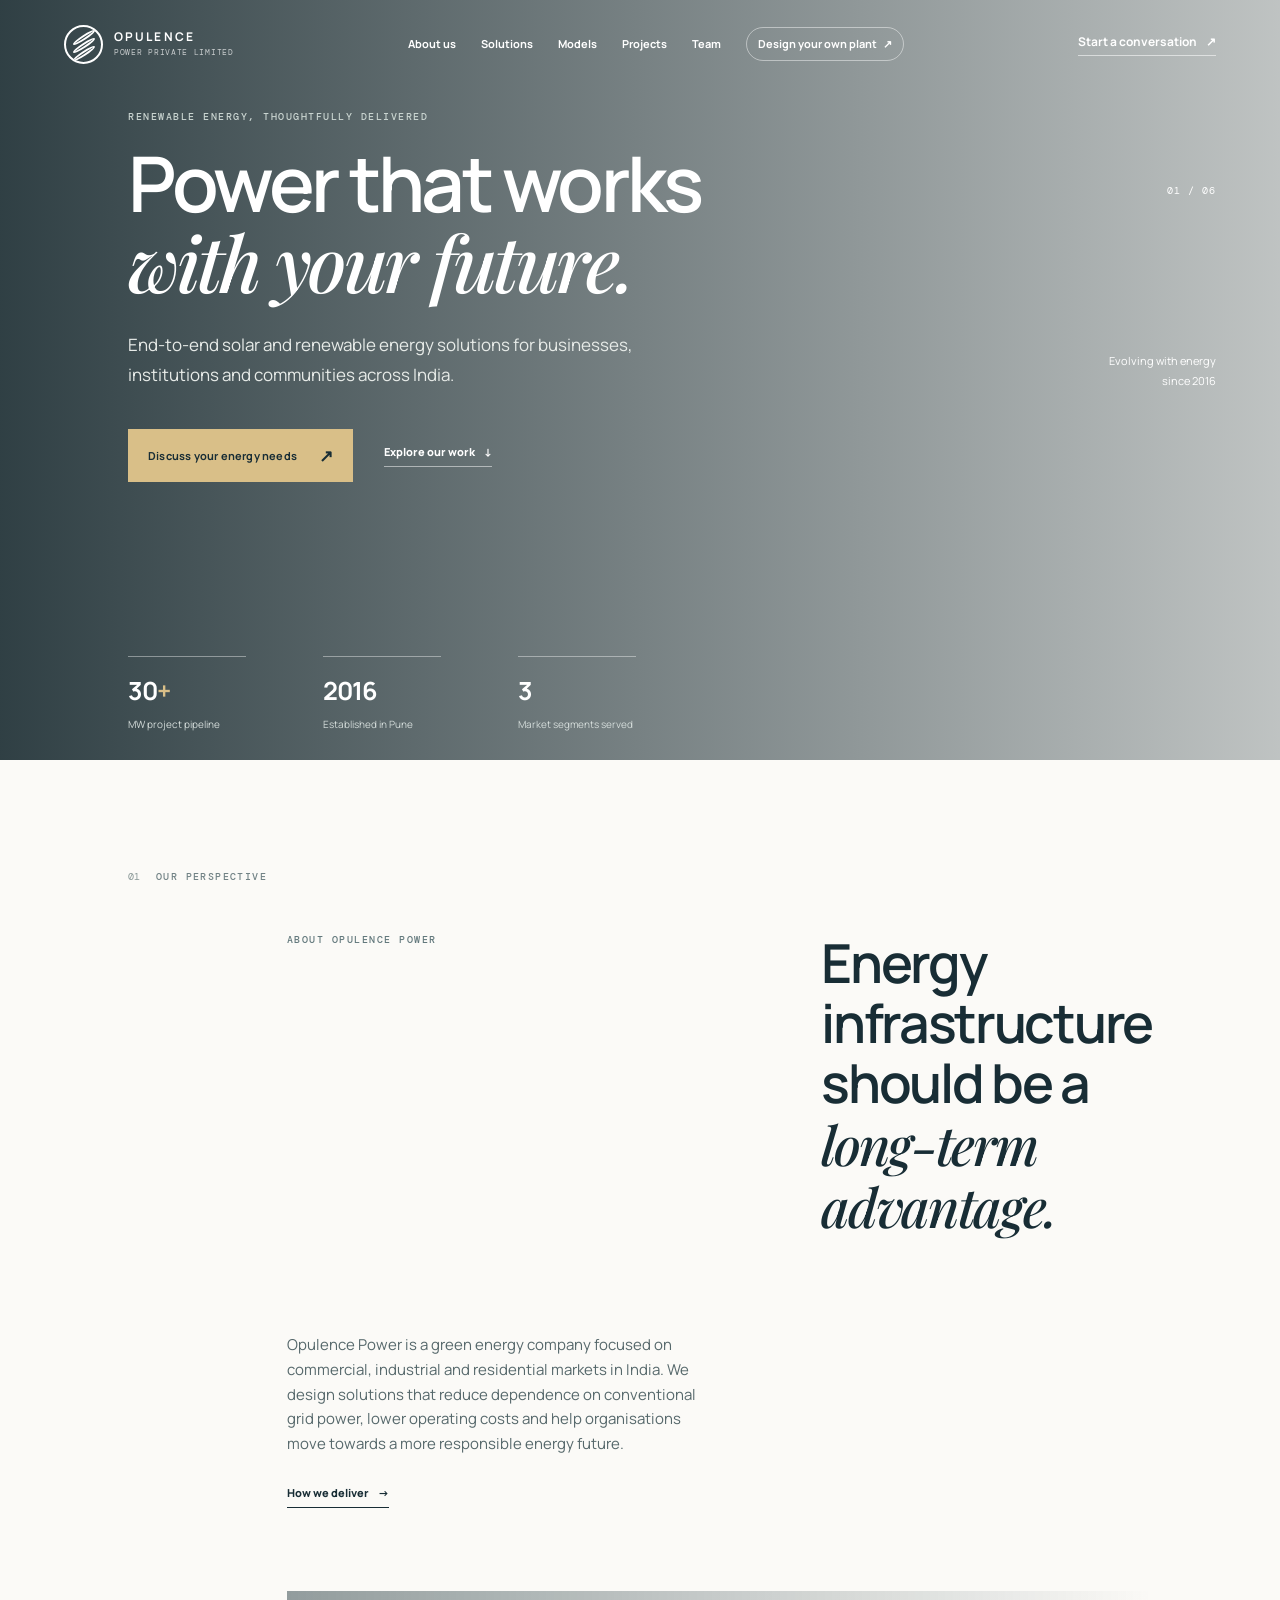
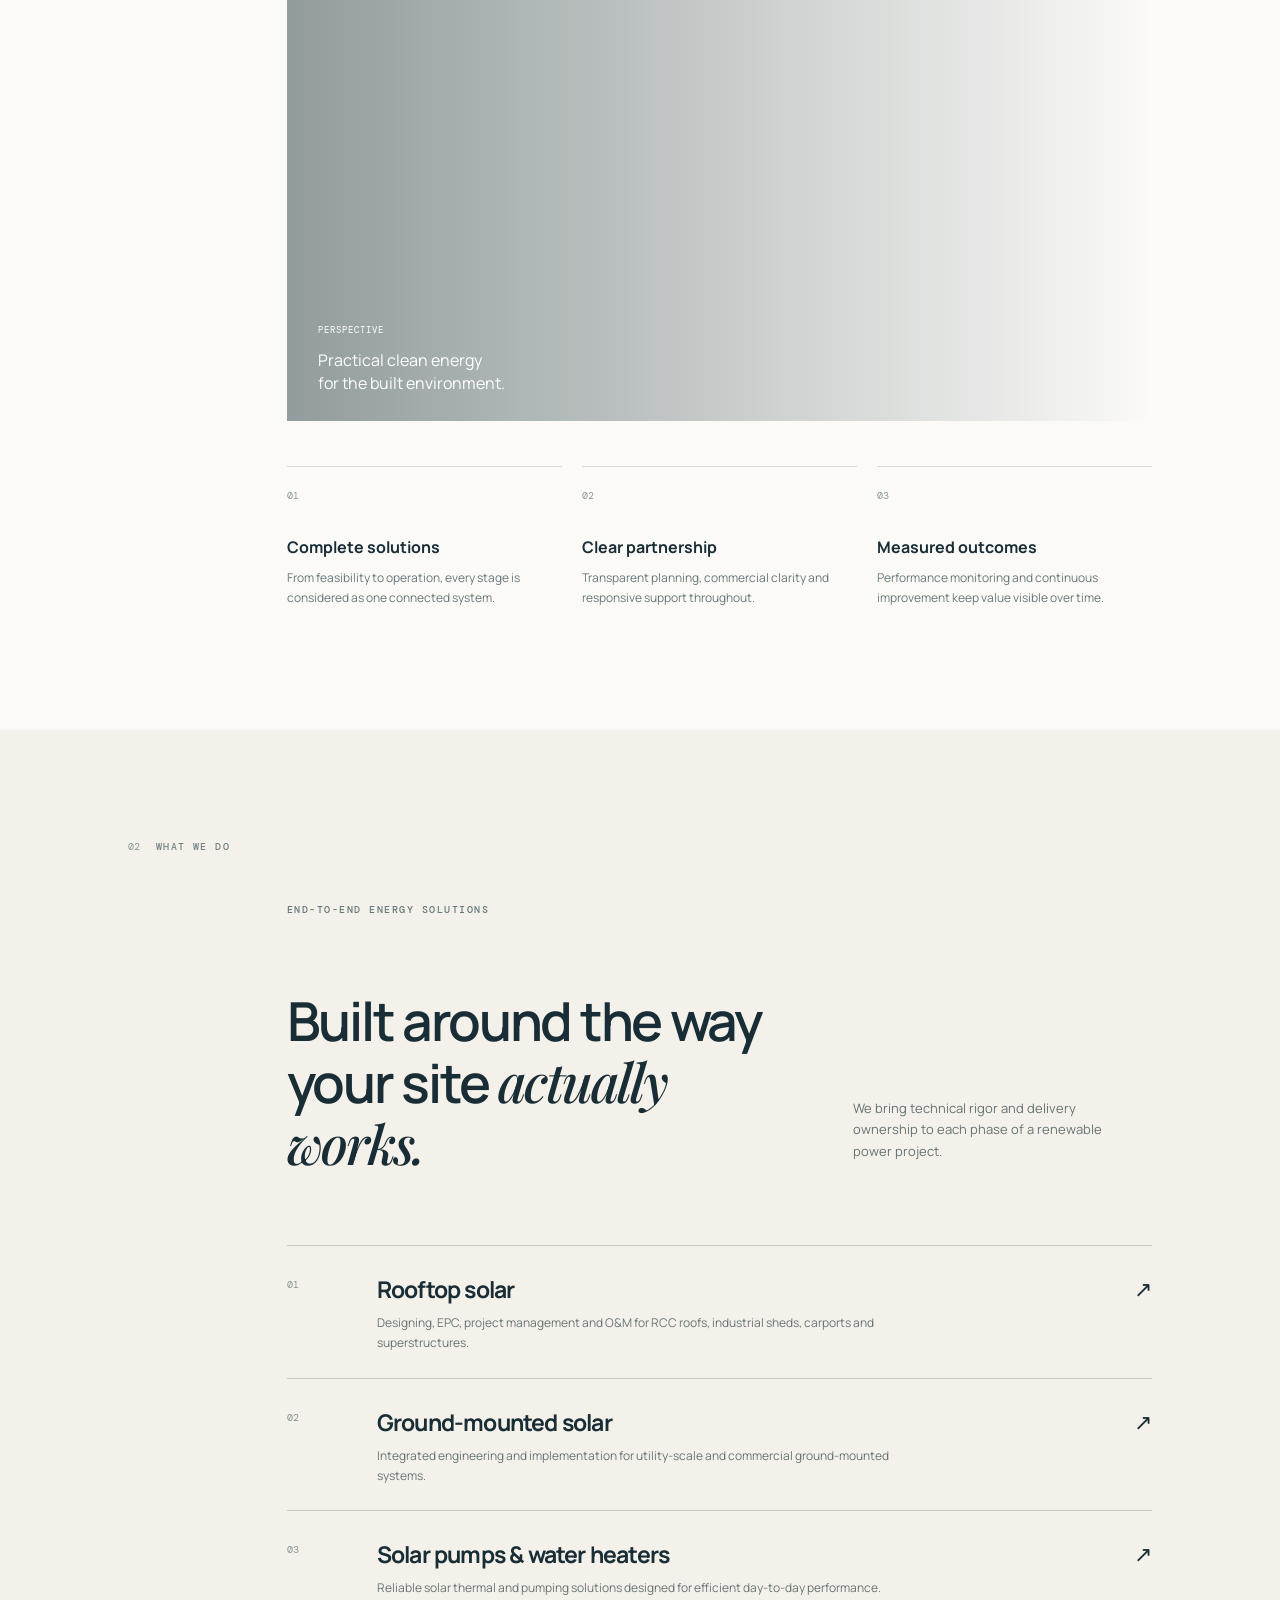
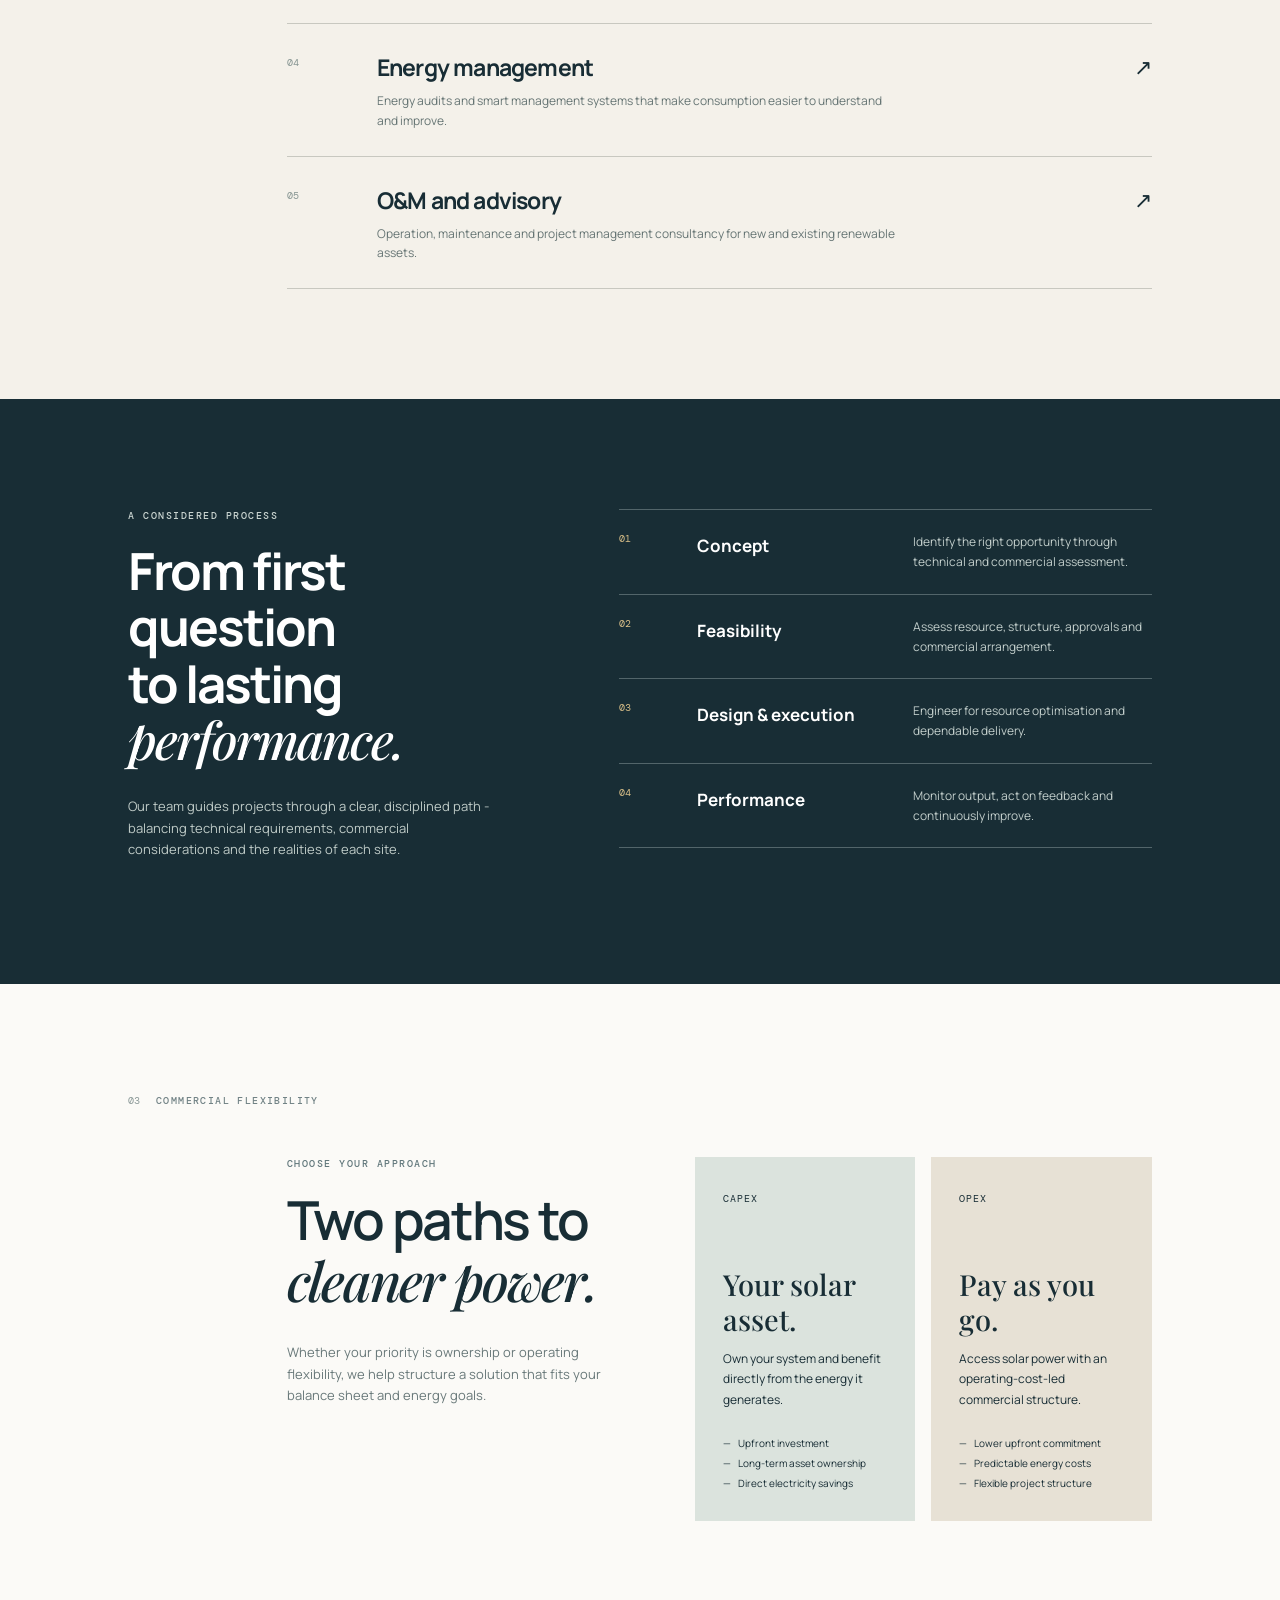
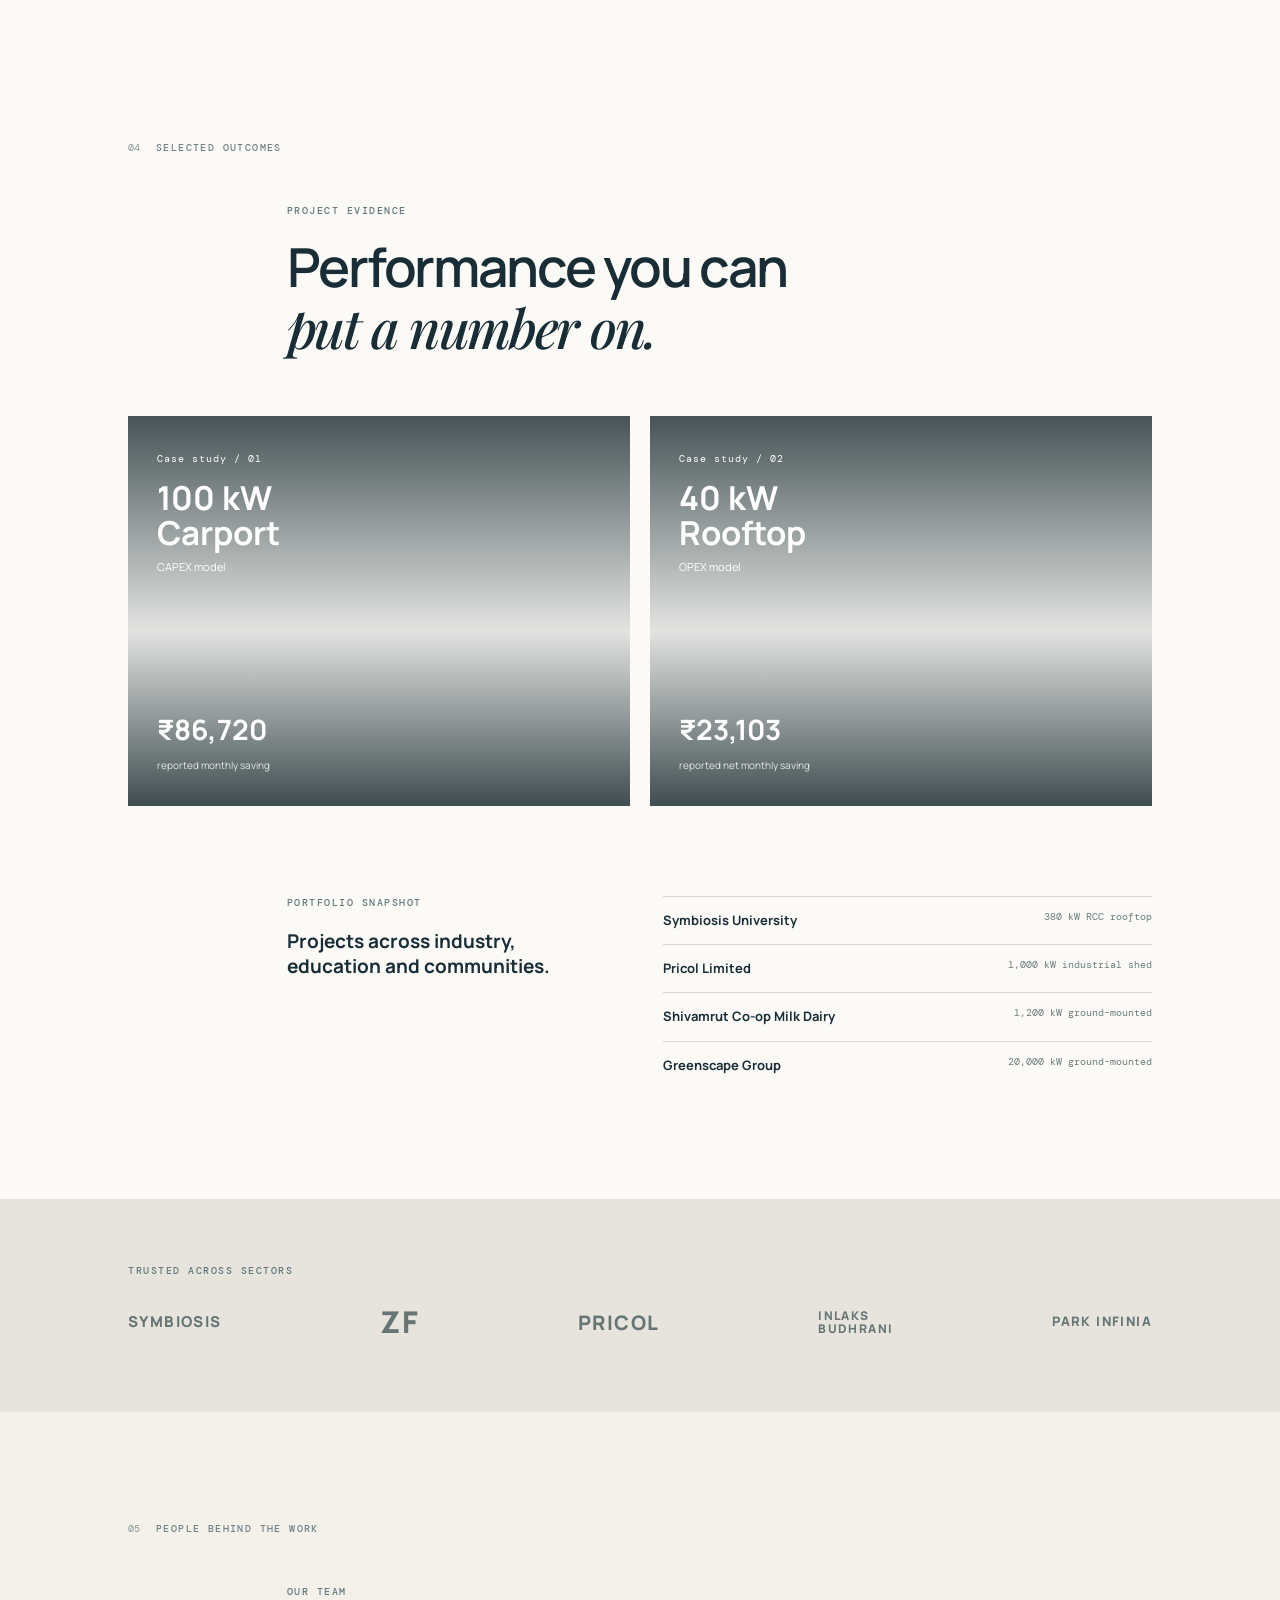
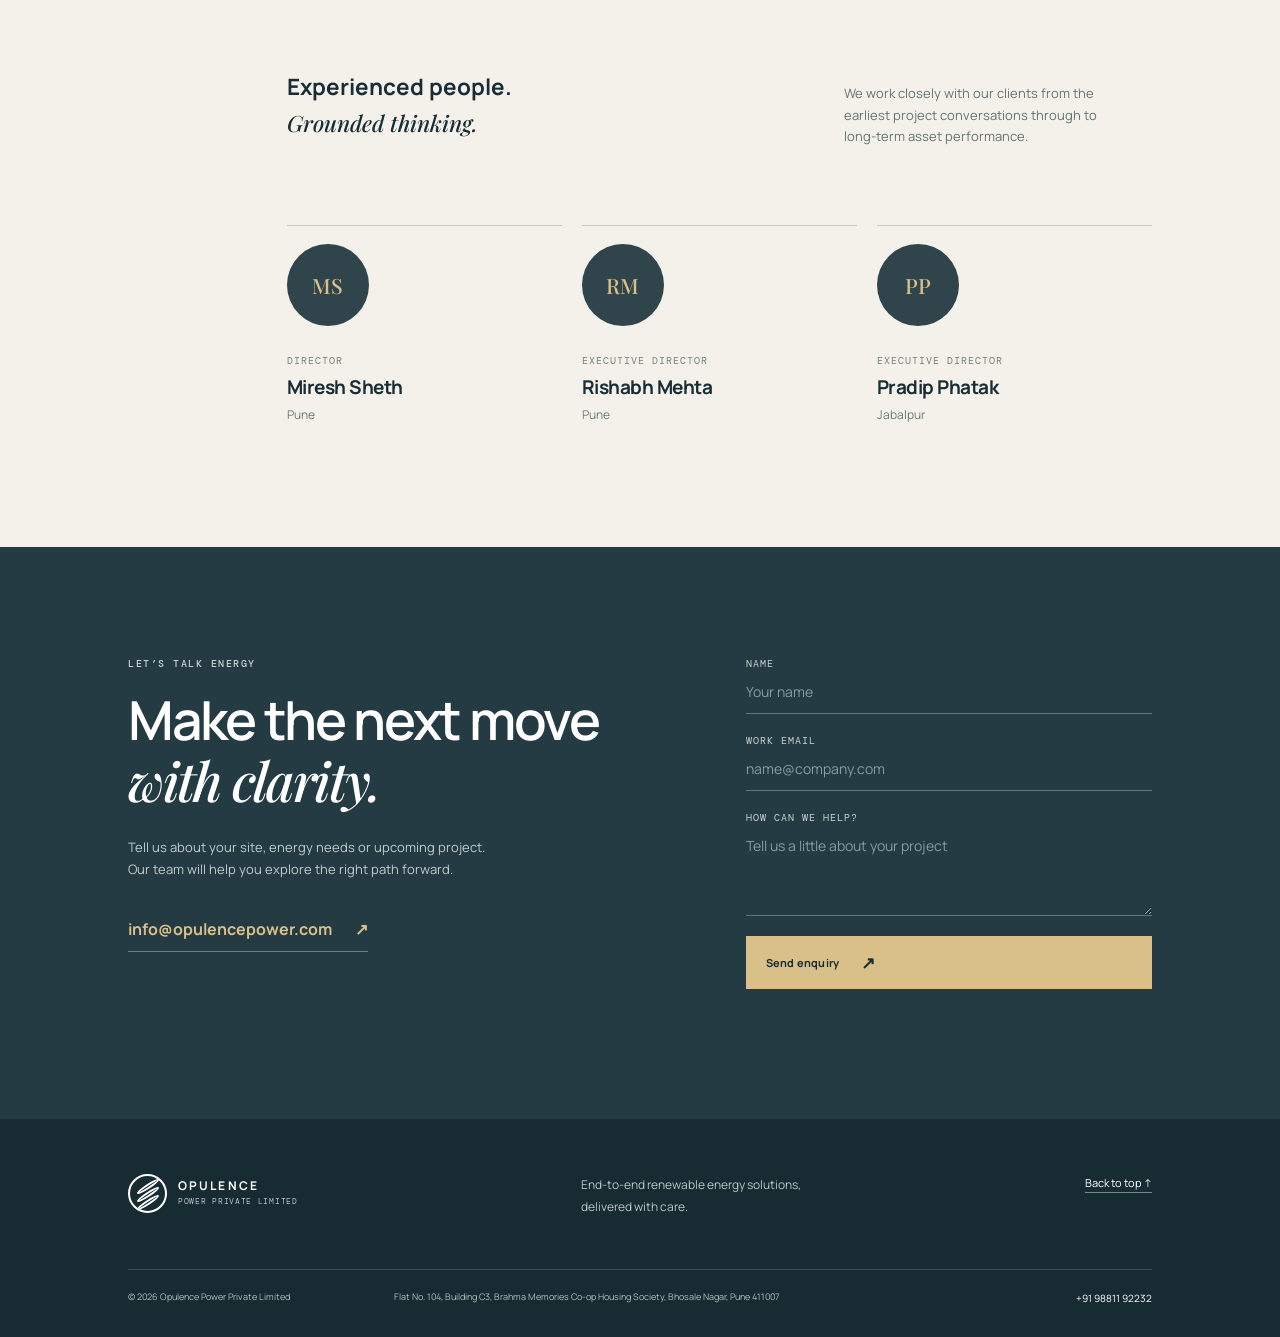
==== index.html @ dda15ae1 "Initial Opulence Power website" ====
<!doctype html>
<html lang="en">
  <head>
    <meta charset="UTF-8" />
    <meta name="viewport" content="width=device-width, initial-scale=1.0" />
    <meta name="description" content="Opulence Power - end-to-end renewable energy solutions for commercial, industrial and residential projects." />
    <title>Opulence Power | Evolving with Energy</title>
    <link rel="preconnect" href="https://fonts.googleapis.com" />
    <link rel="preconnect" href="https://fonts.gstatic.com" crossorigin />
    <link href="https://fonts.googleapis.com/css2?family=DM+Mono:wght@400;500&family=Manrope:wght@400;500;600;700;800&family=Playfair+Display:wght@500;600&display=swap" rel="stylesheet" />
    <link rel="stylesheet" href="styles.css" />
  </head>
  <body>
    <div class="site-shell">
      <header class="topbar">
        <a class="brand" href="#home" aria-label="Opulence Power home">
          <span class="brand-mark" aria-hidden="true"><i></i><i></i><i></i></span>
          <span><b>OPULENCE</b><small>POWER PRIVATE LIMITED</small></span>
        </a>
        <nav class="desktop-nav" aria-label="Main navigation">
          <a href="#about">About us</a><a href="#services">Solutions</a><a href="#models">Models</a><a href="#projects">Projects</a><a href="#team">Team</a><a class="plant-link" href="design-your-own-plant.html">Design your own plant <span>↗</span></a>
        </nav>
        <a class="nav-contact" href="#contact">Start a conversation <span>↗</span></a>
        <button class="menu-toggle" aria-label="Open menu" aria-expanded="false"><span></span><span></span></button>
      </header>

      <main>
        <section id="home" class="hero page-section active">
          <div class="hero-copy">
            <p class="eyebrow light">Renewable energy, thoughtfully delivered</p>
            <h1>Power that works<br /><em>with your future.</em></h1>
            <p class="hero-text">End-to-end solar and renewable energy solutions for businesses, institutions and communities across India.</p>
            <div class="hero-actions"><a class="button button-sand" href="#contact">Discuss your energy needs <span>↗</span></a><a class="text-link light" href="#services">Explore our work <span>↓</span></a></div>
          </div>
          <div class="hero-side"><span>01 / 06</span><p>Evolving with energy<br />since 2016</p></div>
          <div class="hero-bottom"><div><span class="stat-number">30<span>+</span></span><small>MW project pipeline</small></div><div><span class="stat-number">2016</span><small>Established in Pune</small></div><div><span class="stat-number">3</span><small>Market segments served</small></div></div>
        </section>

        <section id="about" class="about page-section">
          <div class="section-label"><span>01</span><p>Our perspective</p></div>
          <div class="about-main"><p class="eyebrow">About Opulence Power</p><h2>Energy infrastructure should be a <em>long-term advantage.</em></h2><div class="about-body"><p>Opulence Power is a green energy company focused on commercial, industrial and residential markets in India. We design solutions that reduce dependence on conventional grid power, lower operating costs and help organisations move towards a more responsible energy future.</p><a class="text-link" href="#services">How we deliver <span>→</span></a></div></div>
          <div class="about-image"><div class="image-caption"><span>Perspective</span><p>Practical clean energy<br />for the built environment.</p></div></div>
          <div class="principles"><article><span>01</span><h3>Complete solutions</h3><p>From feasibility to operation, every stage is considered as one connected system.</p></article><article><span>02</span><h3>Clear partnership</h3><p>Transparent planning, commercial clarity and responsive support throughout.</p></article><article><span>03</span><h3>Measured outcomes</h3><p>Performance monitoring and continuous improvement keep value visible over time.</p></article></div>
        </section>

        <section id="services" class="services page-section">
          <div class="section-label"><span>02</span><p>What we do</p></div>
          <div class="section-heading"><p class="eyebrow">End-to-end energy solutions</p><h2>Built around the way<br />your site <em>actually works.</em></h2><p>We bring technical rigor and delivery ownership to each phase of a renewable power project.</p></div>
          <div class="service-list">
            <article><span>01</span><div><h3>Rooftop solar</h3><p>Designing, EPC, project management and O&M for RCC roofs, industrial sheds, carports and superstructures.</p></div><a href="#contact" aria-label="Ask about rooftop solar">↗</a></article>
            <article><span>02</span><div><h3>Ground-mounted solar</h3><p>Integrated engineering and implementation for utility-scale and commercial ground-mounted systems.</p></div><a href="#contact" aria-label="Ask about ground mounted solar">↗</a></article>
            <article><span>03</span><div><h3>Solar pumps & water heaters</h3><p>Reliable solar thermal and pumping solutions designed for efficient day-to-day performance.</p></div><a href="#contact" aria-label="Ask about solar pumps and water heaters">↗</a></article>
            <article><span>04</span><div><h3>Energy management</h3><p>Energy audits and smart management systems that make consumption easier to understand and improve.</p></div><a href="#contact" aria-label="Ask about energy management">↗</a></article>
            <article><span>05</span><div><h3>O&M and advisory</h3><p>Operation, maintenance and project management consultancy for new and existing renewable assets.</p></div><a href="#contact" aria-label="Ask about operations and maintenance">↗</a></article>
          </div>
        </section>

        <section class="process page-section">
          <div class="process-intro"><p class="eyebrow light">A considered process</p><h2>From first question<br />to lasting <em>performance.</em></h2><p>Our team guides projects through a clear, disciplined path - balancing technical requirements, commercial considerations and the realities of each site.</p></div>
          <div class="process-steps"><article><span>01</span><h3>Concept</h3><p>Identify the right opportunity through technical and commercial assessment.</p></article><article><span>02</span><h3>Feasibility</h3><p>Assess resource, structure, approvals and commercial arrangement.</p></article><article><span>03</span><h3>Design & execution</h3><p>Engineer for resource optimisation and dependable delivery.</p></article><article><span>04</span><h3>Performance</h3><p>Monitor output, act on feedback and continuously improve.</p></article></div>
        </section>

        <section id="models" class="models page-section">
          <div class="section-label"><span>03</span><p>Commercial flexibility</p></div>
          <div class="models-grid"><div><p class="eyebrow">Choose your approach</p><h2>Two paths to<br /><em>cleaner power.</em></h2><p class="models-copy">Whether your priority is ownership or operating flexibility, we help structure a solution that fits your balance sheet and energy goals.</p></div><div class="model-cards"><article class="model-card capex"><span>CAPEX</span><h3>Your solar asset.</h3><p>Own your system and benefit directly from the energy it generates.</p><ul><li>Upfront investment</li><li>Long-term asset ownership</li><li>Direct electricity savings</li></ul></article><article class="model-card opex"><span>OPEX</span><h3>Pay as you go.</h3><p>Access solar power with an operating-cost-led commercial structure.</p><ul><li>Lower upfront commitment</li><li>Predictable energy costs</li><li>Flexible project structure</li></ul></article></div></div>
        </section>

        <section id="projects" class="projects page-section">
          <div class="section-label"><span>04</span><p>Selected outcomes</p></div>
          <div class="project-header"><p class="eyebrow">Project evidence</p><h2>Performance you can<br /><em>put a number on.</em></h2></div>
          <div class="case-grid"><article class="case-card carport"><div><span>Case study / 01</span><h3>100 kW<br />Carport</h3><p>CAPEX model</p></div><div class="case-number"><strong>₹86,720</strong><small>reported monthly saving</small></div></article><article class="case-card rooftop"><div><span>Case study / 02</span><h3>40 kW<br />Rooftop</h3><p>OPEX model</p></div><div class="case-number"><strong>₹23,103</strong><small>reported net monthly saving</small></div></article></div>
          <div class="portfolio"><div><p class="eyebrow">Portfolio snapshot</p><h3>Projects across industry,<br />education and communities.</h3></div><div class="portfolio-list"><p>Symbiosis University <span>380 kW RCC rooftop</span></p><p>Pricol Limited <span>1,000 kW industrial shed</span></p><p>Shivamrut Co-op Milk Dairy <span>1,200 kW ground-mounted</span></p><p>Greenscape Group <span>20,000 kW ground-mounted</span></p></div></div>
        </section>

        <section class="clients page-section"><p class="eyebrow">Trusted across sectors</p><div class="client-names"><span>SYMBIOSIS</span><span>ZF</span><span>PRICOL</span><span>INLAKS<br />BUDHRANI</span><span>PARK INFINIA</span></div></section>

        <section id="team" class="team page-section">
          <div class="section-label"><span>05</span><p>People behind the work</p></div>
          <div class="team-heading"><p class="eyebrow">Our team</p><h2>Experienced people.<br /><em>Grounded thinking.</em></h2><p>We work closely with our clients from the earliest project conversations through to long-term asset performance.</p></div>
          <div class="team-grid"><article><div class="team-initials">MS</div><p class="team-role">Director</p><h3>Miresh Sheth</h3><p>Pune</p></article><article><div class="team-initials">RM</div><p class="team-role">Executive Director</p><h3>Rishabh Mehta</h3><p>Pune</p></article><article><div class="team-initials">PP</div><p class="team-role">Executive Director</p><h3>Pradip Phatak</h3><p>Jabalpur</p></article></div>
        </section>

        <section id="contact" class="contact page-section">
          <div><p class="eyebrow light">Let’s talk energy</p><h2>Make the next move<br /><em>with clarity.</em></h2><p class="contact-copy">Tell us about your site, energy needs or upcoming project. Our team will help you explore the right path forward.</p><a class="contact-email" href="mailto:info@opulencepower.com">info@opulencepower.com <span>↗</span></a></div>
          <form id="contact-form"><label>Name<input required name="name" type="text" placeholder="Your name" /></label><label>Work email<input required name="email" type="email" placeholder="name@company.com" /></label><label>How can we help?<textarea required name="message" placeholder="Tell us a little about your project"></textarea></label><button class="button button-sand" type="submit">Send enquiry <span>↗</span></button><p class="form-feedback" role="status"></p></form>
        </section>
      </main>

      <footer><div class="footer-top"><a class="brand" href="#home"><span class="brand-mark" aria-hidden="true"><i></i><i></i><i></i></span><span><b>OPULENCE</b><small>POWER PRIVATE LIMITED</small></span></a><p>End-to-end renewable energy solutions,<br />delivered with care.</p><a class="back-top" href="#home">Back to top ↑</a></div><div class="footer-bottom"><p>© <span id="year"></span> Opulence Power Private Limited</p><p>Flat No. 104, Building C3, Brahma Memories Co-op Housing Society, Bhosale Nagar, Pune 411007</p><a href="tel:+919881192232">+91 98811 92232</a></div></footer>
    </div>
    <script src="script.js"></script>
  </body>
</html>
---- styles.css ----
:root{--ink:#182d35;--ink-2:#30454b;--cream:#f4f1ea;--paper:#fbfaf7;--sand:#d9bf88;--sage:#92aa82;--line:#d8d7d0;--serif:'Playfair Display',Georgia,serif;--sans:Manrope,Arial,sans-serif;--mono:'DM Mono',monospace}*{box-sizing:border-box}html{scroll-behavior:smooth}body{margin:0;background:var(--paper);color:var(--ink);font-family:var(--sans);font-size:15px;line-height:1.65}.topbar{height:88px;padding:0 clamp(24px,5vw,80px);display:flex;align-items:center;justify-content:space-between;position:absolute;z-index:4;width:100%;color:white}.brand{color:inherit;display:flex;gap:11px;align-items:center;text-decoration:none;line-height:1}.brand b{display:block;letter-spacing:2.1px;font-size:12px}.brand small{display:block;font:8px var(--mono);letter-spacing:.7px;margin-top:4px;opacity:.7}.brand-mark{width:39px;height:39px;border:2px solid currentColor;border-radius:50%;display:grid;place-items:center;position:relative;overflow:hidden}.brand-mark i{position:absolute;width:26px;height:5px;border:2px solid currentColor;border-radius:50%;transform:rotate(-33deg)}.brand-mark i:nth-child(1){top:8px}.brand-mark i:nth-child(2){top:16px}.brand-mark i:nth-child(3){top:24px}.desktop-nav{display:flex;gap:34px}.desktop-nav a,.nav-contact{color:inherit;text-decoration:none;font-size:12px;font-weight:700}.nav-contact{border-bottom:1px solid rgba(255,255,255,.55);padding-bottom:4px}.nav-contact span,.text-link span{margin-left:7px}.menu-toggle{display:none}.hero{min-height:760px;background:linear-gradient(90deg,rgba(12,31,37,.85),rgba(12,31,37,.25)),url('https://images.unsplash.com/photo-1509391366360-2e959784a276?auto=format&fit=crop&w=2200&q=85') center/cover;color:white;padding:190px clamp(24px,10vw,160px) 92px;position:relative}.hero-copy{max-width:760px}.eyebrow{font:500 10px var(--mono);letter-spacing:1.5px;text-transform:uppercase;color:#62787c;margin:0 0 20px}.eyebrow.light{color:#c9d4d0}h1,h2,h3,p{margin-top:0}h1{font-size:clamp(49px,6vw,90px);line-height:1.03;letter-spacing:-3.5px;margin-bottom:27px;font-weight:600}h1 em,h2 em{font-family:var(--serif);font-weight:500}.hero-text{font-size:17px;max-width:530px;color:#e7ebe8;line-height:1.75}.hero-actions{display:flex;align-items:center;gap:31px;margin-top:39px}.button{border:0;display:inline-flex;gap:22px;align-items:center;text-decoration:none;padding:15px 20px;font:700 11px var(--sans);letter-spacing:.2px;cursor:pointer}.button span{font-size:17px}.button-sand{background:var(--sand);color:var(--ink)}.text-link{font-size:11px;font-weight:800;text-decoration:none;color:var(--ink);border-bottom:1px solid var(--ink);padding-bottom:5px}.text-link.light{color:#fff;border-color:rgba(255,255,255,.5)}.hero-side{position:absolute;right:clamp(24px,5vw,80px);top:184px;text-align:right;font:10px var(--mono);letter-spacing:1px}.hero-side p{margin-top:154px;font-family:var(--sans);letter-spacing:0;font-size:11px;line-height:1.8}.hero-bottom{position:absolute;bottom:0;left:clamp(24px,10vw,160px);display:flex;gap:clamp(35px,6vw,100px)}.hero-bottom div{min-width:118px;border-top:1px solid rgba(255,255,255,.4);padding:13px 0 24px}.stat-number{display:block;font-size:25px;font-weight:700;letter-spacing:-1px}.stat-number span{color:var(--sand)}.hero-bottom small{font-size:10px;color:#d4dcda}.page-section{padding:110px clamp(24px,10vw,160px)}.section-label{display:flex;gap:16px;align-items:center;margin-bottom:50px}.section-label span{font:10px var(--mono);color:#899796}.section-label p{margin:0;text-transform:uppercase;letter-spacing:1.4px;font:500 10px var(--mono);color:#718285}.about{position:relative}.about-main{display:grid;grid-template-columns:1.1fr .8fr;gap:80px;padding-left:15.5%}.about h2,.section-heading h2,.models h2,.project-header h2,.contact h2{font-size:clamp(37px,4.2vw,62px);line-height:1.12;letter-spacing:-2.3px;font-weight:600;margin:0}.about-body{padding-top:15px}.about-body p{color:#56686b;font-size:15px;max-width:430px}.about-body .text-link{display:inline-block;margin-top:12px}.about-image{height:430px;margin:83px 0 0 15.5%;background:linear-gradient(90deg,rgba(17,42,47,.45),transparent),url('https://images.unsplash.com/photo-1497440001374-f26997328c1b?auto=format&fit=crop&w=1600&q=85') center/cover;position:relative}.image-caption{position:absolute;left:31px;bottom:27px;color:white}.image-caption span{font:9px var(--mono);letter-spacing:1px;text-transform:uppercase}.image-caption p{font-size:16px;margin:8px 0 0;line-height:1.4}.principles{margin:45px 0 0 15.5%;display:grid;grid-template-columns:repeat(3,1fr);gap:20px}.principles article{border-top:1px solid var(--line);padding:15px 22px 0 0}.principles span{font:10px var(--mono);color:#8a9996}.principles h3{font-size:16px;margin:27px 0 8px}.principles p{font-size:12px;color:#677879;line-height:1.65}.services{background:var(--cream)}.section-heading{margin-left:15.5%;display:grid;grid-template-columns:1.2fr .7fr;gap:55px}.section-heading .eyebrow,.section-heading h2{grid-column:1}.section-heading>p:last-child{grid-column:2;grid-row:2;color:#647373;font-size:13px;align-self:end;max-width:250px}.service-list{margin:70px 0 0 15.5%;border-top:1px solid #c8c8c0}.service-list article{display:grid;grid-template-columns:70px 1fr 38px;gap:20px;padding:25px 0;border-bottom:1px solid #c8c8c0;align-items:start}.service-list span{font:10px var(--mono);color:#869592;padding-top:7px}.service-list h3{font-size:23px;letter-spacing:-.8px;margin:0 0 4px}.service-list p{font-size:12px;color:#667574;margin:0;max-width:520px}.service-list a{font-size:22px;text-decoration:none;color:var(--ink);text-align:right}.process{background:var(--ink);color:#fff;display:grid;grid-template-columns:.82fr 1.18fr;gap:120px}.process-intro h2{font-size:clamp(35px,4vw,60px);line-height:1.1;letter-spacing:-2px;margin-bottom:28px}.process-intro>p:last-child{color:#bfcbc7;font-size:13px;max-width:390px}.process-steps{border-top:1px solid #52656a}.process-steps article{display:grid;grid-template-columns:60px 1fr 1.2fr;gap:18px;border-bottom:1px solid #52656a;padding:22px 0}.process-steps span{font:10px var(--mono);color:var(--sand)}.process-steps h3{font-size:17px;margin:0}.process-steps p{font-size:12px;color:#c2cecb;margin:0}.models-grid{margin-left:15.5%;display:grid;grid-template-columns:.85fr 1.15fr;gap:70px}.models-copy{font-size:13px;color:#687879;max-width:320px;margin-top:30px}.model-cards{display:grid;grid-template-columns:1fr 1fr;gap:16px}.model-card{padding:28px;min-height:310px}.model-card span{font:10px var(--mono);letter-spacing:1px}.model-card h3{font:500 29px var(--serif);line-height:1.2;margin:58px 0 12px}.model-card p{font-size:12px;line-height:1.7}.model-card ul{padding:0;list-style:none;margin:23px 0 0;font-size:10px;line-height:2}.model-card li:before{content:'— ';margin-right:5px}.capex{background:#dbe3dd}.opex{background:#e7e1d5}.projects{background:var(--paper)}.project-header{margin-left:15.5%}.case-grid{display:grid;grid-template-columns:1fr 1fr;gap:20px;margin-top:56px}.case-card{height:390px;padding:29px;display:flex;justify-content:space-between;flex-direction:column;color:#fff;background-size:cover;background-position:center;position:relative;isolation:isolate}.case-card:before{content:'';position:absolute;inset:0;background:linear-gradient(180deg,rgba(10,28,33,.75),rgba(10,28,33,.1) 55%,rgba(10,28,33,.78));z-index:-1}.carport{background-image:url('https://images.unsplash.com/photo-1508514177221-188b1cf16e9d?auto=format&fit=crop&w=1100&q=85')}.rooftop{background-image:url('https://images.unsplash.com/photo-1613665813446-82a78c468a1d?auto=format&fit=crop&w=1100&q=85')}.case-card span{font:10px var(--mono);letter-spacing:1px}.case-card h3{font-size:33px;line-height:1.05;margin:12px 0 7px}.case-card p{font-size:11px;margin:0}.case-number strong{font-size:28px;display:block}.case-number small{font-size:10px;color:#e3e8e5}.portfolio{margin-top:90px;margin-left:15.5%;display:grid;grid-template-columns:.8fr 1.2fr;gap:50px}.portfolio h3{font-size:19px;line-height:1.35;margin:0}.portfolio-list p{border-top:1px solid var(--line);padding:13px 0;margin:0;font-size:13px;font-weight:700;display:flex;justify-content:space-between}.portfolio-list span{font:10px var(--mono);color:#6c7d7d;font-weight:400}.clients{padding-top:65px;padding-bottom:65px;background:#e6e4dc}.client-names{display:flex;justify-content:space-between;align-items:center;gap:30px;color:#677675;font-weight:800;letter-spacing:1.4px}.client-names span:nth-child(2){font-size:30px}.client-names span:nth-child(3){font-size:20px}.client-names span:nth-child(4){font-size:12px;line-height:1.1}.client-names span:nth-child(5){font-size:13px}.contact{background:#243b43;color:#fff;display:grid;grid-template-columns:1fr .8fr;gap:110px}.contact h2{margin-bottom:25px}.contact-copy{font-size:13px;color:#c2cdca;max-width:370px}.contact-email{display:inline-block;color:var(--sand);font-size:16px;font-weight:700;text-decoration:none;border-bottom:1px solid rgba(217,191,136,.5);padding-bottom:8px;margin-top:23px}.contact-email span{margin-left:20px}form{display:grid;gap:20px}label{font:10px var(--mono);letter-spacing:1px;text-transform:uppercase;color:#c9d3cf}input,textarea{display:block;width:100%;background:transparent;border:0;border-bottom:1px solid #61747a;color:white;padding:12px 0;font:14px var(--sans);outline:0}input:focus,textarea:focus{border-color:var(--sand)}textarea{height:92px;resize:vertical}input::placeholder,textarea::placeholder{color:#8a9b9d}.form-feedback{font-size:12px;color:var(--sand);margin:0}footer{background:#172b32;color:#fff;padding:55px clamp(24px,10vw,160px) 30px}.footer-top{display:flex;justify-content:space-between;align-items:start;padding-bottom:52px}.footer-top>p{font-size:12px;line-height:1.8;color:#bbc7c3;margin:0}.back-top{color:#fff;font-size:11px;text-decoration:none;border-bottom:1px solid #75858a}.footer-bottom{border-top:1px solid #3d5258;padding-top:20px;display:grid;grid-template-columns:1fr 2fr 1fr;gap:20px;color:#b2c0bc;font-size:9px}.footer-bottom p{margin:0}.footer-bottom a{color:#fff;text-decoration:none;text-align:right;font-size:10px}@media(max-width:800px){.topbar{height:70px;padding:0 22px}.desktop-nav,.nav-contact{display:none}.menu-toggle{display:block;border:0;background:none;color:#fff;width:35px;padding:8px}.menu-toggle span{display:block;height:1px;background:currentColor;margin:6px 0}.menu-toggle[aria-expanded=true]+*{display:block}.hero{min-height:680px;padding:155px 24px 90px}.hero-side{display:none}.hero-bottom{left:24px;gap:25px}.hero-bottom div{min-width:auto}.stat-number{font-size:19px}.hero-bottom small{font-size:8px}.page-section{padding:75px 24px}.section-label{margin-bottom:35px}.about-main,.section-heading,.models-grid,.contact{margin-left:0;padding-left:0;display:block}.about-main h2{margin-bottom:24px}.about-image{margin:55px 0 0;height:300px}.principles{margin:35px 0 0;grid-template-columns:1fr}.principles article{padding:15px 0}.section-heading>p:last-child{margin-top:25px}.service-list{margin:42px 0 0}.service-list article{grid-template-columns:38px 1fr 25px}.service-list h3{font-size:18px}.process{display:block}.process-intro{margin-bottom:45px}.process-steps article{grid-template-columns:35px 1fr}.process-steps p{grid-column:2}.model-cards{margin-top:42px}.case-grid{grid-template-columns:1fr}.case-card{height:330px}.portfolio{margin:58px 0 0;display:block}.portfolio-list{margin-top:28px}.portfolio-list p{display:block}.portfolio-list span{display:block;margin-top:2px}.client-names{flex-wrap:wrap;justify-content:flex-start}.contact{gap:45px}.contact form{margin-top:45px}.footer-top{display:grid;gap:30px}.footer-bottom{grid-template-columns:1fr;gap:9px}.footer-bottom a{text-align:left}}

/* Navigation and team additions */
.desktop-nav{gap:25px;align-items:center}.desktop-nav a{font-size:11px;white-space:nowrap}.desktop-nav .plant-link{border:1px solid rgba(255,255,255,.45);border-radius:20px;padding:7px 11px}.desktop-nav .plant-link span{margin-left:4px}.team{background:var(--cream)}.team-heading{margin-left:15.5%;display:grid;grid-template-columns:1.15fr .7fr;gap:50px}.team-heading .eyebrow,.team-heading h2{grid-column:1}.team-heading>p:last-child{grid-column:2;grid-row:2;color:#647373;font-size:13px;align-self:end;max-width:265px}.team-grid{margin:64px 0 0 15.5%;display:grid;grid-template-columns:repeat(3,1fr);gap:20px}.team-grid article{border-top:1px solid #c9c9c2;padding-top:18px}.team-initials{width:82px;height:82px;border-radius:50%;display:grid;place-items:center;background:var(--ink-2);color:var(--sand);font:500 21px var(--serif);margin-bottom:28px}.team-role{font:10px var(--mono);color:#728381;letter-spacing:1px;text-transform:uppercase;margin-bottom:5px}.team-grid h3{font-size:19px;letter-spacing:-.5px;margin-bottom:2px}.team-grid article>p:last-child{color:#6c7a79;font-size:12px}.plant-page{background:#1d343b;color:white}.construction{min-height:100vh;padding:42px clamp(24px,10vw,160px);position:relative;overflow:hidden;background:linear-gradient(100deg,rgba(14,33,39,.92),rgba(14,33,39,.44)),url('https://images.unsplash.com/photo-1509391366360-2e959784a276?auto=format&fit=crop&w=2200&q=85') center/cover}.construction:after{content:'';position:absolute;width:55vw;height:55vw;border:1px solid rgba(217,191,136,.22);border-radius:50%;right:-25vw;bottom:-31vw}.construction-copy{position:relative;z-index:1;margin-top:14vh;max-width:650px}.construction-number{font:10px var(--mono);letter-spacing:1.4px;color:var(--sand);text-transform:uppercase}.construction h1{margin:18px 0 23px}.construction-copy>p:not(.eyebrow){max-width:475px;color:#d2ddda;font-size:16px}.construction-copy .button{margin-top:19px}.construction-note{position:absolute;z-index:1;right:clamp(24px,10vw,160px);bottom:43px;max-width:250px;color:#ced8d5;font-size:11px}.construction-note span{display:block;width:100%;height:1px;background:rgba(255,255,255,.35);margin-bottom:12px}.construction-back{position:absolute;z-index:1;bottom:43px;left:clamp(24px,10vw,160px);color:#fff;font-size:11px;text-decoration:none;border-bottom:1px solid rgba(255,255,255,.45);padding-bottom:4px}@media(max-width:1100px){.desktop-nav{gap:16px}.desktop-nav a{font-size:10px}.nav-contact{display:none}}@media(max-width:800px){.team-heading{display:block;margin-left:0}.team-heading>p:last-child{margin-top:25px}.team-grid{margin:42px 0 0;grid-template-columns:1fr}.team-grid article{display:grid;grid-template-columns:92px 1fr;column-gap:15px;align-items:start}.team-initials{grid-row:span 3;margin-bottom:0;width:72px;height:72px}.team-role{margin-top:3px}.team-grid h3{margin:2px 0}.team-grid article>p:last-child{margin:3px 0}.construction{padding:30px 24px}.construction-copy{margin-top:20vh}.construction h1{font-size:54px}.construction-note{position:relative;right:auto;bottom:auto;margin-top:80px}.construction-back{left:24px;bottom:28px}}
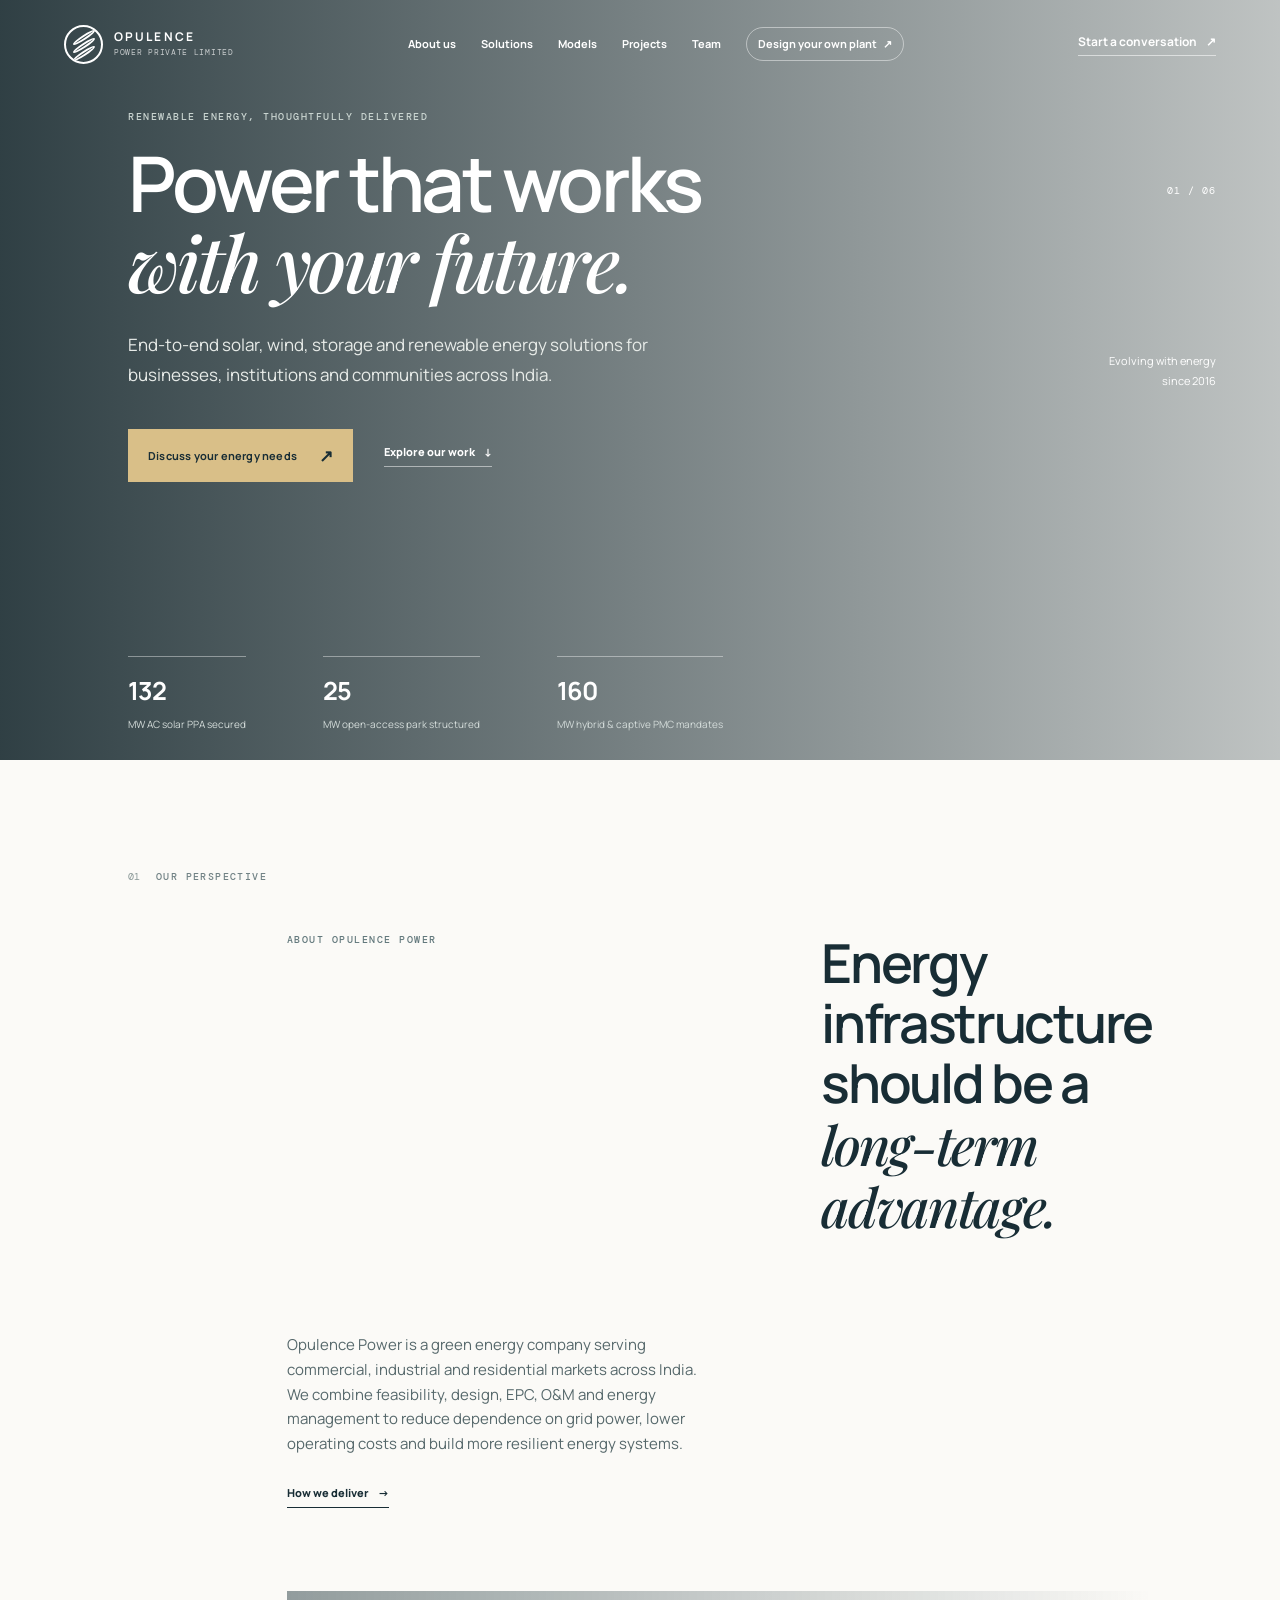
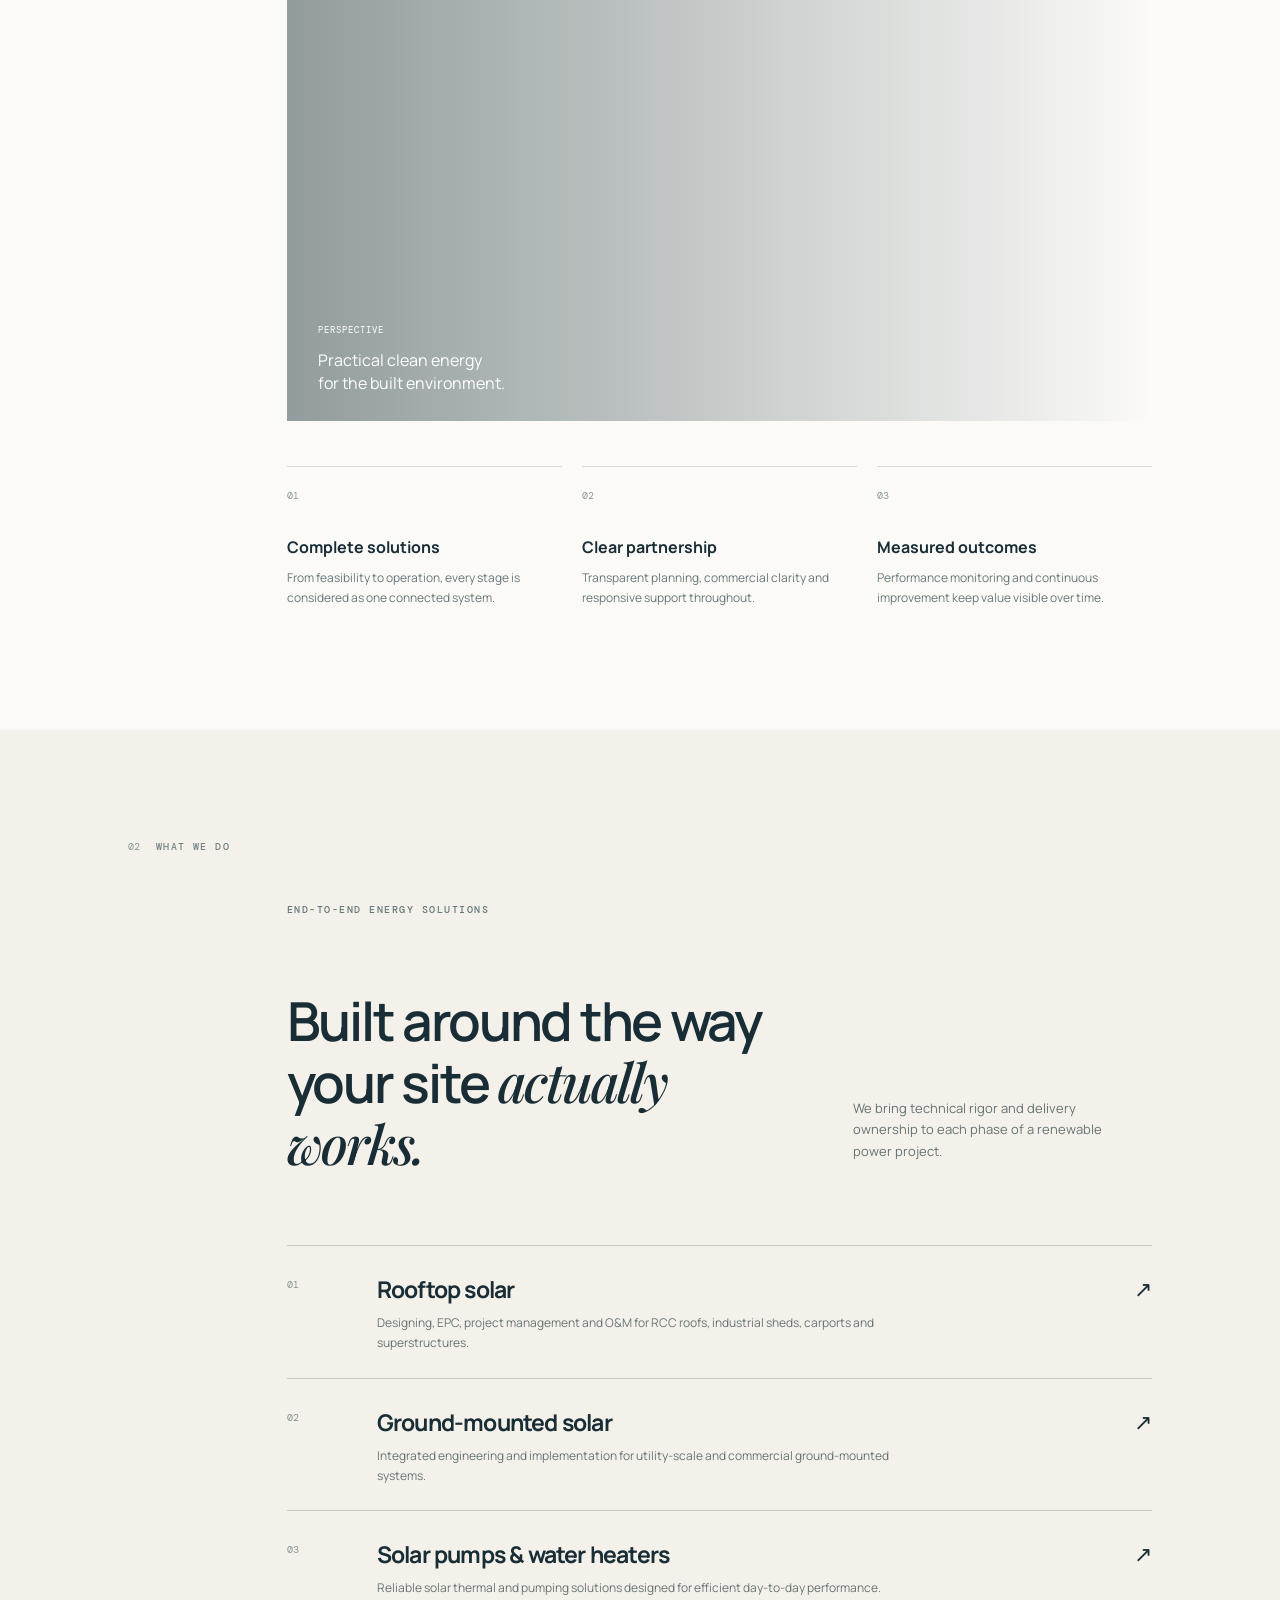
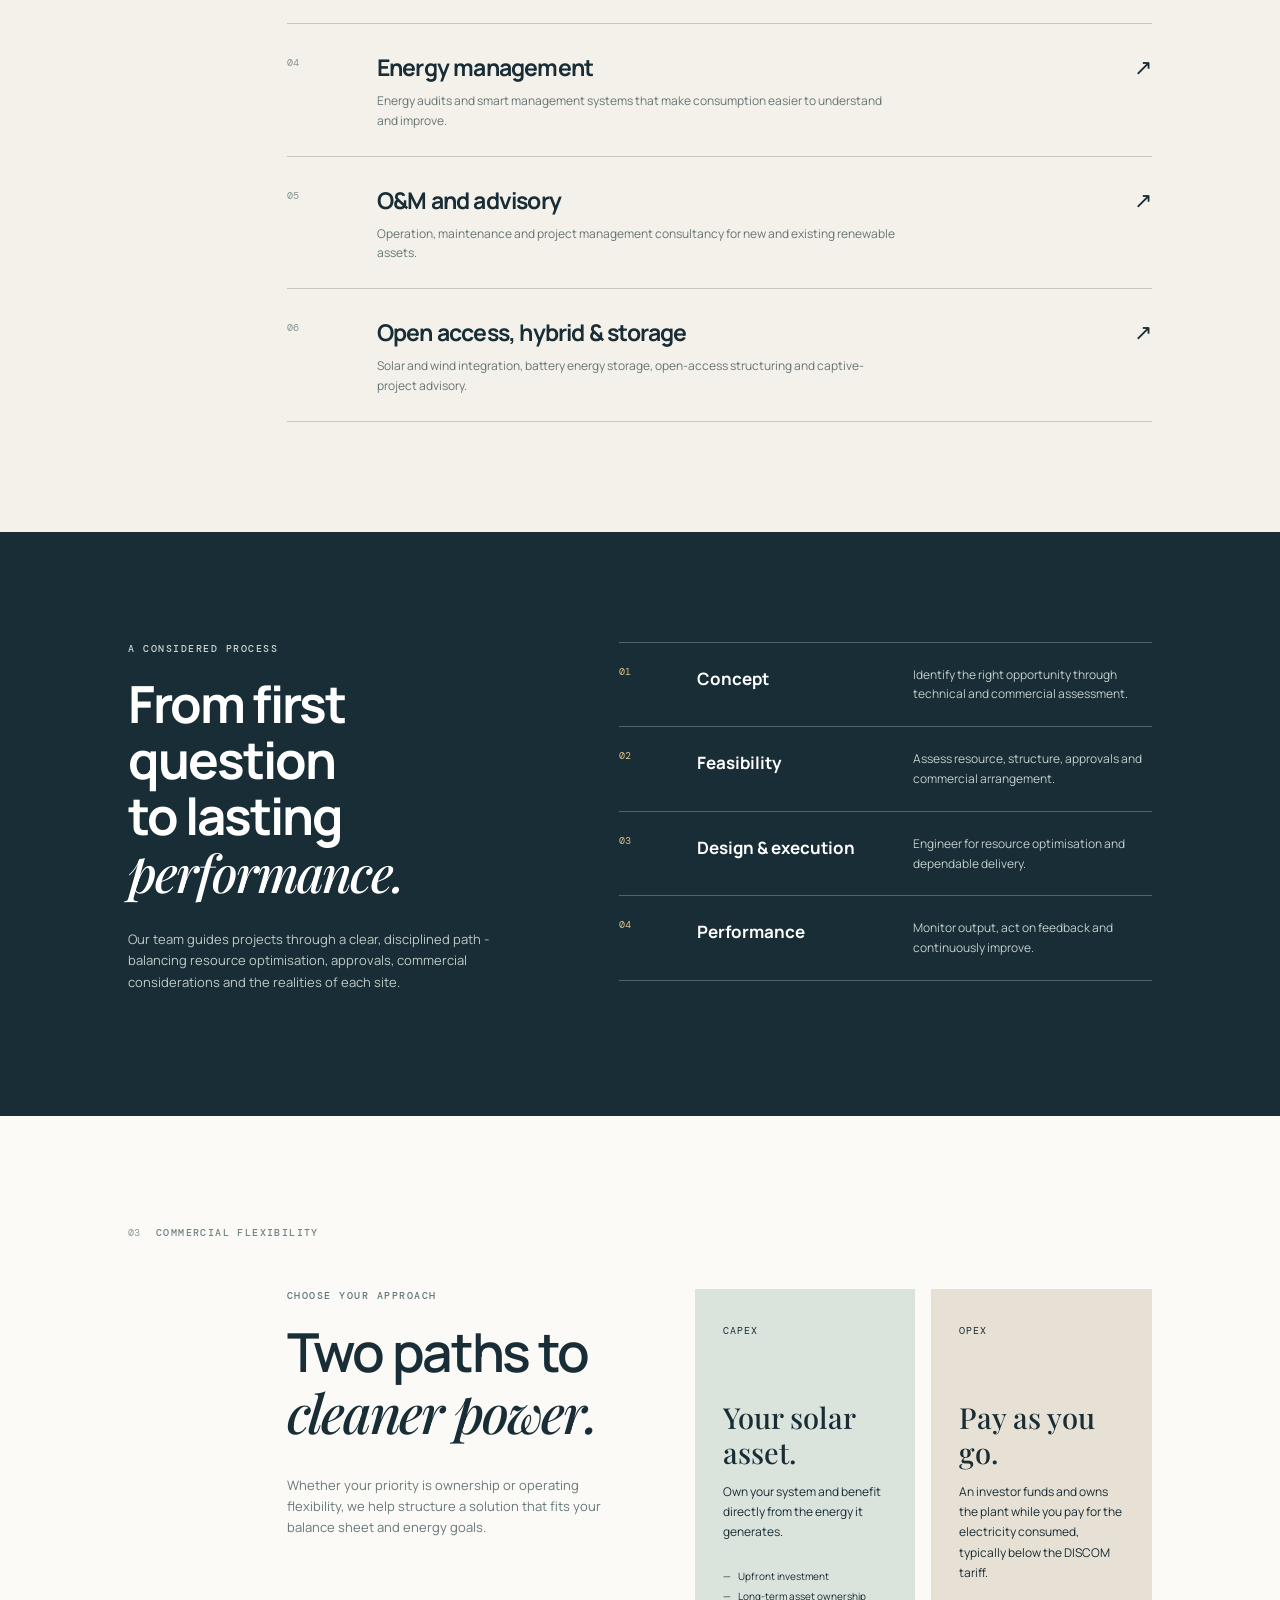
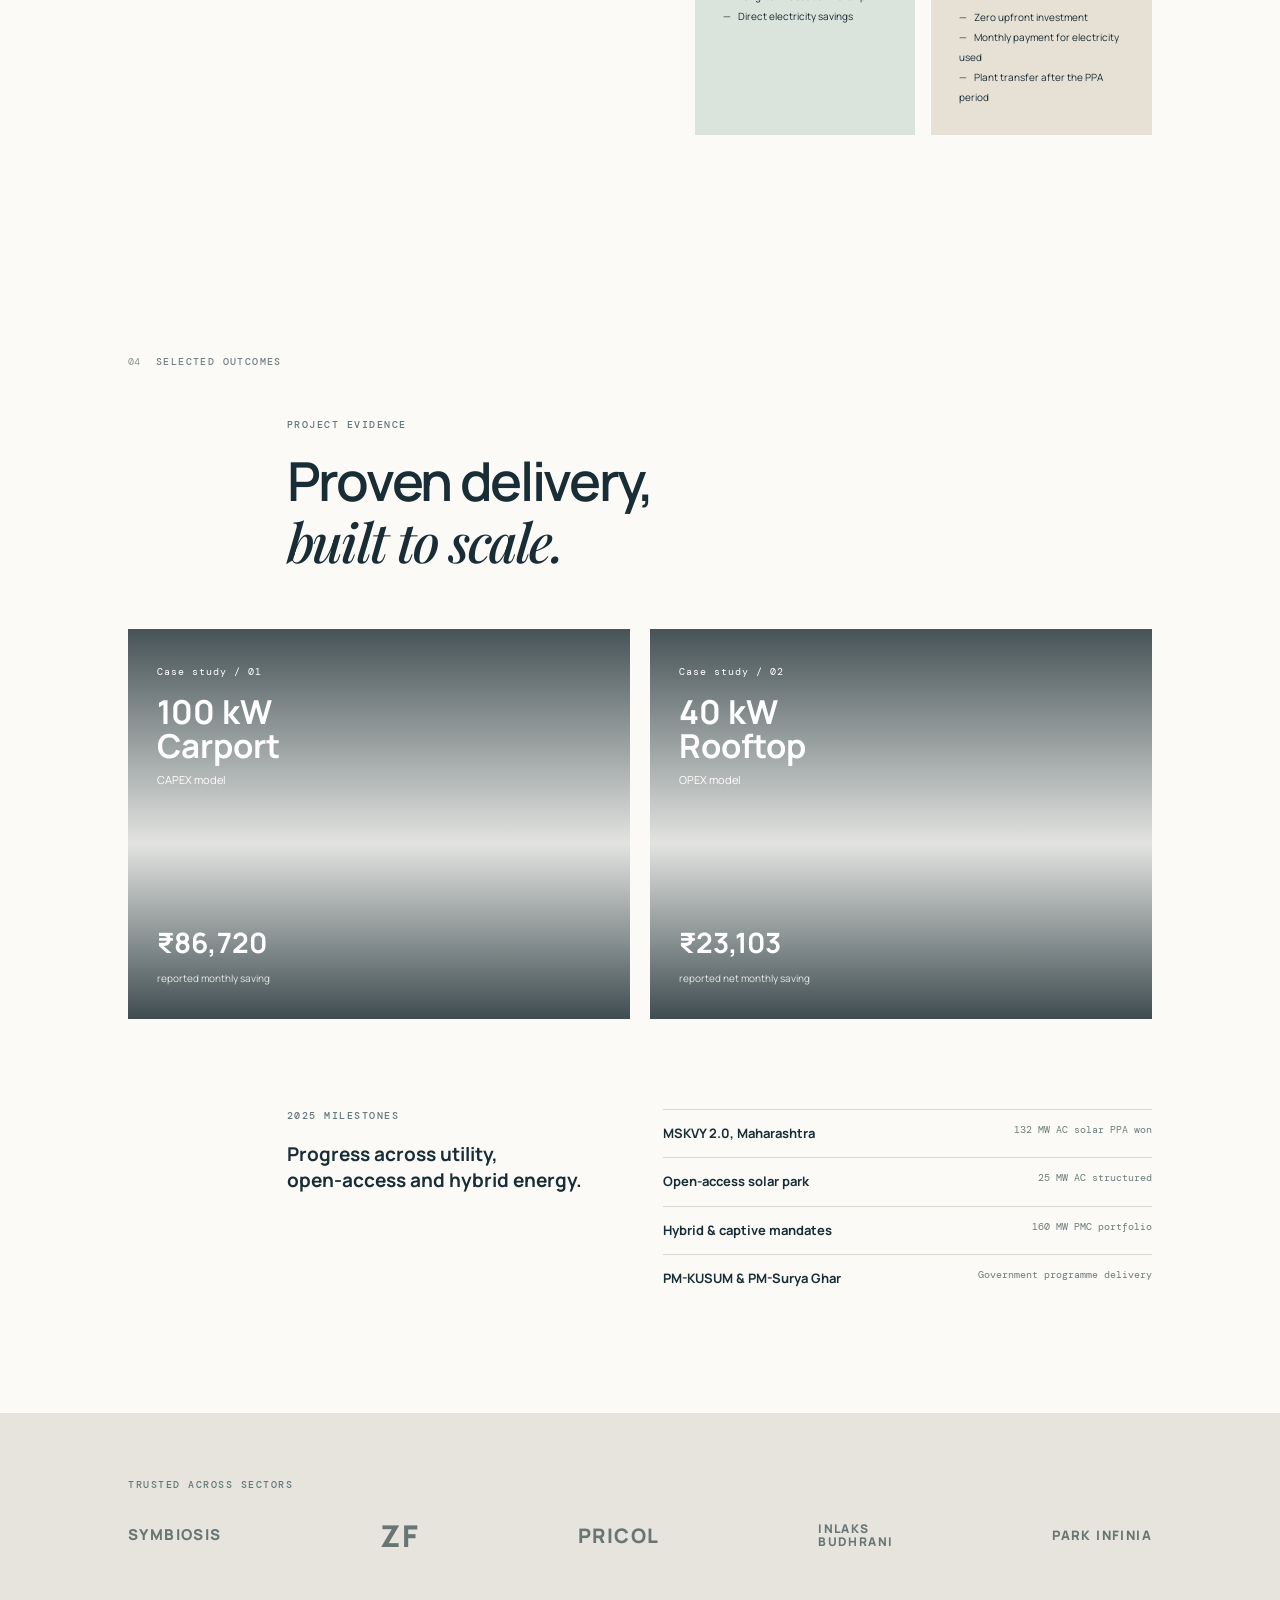
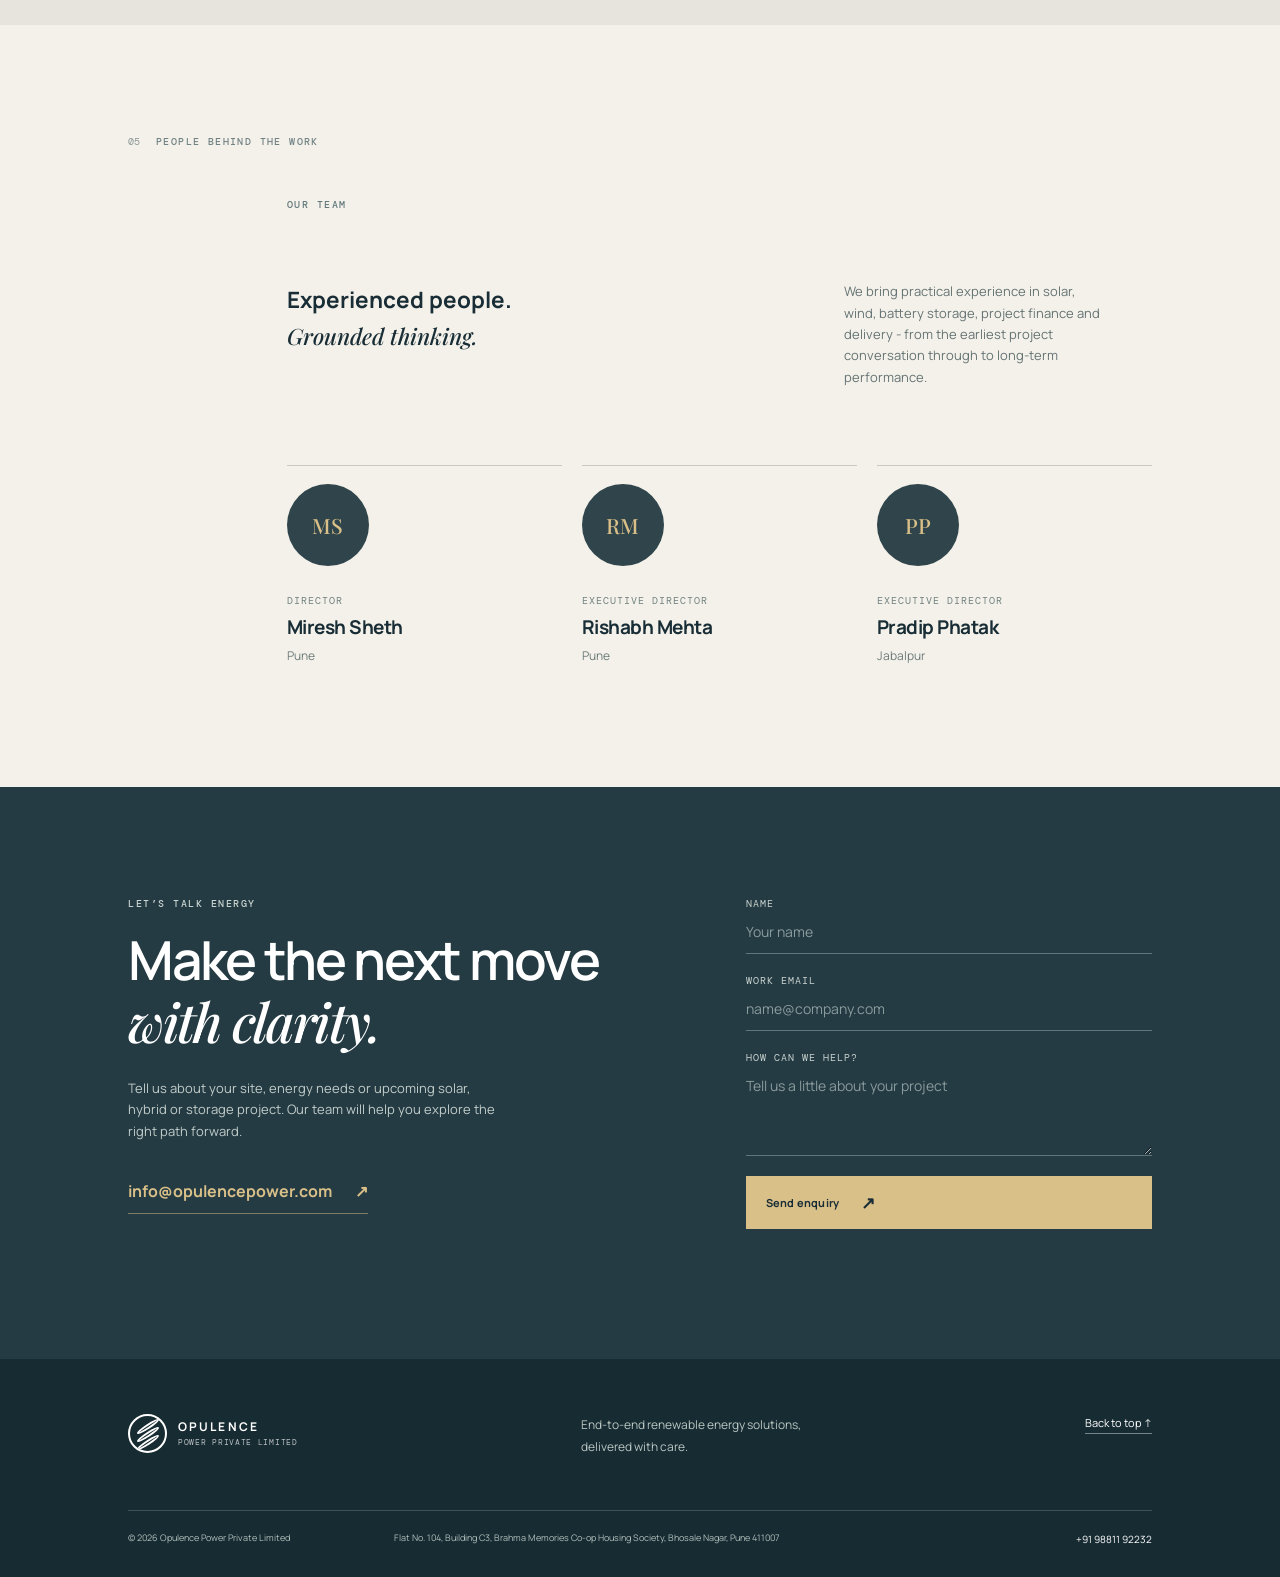
==== commit 509f504f: "Refresh OPPL profile content for 2025 milestones" ====
--- a/index.html
+++ b/index.html
@@ -3,7 +3,7 @@
   <head>
     <meta charset="UTF-8" />
     <meta name="viewport" content="width=device-width, initial-scale=1.0" />
-    <meta name="description" content="Opulence Power - end-to-end renewable energy solutions for commercial, industrial and residential projects." />
+    <meta name="description" content="Opulence Power - end-to-end solar, wind, storage and renewable energy solutions for commercial, industrial and residential projects." />
     <title>Opulence Power | Evolving with Energy</title>
     <link rel="preconnect" href="https://fonts.googleapis.com" />
     <link rel="preconnect" href="https://fonts.gstatic.com" crossorigin />
@@ -29,16 +29,16 @@
           <div class="hero-copy">
             <p class="eyebrow light">Renewable energy, thoughtfully delivered</p>
             <h1>Power that works<br /><em>with your future.</em></h1>
-            <p class="hero-text">End-to-end solar and renewable energy solutions for businesses, institutions and communities across India.</p>
+            <p class="hero-text">End-to-end solar, wind, storage and renewable energy solutions for businesses, institutions and communities across India.</p>
             <div class="hero-actions"><a class="button button-sand" href="#contact">Discuss your energy needs <span>↗</span></a><a class="text-link light" href="#services">Explore our work <span>↓</span></a></div>
           </div>
           <div class="hero-side"><span>01 / 06</span><p>Evolving with energy<br />since 2016</p></div>
-          <div class="hero-bottom"><div><span class="stat-number">30<span>+</span></span><small>MW project pipeline</small></div><div><span class="stat-number">2016</span><small>Established in Pune</small></div><div><span class="stat-number">3</span><small>Market segments served</small></div></div>
+          <div class="hero-bottom"><div><span class="stat-number">132</span><small>MW AC solar PPA secured</small></div><div><span class="stat-number">25</span><small>MW open-access park structured</small></div><div><span class="stat-number">160</span><small>MW hybrid & captive PMC mandates</small></div></div>
         </section>
 
         <section id="about" class="about page-section">
           <div class="section-label"><span>01</span><p>Our perspective</p></div>
-          <div class="about-main"><p class="eyebrow">About Opulence Power</p><h2>Energy infrastructure should be a <em>long-term advantage.</em></h2><div class="about-body"><p>Opulence Power is a green energy company focused on commercial, industrial and residential markets in India. We design solutions that reduce dependence on conventional grid power, lower operating costs and help organisations move towards a more responsible energy future.</p><a class="text-link" href="#services">How we deliver <span>→</span></a></div></div>
+          <div class="about-main"><p class="eyebrow">About Opulence Power</p><h2>Energy infrastructure should be a <em>long-term advantage.</em></h2><div class="about-body"><p>Opulence Power is a green energy company serving commercial, industrial and residential markets across India. We combine feasibility, design, EPC, O&M and energy management to reduce dependence on grid power, lower operating costs and build more resilient energy systems.</p><a class="text-link" href="#services">How we deliver <span>→</span></a></div></div>
           <div class="about-image"><div class="image-caption"><span>Perspective</span><p>Practical clean energy<br />for the built environment.</p></div></div>
           <div class="principles"><article><span>01</span><h3>Complete solutions</h3><p>From feasibility to operation, every stage is considered as one connected system.</p></article><article><span>02</span><h3>Clear partnership</h3><p>Transparent planning, commercial clarity and responsive support throughout.</p></article><article><span>03</span><h3>Measured outcomes</h3><p>Performance monitoring and continuous improvement keep value visible over time.</p></article></div>
         </section>
@@ -51,37 +51,37 @@
             <article><span>02</span><div><h3>Ground-mounted solar</h3><p>Integrated engineering and implementation for utility-scale and commercial ground-mounted systems.</p></div><a href="#contact" aria-label="Ask about ground mounted solar">↗</a></article>
             <article><span>03</span><div><h3>Solar pumps & water heaters</h3><p>Reliable solar thermal and pumping solutions designed for efficient day-to-day performance.</p></div><a href="#contact" aria-label="Ask about solar pumps and water heaters">↗</a></article>
             <article><span>04</span><div><h3>Energy management</h3><p>Energy audits and smart management systems that make consumption easier to understand and improve.</p></div><a href="#contact" aria-label="Ask about energy management">↗</a></article>
-            <article><span>05</span><div><h3>O&M and advisory</h3><p>Operation, maintenance and project management consultancy for new and existing renewable assets.</p></div><a href="#contact" aria-label="Ask about operations and maintenance">↗</a></article>
+            <article><span>05</span><div><h3>O&M and advisory</h3><p>Operation, maintenance and project management consultancy for new and existing renewable assets.</p></div><a href="#contact" aria-label="Ask about operations and maintenance">↗</a></article><article><span>06</span><div><h3>Open access, hybrid & storage</h3><p>Solar and wind integration, battery energy storage, open-access structuring and captive-project advisory.</p></div><a href="#contact" aria-label="Ask about open access, hybrid and storage solutions">↗</a></article>
           </div>
         </section>
 
         <section class="process page-section">
-          <div class="process-intro"><p class="eyebrow light">A considered process</p><h2>From first question<br />to lasting <em>performance.</em></h2><p>Our team guides projects through a clear, disciplined path - balancing technical requirements, commercial considerations and the realities of each site.</p></div>
+          <div class="process-intro"><p class="eyebrow light">A considered process</p><h2>From first question<br />to lasting <em>performance.</em></h2><p>Our team guides projects through a clear, disciplined path - balancing resource optimisation, approvals, commercial considerations and the realities of each site.</p></div>
           <div class="process-steps"><article><span>01</span><h3>Concept</h3><p>Identify the right opportunity through technical and commercial assessment.</p></article><article><span>02</span><h3>Feasibility</h3><p>Assess resource, structure, approvals and commercial arrangement.</p></article><article><span>03</span><h3>Design & execution</h3><p>Engineer for resource optimisation and dependable delivery.</p></article><article><span>04</span><h3>Performance</h3><p>Monitor output, act on feedback and continuously improve.</p></article></div>
         </section>
 
         <section id="models" class="models page-section">
           <div class="section-label"><span>03</span><p>Commercial flexibility</p></div>
-          <div class="models-grid"><div><p class="eyebrow">Choose your approach</p><h2>Two paths to<br /><em>cleaner power.</em></h2><p class="models-copy">Whether your priority is ownership or operating flexibility, we help structure a solution that fits your balance sheet and energy goals.</p></div><div class="model-cards"><article class="model-card capex"><span>CAPEX</span><h3>Your solar asset.</h3><p>Own your system and benefit directly from the energy it generates.</p><ul><li>Upfront investment</li><li>Long-term asset ownership</li><li>Direct electricity savings</li></ul></article><article class="model-card opex"><span>OPEX</span><h3>Pay as you go.</h3><p>Access solar power with an operating-cost-led commercial structure.</p><ul><li>Lower upfront commitment</li><li>Predictable energy costs</li><li>Flexible project structure</li></ul></article></div></div>
+          <div class="models-grid"><div><p class="eyebrow">Choose your approach</p><h2>Two paths to<br /><em>cleaner power.</em></h2><p class="models-copy">Whether your priority is ownership or operating flexibility, we help structure a solution that fits your balance sheet and energy goals.</p></div><div class="model-cards"><article class="model-card capex"><span>CAPEX</span><h3>Your solar asset.</h3><p>Own your system and benefit directly from the energy it generates.</p><ul><li>Upfront investment</li><li>Long-term asset ownership</li><li>Direct electricity savings</li></ul></article><article class="model-card opex"><span>OPEX</span><h3>Pay as you go.</h3><p>An investor funds and owns the plant while you pay for the electricity consumed, typically below the DISCOM tariff.</p><ul><li>Zero upfront investment</li><li>Monthly payment for electricity used</li><li>Plant transfer after the PPA period</li></ul></article></div></div>
         </section>
 
         <section id="projects" class="projects page-section">
           <div class="section-label"><span>04</span><p>Selected outcomes</p></div>
-          <div class="project-header"><p class="eyebrow">Project evidence</p><h2>Performance you can<br /><em>put a number on.</em></h2></div>
+          <div class="project-header"><p class="eyebrow">Project evidence</p><h2>Proven delivery,<br /><em>built to scale.</em></h2></div>
           <div class="case-grid"><article class="case-card carport"><div><span>Case study / 01</span><h3>100 kW<br />Carport</h3><p>CAPEX model</p></div><div class="case-number"><strong>₹86,720</strong><small>reported monthly saving</small></div></article><article class="case-card rooftop"><div><span>Case study / 02</span><h3>40 kW<br />Rooftop</h3><p>OPEX model</p></div><div class="case-number"><strong>₹23,103</strong><small>reported net monthly saving</small></div></article></div>
-          <div class="portfolio"><div><p class="eyebrow">Portfolio snapshot</p><h3>Projects across industry,<br />education and communities.</h3></div><div class="portfolio-list"><p>Symbiosis University <span>380 kW RCC rooftop</span></p><p>Pricol Limited <span>1,000 kW industrial shed</span></p><p>Shivamrut Co-op Milk Dairy <span>1,200 kW ground-mounted</span></p><p>Greenscape Group <span>20,000 kW ground-mounted</span></p></div></div>
+          <div class="portfolio"><div><p class="eyebrow">2025 milestones</p><h3>Progress across utility,<br />open-access and hybrid energy.</h3></div><div class="portfolio-list"><p>MSKVY 2.0, Maharashtra <span>132 MW AC solar PPA won</span></p><p>Open-access solar park <span>25 MW AC structured</span></p><p>Hybrid & captive mandates <span>160 MW PMC portfolio</span></p><p>PM-KUSUM & PM-Surya Ghar <span>Government programme delivery</span></p></div></div>
         </section>
 
         <section class="clients page-section"><p class="eyebrow">Trusted across sectors</p><div class="client-names"><span>SYMBIOSIS</span><span>ZF</span><span>PRICOL</span><span>INLAKS<br />BUDHRANI</span><span>PARK INFINIA</span></div></section>
 
         <section id="team" class="team page-section">
           <div class="section-label"><span>05</span><p>People behind the work</p></div>
-          <div class="team-heading"><p class="eyebrow">Our team</p><h2>Experienced people.<br /><em>Grounded thinking.</em></h2><p>We work closely with our clients from the earliest project conversations through to long-term asset performance.</p></div>
+          <div class="team-heading"><p class="eyebrow">Our team</p><h2>Experienced people.<br /><em>Grounded thinking.</em></h2><p>We bring practical experience in solar, wind, battery storage, project finance and delivery - from the earliest project conversation through to long-term performance.</p></div>
           <div class="team-grid"><article><div class="team-initials">MS</div><p class="team-role">Director</p><h3>Miresh Sheth</h3><p>Pune</p></article><article><div class="team-initials">RM</div><p class="team-role">Executive Director</p><h3>Rishabh Mehta</h3><p>Pune</p></article><article><div class="team-initials">PP</div><p class="team-role">Executive Director</p><h3>Pradip Phatak</h3><p>Jabalpur</p></article></div>
         </section>
 
         <section id="contact" class="contact page-section">
-          <div><p class="eyebrow light">Let’s talk energy</p><h2>Make the next move<br /><em>with clarity.</em></h2><p class="contact-copy">Tell us about your site, energy needs or upcoming project. Our team will help you explore the right path forward.</p><a class="contact-email" href="mailto:info@opulencepower.com">info@opulencepower.com <span>↗</span></a></div>
+          <div><p class="eyebrow light">Let’s talk energy</p><h2>Make the next move<br /><em>with clarity.</em></h2><p class="contact-copy">Tell us about your site, energy needs or upcoming solar, hybrid or storage project. Our team will help you explore the right path forward.</p><a class="contact-email" href="mailto:info@opulencepower.com">info@opulencepower.com <span>↗</span></a></div>
           <form id="contact-form"><label>Name<input required name="name" type="text" placeholder="Your name" /></label><label>Work email<input required name="email" type="email" placeholder="name@company.com" /></label><label>How can we help?<textarea required name="message" placeholder="Tell us a little about your project"></textarea></label><button class="button button-sand" type="submit">Send enquiry <span>↗</span></button><p class="form-feedback" role="status"></p></form>
         </section>
       </main>
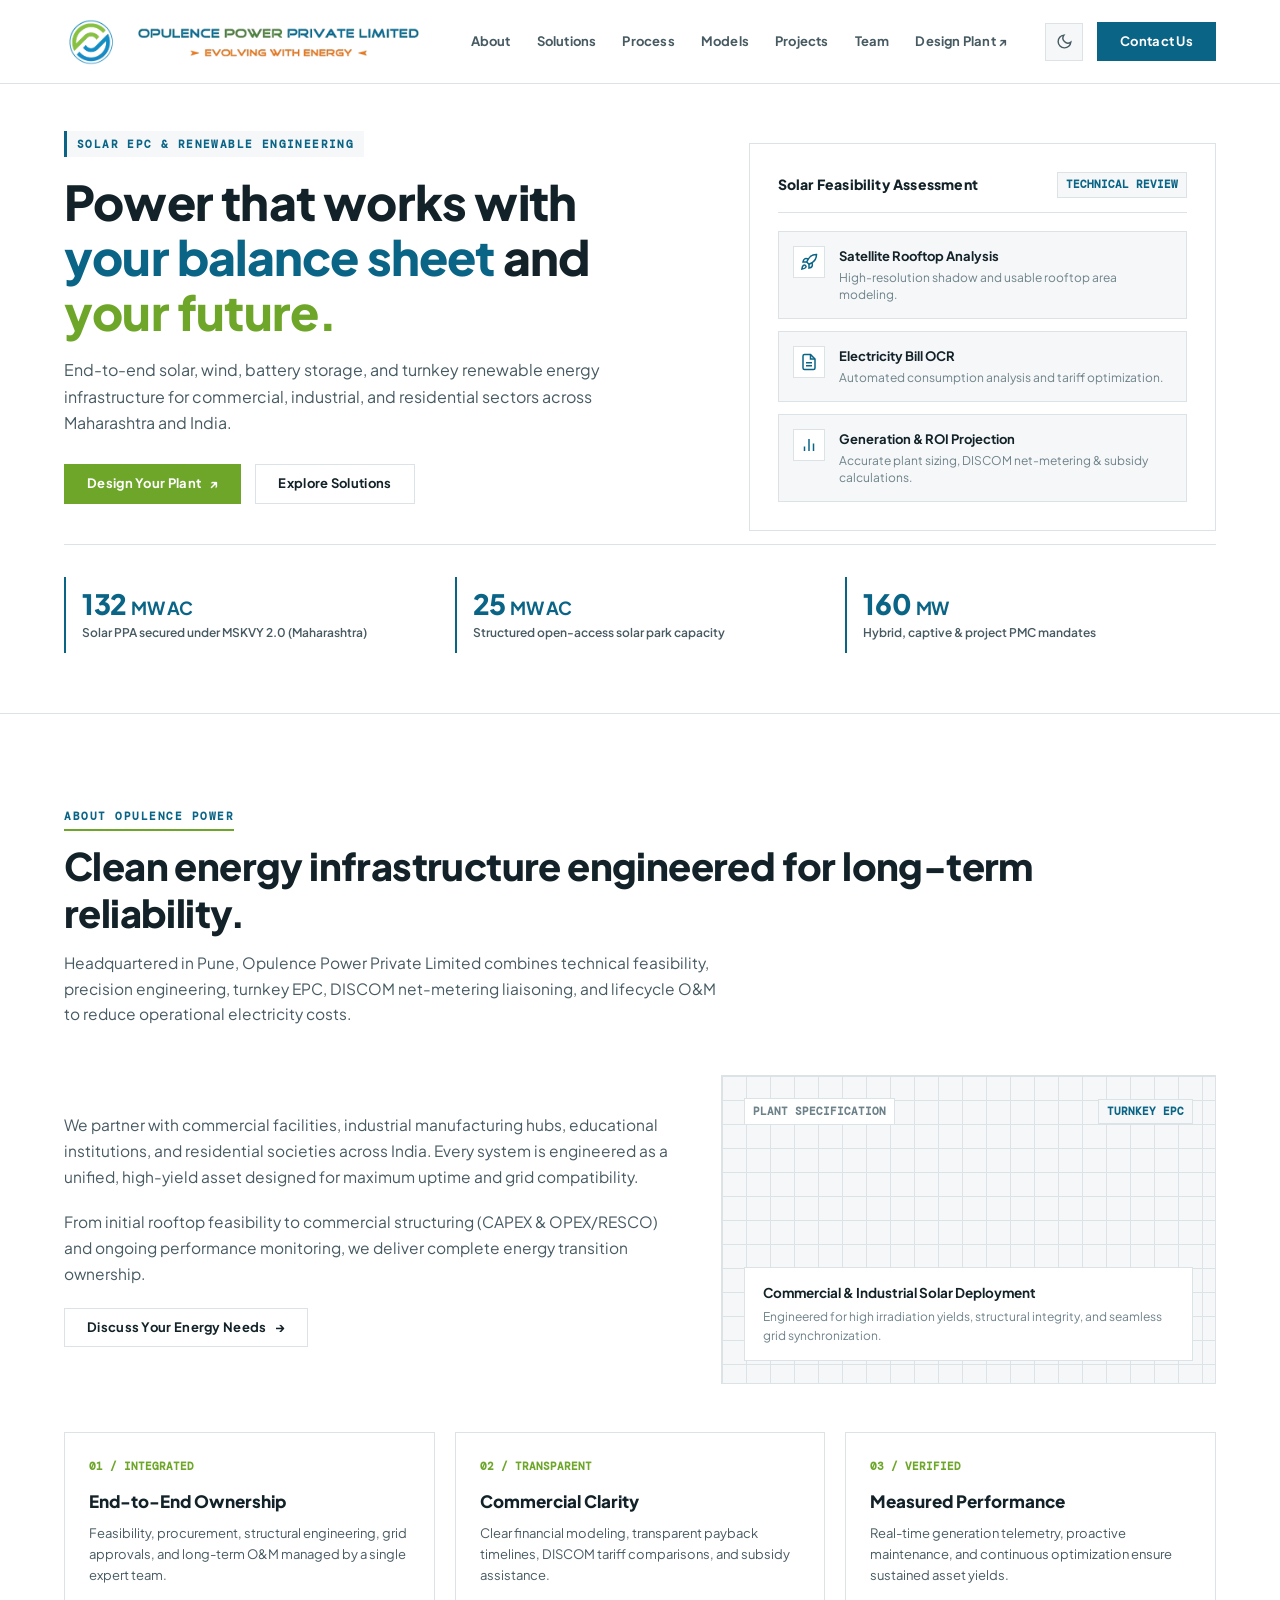
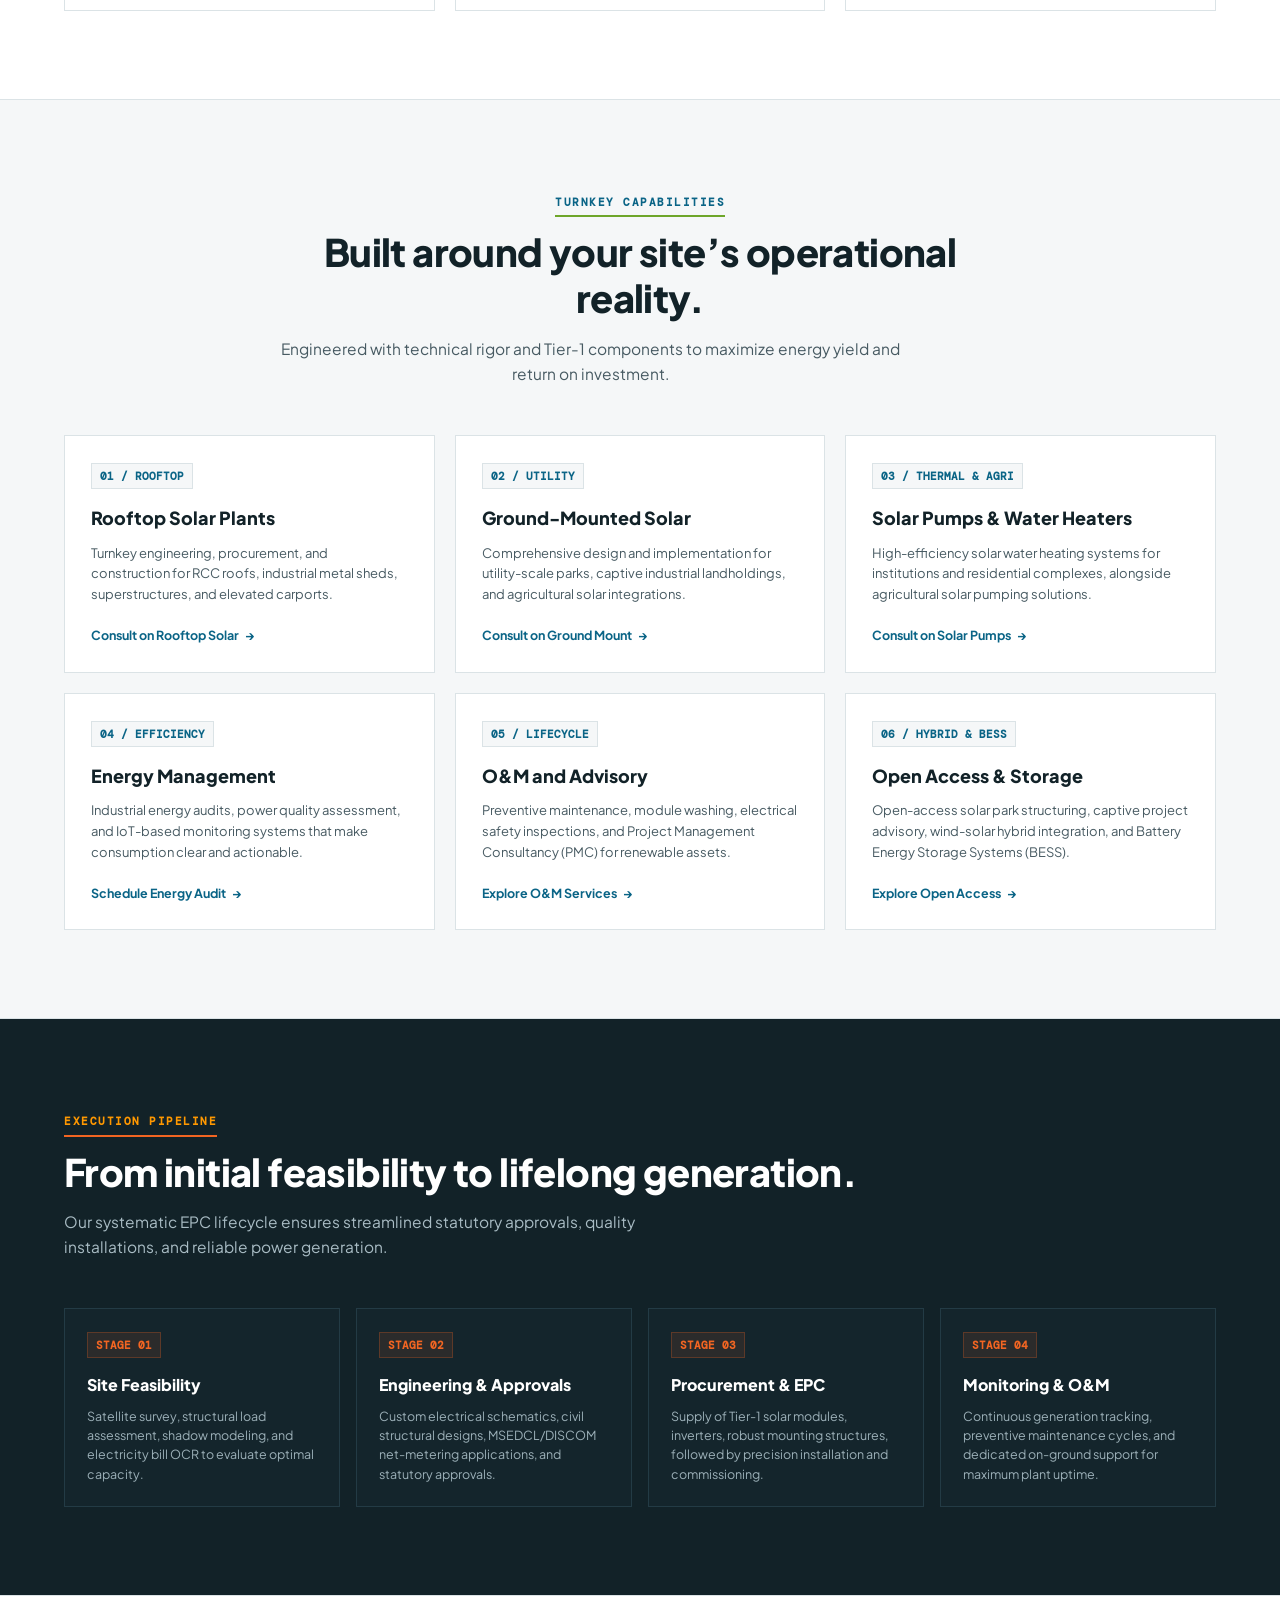
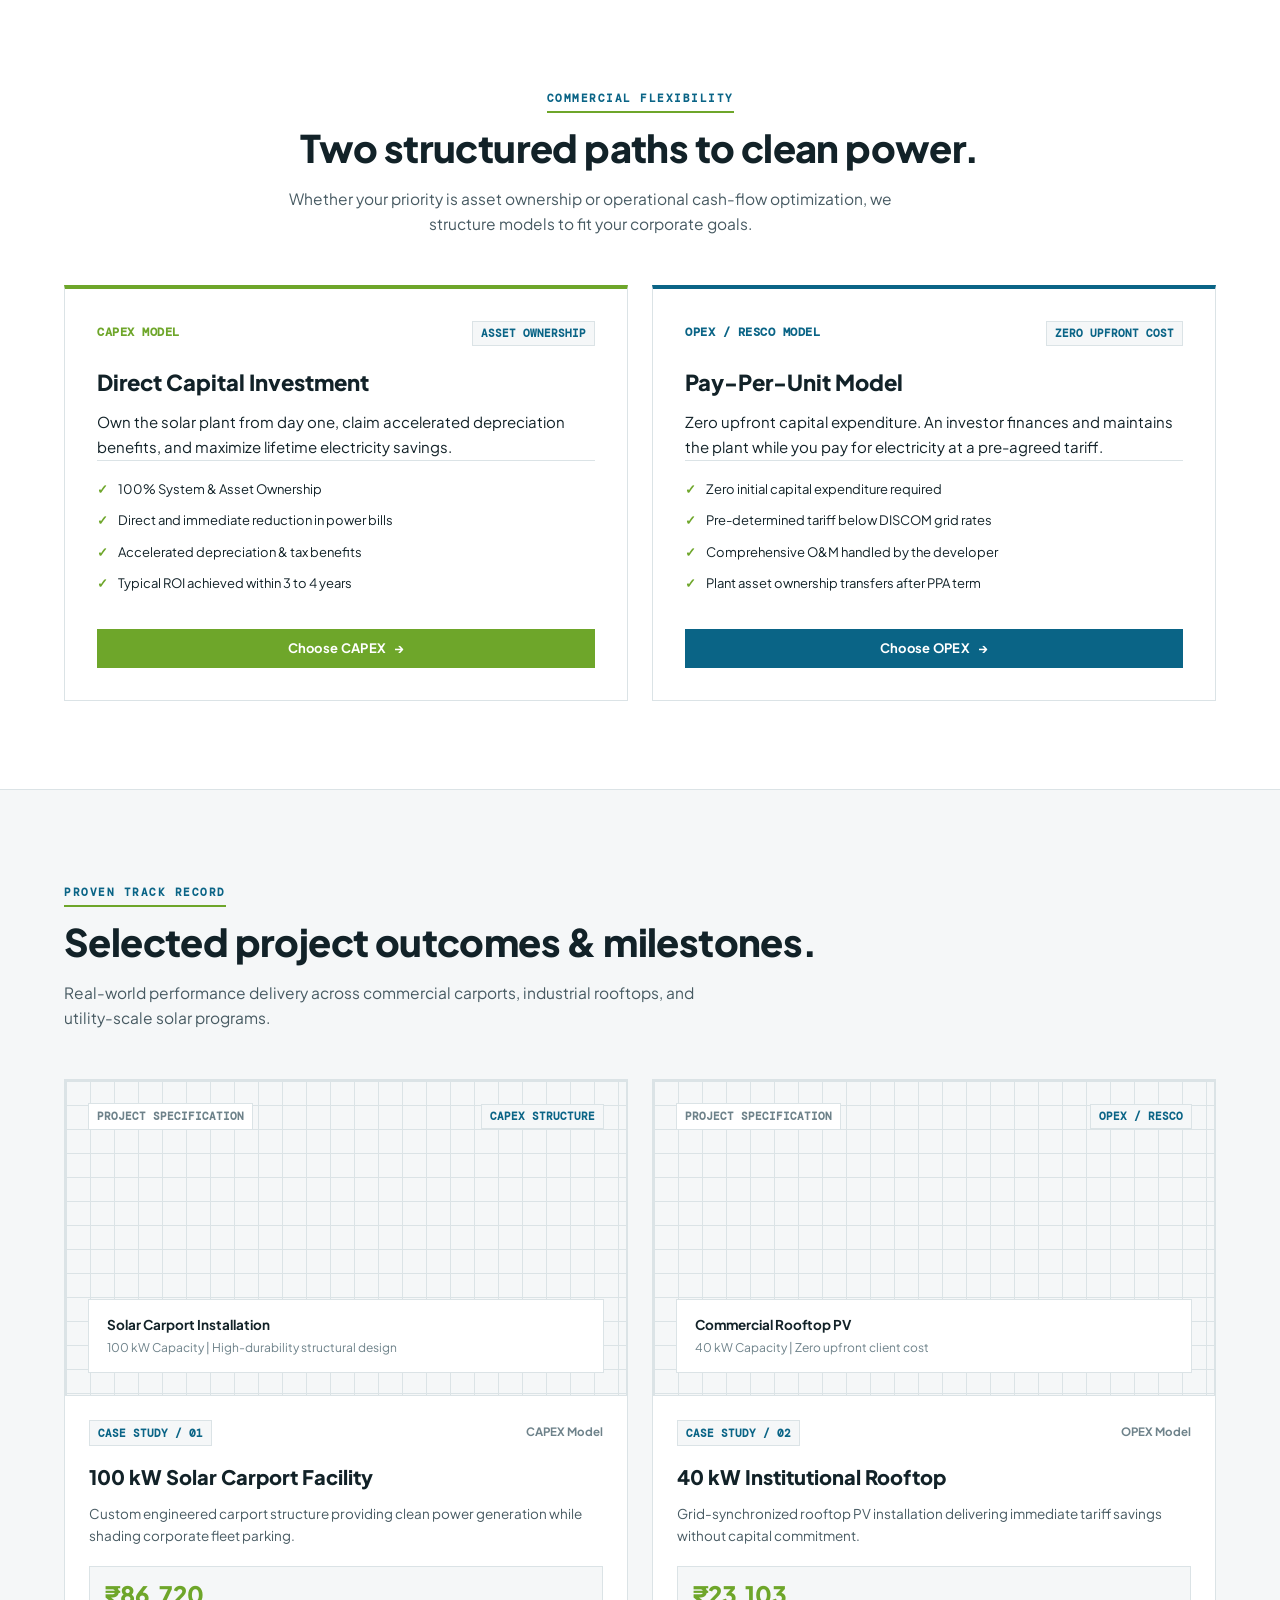
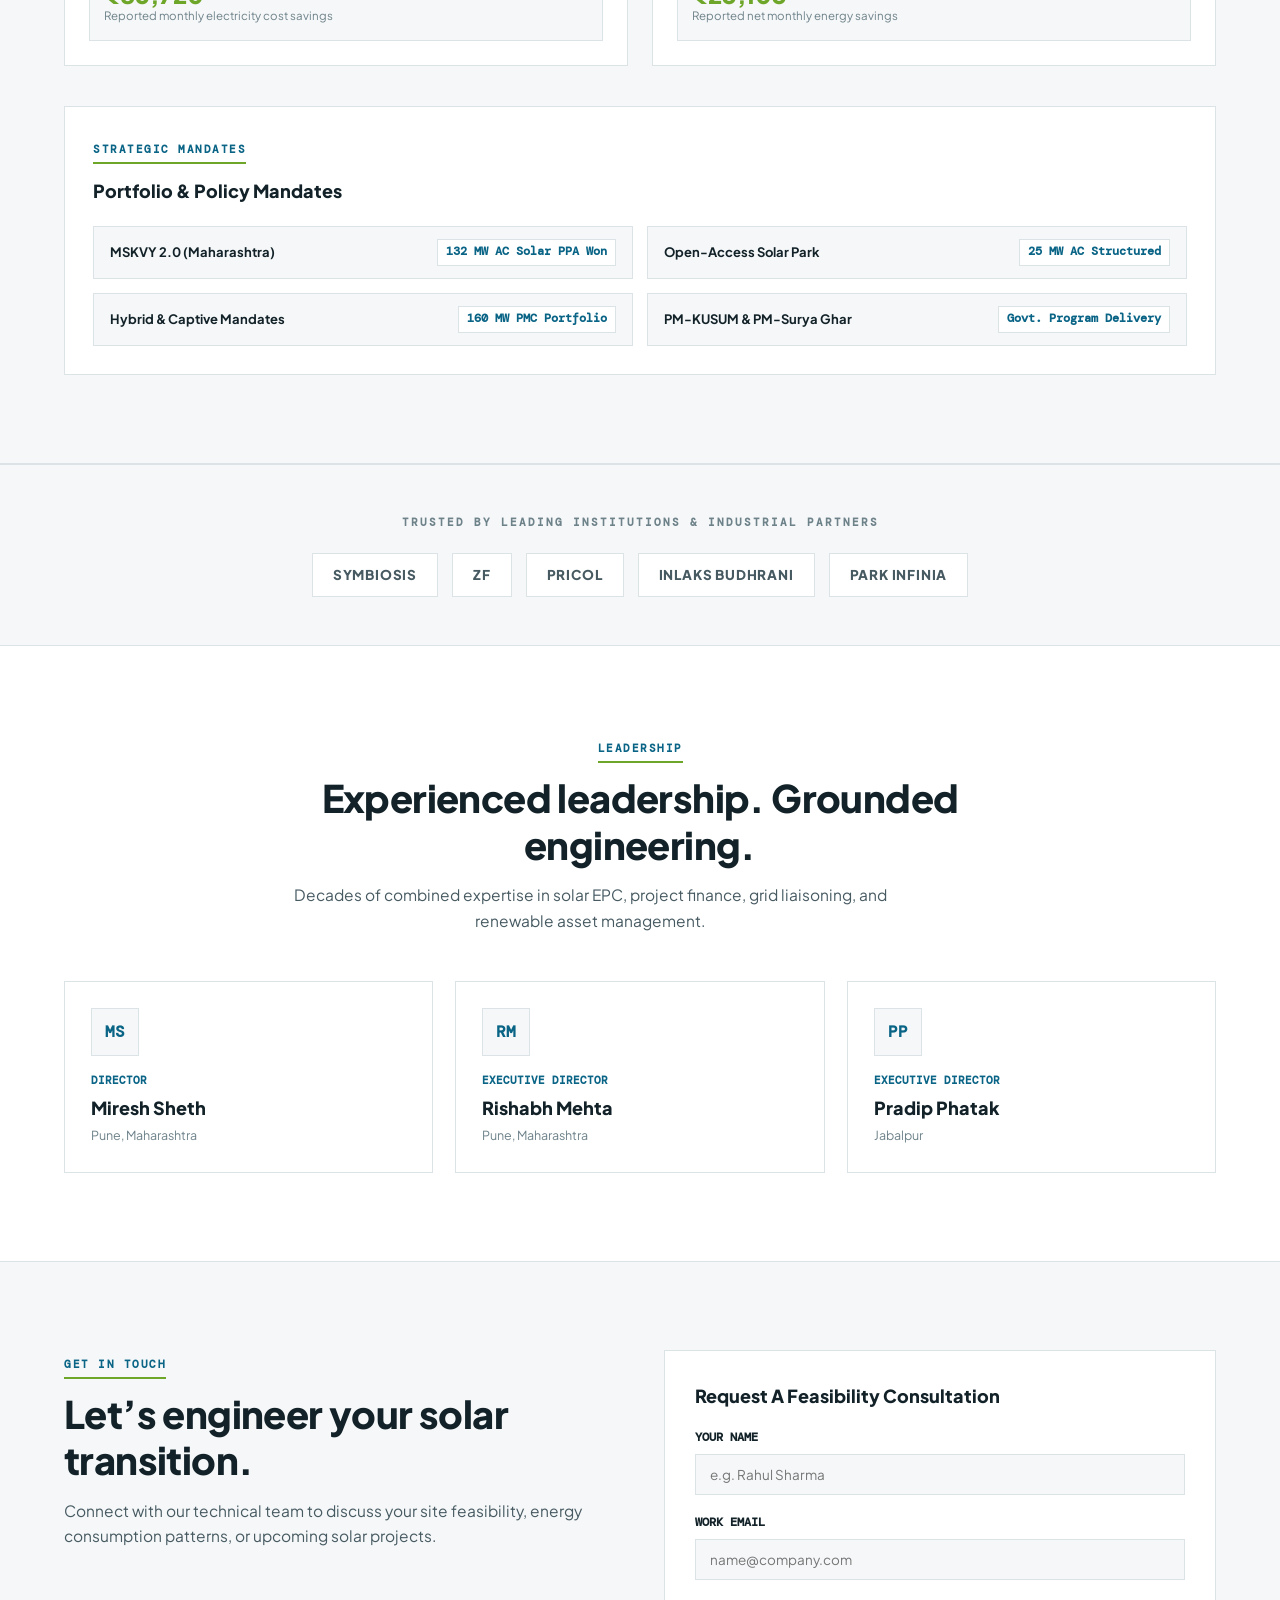
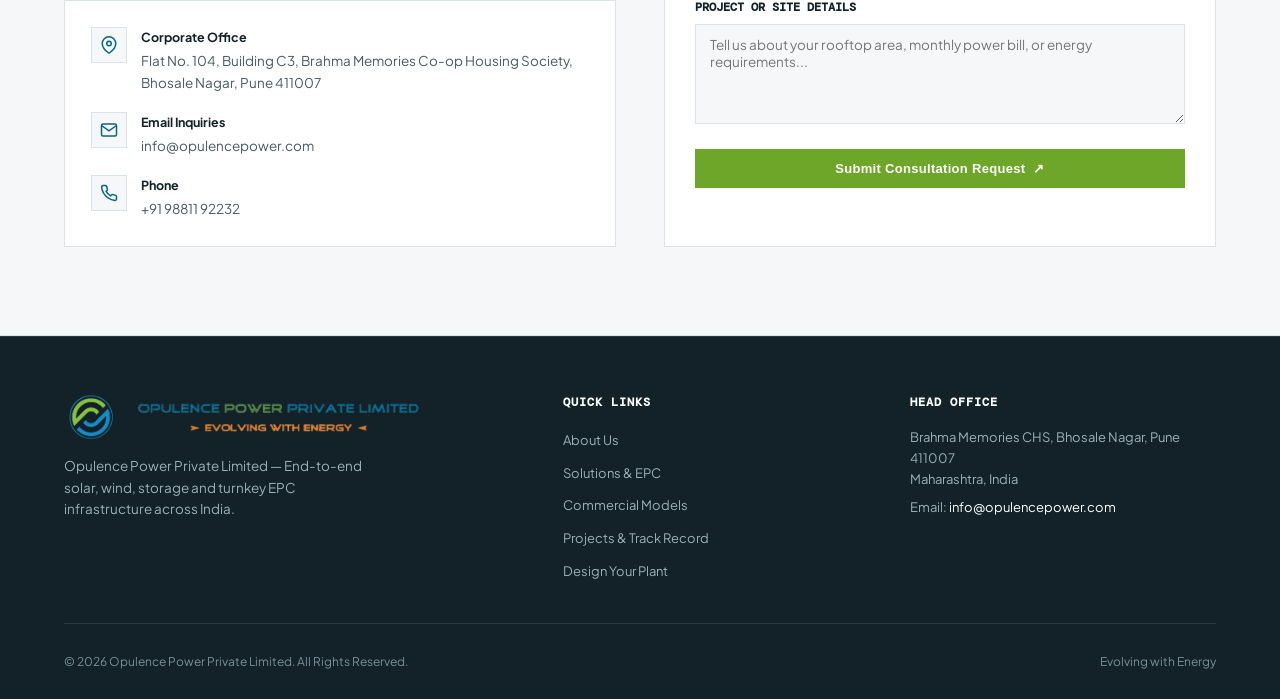
==== commit 486a7152: "Too Much AI slop" ====
--- a/index.html
+++ b/index.html
@@ -1,93 +1,623 @@
 <!doctype html>
-<html lang="en">
+<html lang="en" data-theme="light">
   <head>
     <meta charset="UTF-8" />
     <meta name="viewport" content="width=device-width, initial-scale=1.0" />
-    <meta name="description" content="Opulence Power - end-to-end solar, wind, storage and renewable energy solutions for commercial, industrial and residential projects." />
+    <meta name="description" content="Opulence Power Private Limited - Turnkey Solar EPC, Rooftop, Ground-Mounted, Hybrid Storage and Feasibility Solutions across India." />
     <title>Opulence Power | Evolving with Energy</title>
     <link rel="preconnect" href="https://fonts.googleapis.com" />
     <link rel="preconnect" href="https://fonts.gstatic.com" crossorigin />
-    <link href="https://fonts.googleapis.com/css2?family=DM+Mono:wght@400;500&family=Manrope:wght@400;500;600;700;800&family=Playfair+Display:wght@500;600&display=swap" rel="stylesheet" />
+    <link href="https://fonts.googleapis.com/css2?family=DM+Mono:wght@400;500;700&family=Plus+Jakarta+Sans:wght@400;500;600;700;800&family=Manrope:wght@500;600;700&display=swap" rel="stylesheet" />
     <link rel="stylesheet" href="styles.css" />
   </head>
   <body>
-    <div class="site-shell">
-      <header class="topbar">
-        <a class="brand" href="#home" aria-label="Opulence Power home">
-          <span class="brand-mark" aria-hidden="true"><i></i><i></i><i></i></span>
-          <span><b>OPULENCE</b><small>POWER PRIVATE LIMITED</small></span>
+    <!-- Top Navigation Bar -->
+    <header class="topbar">
+      <div class="container">
+        <!-- Authentic Brand Identity from Sponsor Document -->
+        <a class="brand-link" href="#home" aria-label="Opulence Power Home">
+          <img src="assets/OpulenceLogo.png" alt="Opulence Power Emblem" class="brand-emblem-img" />
+          <img src="assets/opulenceBrandName.png" alt="Opulence Power Private Limited - Evolving with Energy" class="brand-text-img" />
         </a>
-        <nav class="desktop-nav" aria-label="Main navigation">
-          <a href="#about">About us</a><a href="#services">Solutions</a><a href="#models">Models</a><a href="#projects">Projects</a><a href="#team">Team</a><a class="plant-link" href="design-your-own-plant.html">Design your own plant <span>↗</span></a>
+
+        <nav class="desktop-nav" id="main-nav" aria-label="Main Navigation">
+          <a href="#about">About</a>
+          <a href="#services">Solutions</a>
+          <a href="#process">Process</a>
+          <a href="#models">Models</a>
+          <a href="#projects">Projects</a>
+          <a href="#team">Team</a>
+          <a href="design-your-own-plant.html">Design Plant <span>↗</span></a>
         </nav>
-        <a class="nav-contact" href="#contact">Start a conversation <span>↗</span></a>
-        <button class="menu-toggle" aria-label="Open menu" aria-expanded="false"><span></span><span></span></button>
-      </header>
-
-      <main>
-        <section id="home" class="hero page-section active">
-          <div class="hero-copy">
-            <p class="eyebrow light">Renewable energy, thoughtfully delivered</p>
-            <h1>Power that works<br /><em>with your future.</em></h1>
-            <p class="hero-text">End-to-end solar, wind, storage and renewable energy solutions for businesses, institutions and communities across India.</p>
-            <div class="hero-actions"><a class="button button-sand" href="#contact">Discuss your energy needs <span>↗</span></a><a class="text-link light" href="#services">Explore our work <span>↓</span></a></div>
-          </div>
-          <div class="hero-side"><span>01 / 06</span><p>Evolving with energy<br />since 2016</p></div>
-          <div class="hero-bottom"><div><span class="stat-number">132</span><small>MW AC solar PPA secured</small></div><div><span class="stat-number">25</span><small>MW open-access park structured</small></div><div><span class="stat-number">160</span><small>MW hybrid & captive PMC mandates</small></div></div>
-        </section>
-
-        <section id="about" class="about page-section">
-          <div class="section-label"><span>01</span><p>Our perspective</p></div>
-          <div class="about-main"><p class="eyebrow">About Opulence Power</p><h2>Energy infrastructure should be a <em>long-term advantage.</em></h2><div class="about-body"><p>Opulence Power is a green energy company serving commercial, industrial and residential markets across India. We combine feasibility, design, EPC, O&M and energy management to reduce dependence on grid power, lower operating costs and build more resilient energy systems.</p><a class="text-link" href="#services">How we deliver <span>→</span></a></div></div>
-          <div class="about-image"><div class="image-caption"><span>Perspective</span><p>Practical clean energy<br />for the built environment.</p></div></div>
-          <div class="principles"><article><span>01</span><h3>Complete solutions</h3><p>From feasibility to operation, every stage is considered as one connected system.</p></article><article><span>02</span><h3>Clear partnership</h3><p>Transparent planning, commercial clarity and responsive support throughout.</p></article><article><span>03</span><h3>Measured outcomes</h3><p>Performance monitoring and continuous improvement keep value visible over time.</p></article></div>
-        </section>
-
-        <section id="services" class="services page-section">
-          <div class="section-label"><span>02</span><p>What we do</p></div>
-          <div class="section-heading"><p class="eyebrow">End-to-end energy solutions</p><h2>Built around the way<br />your site <em>actually works.</em></h2><p>We bring technical rigor and delivery ownership to each phase of a renewable power project.</p></div>
-          <div class="service-list">
-            <article><span>01</span><div><h3>Rooftop solar</h3><p>Designing, EPC, project management and O&M for RCC roofs, industrial sheds, carports and superstructures.</p></div><a href="#contact" aria-label="Ask about rooftop solar">↗</a></article>
-            <article><span>02</span><div><h3>Ground-mounted solar</h3><p>Integrated engineering and implementation for utility-scale and commercial ground-mounted systems.</p></div><a href="#contact" aria-label="Ask about ground mounted solar">↗</a></article>
-            <article><span>03</span><div><h3>Solar pumps & water heaters</h3><p>Reliable solar thermal and pumping solutions designed for efficient day-to-day performance.</p></div><a href="#contact" aria-label="Ask about solar pumps and water heaters">↗</a></article>
-            <article><span>04</span><div><h3>Energy management</h3><p>Energy audits and smart management systems that make consumption easier to understand and improve.</p></div><a href="#contact" aria-label="Ask about energy management">↗</a></article>
-            <article><span>05</span><div><h3>O&M and advisory</h3><p>Operation, maintenance and project management consultancy for new and existing renewable assets.</p></div><a href="#contact" aria-label="Ask about operations and maintenance">↗</a></article><article><span>06</span><div><h3>Open access, hybrid & storage</h3><p>Solar and wind integration, battery energy storage, open-access structuring and captive-project advisory.</p></div><a href="#contact" aria-label="Ask about open access, hybrid and storage solutions">↗</a></article>
-          </div>
-        </section>
-
-        <section class="process page-section">
-          <div class="process-intro"><p class="eyebrow light">A considered process</p><h2>From first question<br />to lasting <em>performance.</em></h2><p>Our team guides projects through a clear, disciplined path - balancing resource optimisation, approvals, commercial considerations and the realities of each site.</p></div>
-          <div class="process-steps"><article><span>01</span><h3>Concept</h3><p>Identify the right opportunity through technical and commercial assessment.</p></article><article><span>02</span><h3>Feasibility</h3><p>Assess resource, structure, approvals and commercial arrangement.</p></article><article><span>03</span><h3>Design & execution</h3><p>Engineer for resource optimisation and dependable delivery.</p></article><article><span>04</span><h3>Performance</h3><p>Monitor output, act on feedback and continuously improve.</p></article></div>
-        </section>
-
-        <section id="models" class="models page-section">
-          <div class="section-label"><span>03</span><p>Commercial flexibility</p></div>
-          <div class="models-grid"><div><p class="eyebrow">Choose your approach</p><h2>Two paths to<br /><em>cleaner power.</em></h2><p class="models-copy">Whether your priority is ownership or operating flexibility, we help structure a solution that fits your balance sheet and energy goals.</p></div><div class="model-cards"><article class="model-card capex"><span>CAPEX</span><h3>Your solar asset.</h3><p>Own your system and benefit directly from the energy it generates.</p><ul><li>Upfront investment</li><li>Long-term asset ownership</li><li>Direct electricity savings</li></ul></article><article class="model-card opex"><span>OPEX</span><h3>Pay as you go.</h3><p>An investor funds and owns the plant while you pay for the electricity consumed, typically below the DISCOM tariff.</p><ul><li>Zero upfront investment</li><li>Monthly payment for electricity used</li><li>Plant transfer after the PPA period</li></ul></article></div></div>
-        </section>
-
-        <section id="projects" class="projects page-section">
-          <div class="section-label"><span>04</span><p>Selected outcomes</p></div>
-          <div class="project-header"><p class="eyebrow">Project evidence</p><h2>Proven delivery,<br /><em>built to scale.</em></h2></div>
-          <div class="case-grid"><article class="case-card carport"><div><span>Case study / 01</span><h3>100 kW<br />Carport</h3><p>CAPEX model</p></div><div class="case-number"><strong>₹86,720</strong><small>reported monthly saving</small></div></article><article class="case-card rooftop"><div><span>Case study / 02</span><h3>40 kW<br />Rooftop</h3><p>OPEX model</p></div><div class="case-number"><strong>₹23,103</strong><small>reported net monthly saving</small></div></article></div>
-          <div class="portfolio"><div><p class="eyebrow">2025 milestones</p><h3>Progress across utility,<br />open-access and hybrid energy.</h3></div><div class="portfolio-list"><p>MSKVY 2.0, Maharashtra <span>132 MW AC solar PPA won</span></p><p>Open-access solar park <span>25 MW AC structured</span></p><p>Hybrid & captive mandates <span>160 MW PMC portfolio</span></p><p>PM-KUSUM & PM-Surya Ghar <span>Government programme delivery</span></p></div></div>
-        </section>
-
-        <section class="clients page-section"><p class="eyebrow">Trusted across sectors</p><div class="client-names"><span>SYMBIOSIS</span><span>ZF</span><span>PRICOL</span><span>INLAKS<br />BUDHRANI</span><span>PARK INFINIA</span></div></section>
-
-        <section id="team" class="team page-section">
-          <div class="section-label"><span>05</span><p>People behind the work</p></div>
-          <div class="team-heading"><p class="eyebrow">Our team</p><h2>Experienced people.<br /><em>Grounded thinking.</em></h2><p>We bring practical experience in solar, wind, battery storage, project finance and delivery - from the earliest project conversation through to long-term performance.</p></div>
-          <div class="team-grid"><article><div class="team-initials">MS</div><p class="team-role">Director</p><h3>Miresh Sheth</h3><p>Pune</p></article><article><div class="team-initials">RM</div><p class="team-role">Executive Director</p><h3>Rishabh Mehta</h3><p>Pune</p></article><article><div class="team-initials">PP</div><p class="team-role">Executive Director</p><h3>Pradip Phatak</h3><p>Jabalpur</p></article></div>
-        </section>
-
-        <section id="contact" class="contact page-section">
-          <div><p class="eyebrow light">Let’s talk energy</p><h2>Make the next move<br /><em>with clarity.</em></h2><p class="contact-copy">Tell us about your site, energy needs or upcoming solar, hybrid or storage project. Our team will help you explore the right path forward.</p><a class="contact-email" href="mailto:info@opulencepower.com">info@opulencepower.com <span>↗</span></a></div>
-          <form id="contact-form"><label>Name<input required name="name" type="text" placeholder="Your name" /></label><label>Work email<input required name="email" type="email" placeholder="name@company.com" /></label><label>How can we help?<textarea required name="message" placeholder="Tell us a little about your project"></textarea></label><button class="button button-sand" type="submit">Send enquiry <span>↗</span></button><p class="form-feedback" role="status"></p></form>
-        </section>
-      </main>
-
-      <footer><div class="footer-top"><a class="brand" href="#home"><span class="brand-mark" aria-hidden="true"><i></i><i></i><i></i></span><span><b>OPULENCE</b><small>POWER PRIVATE LIMITED</small></span></a><p>End-to-end renewable energy solutions,<br />delivered with care.</p><a class="back-top" href="#home">Back to top ↑</a></div><div class="footer-bottom"><p>© <span id="year"></span> Opulence Power Private Limited</p><p>Flat No. 104, Building C3, Brahma Memories Co-op Housing Society, Bhosale Nagar, Pune 411007</p><a href="tel:+919881192232">+91 98811 92232</a></div></footer>
-    </div>
+
+        <div class="nav-actions">
+          <!-- Sharp Minimalist Theme Toggle -->
+          <button id="theme-toggle" class="theme-toggle-btn" aria-label="Toggle light or dark theme" title="Toggle theme">
+            <svg class="sun-icon" viewBox="0 0 24 24" aria-hidden="true">
+              <circle cx="12" cy="12" r="5"></circle>
+              <line x1="12" y1="1" x2="12" y2="3"></line>
+              <line x1="12" y1="21" x2="12" y2="23"></line>
+              <line x1="4.22" y1="4.22" x2="5.64" y2="5.64"></line>
+              <line x1="18.36" y1="18.36" x2="19.78" y2="19.78"></line>
+              <line x1="1" y1="12" x2="3" y2="12"></line>
+              <line x1="21" y1="12" x2="23" y2="12"></line>
+              <line x1="4.22" y1="19.78" x2="5.64" y2="18.36"></line>
+              <line x1="18.36" y1="5.64" x2="19.78" y2="4.22"></line>
+            </svg>
+            <svg class="moon-icon" viewBox="0 0 24 24" aria-hidden="true">
+              <path d="M21 12.79A9 9 0 1 1 11.21 3 7 7 0 0 0 21 12.79z"></path>
+            </svg>
+          </button>
+          
+          <a class="btn btn-blue" href="#contact">Contact Us</a>
+          <button class="menu-toggle" id="menu-toggle-btn" aria-label="Toggle Menu" aria-expanded="false">
+            <svg viewBox="0 0 24 24" fill="none" stroke="currentColor" stroke-width="2" stroke-linecap="square" stroke-linejoin="miter"><line x1="3" y1="12" x2="21" y2="12"></line><line x1="3" y1="6" x2="21" y2="6"></line><line x1="3" y1="18" x2="21" y2="18"></line></svg>
+          </button>
+        </div>
+      </div>
+    </header>
+
+    <main>
+      <!-- Hero Section -->
+      <section id="home" class="hero-section">
+        <div class="container">
+          <div class="hero-grid">
+            <div class="hero-content">
+              <span class="hero-tag">Solar EPC & Renewable Engineering</span>
+              <h1 class="hero-title">
+                Power that works with <span class="highlight-blue">your balance sheet</span> and <span class="highlight-green">your future.</span>
+              </h1>
+              <p class="hero-desc">
+                End-to-end solar, wind, battery storage, and turnkey renewable energy infrastructure for commercial, industrial, and residential sectors across Maharashtra and India.
+              </p>
+              <div class="hero-buttons">
+                <a class="btn btn-primary" href="design-your-own-plant.html">Design Your Plant <span>↗</span></a>
+                <a class="btn btn-outline" href="#services">Explore Solutions</a>
+              </div>
+            </div>
+
+            <!-- Hero Feasibility Box -->
+            <div class="hero-visual">
+              <div class="hero-card">
+                <div class="hero-card-header">
+                  <span class="hero-card-title">Solar Feasibility Assessment</span>
+                  <span class="status-pill">Technical Review</span>
+                </div>
+                <div class="feasibility-steps-mini">
+                  <div class="f-step">
+                    <div class="f-step-icon">
+                      <svg width="18" height="18" viewBox="0 0 24 24" fill="none" stroke="currentColor" stroke-width="2"><path d="M4.5 16.5c-1.5 1.26-2 5-2 5s3.74-.5 5-2c.71-.84.7-2.13-.09-2.91a2.18 2.18 0 0 0-2.91-.09z"></path><path d="m12 15-3-3a22 22 0 0 1 2-3.95A12.88 12.88 0 0 1 22 2c0 2.72-.78 7.5-6 11a22.35 22.35 0 0 1-4 2z"></path><path d="M9 12H4s.55-3.03 2-4c1.62-1.08 5 0 5 0"></path><path d="M12 15v5s3.03-.55 4-2c1.08-1.62 0-5 0-5"></path></svg>
+                    </div>
+                    <div class="f-step-text">
+                      <h4>Satellite Rooftop Analysis</h4>
+                      <p>High-resolution shadow and usable rooftop area modeling.</p>
+                    </div>
+                  </div>
+                  <div class="f-step">
+                    <div class="f-step-icon">
+                      <svg width="18" height="18" viewBox="0 0 24 24" fill="none" stroke="currentColor" stroke-width="2"><path d="M14 2H6a2 2 0 0 0-2 2v16a2 2 0 0 0 2 2h12a2 2 0 0 0 2-2V8z"></path><polyline points="14 2 14 8 20 8"></polyline><line x1="16" y1="13" x2="8" y2="13"></line><line x1="16" y1="17" x2="8" y2="17"></line></svg>
+                    </div>
+                    <div class="f-step-text">
+                      <h4>Electricity Bill OCR</h4>
+                      <p>Automated consumption analysis and tariff optimization.</p>
+                    </div>
+                  </div>
+                  <div class="f-step">
+                    <div class="f-step-icon">
+                      <svg width="18" height="18" viewBox="0 0 24 24" fill="none" stroke="currentColor" stroke-width="2"><line x1="18" y1="20" x2="18" y2="10"></line><line x1="12" y1="20" x2="12" y2="4"></line><line x1="6" y1="20" x2="6" y2="14"></line></svg>
+                    </div>
+                    <div class="f-step-text">
+                      <h4>Generation & ROI Projection</h4>
+                      <p>Accurate plant sizing, DISCOM net-metering & subsidy calculations.</p>
+                    </div>
+                  </div>
+                </div>
+              </div>
+            </div>
+          </div>
+
+          <!-- Hero Metrics Bar -->
+          <div class="hero-stats-row">
+            <div class="stat-box">
+              <div class="stat-number">132 <span style="font-size: 18px; font-weight: 700;">MW AC</span></div>
+              <div class="stat-label">Solar PPA secured under MSKVY 2.0 (Maharashtra)</div>
+            </div>
+            <div class="stat-box">
+              <div class="stat-number">25 <span style="font-size: 18px; font-weight: 700;">MW AC</span></div>
+              <div class="stat-label">Structured open-access solar park capacity</div>
+            </div>
+            <div class="stat-box">
+              <div class="stat-number">160 <span style="font-size: 18px; font-weight: 700;">MW</span></div>
+              <div class="stat-label">Hybrid, captive & project PMC mandates</div>
+            </div>
+          </div>
+        </div>
+      </section>
+
+      <!-- About Section -->
+      <section id="about" class="section">
+        <div class="container">
+          <div class="section-header">
+            <span class="section-badge">About Opulence Power</span>
+            <h2 class="section-title">Clean energy infrastructure engineered for long-term reliability.</h2>
+            <p class="section-subtitle">
+              Headquartered in Pune, Opulence Power Private Limited combines technical feasibility, precision engineering, turnkey EPC, DISCOM net-metering liaisoning, and lifecycle O&M to reduce operational electricity costs.
+            </p>
+          </div>
+
+          <div class="about-grid">
+            <div class="about-text">
+              <p>
+                We partner with commercial facilities, industrial manufacturing hubs, educational institutions, and residential societies across India. Every system is engineered as a unified, high-yield asset designed for maximum uptime and grid compatibility.
+              </p>
+              <p>
+                From initial rooftop feasibility to commercial structuring (CAPEX & OPEX/RESCO) and ongoing performance monitoring, we deliver complete energy transition ownership.
+              </p>
+              <div style="margin-top: 20px;">
+                <a href="#contact" class="btn btn-outline">Discuss Your Energy Needs <span>→</span></a>
+              </div>
+            </div>
+
+            <!-- Sharp Blueprint Placeholder Frame -->
+            <div class="blueprint-frame">
+              <div class="blueprint-header">
+                <span class="blueprint-badge">PLANT SPECIFICATION</span>
+                <span class="status-pill">Turnkey EPC</span>
+              </div>
+              <div class="blueprint-footer">
+                <h4>Commercial & Industrial Solar Deployment</h4>
+                <p>Engineered for high irradiation yields, structural integrity, and seamless grid synchronization.</p>
+              </div>
+            </div>
+          </div>
+
+          <!-- 3 Core Principles -->
+          <div class="principles-grid">
+            <div class="principle-card">
+              <span class="principle-num">01 / INTEGRATED</span>
+              <h3>End-to-End Ownership</h3>
+              <p>Feasibility, procurement, structural engineering, grid approvals, and long-term O&M managed by a single expert team.</p>
+            </div>
+            <div class="principle-card">
+              <span class="principle-num">02 / TRANSPARENT</span>
+              <h3>Commercial Clarity</h3>
+              <p>Clear financial modeling, transparent payback timelines, DISCOM tariff comparisons, and subsidy assistance.</p>
+            </div>
+            <div class="principle-card">
+              <span class="principle-num">03 / VERIFIED</span>
+              <h3>Measured Performance</h3>
+              <p>Real-time generation telemetry, proactive maintenance, and continuous optimization ensure sustained asset yields.</p>
+            </div>
+          </div>
+        </div>
+      </section>
+
+      <!-- Solutions / Services Section -->
+      <section id="services" class="section section-alt">
+        <div class="container">
+          <div class="section-header centered">
+            <span class="section-badge">Turnkey Capabilities</span>
+            <h2 class="section-title">Built around your site’s operational reality.</h2>
+            <p class="section-subtitle">
+              Engineered with technical rigor and Tier-1 components to maximize energy yield and return on investment.
+            </p>
+          </div>
+
+          <div class="services-grid">
+            <!-- Service 1 -->
+            <div class="service-card">
+              <div class="service-card-top">
+                <span class="service-index">01 / ROOFTOP</span>
+                <h3>Rooftop Solar Plants</h3>
+                <p>Turnkey engineering, procurement, and construction for RCC roofs, industrial metal sheds, superstructures, and elevated carports.</p>
+              </div>
+              <a href="#contact" class="service-link">Consult on Rooftop Solar <span>→</span></a>
+            </div>
+
+            <!-- Service 2 -->
+            <div class="service-card">
+              <div class="service-card-top">
+                <span class="service-index">02 / UTILITY</span>
+                <h3>Ground-Mounted Solar</h3>
+                <p>Comprehensive design and implementation for utility-scale parks, captive industrial landholdings, and agricultural solar integrations.</p>
+              </div>
+              <a href="#contact" class="service-link">Consult on Ground Mount <span>→</span></a>
+            </div>
+
+            <!-- Service 3 -->
+            <div class="service-card">
+              <div class="service-card-top">
+                <span class="service-index">03 / THERMAL & AGRI</span>
+                <h3>Solar Pumps & Water Heaters</h3>
+                <p>High-efficiency solar water heating systems for institutions and residential complexes, alongside agricultural solar pumping solutions.</p>
+              </div>
+              <a href="#contact" class="service-link">Consult on Solar Pumps <span>→</span></a>
+            </div>
+
+            <!-- Service 4 -->
+            <div class="service-card">
+              <div class="service-card-top">
+                <span class="service-index">04 / EFFICIENCY</span>
+                <h3>Energy Management</h3>
+                <p>Industrial energy audits, power quality assessment, and IoT-based monitoring systems that make consumption clear and actionable.</p>
+              </div>
+              <a href="#contact" class="service-link">Schedule Energy Audit <span>→</span></a>
+            </div>
+
+            <!-- Service 5 -->
+            <div class="service-card">
+              <div class="service-card-top">
+                <span class="service-index">05 / LIFECYCLE</span>
+                <h3>O&M and Advisory</h3>
+                <p>Preventive maintenance, module washing, electrical safety inspections, and Project Management Consultancy (PMC) for renewable assets.</p>
+              </div>
+              <a href="#contact" class="service-link">Explore O&M Services <span>→</span></a>
+            </div>
+
+            <!-- Service 6 -->
+            <div class="service-card">
+              <div class="service-card-top">
+                <span class="service-index">06 / HYBRID & BESS</span>
+                <h3>Open Access & Storage</h3>
+                <p>Open-access solar park structuring, captive project advisory, wind-solar hybrid integration, and Battery Energy Storage Systems (BESS).</p>
+              </div>
+              <a href="#contact" class="service-link">Explore Open Access <span>→</span></a>
+            </div>
+          </div>
+        </div>
+      </section>
+
+      <!-- Process Section -->
+      <section id="process" class="section section-dark">
+        <div class="container">
+          <div class="section-header">
+            <span class="section-badge" style="border-bottom-color: var(--brand-orange); color: #ff9800;">Execution Pipeline</span>
+            <h2 class="section-title">From initial feasibility to lifelong generation.</h2>
+            <p class="section-subtitle">
+              Our systematic EPC lifecycle ensures streamlined statutory approvals, quality installations, and reliable power generation.
+            </p>
+          </div>
+
+          <div class="process-grid">
+            <div class="process-card">
+              <span class="process-step-num">STAGE 01</span>
+              <h3>Site Feasibility</h3>
+              <p>Satellite survey, structural load assessment, shadow modeling, and electricity bill OCR to evaluate optimal capacity.</p>
+            </div>
+            <div class="process-card">
+              <span class="process-step-num">STAGE 02</span>
+              <h3>Engineering & Approvals</h3>
+              <p>Custom electrical schematics, civil structural designs, MSEDCL/DISCOM net-metering applications, and statutory approvals.</p>
+            </div>
+            <div class="process-card">
+              <span class="process-step-num">STAGE 03</span>
+              <h3>Procurement & EPC</h3>
+              <p>Supply of Tier-1 solar modules, inverters, robust mounting structures, followed by precision installation and commissioning.</p>
+            </div>
+            <div class="process-card">
+              <span class="process-step-num">STAGE 04</span>
+              <h3>Monitoring & O&M</h3>
+              <p>Continuous generation tracking, preventive maintenance cycles, and dedicated on-ground support for maximum plant uptime.</p>
+            </div>
+          </div>
+        </div>
+      </section>
+
+      <!-- Commercial Models -->
+      <section id="models" class="section">
+        <div class="container">
+          <div class="section-header centered">
+            <span class="section-badge">Commercial Flexibility</span>
+            <h2 class="section-title">Two structured paths to clean power.</h2>
+            <p class="section-subtitle">
+              Whether your priority is asset ownership or operational cash-flow optimization, we structure models to fit your corporate goals.
+            </p>
+          </div>
+
+          <div class="models-grid">
+            <!-- CAPEX Model -->
+            <div class="model-card capex">
+              <div>
+                <div class="model-header">
+                  <span class="model-badge">CAPEX MODEL</span>
+                  <span class="status-pill">Asset Ownership</span>
+                </div>
+                <h3>Direct Capital Investment</h3>
+                <p>Own the solar plant from day one, claim accelerated depreciation benefits, and maximize lifetime electricity savings.</p>
+                <ul class="model-features">
+                  <li><span>✓</span> 100% System & Asset Ownership</li>
+                  <li><span>✓</span> Direct and immediate reduction in power bills</li>
+                  <li><span>✓</span> Accelerated depreciation & tax benefits</li>
+                  <li><span>✓</span> Typical ROI achieved within 3 to 4 years</li>
+                </ul>
+              </div>
+              <a href="#contact" class="btn btn-primary" style="margin-top: 10px;">Choose CAPEX <span>→</span></a>
+            </div>
+
+            <!-- OPEX / RESCO Model -->
+            <div class="model-card opex">
+              <div>
+                <div class="model-header">
+                  <span class="model-badge">OPEX / RESCO MODEL</span>
+                  <span class="status-pill">Zero Upfront Cost</span>
+                </div>
+                <h3>Pay-Per-Unit Model</h3>
+                <p>Zero upfront capital expenditure. An investor finances and maintains the plant while you pay for electricity at a pre-agreed tariff.</p>
+                <ul class="model-features">
+                  <li><span>✓</span> Zero initial capital expenditure required</li>
+                  <li><span>✓</span> Pre-determined tariff below DISCOM grid rates</li>
+                  <li><span>✓</span> Comprehensive O&M handled by the developer</li>
+                  <li><span>✓</span> Plant asset ownership transfers after PPA term</li>
+                </ul>
+              </div>
+              <a href="#contact" class="btn btn-blue" style="margin-top: 10px;">Choose OPEX <span>→</span></a>
+            </div>
+          </div>
+        </div>
+      </section>
+
+      <!-- Projects & Case Studies -->
+      <section id="projects" class="section section-alt">
+        <div class="container">
+          <div class="section-header">
+            <span class="section-badge">Proven Track Record</span>
+            <h2 class="section-title">Selected project outcomes & milestones.</h2>
+            <p class="section-subtitle">
+              Real-world performance delivery across commercial carports, industrial rooftops, and utility-scale solar programs.
+            </p>
+          </div>
+
+          <div class="case-studies-grid">
+            <!-- Case Study 1 -->
+            <div class="case-card">
+              <div class="blueprint-frame" style="aspect-ratio: 16/9; border-bottom: 1px solid var(--border-color);">
+                <div class="blueprint-header">
+                  <span class="blueprint-badge">PROJECT SPECIFICATION</span>
+                  <span class="status-pill">CAPEX Structure</span>
+                </div>
+                <div class="blueprint-footer">
+                  <h4>Solar Carport Installation</h4>
+                  <p>100 kW Capacity | High-durability structural design</p>
+                </div>
+              </div>
+              <div class="case-card-body">
+                <div class="case-meta">
+                  <span class="case-type">Case Study / 01</span>
+                  <span class="case-model">CAPEX Model</span>
+                </div>
+                <h3>100 kW Solar Carport Facility</h3>
+                <p style="color: var(--text-secondary); font-size: 13.5px;">
+                  Custom engineered carport structure providing clean power generation while shading corporate fleet parking.
+                </p>
+                <div class="case-stats-box">
+                  <div class="case-saving">₹86,720</div>
+                  <div class="case-saving-label">Reported monthly electricity cost savings</div>
+                </div>
+              </div>
+            </div>
+
+            <!-- Case Study 2 -->
+            <div class="case-card">
+              <div class="blueprint-frame" style="aspect-ratio: 16/9; border-bottom: 1px solid var(--border-color);">
+                <div class="blueprint-header">
+                  <span class="blueprint-badge">PROJECT SPECIFICATION</span>
+                  <span class="status-pill">OPEX / RESCO</span>
+                </div>
+                <div class="blueprint-footer">
+                  <h4>Commercial Rooftop PV</h4>
+                  <p>40 kW Capacity | Zero upfront client cost</p>
+                </div>
+              </div>
+              <div class="case-card-body">
+                <div class="case-meta">
+                  <span class="case-type">Case Study / 02</span>
+                  <span class="case-model">OPEX Model</span>
+                </div>
+                <h3>40 kW Institutional Rooftop</h3>
+                <p style="color: var(--text-secondary); font-size: 13.5px;">
+                  Grid-synchronized rooftop PV installation delivering immediate tariff savings without capital commitment.
+                </p>
+                <div class="case-stats-box">
+                  <div class="case-saving">₹23,103</div>
+                  <div class="case-saving-label">Reported net monthly energy savings</div>
+                </div>
+              </div>
+            </div>
+          </div>
+
+          <!-- Milestones Grid -->
+          <div class="milestones-box">
+            <div class="milestones-header">
+              <span class="section-badge">Strategic Mandates</span>
+              <h3>Portfolio & Policy Mandates</h3>
+            </div>
+            <div class="milestones-list">
+              <div class="milestone-item">
+                <span class="milestone-name">MSKVY 2.0 (Maharashtra)</span>
+                <span class="milestone-detail">132 MW AC Solar PPA Won</span>
+              </div>
+              <div class="milestone-item">
+                <span class="milestone-name">Open-Access Solar Park</span>
+                <span class="milestone-detail">25 MW AC Structured</span>
+              </div>
+              <div class="milestone-item">
+                <span class="milestone-name">Hybrid & Captive Mandates</span>
+                <span class="milestone-detail">160 MW PMC Portfolio</span>
+              </div>
+              <div class="milestone-item">
+                <span class="milestone-name">PM-KUSUM & PM-Surya Ghar</span>
+                <span class="milestone-detail">Govt. Program Delivery</span>
+              </div>
+            </div>
+          </div>
+        </div>
+      </section>
+
+      <!-- Client Trust -->
+      <section class="clients-section">
+        <div class="container">
+          <p class="clients-title">Trusted By Leading Institutions & Industrial Partners</p>
+          <div class="client-pills">
+            <span class="client-pill">SYMBIOSIS</span>
+            <span class="client-pill">ZF</span>
+            <span class="client-pill">PRICOL</span>
+            <span class="client-pill">INLAKS BUDHRANI</span>
+            <span class="client-pill">PARK INFINIA</span>
+          </div>
+        </div>
+      </section>
+
+      <!-- Leadership Team -->
+      <section id="team" class="section">
+        <div class="container">
+          <div class="section-header centered">
+            <span class="section-badge">Leadership</span>
+            <h2 class="section-title">Experienced leadership. Grounded engineering.</h2>
+            <p class="section-subtitle">
+              Decades of combined expertise in solar EPC, project finance, grid liaisoning, and renewable asset management.
+            </p>
+          </div>
+
+          <div class="team-grid">
+            <div class="team-card">
+              <div class="team-avatar">MS</div>
+              <div class="team-role">Director</div>
+              <h3>Miresh Sheth</h3>
+              <p class="team-location">Pune, Maharashtra</p>
+            </div>
+
+            <div class="team-card">
+              <div class="team-avatar">RM</div>
+              <div class="team-role">Executive Director</div>
+              <h3>Rishabh Mehta</h3>
+              <p class="team-location">Pune, Maharashtra</p>
+            </div>
+
+            <div class="team-card">
+              <div class="team-avatar">PP</div>
+              <div class="team-role">Executive Director</div>
+              <h3>Pradip Phatak</h3>
+              <p class="team-location">Jabalpur</p>
+            </div>
+          </div>
+        </div>
+      </section>
+
+      <!-- Contact Section -->
+      <section id="contact" class="section section-alt">
+        <div class="container">
+          <div class="contact-grid">
+            <div class="contact-info-col">
+              <div>
+                <span class="section-badge">Get In Touch</span>
+                <h2 class="section-title">Let’s engineer your solar transition.</h2>
+                <p class="section-subtitle">
+                  Connect with our technical team to discuss your site feasibility, energy consumption patterns, or upcoming solar projects.
+                </p>
+              </div>
+
+              <div class="contact-card-box">
+                <div class="contact-item">
+                  <div class="contact-icon">
+                    <svg width="18" height="18" viewBox="0 0 24 24" fill="none" stroke="currentColor" stroke-width="2"><path d="M21 10c0 7-9 13-9 13s-9-6-9-13a9 9 0 0 1 18 0z"></path><circle cx="12" cy="10" r="3"></circle></svg>
+                  </div>
+                  <div>
+                    <h4>Corporate Office</h4>
+                    <p>Flat No. 104, Building C3, Brahma Memories Co-op Housing Society, Bhosale Nagar, Pune 411007</p>
+                  </div>
+                </div>
+
+                <div class="contact-item">
+                  <div class="contact-icon">
+                    <svg width="18" height="18" viewBox="0 0 24 24" fill="none" stroke="currentColor" stroke-width="2"><path d="M4 4h16c1.1 0 2 .9 2 2v12c0 1.1-.9 2-2 2H4c-1.1 0-2-.9-2-2V6c0-1.1.9-2 2-2z"></path><polyline points="22,6 12,13 2,6"></polyline></svg>
+                  </div>
+                  <div>
+                    <h4>Email Inquiries</h4>
+                    <p><a href="mailto:info@opulencepower.com">info@opulencepower.com</a></p>
+                  </div>
+                </div>
+
+                <div class="contact-item">
+                  <div class="contact-icon">
+                    <svg width="18" height="18" viewBox="0 0 24 24" fill="none" stroke="currentColor" stroke-width="2"><path d="M22 16.92v3a2 2 0 0 1-2.18 2 19.79 19.79 0 0 1-8.63-3.07 19.5 19.5 0 0 1-6-6 19.79 19.79 0 0 1-3.07-8.67A2 2 0 0 1 4.11 2h3a2 2 0 0 1 2 1.72 12.84 12.84 0 0 0 .7 2.81 2 2 0 0 1-.45 2.11L8.09 9.91a16 16 0 0 0 6 6l1.27-1.27a2 2 0 0 1 2.11-.45 12.84 12.84 0 0 0 2.81.7A2 2 0 0 1 22 16.92z"></path></svg>
+                  </div>
+                  <div>
+                    <h4>Phone</h4>
+                    <p><a href="tel:+919881192232">+91 98811 92232</a></p>
+                  </div>
+                </div>
+              </div>
+            </div>
+
+            <!-- Contact Form Box -->
+            <div class="contact-form-box">
+              <h3 style="font-size: 18px; font-weight: 800; margin-bottom: 18px;">Request A Feasibility Consultation</h3>
+              <form id="contact-form">
+                <div class="form-group">
+                  <label for="name">Your Name</label>
+                  <input type="text" id="name" name="name" class="form-control" placeholder="e.g. Rahul Sharma" required />
+                </div>
+                <div class="form-group">
+                  <label for="email">Work Email</label>
+                  <input type="email" id="email" name="email" class="form-control" placeholder="name@company.com" required />
+                </div>
+                <div class="form-group">
+                  <label for="message">Project or Site Details</label>
+                  <textarea id="message" name="message" class="form-control" placeholder="Tell us about your rooftop area, monthly power bill, or energy requirements..." required></textarea>
+                </div>
+                <button type="submit" class="btn btn-primary" style="width: 100%;">Submit Consultation Request <span>↗</span></button>
+                <p class="form-feedback" id="form-feedback" role="status"></p>
+              </form>
+            </div>
+          </div>
+        </div>
+      </section>
+    </main>
+
+    <!-- Footer -->
+    <footer class="footer">
+      <div class="container">
+        <div class="footer-top">
+          <div class="footer-brand">
+            <a href="#home" class="brand-link">
+              <img src="assets/OpulenceLogo.png" alt="Opulence Power Emblem" class="brand-emblem-img" />
+              <img src="assets/opulenceBrandName.png" alt="Opulence Power Private Limited" class="brand-text-img" />
+            </a>
+            <p>
+              Opulence Power Private Limited — End-to-end solar, wind, storage and turnkey EPC infrastructure across India.
+            </p>
+          </div>
+
+          <div class="footer-col">
+            <h4>Quick Links</h4>
+            <ul class="footer-links">
+              <li><a href="#about">About Us</a></li>
+              <li><a href="#services">Solutions & EPC</a></li>
+              <li><a href="#models">Commercial Models</a></li>
+              <li><a href="#projects">Projects & Track Record</a></li>
+              <li><a href="design-your-own-plant.html">Design Your Plant</a></li>
+            </ul>
+          </div>
+
+          <div class="footer-col">
+            <h4>Head Office</h4>
+            <p style="color: #9cb0b8; font-size: 13px; line-height: 1.6;">
+              Brahma Memories CHS, Bhosale Nagar, Pune 411007<br />
+              Maharashtra, India
+            </p>
+            <p style="margin-top: 8px; color: #9cb0b8; font-size: 13px;">
+              Email: <a href="mailto:info@opulencepower.com" style="color: #ffffff; text-decoration: none;">info@opulencepower.com</a>
+            </p>
+          </div>
+        </div>
+
+        <div class="footer-bottom">
+          <p>© <span id="year"></span> Opulence Power Private Limited. All Rights Reserved.</p>
+          <p>Evolving with Energy</p>
+        </div>
+      </div>
+    </footer>
+
     <script src="script.js"></script>
   </body>
 </html>
--- a/styles.css
+++ b/styles.css
@@ -1,4 +1,1449 @@
-:root{--ink:#182d35;--ink-2:#30454b;--cream:#f4f1ea;--paper:#fbfaf7;--sand:#d9bf88;--sage:#92aa82;--line:#d8d7d0;--serif:'Playfair Display',Georgia,serif;--sans:Manrope,Arial,sans-serif;--mono:'DM Mono',monospace}*{box-sizing:border-box}html{scroll-behavior:smooth}body{margin:0;background:var(--paper);color:var(--ink);font-family:var(--sans);font-size:15px;line-height:1.65}.topbar{height:88px;padding:0 clamp(24px,5vw,80px);display:flex;align-items:center;justify-content:space-between;position:absolute;z-index:4;width:100%;color:white}.brand{color:inherit;display:flex;gap:11px;align-items:center;text-decoration:none;line-height:1}.brand b{display:block;letter-spacing:2.1px;font-size:12px}.brand small{display:block;font:8px var(--mono);letter-spacing:.7px;margin-top:4px;opacity:.7}.brand-mark{width:39px;height:39px;border:2px solid currentColor;border-radius:50%;display:grid;place-items:center;position:relative;overflow:hidden}.brand-mark i{position:absolute;width:26px;height:5px;border:2px solid currentColor;border-radius:50%;transform:rotate(-33deg)}.brand-mark i:nth-child(1){top:8px}.brand-mark i:nth-child(2){top:16px}.brand-mark i:nth-child(3){top:24px}.desktop-nav{display:flex;gap:34px}.desktop-nav a,.nav-contact{color:inherit;text-decoration:none;font-size:12px;font-weight:700}.nav-contact{border-bottom:1px solid rgba(255,255,255,.55);padding-bottom:4px}.nav-contact span,.text-link span{margin-left:7px}.menu-toggle{display:none}.hero{min-height:760px;background:linear-gradient(90deg,rgba(12,31,37,.85),rgba(12,31,37,.25)),url('https://images.unsplash.com/photo-1509391366360-2e959784a276?auto=format&fit=crop&w=2200&q=85') center/cover;color:white;padding:190px clamp(24px,10vw,160px) 92px;position:relative}.hero-copy{max-width:760px}.eyebrow{font:500 10px var(--mono);letter-spacing:1.5px;text-transform:uppercase;color:#62787c;margin:0 0 20px}.eyebrow.light{color:#c9d4d0}h1,h2,h3,p{margin-top:0}h1{font-size:clamp(49px,6vw,90px);line-height:1.03;letter-spacing:-3.5px;margin-bottom:27px;font-weight:600}h1 em,h2 em{font-family:var(--serif);font-weight:500}.hero-text{font-size:17px;max-width:530px;color:#e7ebe8;line-height:1.75}.hero-actions{display:flex;align-items:center;gap:31px;margin-top:39px}.button{border:0;display:inline-flex;gap:22px;align-items:center;text-decoration:none;padding:15px 20px;font:700 11px var(--sans);letter-spacing:.2px;cursor:pointer}.button span{font-size:17px}.button-sand{background:var(--sand);color:var(--ink)}.text-link{font-size:11px;font-weight:800;text-decoration:none;color:var(--ink);border-bottom:1px solid var(--ink);padding-bottom:5px}.text-link.light{color:#fff;border-color:rgba(255,255,255,.5)}.hero-side{position:absolute;right:clamp(24px,5vw,80px);top:184px;text-align:right;font:10px var(--mono);letter-spacing:1px}.hero-side p{margin-top:154px;font-family:var(--sans);letter-spacing:0;font-size:11px;line-height:1.8}.hero-bottom{position:absolute;bottom:0;left:clamp(24px,10vw,160px);display:flex;gap:clamp(35px,6vw,100px)}.hero-bottom div{min-width:118px;border-top:1px solid rgba(255,255,255,.4);padding:13px 0 24px}.stat-number{display:block;font-size:25px;font-weight:700;letter-spacing:-1px}.stat-number span{color:var(--sand)}.hero-bottom small{font-size:10px;color:#d4dcda}.page-section{padding:110px clamp(24px,10vw,160px)}.section-label{display:flex;gap:16px;align-items:center;margin-bottom:50px}.section-label span{font:10px var(--mono);color:#899796}.section-label p{margin:0;text-transform:uppercase;letter-spacing:1.4px;font:500 10px var(--mono);color:#718285}.about{position:relative}.about-main{display:grid;grid-template-columns:1.1fr .8fr;gap:80px;padding-left:15.5%}.about h2,.section-heading h2,.models h2,.project-header h2,.contact h2{font-size:clamp(37px,4.2vw,62px);line-height:1.12;letter-spacing:-2.3px;font-weight:600;margin:0}.about-body{padding-top:15px}.about-body p{color:#56686b;font-size:15px;max-width:430px}.about-body .text-link{display:inline-block;margin-top:12px}.about-image{height:430px;margin:83px 0 0 15.5%;background:linear-gradient(90deg,rgba(17,42,47,.45),transparent),url('https://images.unsplash.com/photo-1497440001374-f26997328c1b?auto=format&fit=crop&w=1600&q=85') center/cover;position:relative}.image-caption{position:absolute;left:31px;bottom:27px;color:white}.image-caption span{font:9px var(--mono);letter-spacing:1px;text-transform:uppercase}.image-caption p{font-size:16px;margin:8px 0 0;line-height:1.4}.principles{margin:45px 0 0 15.5%;display:grid;grid-template-columns:repeat(3,1fr);gap:20px}.principles article{border-top:1px solid var(--line);padding:15px 22px 0 0}.principles span{font:10px var(--mono);color:#8a9996}.principles h3{font-size:16px;margin:27px 0 8px}.principles p{font-size:12px;color:#677879;line-height:1.65}.services{background:var(--cream)}.section-heading{margin-left:15.5%;display:grid;grid-template-columns:1.2fr .7fr;gap:55px}.section-heading .eyebrow,.section-heading h2{grid-column:1}.section-heading>p:last-child{grid-column:2;grid-row:2;color:#647373;font-size:13px;align-self:end;max-width:250px}.service-list{margin:70px 0 0 15.5%;border-top:1px solid #c8c8c0}.service-list article{display:grid;grid-template-columns:70px 1fr 38px;gap:20px;padding:25px 0;border-bottom:1px solid #c8c8c0;align-items:start}.service-list span{font:10px var(--mono);color:#869592;padding-top:7px}.service-list h3{font-size:23px;letter-spacing:-.8px;margin:0 0 4px}.service-list p{font-size:12px;color:#667574;margin:0;max-width:520px}.service-list a{font-size:22px;text-decoration:none;color:var(--ink);text-align:right}.process{background:var(--ink);color:#fff;display:grid;grid-template-columns:.82fr 1.18fr;gap:120px}.process-intro h2{font-size:clamp(35px,4vw,60px);line-height:1.1;letter-spacing:-2px;margin-bottom:28px}.process-intro>p:last-child{color:#bfcbc7;font-size:13px;max-width:390px}.process-steps{border-top:1px solid #52656a}.process-steps article{display:grid;grid-template-columns:60px 1fr 1.2fr;gap:18px;border-bottom:1px solid #52656a;padding:22px 0}.process-steps span{font:10px var(--mono);color:var(--sand)}.process-steps h3{font-size:17px;margin:0}.process-steps p{font-size:12px;color:#c2cecb;margin:0}.models-grid{margin-left:15.5%;display:grid;grid-template-columns:.85fr 1.15fr;gap:70px}.models-copy{font-size:13px;color:#687879;max-width:320px;margin-top:30px}.model-cards{display:grid;grid-template-columns:1fr 1fr;gap:16px}.model-card{padding:28px;min-height:310px}.model-card span{font:10px var(--mono);letter-spacing:1px}.model-card h3{font:500 29px var(--serif);line-height:1.2;margin:58px 0 12px}.model-card p{font-size:12px;line-height:1.7}.model-card ul{padding:0;list-style:none;margin:23px 0 0;font-size:10px;line-height:2}.model-card li:before{content:'— ';margin-right:5px}.capex{background:#dbe3dd}.opex{background:#e7e1d5}.projects{background:var(--paper)}.project-header{margin-left:15.5%}.case-grid{display:grid;grid-template-columns:1fr 1fr;gap:20px;margin-top:56px}.case-card{height:390px;padding:29px;display:flex;justify-content:space-between;flex-direction:column;color:#fff;background-size:cover;background-position:center;position:relative;isolation:isolate}.case-card:before{content:'';position:absolute;inset:0;background:linear-gradient(180deg,rgba(10,28,33,.75),rgba(10,28,33,.1) 55%,rgba(10,28,33,.78));z-index:-1}.carport{background-image:url('https://images.unsplash.com/photo-1508514177221-188b1cf16e9d?auto=format&fit=crop&w=1100&q=85')}.rooftop{background-image:url('https://images.unsplash.com/photo-1613665813446-82a78c468a1d?auto=format&fit=crop&w=1100&q=85')}.case-card span{font:10px var(--mono);letter-spacing:1px}.case-card h3{font-size:33px;line-height:1.05;margin:12px 0 7px}.case-card p{font-size:11px;margin:0}.case-number strong{font-size:28px;display:block}.case-number small{font-size:10px;color:#e3e8e5}.portfolio{margin-top:90px;margin-left:15.5%;display:grid;grid-template-columns:.8fr 1.2fr;gap:50px}.portfolio h3{font-size:19px;line-height:1.35;margin:0}.portfolio-list p{border-top:1px solid var(--line);padding:13px 0;margin:0;font-size:13px;font-weight:700;display:flex;justify-content:space-between}.portfolio-list span{font:10px var(--mono);color:#6c7d7d;font-weight:400}.clients{padding-top:65px;padding-bottom:65px;background:#e6e4dc}.client-names{display:flex;justify-content:space-between;align-items:center;gap:30px;color:#677675;font-weight:800;letter-spacing:1.4px}.client-names span:nth-child(2){font-size:30px}.client-names span:nth-child(3){font-size:20px}.client-names span:nth-child(4){font-size:12px;line-height:1.1}.client-names span:nth-child(5){font-size:13px}.contact{background:#243b43;color:#fff;display:grid;grid-template-columns:1fr .8fr;gap:110px}.contact h2{margin-bottom:25px}.contact-copy{font-size:13px;color:#c2cdca;max-width:370px}.contact-email{display:inline-block;color:var(--sand);font-size:16px;font-weight:700;text-decoration:none;border-bottom:1px solid rgba(217,191,136,.5);padding-bottom:8px;margin-top:23px}.contact-email span{margin-left:20px}form{display:grid;gap:20px}label{font:10px var(--mono);letter-spacing:1px;text-transform:uppercase;color:#c9d3cf}input,textarea{display:block;width:100%;background:transparent;border:0;border-bottom:1px solid #61747a;color:white;padding:12px 0;font:14px var(--sans);outline:0}input:focus,textarea:focus{border-color:var(--sand)}textarea{height:92px;resize:vertical}input::placeholder,textarea::placeholder{color:#8a9b9d}.form-feedback{font-size:12px;color:var(--sand);margin:0}footer{background:#172b32;color:#fff;padding:55px clamp(24px,10vw,160px) 30px}.footer-top{display:flex;justify-content:space-between;align-items:start;padding-bottom:52px}.footer-top>p{font-size:12px;line-height:1.8;color:#bbc7c3;margin:0}.back-top{color:#fff;font-size:11px;text-decoration:none;border-bottom:1px solid #75858a}.footer-bottom{border-top:1px solid #3d5258;padding-top:20px;display:grid;grid-template-columns:1fr 2fr 1fr;gap:20px;color:#b2c0bc;font-size:9px}.footer-bottom p{margin:0}.footer-bottom a{color:#fff;text-decoration:none;text-align:right;font-size:10px}@media(max-width:800px){.topbar{height:70px;padding:0 22px}.desktop-nav,.nav-contact{display:none}.menu-toggle{display:block;border:0;background:none;color:#fff;width:35px;padding:8px}.menu-toggle span{display:block;height:1px;background:currentColor;margin:6px 0}.menu-toggle[aria-expanded=true]+*{display:block}.hero{min-height:680px;padding:155px 24px 90px}.hero-side{display:none}.hero-bottom{left:24px;gap:25px}.hero-bottom div{min-width:auto}.stat-number{font-size:19px}.hero-bottom small{font-size:8px}.page-section{padding:75px 24px}.section-label{margin-bottom:35px}.about-main,.section-heading,.models-grid,.contact{margin-left:0;padding-left:0;display:block}.about-main h2{margin-bottom:24px}.about-image{margin:55px 0 0;height:300px}.principles{margin:35px 0 0;grid-template-columns:1fr}.principles article{padding:15px 0}.section-heading>p:last-child{margin-top:25px}.service-list{margin:42px 0 0}.service-list article{grid-template-columns:38px 1fr 25px}.service-list h3{font-size:18px}.process{display:block}.process-intro{margin-bottom:45px}.process-steps article{grid-template-columns:35px 1fr}.process-steps p{grid-column:2}.model-cards{margin-top:42px}.case-grid{grid-template-columns:1fr}.case-card{height:330px}.portfolio{margin:58px 0 0;display:block}.portfolio-list{margin-top:28px}.portfolio-list p{display:block}.portfolio-list span{display:block;margin-top:2px}.client-names{flex-wrap:wrap;justify-content:flex-start}.contact{gap:45px}.contact form{margin-top:45px}.footer-top{display:grid;gap:30px}.footer-bottom{grid-template-columns:1fr;gap:9px}.footer-bottom a{text-align:left}}
-
-/* Navigation and team additions */
-.desktop-nav{gap:25px;align-items:center}.desktop-nav a{font-size:11px;white-space:nowrap}.desktop-nav .plant-link{border:1px solid rgba(255,255,255,.45);border-radius:20px;padding:7px 11px}.desktop-nav .plant-link span{margin-left:4px}.team{background:var(--cream)}.team-heading{margin-left:15.5%;display:grid;grid-template-columns:1.15fr .7fr;gap:50px}.team-heading .eyebrow,.team-heading h2{grid-column:1}.team-heading>p:last-child{grid-column:2;grid-row:2;color:#647373;font-size:13px;align-self:end;max-width:265px}.team-grid{margin:64px 0 0 15.5%;display:grid;grid-template-columns:repeat(3,1fr);gap:20px}.team-grid article{border-top:1px solid #c9c9c2;padding-top:18px}.team-initials{width:82px;height:82px;border-radius:50%;display:grid;place-items:center;background:var(--ink-2);color:var(--sand);font:500 21px var(--serif);margin-bottom:28px}.team-role{font:10px var(--mono);color:#728381;letter-spacing:1px;text-transform:uppercase;margin-bottom:5px}.team-grid h3{font-size:19px;letter-spacing:-.5px;margin-bottom:2px}.team-grid article>p:last-child{color:#6c7a79;font-size:12px}.plant-page{background:#1d343b;color:white}.construction{min-height:100vh;padding:42px clamp(24px,10vw,160px);position:relative;overflow:hidden;background:linear-gradient(100deg,rgba(14,33,39,.92),rgba(14,33,39,.44)),url('https://images.unsplash.com/photo-1509391366360-2e959784a276?auto=format&fit=crop&w=2200&q=85') center/cover}.construction:after{content:'';position:absolute;width:55vw;height:55vw;border:1px solid rgba(217,191,136,.22);border-radius:50%;right:-25vw;bottom:-31vw}.construction-copy{position:relative;z-index:1;margin-top:14vh;max-width:650px}.construction-number{font:10px var(--mono);letter-spacing:1.4px;color:var(--sand);text-transform:uppercase}.construction h1{margin:18px 0 23px}.construction-copy>p:not(.eyebrow){max-width:475px;color:#d2ddda;font-size:16px}.construction-copy .button{margin-top:19px}.construction-note{position:absolute;z-index:1;right:clamp(24px,10vw,160px);bottom:43px;max-width:250px;color:#ced8d5;font-size:11px}.construction-note span{display:block;width:100%;height:1px;background:rgba(255,255,255,.35);margin-bottom:12px}.construction-back{position:absolute;z-index:1;bottom:43px;left:clamp(24px,10vw,160px);color:#fff;font-size:11px;text-decoration:none;border-bottom:1px solid rgba(255,255,255,.45);padding-bottom:4px}@media(max-width:1100px){.desktop-nav{gap:16px}.desktop-nav a{font-size:10px}.nav-contact{display:none}}@media(max-width:800px){.team-heading{display:block;margin-left:0}.team-heading>p:last-child{margin-top:25px}.team-grid{margin:42px 0 0;grid-template-columns:1fr}.team-grid article{display:grid;grid-template-columns:92px 1fr;column-gap:15px;align-items:start}.team-initials{grid-row:span 3;margin-bottom:0;width:72px;height:72px}.team-role{margin-top:3px}.team-grid h3{margin:2px 0}.team-grid article>p:last-child{margin:3px 0}.construction{padding:30px 24px}.construction-copy{margin-top:20vh}.construction h1{font-size:54px}.construction-note{position:relative;right:auto;bottom:auto;margin-top:80px}.construction-back{left:24px;bottom:28px}}
+/* ==========================================================================
+   OPULENCE POWER PRIVATE LIMITED - OFFICIAL ENGINEERING STYLESHEET
+   Architectural Sharp-Edge Layout, Authentic Brand Palette & Precision Grid
+   ========================================================================== */
+
+:root {
+  /* Authentic Brand Colors extracted directly from Sponsor Letterhead */
+  --brand-teal: #0a6486;
+  --brand-teal-hover: #074e68;
+  --brand-green: #6ea62a;
+  --brand-green-hover: #5b8c20;
+  --brand-orange: #f26522;
+  --brand-dark: #122228;
+  
+  /* Light Theme (Crisp Architectural Engineering) */
+  --bg-primary: #ffffff;
+  --bg-secondary: #f5f7f8;
+  --bg-tertiary: #ebf0f2;
+  --bg-card: #ffffff;
+  --bg-card-hover: #f9fbfc;
+  --bg-header: rgba(255, 255, 255, 0.95);
+
+  --text-primary: #122228;
+  --text-secondary: #475a62;
+  --text-muted: #6e828a;
+  --text-on-dark: #ffffff;
+
+  --border-color: #dbe3e6;
+  --border-subtle: #edf2f4;
+  --border-focus: #0a6486;
+
+  --shadow-sm: none;
+  --shadow-md: 0 4px 16px rgba(18, 34, 40, 0.06);
+  --shadow-lg: 0 8px 28px rgba(18, 34, 40, 0.09);
+
+  /* Sharp Geometric Architecture - No Rounded Corners */
+  --card-radius: 0px;
+  --btn-radius: 0px;
+  --badge-radius: 0px;
+  
+  /* Typography */
+  --font-main: 'Plus Jakarta Sans', 'Manrope', -apple-system, BlinkMacSystemFont, sans-serif;
+  --font-mono: 'DM Mono', monospace;
+  --container-max: 1200px;
+}
+
+/* Dark Theme (Deep Industrial Midnight Slate) */
+[data-theme="dark"] {
+  --bg-primary: #0c181d;
+  --bg-secondary: #122228;
+  --bg-tertiary: #172a32;
+  --bg-card: #13252c;
+  --bg-card-hover: #182e37;
+  --bg-header: rgba(12, 24, 29, 0.95);
+
+  --text-primary: #f0f4f6;
+  --text-secondary: #a3b6be;
+  --text-muted: #738992;
+  --text-on-dark: #ffffff;
+
+  --border-color: #233a43;
+  --border-subtle: #192c34;
+  --border-focus: #6ea62a;
+
+  --shadow-sm: none;
+  --shadow-md: 0 4px 16px rgba(0, 0, 0, 0.3);
+  --shadow-lg: 0 8px 28px rgba(0, 0, 0, 0.45);
+}
+
+/* Base Reset & Precision Layout */
+* {
+  box-sizing: border-box;
+  margin: 0;
+  padding: 0;
+  border-radius: 0 !important; /* Enforce crisp, professional sharp edges */
+}
+
+html {
+  scroll-behavior: smooth;
+  scroll-padding-top: 86px;
+}
+
+body {
+  font-family: var(--font-main);
+  background-color: var(--bg-primary);
+  color: var(--text-primary);
+  font-size: 15px;
+  line-height: 1.65;
+  transition: background-color 0.25s ease, color 0.25s ease;
+  -webkit-font-smoothing: antialiased;
+}
+
+/* Container & Sections */
+.container {
+  max-width: var(--container-max);
+  margin-left: auto;
+  margin-right: auto;
+  padding-left: 24px;
+  padding-right: 24px;
+  width: 100%;
+}
+
+.section {
+  padding: 88px 0;
+  position: relative;
+  border-bottom: 1px solid var(--border-color);
+}
+
+.section-alt {
+  background-color: var(--bg-secondary);
+}
+
+.section-dark {
+  background-color: var(--brand-dark);
+  color: #ffffff;
+}
+
+/* Section Headers */
+.section-header {
+  margin-bottom: 48px;
+}
+
+.section-header.centered {
+  text-align: center;
+  max-width: 760px;
+  margin-left: auto;
+  margin-right: auto;
+}
+
+.section-badge {
+  display: inline-block;
+  font-family: var(--font-mono);
+  font-size: 11px;
+  font-weight: 700;
+  letter-spacing: 1.5px;
+  text-transform: uppercase;
+  color: var(--brand-teal);
+  background: transparent;
+  padding: 4px 0;
+  margin-bottom: 12px;
+  border-bottom: 2px solid var(--brand-green);
+}
+
+[data-theme="dark"] .section-badge {
+  color: #38bdf8;
+  border-bottom-color: var(--brand-green);
+}
+
+.section-title {
+  font-size: clamp(28px, 3.5vw, 38px);
+  font-weight: 800;
+  line-height: 1.22;
+  letter-spacing: -0.6px;
+  color: var(--text-primary);
+  margin-bottom: 14px;
+}
+
+.section-dark .section-title {
+  color: #ffffff;
+}
+
+.section-subtitle {
+  font-size: 15.5px;
+  color: var(--text-secondary);
+  max-width: 660px;
+  line-height: 1.65;
+}
+
+.section-dark .section-subtitle {
+  color: #a9bcc4;
+}
+
+/* ==========================================================================
+   TOPBAR & NAVIGATION
+   ========================================================================== */
+.topbar {
+  position: fixed;
+  top: 0;
+  left: 0;
+  right: 0;
+  height: 84px;
+  z-index: 100;
+  background-color: var(--bg-header);
+  backdrop-filter: blur(10px);
+  border-bottom: 1px solid var(--border-color);
+  transition: all 0.25s ease;
+  display: flex;
+  align-items: center;
+}
+
+.topbar .container {
+  display: flex;
+  align-items: center;
+  justify-content: space-between;
+}
+
+/* Brand Link & Authentic Letterhead Logo */
+.brand-link {
+  display: flex;
+  align-items: center;
+  gap: 14px;
+  text-decoration: none;
+}
+
+.brand-emblem-img {
+  height: 48px;
+  width: auto;
+  display: block;
+  flex-shrink: 0;
+}
+
+.brand-text-img {
+  height: 38px;
+  width: auto;
+  display: block;
+}
+
+
+.desktop-nav {
+  display: flex;
+  align-items: center;
+  gap: 26px;
+}
+
+.desktop-nav a {
+  text-decoration: none;
+  font-size: 13px;
+  font-weight: 700;
+  letter-spacing: 0.2px;
+  color: var(--text-secondary);
+  transition: color 0.2s ease;
+  padding: 6px 0;
+}
+
+.desktop-nav a:hover,
+.desktop-nav a.active {
+  color: var(--brand-teal);
+  border-bottom: 2px solid var(--brand-teal);
+}
+
+[data-theme="dark"] .desktop-nav a:hover,
+[data-theme="dark"] .desktop-nav a.active {
+  color: #38bdf8;
+  border-bottom-color: var(--brand-green);
+}
+
+.nav-actions {
+  display: flex;
+  align-items: center;
+  gap: 14px;
+}
+
+/* Theme Toggle Button - Sharp Minimalist Vector */
+.theme-toggle-btn {
+  background: var(--bg-secondary);
+  border: 1px solid var(--border-color);
+  color: var(--text-secondary);
+  width: 38px;
+  height: 38px;
+  display: inline-flex;
+  align-items: center;
+  justify-content: center;
+  cursor: pointer;
+  transition: all 0.2s ease;
+}
+
+.theme-toggle-btn:hover {
+  background: var(--bg-tertiary);
+  color: var(--text-primary);
+  border-color: var(--border-focus);
+}
+
+.theme-toggle-btn svg {
+  width: 17px;
+  height: 17px;
+  stroke: currentColor;
+  fill: none;
+  stroke-width: 2;
+  stroke-linecap: square;
+  stroke-linejoin: miter;
+}
+
+.theme-toggle-btn .sun-icon {
+  display: none;
+}
+.theme-toggle-btn .moon-icon {
+  display: block;
+}
+
+[data-theme="dark"] .theme-toggle-btn .sun-icon {
+  display: block;
+}
+[data-theme="dark"] .theme-toggle-btn .moon-icon {
+  display: none;
+}
+
+/* Buttons - Sharp Engineering Cut */
+.btn {
+  display: inline-flex;
+  align-items: center;
+  justify-content: center;
+  gap: 8px;
+  padding: 11px 22px;
+  font-size: 13px;
+  font-weight: 700;
+  letter-spacing: 0.3px;
+  text-decoration: none;
+  transition: all 0.2s ease;
+  cursor: pointer;
+  border: 1px solid transparent;
+  line-height: 1.2;
+}
+
+.btn-primary {
+  background: var(--brand-green);
+  color: #ffffff;
+  border-color: var(--brand-green);
+}
+
+.btn-primary:hover {
+  background: var(--brand-green-hover);
+  border-color: var(--brand-green-hover);
+}
+
+.btn-blue {
+  background: var(--brand-teal);
+  color: #ffffff;
+  border-color: var(--brand-teal);
+}
+
+.btn-blue:hover {
+  background: var(--brand-teal-hover);
+  border-color: var(--brand-teal-hover);
+}
+
+.btn-outline {
+  background: transparent;
+  color: var(--text-primary);
+  border: 1px solid var(--border-color);
+}
+
+.btn-outline:hover {
+  border-color: var(--brand-teal);
+  color: var(--brand-teal);
+  background: var(--bg-secondary);
+}
+
+.btn-plant {
+  background: transparent;
+  border: none;
+  color: inherit;
+  padding: 6px 0;
+  font-size: 13px;
+  font-weight: 700;
+}
+
+/* Mobile Toggle */
+.menu-toggle {
+  display: none;
+  background: transparent;
+  border: 1px solid var(--border-color);
+  cursor: pointer;
+  padding: 7px;
+  color: var(--text-primary);
+}
+
+.menu-toggle svg {
+  width: 22px;
+  height: 22px;
+}
+
+/* ==========================================================================
+   HERO SECTION
+   ========================================================================== */
+.hero-section {
+  padding-top: 130px;
+  padding-bottom: 60px;
+  background: var(--bg-primary);
+  border-bottom: 1px solid var(--border-color);
+}
+
+.hero-grid {
+  display: grid;
+  grid-template-columns: 1.15fr 0.85fr;
+  gap: 52px;
+  align-items: center;
+}
+
+.hero-content {
+  max-width: 620px;
+}
+
+.hero-tag {
+  display: inline-block;
+  font-family: var(--font-mono);
+  font-size: 11px;
+  font-weight: 700;
+  text-transform: uppercase;
+  letter-spacing: 1.4px;
+  color: var(--brand-teal);
+  background: var(--bg-secondary);
+  border-left: 3px solid var(--brand-teal);
+  padding: 4px 10px;
+  margin-bottom: 18px;
+}
+
+[data-theme="dark"] .hero-tag {
+  color: #38bdf8;
+  border-left-color: var(--brand-green);
+}
+
+.hero-title {
+  font-size: clamp(32px, 4.2vw, 48px);
+  font-weight: 800;
+  line-height: 1.14;
+  letter-spacing: -0.8px;
+  margin-bottom: 18px;
+  color: var(--text-primary);
+}
+
+.hero-title .highlight-blue {
+  color: var(--brand-teal);
+}
+
+[data-theme="dark"] .hero-title .highlight-blue {
+  color: #38bdf8;
+}
+
+.hero-title .highlight-green {
+  color: var(--brand-green);
+}
+
+.hero-desc {
+  font-size: 16px;
+  color: var(--text-secondary);
+  line-height: 1.65;
+  margin-bottom: 28px;
+}
+
+.hero-buttons {
+  display: flex;
+  flex-wrap: wrap;
+  gap: 14px;
+  margin-bottom: 40px;
+}
+
+/* Hero Feasibility Card - Sharp Technical Blueprint Box */
+.hero-visual {
+  position: relative;
+}
+
+.hero-card {
+  background: var(--bg-card);
+  border: 1px solid var(--border-color);
+  padding: 28px;
+}
+
+.hero-card-header {
+  display: flex;
+  justify-content: space-between;
+  align-items: center;
+  border-bottom: 1px solid var(--border-color);
+  padding-bottom: 14px;
+  margin-bottom: 18px;
+}
+
+.hero-card-title {
+  font-size: 14px;
+  font-weight: 800;
+  letter-spacing: 0.2px;
+}
+
+.status-pill {
+  font-family: var(--font-mono);
+  font-size: 10.5px;
+  font-weight: 700;
+  padding: 3px 8px;
+  background: var(--bg-secondary);
+  border: 1px solid var(--border-color);
+  color: var(--brand-teal);
+  text-transform: uppercase;
+}
+
+[data-theme="dark"] .status-pill {
+  color: var(--brand-green);
+}
+
+.feasibility-steps-mini {
+  display: grid;
+  gap: 12px;
+}
+
+.f-step {
+  display: flex;
+  align-items: flex-start;
+  gap: 14px;
+  padding: 14px;
+  background: var(--bg-secondary);
+  border: 1px solid var(--border-color);
+}
+
+.f-step-icon {
+  width: 32px;
+  height: 32px;
+  background: var(--bg-primary);
+  border: 1px solid var(--border-color);
+  color: var(--brand-teal);
+  display: flex;
+  align-items: center;
+  justify-content: center;
+  flex-shrink: 0;
+}
+
+[data-theme="dark"] .f-step-icon {
+  color: var(--brand-green);
+}
+
+.f-step-text h4 {
+  font-size: 13px;
+  font-weight: 700;
+  margin-bottom: 2px;
+}
+
+.f-step-text p {
+  font-size: 12px;
+  color: var(--text-muted);
+  line-height: 1.45;
+}
+
+/* Stats Bar - Sharp Grid */
+.hero-stats-row {
+  display: grid;
+  grid-template-columns: repeat(3, 1fr);
+  gap: 20px;
+  padding-top: 32px;
+  border-top: 1px solid var(--border-color);
+}
+
+.stat-box {
+  padding: 12px 0;
+  border-left: 2px solid var(--brand-teal);
+  padding-left: 16px;
+}
+
+[data-theme="dark"] .stat-box {
+  border-left-color: var(--brand-green);
+}
+
+.stat-number {
+  font-size: 28px;
+  font-weight: 800;
+  letter-spacing: -0.4px;
+  color: var(--brand-teal);
+  line-height: 1.1;
+  margin-bottom: 4px;
+}
+
+[data-theme="dark"] .stat-number {
+  color: #38bdf8;
+}
+
+.stat-label {
+  font-size: 12px;
+  color: var(--text-secondary);
+  font-weight: 600;
+  line-height: 1.45;
+}
+
+/* ==========================================================================
+   ABOUT & PILLARS
+   ========================================================================== */
+.about-grid {
+  display: grid;
+  grid-template-columns: 1.1fr 0.9fr;
+  gap: 52px;
+  align-items: center;
+  margin-bottom: 48px;
+}
+
+.about-text p {
+  font-size: 15.5px;
+  color: var(--text-secondary);
+  margin-bottom: 18px;
+  line-height: 1.7;
+}
+
+/* Blueprint Placeholder Frame - Sharp Technical Framing */
+.blueprint-frame {
+  width: 100%;
+  aspect-ratio: 16 / 10;
+  border: 1px solid var(--border-color);
+  background: var(--bg-secondary);
+  display: flex;
+  flex-direction: column;
+  justify-content: space-between;
+  padding: 22px;
+  background-image: linear-gradient(var(--border-color) 1px, transparent 1px), linear-gradient(90deg, var(--border-color) 1px, transparent 1px);
+  background-size: 24px 24px;
+}
+
+.blueprint-header {
+  display: flex;
+  justify-content: space-between;
+  align-items: center;
+}
+
+.blueprint-badge {
+  font-family: var(--font-mono);
+  font-size: 10.5px;
+  font-weight: 700;
+  padding: 4px 8px;
+  background: var(--bg-card);
+  border: 1px solid var(--border-color);
+  color: var(--text-muted);
+}
+
+.blueprint-footer {
+  background: var(--bg-card);
+  border: 1px solid var(--border-color);
+  padding: 14px 18px;
+}
+
+.blueprint-footer h4 {
+  font-size: 13.5px;
+  font-weight: 700;
+  margin-bottom: 2px;
+}
+
+.blueprint-footer p {
+  font-size: 12px;
+  color: var(--text-muted);
+}
+
+/* Principles Cards */
+.principles-grid {
+  display: grid;
+  grid-template-columns: repeat(3, 1fr);
+  gap: 20px;
+}
+
+.principle-card {
+  background: var(--bg-card);
+  border: 1px solid var(--border-color);
+  padding: 24px;
+}
+
+.principle-num {
+  font-family: var(--font-mono);
+  font-size: 11px;
+  font-weight: 700;
+  color: var(--brand-green);
+  margin-bottom: 12px;
+  display: block;
+}
+
+.principle-card h3 {
+  font-size: 17px;
+  font-weight: 800;
+  margin-bottom: 8px;
+}
+
+.principle-card p {
+  font-size: 13px;
+  color: var(--text-secondary);
+  line-height: 1.6;
+}
+
+/* ==========================================================================
+   SOLUTIONS & EPC SERVICES
+   ========================================================================== */
+.services-grid {
+  display: grid;
+  grid-template-columns: repeat(3, 1fr);
+  gap: 20px;
+}
+
+.service-card {
+  background: var(--bg-card);
+  border: 1px solid var(--border-color);
+  padding: 26px;
+  display: flex;
+  flex-direction: column;
+  justify-content: space-between;
+  transition: border-color 0.2s ease;
+}
+
+.service-card:hover {
+  border-color: var(--brand-teal);
+}
+
+.service-card-top {
+  margin-bottom: 20px;
+}
+
+.service-index {
+  font-family: var(--font-mono);
+  font-size: 11px;
+  font-weight: 700;
+  color: var(--brand-teal);
+  background: var(--bg-secondary);
+  border: 1px solid var(--border-color);
+  padding: 3px 8px;
+  display: inline-block;
+  margin-bottom: 14px;
+}
+
+[data-theme="dark"] .service-index {
+  color: var(--brand-green);
+}
+
+.service-card h3 {
+  font-size: 18px;
+  font-weight: 800;
+  margin-bottom: 10px;
+  color: var(--text-primary);
+}
+
+.service-card p {
+  font-size: 13px;
+  color: var(--text-secondary);
+  line-height: 1.6;
+}
+
+.service-link {
+  display: inline-flex;
+  align-items: center;
+  gap: 6px;
+  font-size: 12.5px;
+  font-weight: 700;
+  color: var(--brand-teal);
+  text-decoration: none;
+}
+
+.service-link:hover {
+  color: var(--brand-green);
+}
+
+[data-theme="dark"] .service-link {
+  color: #38bdf8;
+}
+
+/* ==========================================================================
+   PROCESS / EXECUTION PIPELINE
+   ========================================================================== */
+.process-grid {
+  display: grid;
+  grid-template-columns: repeat(4, 1fr);
+  gap: 16px;
+}
+
+.process-card {
+  background: var(--bg-card);
+  border: 1px solid var(--border-color);
+  padding: 22px;
+}
+
+.section-dark .process-card {
+  background: #14252c;
+  border-color: #233b45;
+}
+
+.process-step-num {
+  font-family: var(--font-mono);
+  font-size: 11px;
+  font-weight: 700;
+  color: var(--brand-orange);
+  background: rgba(242, 101, 34, 0.1);
+  padding: 3px 8px;
+  display: inline-block;
+  margin-bottom: 14px;
+  border: 1px solid rgba(242, 101, 34, 0.25);
+}
+
+.process-card h3 {
+  font-size: 16px;
+  font-weight: 800;
+  margin-bottom: 8px;
+}
+
+.process-card p {
+  font-size: 12.5px;
+  color: var(--text-secondary);
+  line-height: 1.55;
+}
+
+.section-dark .process-card p {
+  color: #9cb0b8;
+}
+
+/* ==========================================================================
+   COMMERCIAL MODELS
+   ========================================================================== */
+.models-grid {
+  display: grid;
+  grid-template-columns: 1fr 1fr;
+  gap: 24px;
+}
+
+.model-card {
+  background: var(--bg-card);
+  border: 1px solid var(--border-color);
+  padding: 32px;
+  display: flex;
+  flex-direction: column;
+  justify-content: space-between;
+}
+
+.model-card.capex {
+  border-top: 4px solid var(--brand-green);
+}
+
+.model-card.opex {
+  border-top: 4px solid var(--brand-teal);
+}
+
+.model-header {
+  display: flex;
+  justify-content: space-between;
+  align-items: center;
+  margin-bottom: 18px;
+}
+
+.model-badge {
+  font-family: var(--font-mono);
+  font-size: 12px;
+  font-weight: 700;
+  letter-spacing: 0.5px;
+}
+
+.model-card.capex .model-badge {
+  color: var(--brand-green);
+}
+
+.model-card.opex .model-badge {
+  color: var(--brand-teal);
+}
+
+[data-theme="dark"] .model-card.opex .model-badge {
+  color: #38bdf8;
+}
+
+.model-card h3 {
+  font-size: 22px;
+  font-weight: 800;
+  margin-bottom: 10px;
+}
+
+.model-card > p {
+  font-size: 13.5px;
+  color: var(--text-secondary);
+  margin-bottom: 20px;
+  line-height: 1.6;
+}
+
+.model-features {
+  list-style: none;
+  border-top: 1px solid var(--border-color);
+  padding-top: 18px;
+  margin-bottom: 24px;
+  display: grid;
+  gap: 10px;
+}
+
+.model-features li {
+  font-size: 13px;
+  color: var(--text-primary);
+  display: flex;
+  align-items: center;
+  gap: 10px;
+}
+
+.model-features li span {
+  color: var(--brand-green);
+  font-weight: 800;
+}
+
+/* ==========================================================================
+   PROJECTS & CASE STUDIES
+   ========================================================================== */
+.case-studies-grid {
+  display: grid;
+  grid-template-columns: 1fr 1fr;
+  gap: 24px;
+  margin-bottom: 40px;
+}
+
+.case-card {
+  background: var(--bg-card);
+  border: 1px solid var(--border-color);
+  display: flex;
+  flex-direction: column;
+}
+
+.case-card-body {
+  padding: 24px;
+  display: flex;
+  flex-direction: column;
+  justify-content: space-between;
+  flex-grow: 1;
+}
+
+.case-meta {
+  display: flex;
+  justify-content: space-between;
+  align-items: center;
+  margin-bottom: 14px;
+}
+
+.case-type {
+  font-family: var(--font-mono);
+  font-size: 11px;
+  font-weight: 700;
+  text-transform: uppercase;
+  color: var(--brand-teal);
+  background: var(--bg-secondary);
+  border: 1px solid var(--border-color);
+  padding: 3px 8px;
+}
+
+[data-theme="dark"] .case-type {
+  color: #38bdf8;
+}
+
+.case-model {
+  font-size: 11.5px;
+  font-weight: 700;
+  color: var(--text-muted);
+}
+
+.case-card h3 {
+  font-size: 20px;
+  font-weight: 800;
+  margin-bottom: 10px;
+}
+
+.case-stats-box {
+  background: var(--bg-secondary);
+  border: 1px solid var(--border-color);
+  padding: 14px;
+  margin-top: 18px;
+}
+
+.case-saving {
+  font-size: 24px;
+  font-weight: 800;
+  color: var(--brand-green);
+  line-height: 1.1;
+}
+
+.case-saving-label {
+  font-size: 11.5px;
+  color: var(--text-muted);
+}
+
+/* Milestones Grid */
+.milestones-box {
+  background: var(--bg-card);
+  border: 1px solid var(--border-color);
+  padding: 28px;
+}
+
+.milestones-header {
+  margin-bottom: 20px;
+}
+
+.milestones-header h3 {
+  font-size: 18px;
+  font-weight: 800;
+}
+
+.milestones-list {
+  display: grid;
+  grid-template-columns: repeat(2, 1fr);
+  gap: 14px;
+}
+
+.milestone-item {
+  display: flex;
+  justify-content: space-between;
+  align-items: center;
+  padding: 12px 16px;
+  background: var(--bg-secondary);
+  border: 1px solid var(--border-color);
+}
+
+.milestone-name {
+  font-size: 13px;
+  font-weight: 700;
+  color: var(--text-primary);
+}
+
+.milestone-detail {
+  font-family: var(--font-mono);
+  font-size: 11.5px;
+  font-weight: 700;
+  color: var(--brand-teal);
+  background: var(--bg-primary);
+  border: 1px solid var(--border-color);
+  padding: 3px 8px;
+}
+
+[data-theme="dark"] .milestone-detail {
+  color: var(--brand-green);
+}
+
+/* ==========================================================================
+   CLIENTS / SECTORS
+   ========================================================================== */
+.clients-section {
+  padding: 48px 0;
+  border-top: 1px solid var(--border-color);
+  border-bottom: 1px solid var(--border-color);
+  background: var(--bg-secondary);
+}
+
+.clients-title {
+  text-align: center;
+  font-family: var(--font-mono);
+  font-size: 11px;
+  font-weight: 700;
+  letter-spacing: 2px;
+  text-transform: uppercase;
+  color: var(--text-muted);
+  margin-bottom: 22px;
+}
+
+.client-pills {
+  display: flex;
+  flex-wrap: wrap;
+  justify-content: center;
+  align-items: center;
+  gap: 14px;
+}
+
+.client-pill {
+  font-size: 13.5px;
+  font-weight: 800;
+  letter-spacing: 0.8px;
+  color: var(--text-secondary);
+  background: var(--bg-card);
+  border: 1px solid var(--border-color);
+  padding: 10px 20px;
+}
+
+/* ==========================================================================
+   LEADERSHIP TEAM
+   ========================================================================== */
+.team-grid {
+  display: grid;
+  grid-template-columns: repeat(3, 1fr);
+  gap: 22px;
+}
+
+.team-card {
+  background: var(--bg-card);
+  border: 1px solid var(--border-color);
+  padding: 26px;
+  text-align: left;
+}
+
+.team-avatar {
+  width: 48px;
+  height: 48px;
+  background: var(--bg-secondary);
+  border: 1px solid var(--border-color);
+  color: var(--brand-teal);
+  font-family: var(--font-mono);
+  font-size: 16px;
+  font-weight: 800;
+  display: flex;
+  align-items: center;
+  justify-content: center;
+  margin-bottom: 16px;
+}
+
+[data-theme="dark"] .team-avatar {
+  color: var(--brand-green);
+}
+
+.team-role {
+  font-family: var(--font-mono);
+  font-size: 10.5px;
+  font-weight: 700;
+  text-transform: uppercase;
+  color: var(--brand-teal);
+  margin-bottom: 4px;
+}
+
+[data-theme="dark"] .team-role {
+  color: #38bdf8;
+}
+
+.team-card h3 {
+  font-size: 18px;
+  font-weight: 800;
+  margin-bottom: 2px;
+}
+
+.team-location {
+  font-size: 12.5px;
+  color: var(--text-muted);
+}
+
+/* ==========================================================================
+   CONTACT SECTION
+   ========================================================================== */
+.contact-grid {
+  display: grid;
+  grid-template-columns: 1fr 1fr;
+  gap: 48px;
+}
+
+.contact-info-col {
+  display: flex;
+  flex-direction: column;
+  justify-content: space-between;
+}
+
+.contact-card-box {
+  background: var(--bg-card);
+  border: 1px solid var(--border-color);
+  padding: 26px;
+  margin-top: 22px;
+}
+
+.contact-item {
+  display: flex;
+  align-items: flex-start;
+  gap: 14px;
+  margin-bottom: 18px;
+}
+
+.contact-item:last-child {
+  margin-bottom: 0;
+}
+
+.contact-icon {
+  width: 36px;
+  height: 36px;
+  background: var(--bg-secondary);
+  border: 1px solid var(--border-color);
+  color: var(--brand-teal);
+  display: flex;
+  align-items: center;
+  justify-content: center;
+  flex-shrink: 0;
+}
+
+[data-theme="dark"] .contact-icon {
+  color: #38bdf8;
+}
+
+.contact-item h4 {
+  font-size: 12.5px;
+  font-weight: 700;
+  margin-bottom: 2px;
+}
+
+.contact-item p,
+.contact-item a {
+  font-size: 13.5px;
+  color: var(--text-secondary);
+  text-decoration: none;
+}
+
+.contact-item a:hover {
+  color: var(--brand-teal);
+}
+
+/* Form Box */
+.contact-form-box {
+  background: var(--bg-card);
+  border: 1px solid var(--border-color);
+  padding: 30px;
+}
+
+.form-group {
+  margin-bottom: 18px;
+}
+
+.form-group label {
+  display: block;
+  font-size: 12px;
+  font-weight: 700;
+  color: var(--text-primary);
+  margin-bottom: 6px;
+  text-transform: uppercase;
+  font-family: var(--font-mono);
+}
+
+.form-control {
+  width: 100%;
+  padding: 11px 14px;
+  font-family: var(--font-main);
+  font-size: 13.5px;
+  background: var(--bg-secondary);
+  border: 1px solid var(--border-color);
+  color: var(--text-primary);
+  outline: none;
+  transition: border-color 0.2s ease;
+}
+
+.form-control:focus {
+  border-color: var(--brand-teal);
+  background: var(--bg-primary);
+}
+
+textarea.form-control {
+  min-height: 100px;
+  resize: vertical;
+}
+
+.form-feedback {
+  font-size: 12.5px;
+  font-weight: 600;
+  margin-top: 10px;
+  min-height: 18px;
+}
+
+.form-feedback.success {
+  color: var(--brand-green);
+}
+
+/* ==========================================================================
+   FOOTER
+   ========================================================================== */
+.footer {
+  background: var(--brand-dark);
+  color: #ffffff;
+  padding: 56px 0 28px;
+  border-top: 1px solid rgba(255, 255, 255, 0.1);
+}
+
+.footer-top {
+  display: grid;
+  grid-template-columns: 1.5fr 1fr 1fr;
+  gap: 40px;
+  padding-bottom: 40px;
+  border-bottom: 1px solid rgba(255, 255, 255, 0.1);
+}
+
+.footer-brand p {
+  color: #9cb0b8;
+  font-size: 13.5px;
+  margin-top: 14px;
+  max-width: 320px;
+  line-height: 1.6;
+}
+
+.footer-col h4 {
+  font-family: var(--font-mono);
+  font-size: 12px;
+  font-weight: 700;
+  color: #ffffff;
+  margin-bottom: 14px;
+  text-transform: uppercase;
+  letter-spacing: 1px;
+}
+
+.footer-links {
+  list-style: none;
+  display: grid;
+  gap: 8px;
+}
+
+.footer-links a {
+  color: #9cb0b8;
+  text-decoration: none;
+  font-size: 13px;
+  transition: color 0.2s ease;
+}
+
+.footer-links a:hover {
+  color: #ffffff;
+}
+
+.footer-bottom {
+  padding-top: 28px;
+  display: flex;
+  justify-content: space-between;
+  align-items: center;
+  font-size: 12px;
+  color: #798f98;
+}
+
+/* ==========================================================================
+   DESIGN YOUR OWN PLANT PAGE
+   ========================================================================== */
+.plant-page-body {
+  padding-top: 96px;
+  min-height: 100vh;
+  display: flex;
+  flex-direction: column;
+  justify-content: space-between;
+  background: var(--bg-secondary);
+}
+
+.plant-hero-card {
+  background: var(--bg-card);
+  border: 1px solid var(--border-color);
+  padding: 40px;
+  margin-bottom: 32px;
+}
+
+.plant-steps-grid {
+  display: grid;
+  grid-template-columns: repeat(3, 1fr);
+  gap: 18px;
+  margin-top: 30px;
+}
+
+.plant-step-box {
+  background: var(--bg-secondary);
+  border: 1px solid var(--border-color);
+  padding: 20px;
+}
+
+.plant-step-box h3 {
+  font-size: 15px;
+  font-weight: 800;
+  margin-bottom: 6px;
+  display: flex;
+  align-items: center;
+  gap: 8px;
+}
+
+.plant-step-box p {
+  font-size: 12.5px;
+  color: var(--text-secondary);
+}
+
+/* ==========================================================================
+   RESPONSIVENESS
+   ========================================================================== */
+@media (max-width: 1024px) {
+  .hero-grid,
+  .about-grid,
+  .contact-grid {
+    grid-template-columns: 1fr;
+    gap: 36px;
+  }
+
+  .services-grid,
+  .principles-grid,
+  .team-grid,
+  .process-grid {
+    grid-template-columns: repeat(2, 1fr);
+  }
+
+  .milestones-list {
+    grid-template-columns: 1fr;
+  }
+
+  .footer-top {
+    grid-template-columns: 1fr 1fr;
+  }
+}
+
+@media (max-width: 768px) {
+  .topbar {
+    height: 74px;
+    position: fixed;
+    top: 0;
+    left: 0;
+    right: 0;
+    width: 100%;
+    z-index: 1000;
+  }
+
+  .brand-emblem-img {
+    height: 38px;
+  }
+
+  .brand-text-img {
+    height: 28px;
+  }
+
+  .nav-actions {
+    gap: 8px;
+  }
+
+  .nav-actions .btn-blue {
+    display: none;
+  }
+
+  .desktop-nav {
+    display: none;
+    position: absolute;
+    top: 74px;
+    left: 0;
+    right: 0;
+    width: 100%;
+    background: var(--bg-card);
+    border-bottom: 2px solid var(--border-color);
+    padding: 12px 24px 20px;
+    flex-direction: column;
+    gap: 0;
+    box-shadow: var(--shadow-lg);
+    z-index: 999;
+  }
+
+  .desktop-nav.mobile-open {
+    display: flex;
+  }
+
+  .desktop-nav a {
+    display: block;
+    width: 100%;
+    padding: 12px 0;
+    font-size: 14px;
+    border-bottom: 1px solid var(--border-color);
+  }
+
+  .desktop-nav a:last-child {
+    border-bottom: none;
+  }
+
+  .menu-toggle {
+    display: inline-flex;
+    align-items: center;
+    justify-content: center;
+  }
+
+  .services-grid,
+  .principles-grid,
+  .models-grid,
+  .case-studies-grid,
+  .team-grid,
+  .process-grid,
+  .plant-steps-grid {
+    grid-template-columns: 1fr;
+  }
+
+  .hero-stats-row {
+    grid-template-columns: 1fr;
+    gap: 14px;
+  }
+
+  .footer-top {
+    grid-template-columns: 1fr;
+    gap: 28px;
+  }
+
+  .footer-bottom {
+    flex-direction: column;
+    gap: 10px;
+    text-align: center;
+  }
+}
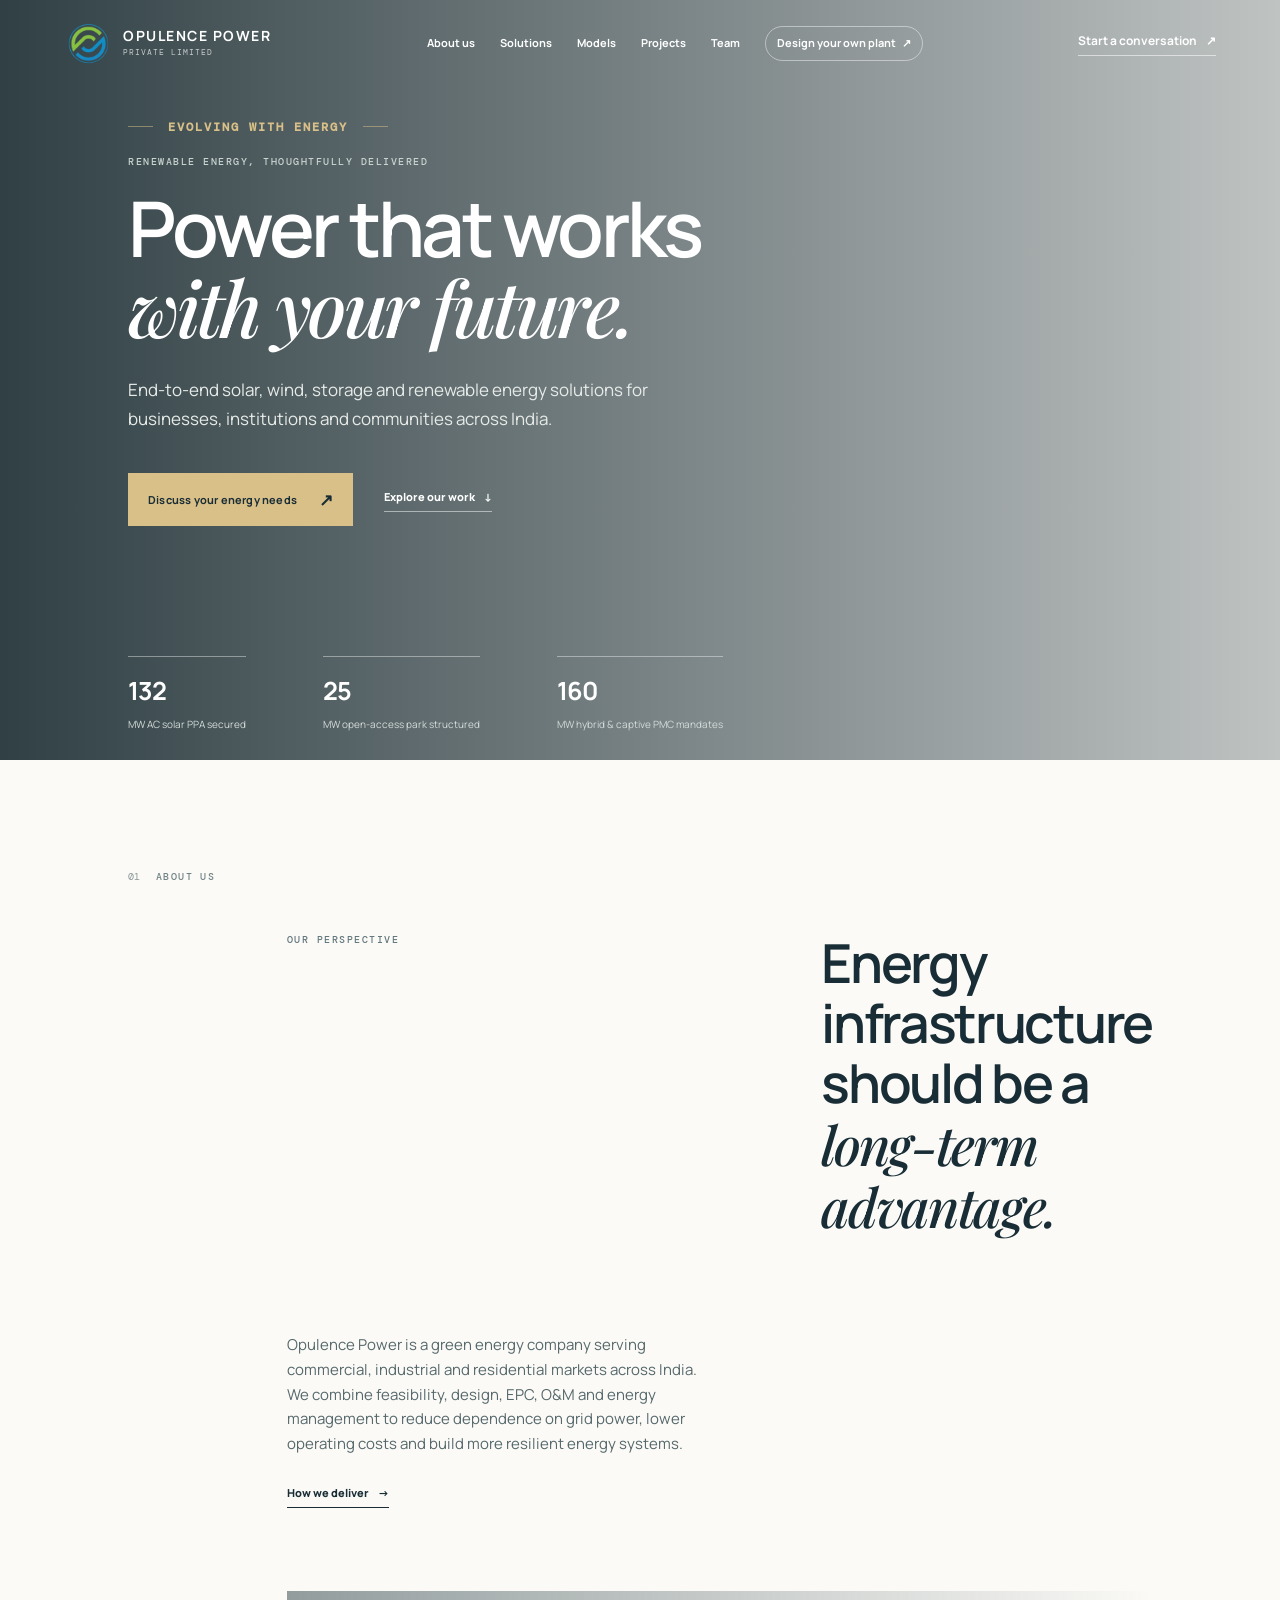
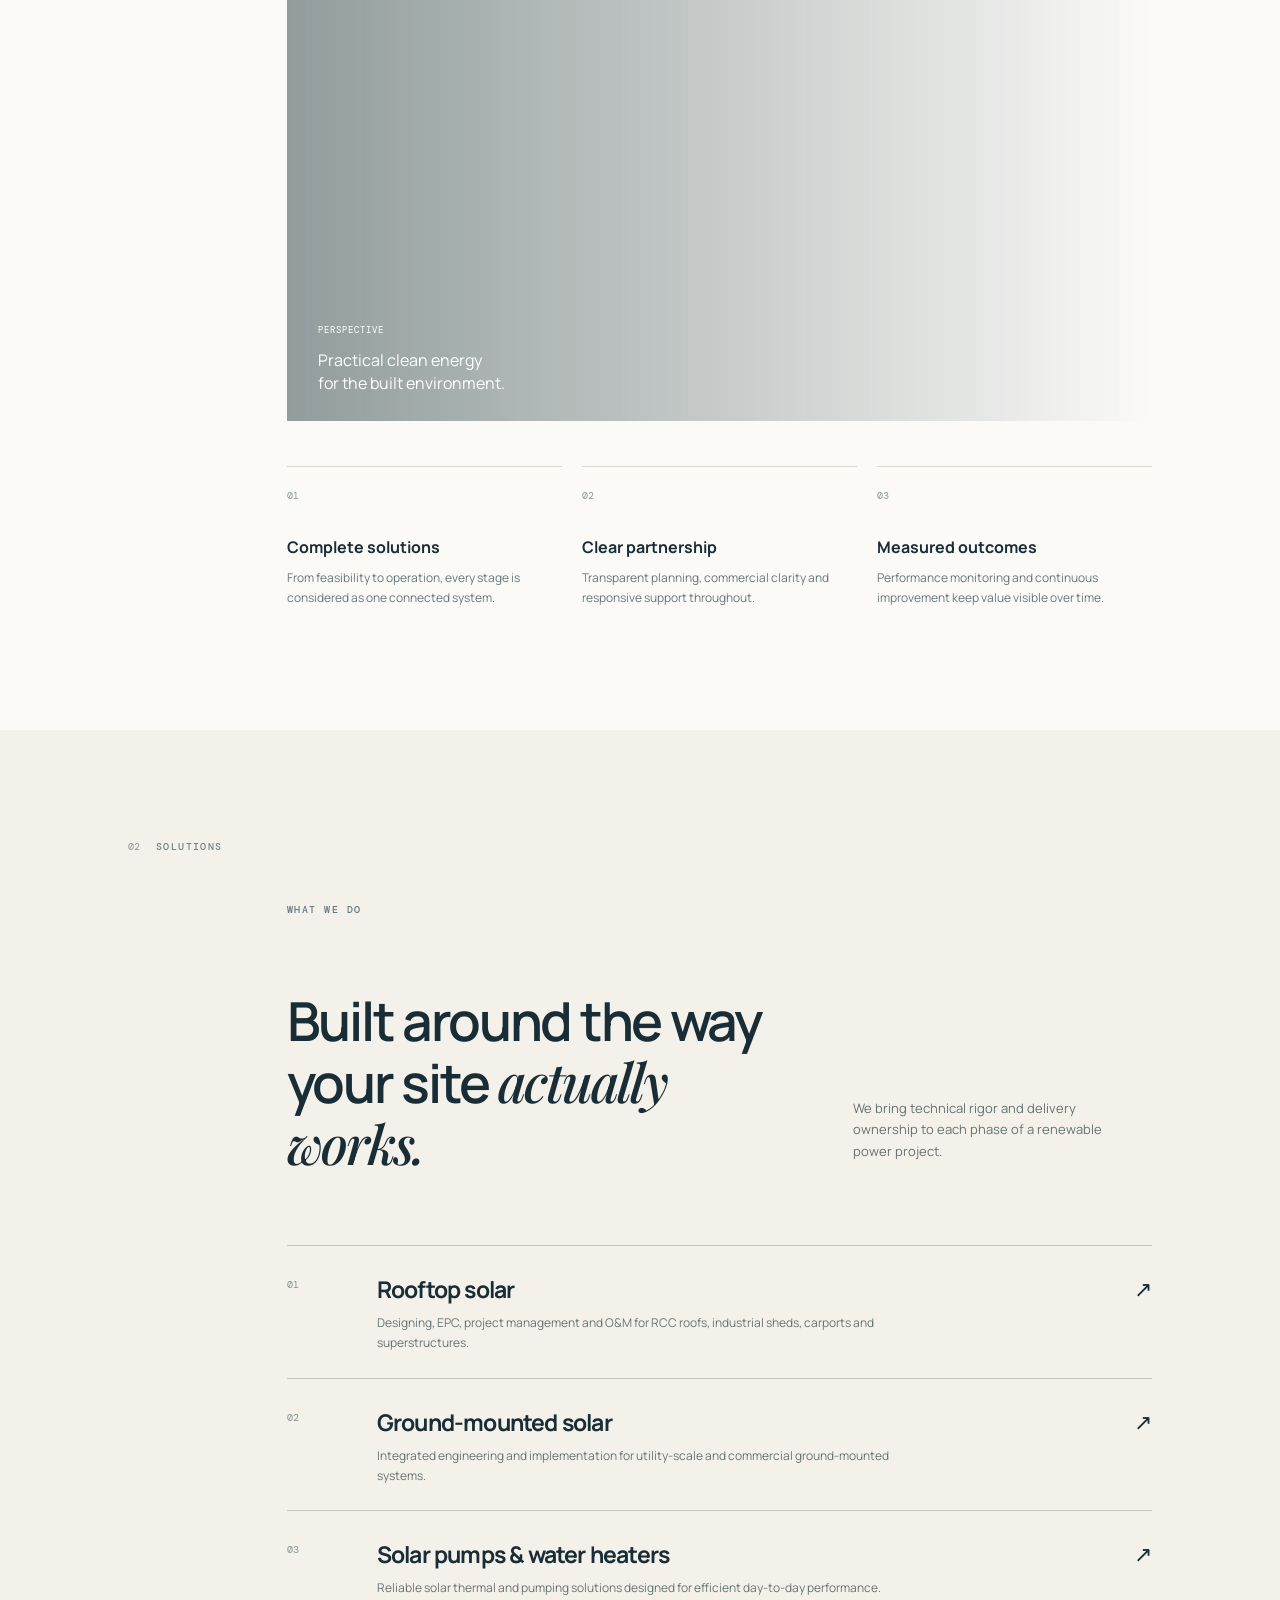
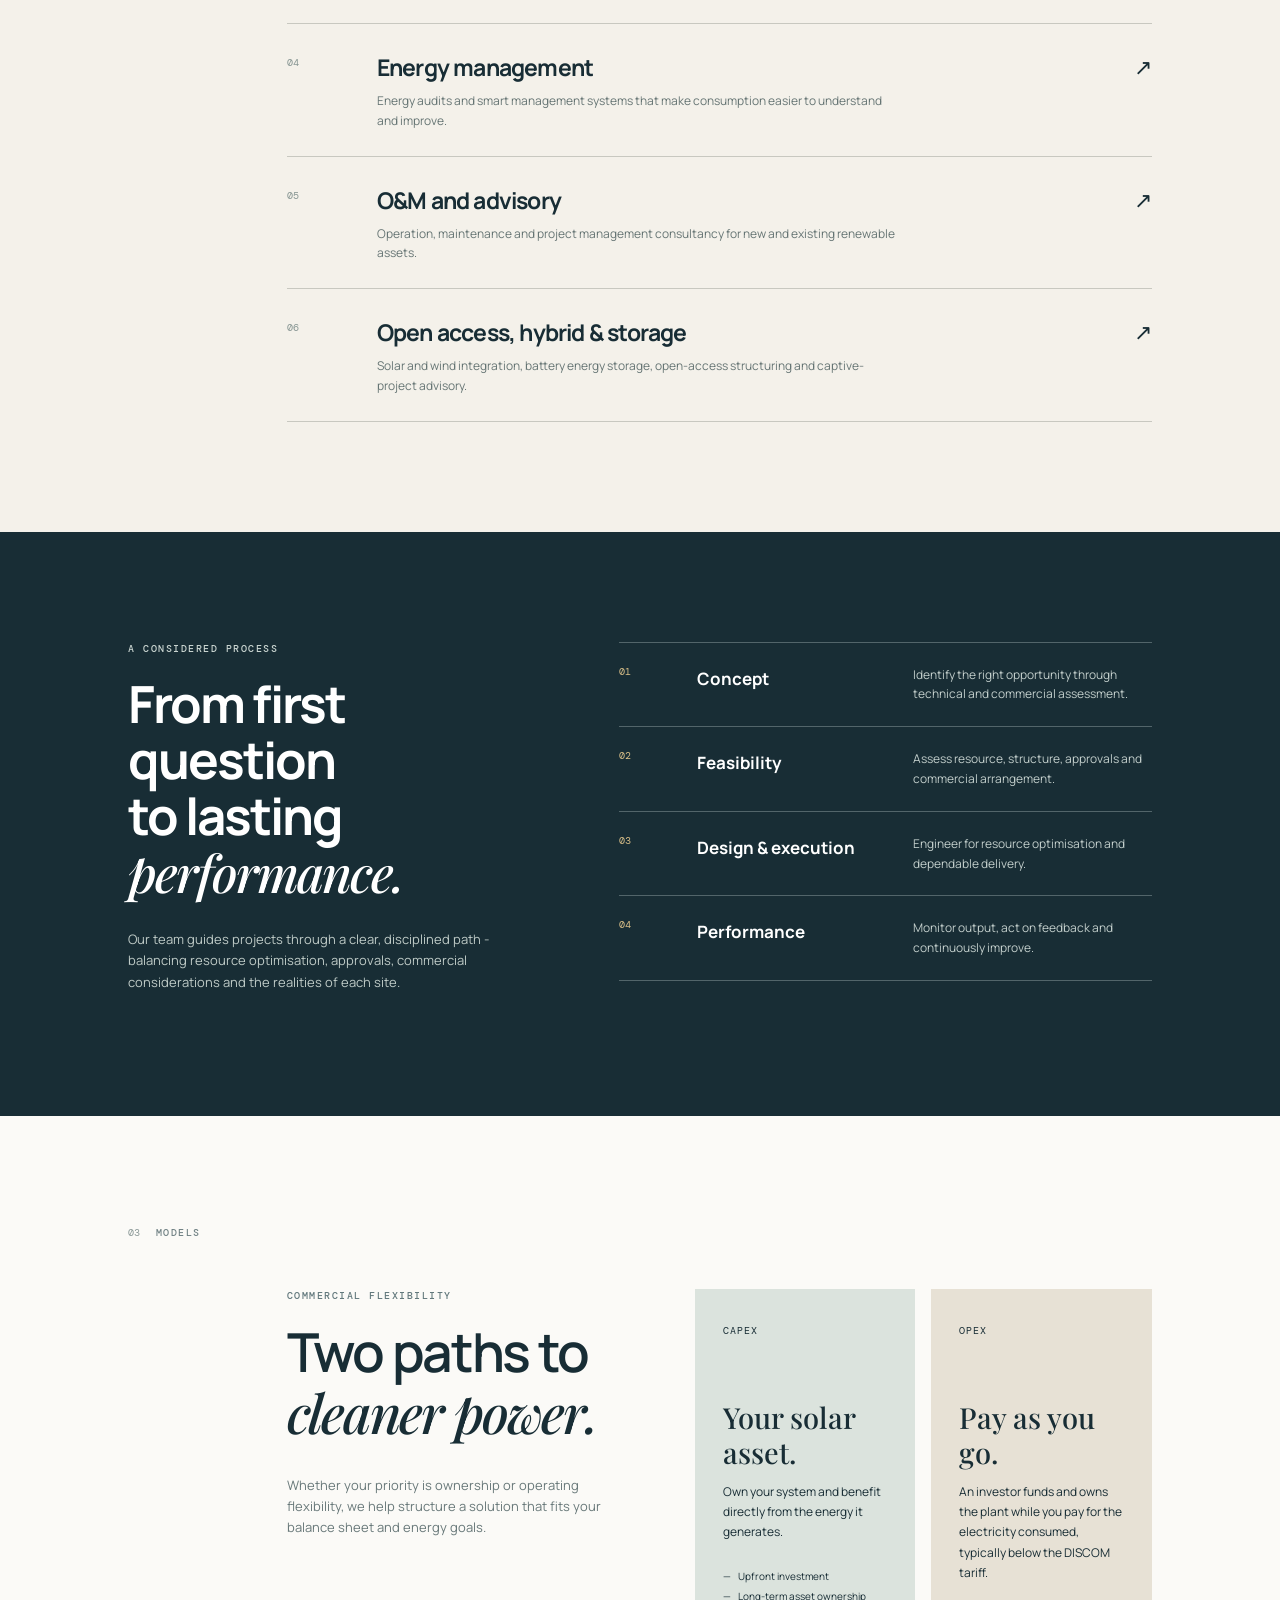
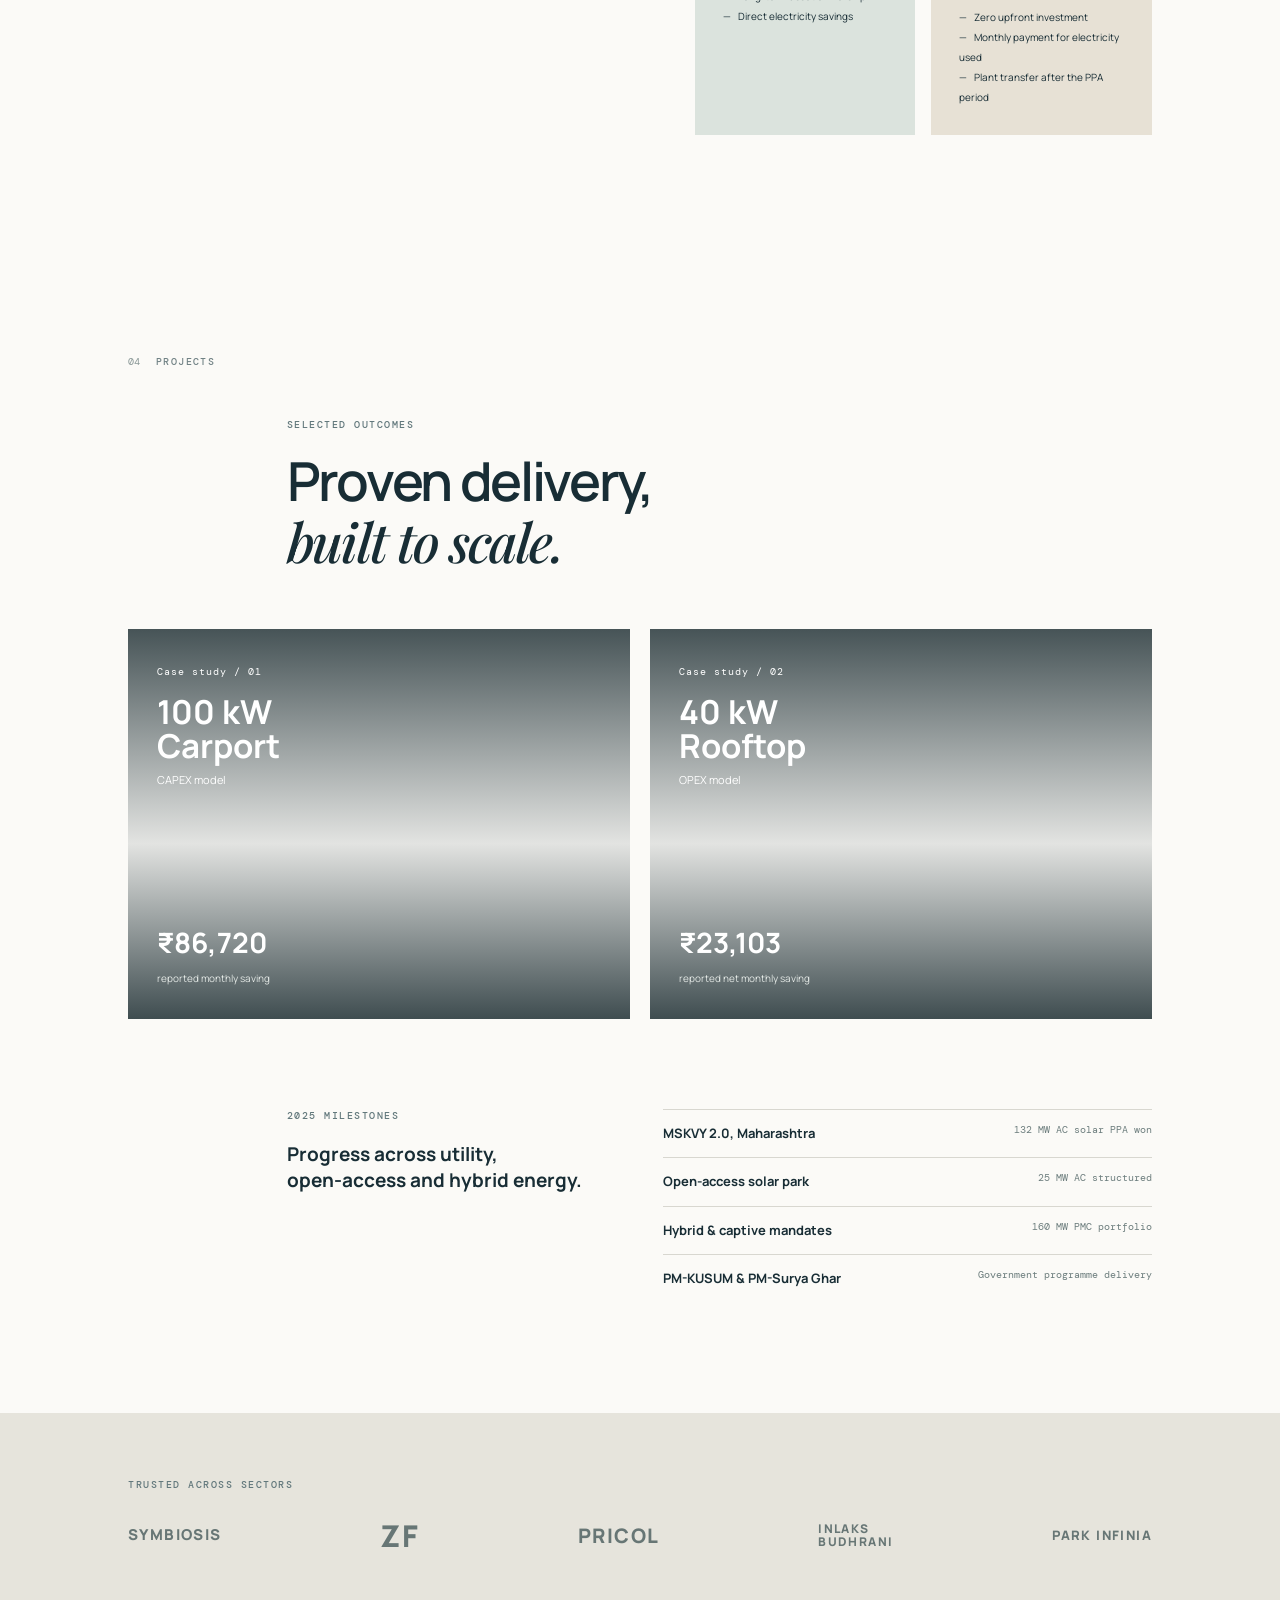
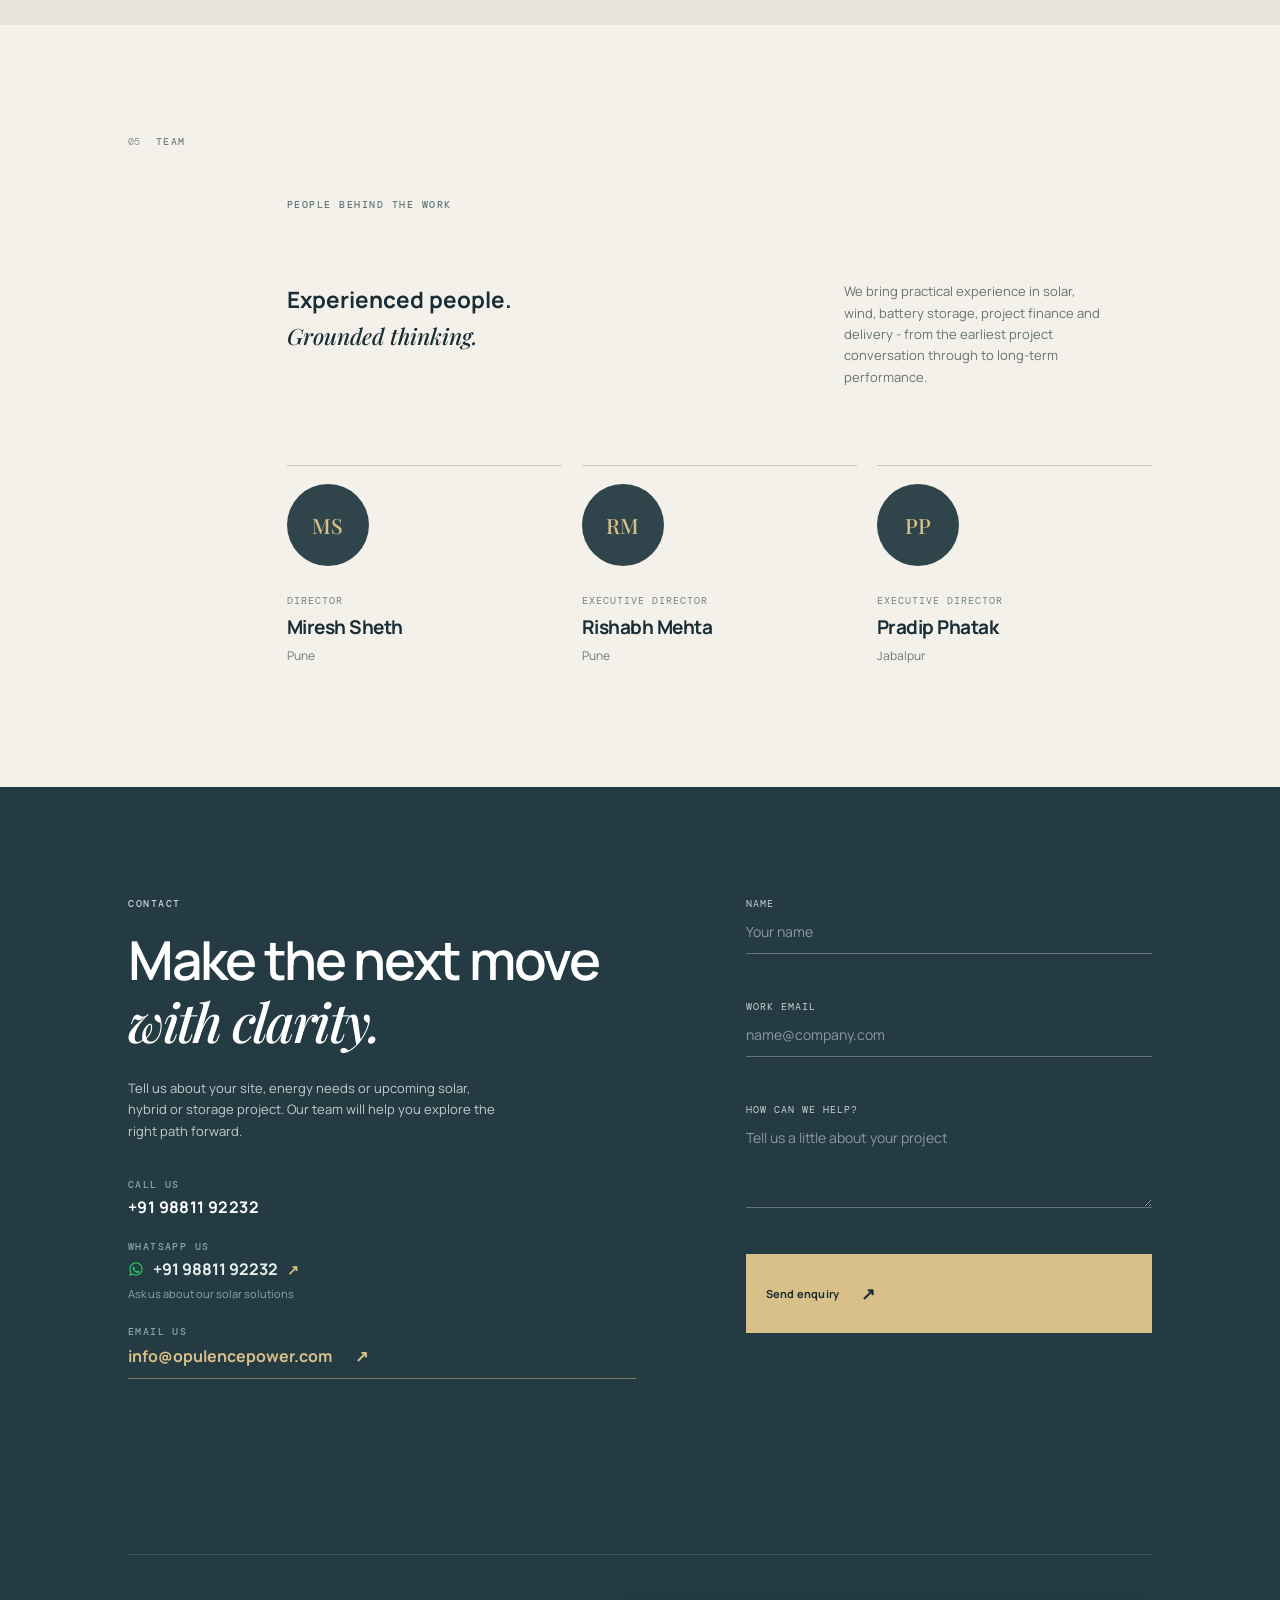
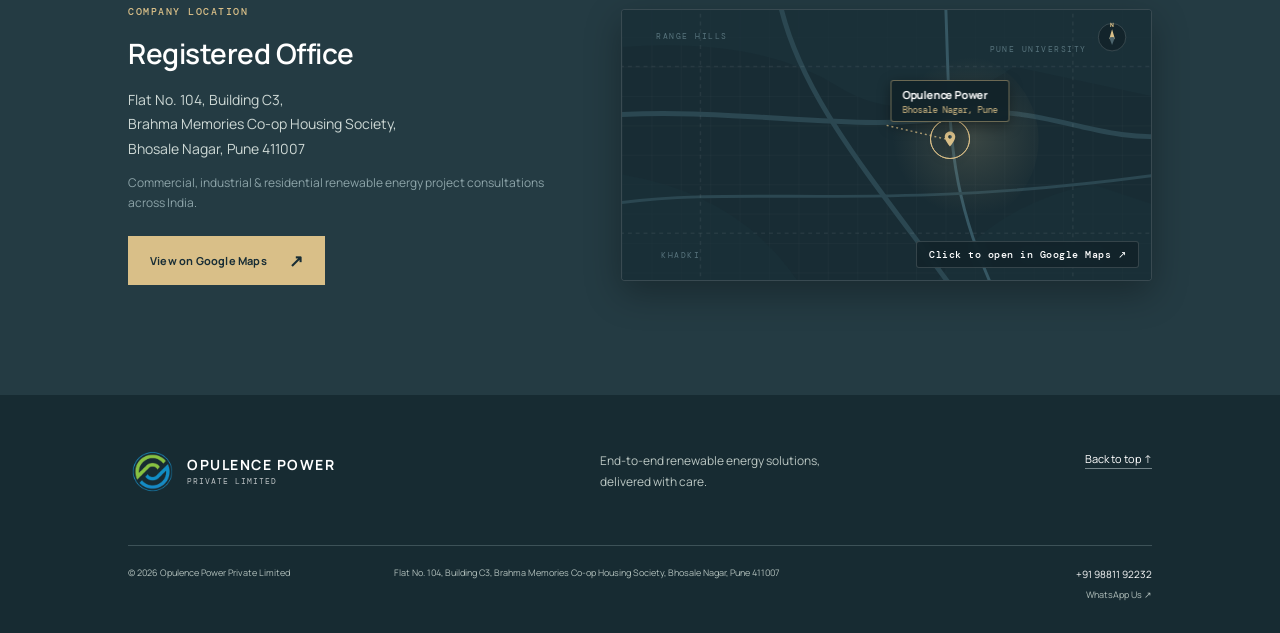
==== commit 5b968d7f: "Update website design, assets, and interactive features" ====
--- a/index.html
+++ b/index.html
@@ -1,623 +1,442 @@
 <!doctype html>
-<html lang="en" data-theme="light">
-  <head>
-    <meta charset="UTF-8" />
-    <meta name="viewport" content="width=device-width, initial-scale=1.0" />
-    <meta name="description" content="Opulence Power Private Limited - Turnkey Solar EPC, Rooftop, Ground-Mounted, Hybrid Storage and Feasibility Solutions across India." />
-    <title>Opulence Power | Evolving with Energy</title>
-    <link rel="preconnect" href="https://fonts.googleapis.com" />
-    <link rel="preconnect" href="https://fonts.gstatic.com" crossorigin />
-    <link href="https://fonts.googleapis.com/css2?family=DM+Mono:wght@400;500;700&family=Plus+Jakarta+Sans:wght@400;500;600;700;800&family=Manrope:wght@500;600;700&display=swap" rel="stylesheet" />
-    <link rel="stylesheet" href="styles.css" />
-  </head>
-  <body>
-    <!-- Top Navigation Bar -->
+<html lang="en">
+
+<head>
+  <meta charset="UTF-8" />
+  <meta name="viewport" content="width=device-width, initial-scale=1.0" />
+  <meta name="description"
+    content="Opulence Power - end-to-end solar, wind, storage and renewable energy solutions for commercial, industrial and residential projects." />
+  <title>Opulence Power | Evolving with Energy</title>
+  <link rel="preconnect" href="https://fonts.googleapis.com" />
+  <link rel="preconnect" href="https://fonts.gstatic.com" crossorigin />
+  <link
+    href="https://fonts.googleapis.com/css2?family=DM+Mono:wght@400;500&family=Manrope:wght@400;500;600;700;800&family=Playfair+Display:wght@500;600&display=swap"
+    rel="stylesheet" />
+  <link rel="stylesheet" href="styles.css" />
+</head>
+
+<body>
+  <div class="site-shell">
     <header class="topbar">
-      <div class="container">
-        <!-- Authentic Brand Identity from Sponsor Document -->
-        <a class="brand-link" href="#home" aria-label="Opulence Power Home">
-          <img src="assets/OpulenceLogo.png" alt="Opulence Power Emblem" class="brand-emblem-img" />
-          <img src="assets/opulenceBrandName.png" alt="Opulence Power Private Limited - Evolving with Energy" class="brand-text-img" />
-        </a>
-
-        <nav class="desktop-nav" id="main-nav" aria-label="Main Navigation">
-          <a href="#about">About</a>
-          <a href="#services">Solutions</a>
-          <a href="#process">Process</a>
-          <a href="#models">Models</a>
-          <a href="#projects">Projects</a>
-          <a href="#team">Team</a>
-          <a href="design-your-own-plant.html">Design Plant <span>↗</span></a>
-        </nav>
-
-        <div class="nav-actions">
-          <!-- Sharp Minimalist Theme Toggle -->
-          <button id="theme-toggle" class="theme-toggle-btn" aria-label="Toggle light or dark theme" title="Toggle theme">
-            <svg class="sun-icon" viewBox="0 0 24 24" aria-hidden="true">
-              <circle cx="12" cy="12" r="5"></circle>
-              <line x1="12" y1="1" x2="12" y2="3"></line>
-              <line x1="12" y1="21" x2="12" y2="23"></line>
-              <line x1="4.22" y1="4.22" x2="5.64" y2="5.64"></line>
-              <line x1="18.36" y1="18.36" x2="19.78" y2="19.78"></line>
-              <line x1="1" y1="12" x2="3" y2="12"></line>
-              <line x1="21" y1="12" x2="23" y2="12"></line>
-              <line x1="4.22" y1="19.78" x2="5.64" y2="18.36"></line>
-              <line x1="18.36" y1="5.64" x2="19.78" y2="4.22"></line>
-            </svg>
-            <svg class="moon-icon" viewBox="0 0 24 24" aria-hidden="true">
-              <path d="M21 12.79A9 9 0 1 1 11.21 3 7 7 0 0 0 21 12.79z"></path>
-            </svg>
-          </button>
-          
-          <a class="btn btn-blue" href="#contact">Contact Us</a>
-          <button class="menu-toggle" id="menu-toggle-btn" aria-label="Toggle Menu" aria-expanded="false">
-            <svg viewBox="0 0 24 24" fill="none" stroke="currentColor" stroke-width="2" stroke-linecap="square" stroke-linejoin="miter"><line x1="3" y1="12" x2="21" y2="12"></line><line x1="3" y1="6" x2="21" y2="6"></line><line x1="3" y1="18" x2="21" y2="18"></line></svg>
-          </button>
-        </div>
-      </div>
+      <a class="brand" href="#home" aria-label="Opulence Power home">
+        <img src="logo.png" alt="Opulence Power Logo" class="brand-logo" />
+        <span class="brand-text"><b>OPULENCE POWER</b><small>PRIVATE LIMITED</small></span>
+      </a>
+      <nav class="desktop-nav" aria-label="Main navigation">
+        <a href="#about">About us</a><a href="#services">Solutions</a><a href="#models">Models</a><a
+          href="#projects">Projects</a><a href="#team">Team</a><a class="plant-link"
+          href="design-your-own-plant.html">Design your own plant <span>↗</span></a>
+      </nav>
+      <a class="nav-contact" href="#contact">Start a conversation <span>↗</span></a>
+      <button class="menu-toggle" aria-label="Open menu" aria-expanded="false"><span></span><span></span></button>
     </header>
 
     <main>
-      <!-- Hero Section -->
-      <section id="home" class="hero-section">
-        <div class="container">
-          <div class="hero-grid">
-            <div class="hero-content">
-              <span class="hero-tag">Solar EPC & Renewable Engineering</span>
-              <h1 class="hero-title">
-                Power that works with <span class="highlight-blue">your balance sheet</span> and <span class="highlight-green">your future.</span>
-              </h1>
-              <p class="hero-desc">
-                End-to-end solar, wind, battery storage, and turnkey renewable energy infrastructure for commercial, industrial, and residential sectors across Maharashtra and India.
-              </p>
-              <div class="hero-buttons">
-                <a class="btn btn-primary" href="design-your-own-plant.html">Design Your Plant <span>↗</span></a>
-                <a class="btn btn-outline" href="#services">Explore Solutions</a>
-              </div>
-            </div>
-
-            <!-- Hero Feasibility Box -->
-            <div class="hero-visual">
-              <div class="hero-card">
-                <div class="hero-card-header">
-                  <span class="hero-card-title">Solar Feasibility Assessment</span>
-                  <span class="status-pill">Technical Review</span>
-                </div>
-                <div class="feasibility-steps-mini">
-                  <div class="f-step">
-                    <div class="f-step-icon">
-                      <svg width="18" height="18" viewBox="0 0 24 24" fill="none" stroke="currentColor" stroke-width="2"><path d="M4.5 16.5c-1.5 1.26-2 5-2 5s3.74-.5 5-2c.71-.84.7-2.13-.09-2.91a2.18 2.18 0 0 0-2.91-.09z"></path><path d="m12 15-3-3a22 22 0 0 1 2-3.95A12.88 12.88 0 0 1 22 2c0 2.72-.78 7.5-6 11a22.35 22.35 0 0 1-4 2z"></path><path d="M9 12H4s.55-3.03 2-4c1.62-1.08 5 0 5 0"></path><path d="M12 15v5s3.03-.55 4-2c1.08-1.62 0-5 0-5"></path></svg>
-                    </div>
-                    <div class="f-step-text">
-                      <h4>Satellite Rooftop Analysis</h4>
-                      <p>High-resolution shadow and usable rooftop area modeling.</p>
-                    </div>
+      <section id="home" class="hero page-section active">
+        <div class="hero-copy">
+          <p class="hero-tagline">EVOLVING WITH ENERGY</p>
+          <p class="eyebrow light">Renewable energy, thoughtfully delivered</p>
+          <h1>Power that works<br /><em>with your future.</em></h1>
+          <p class="hero-text">End-to-end solar, wind, storage and renewable energy solutions for businesses,
+            institutions and communities across India.</p>
+          <div class="hero-actions"><a class="button button-sand" href="#contact">Discuss your energy needs
+              <span>↗</span></a><a class="text-link light" href="#services">Explore our work <span>↓</span></a></div>
+        </div>
+        <div class="hero-bottom">
+          <div><span class="stat-number">132</span><small>MW AC solar PPA secured</small></div>
+          <div><span class="stat-number">25</span><small>MW open-access park structured</small></div>
+          <div><span class="stat-number">160</span><small>MW hybrid & captive PMC mandates</small></div>
+        </div>
+      </section>
+
+      <section id="about" class="about page-section">
+        <div class="section-label"><span>01</span>
+          <p>About Us</p>
+        </div>
+        <div class="about-main">
+          <p class="eyebrow">Our perspective</p>
+          <h2>Energy infrastructure should be a <em>long-term advantage.</em></h2>
+          <div class="about-body">
+            <p>Opulence Power is a green energy company serving commercial, industrial and residential markets across
+              India. We combine feasibility, design, EPC, O&M and energy management to reduce dependence on grid power,
+              lower operating costs and build more resilient energy systems.</p><a class="text-link"
+              href="#services">How we deliver <span>→</span></a>
+          </div>
+        </div>
+        <div class="about-image">
+          <div class="image-caption"><span>Perspective</span>
+            <p>Practical clean energy<br />for the built environment.</p>
+          </div>
+        </div>
+        <div class="principles">
+          <article><span>01</span>
+            <h3>Complete solutions</h3>
+            <p>From feasibility to operation, every stage is considered as one connected system.</p>
+          </article>
+          <article><span>02</span>
+            <h3>Clear partnership</h3>
+            <p>Transparent planning, commercial clarity and responsive support throughout.</p>
+          </article>
+          <article><span>03</span>
+            <h3>Measured outcomes</h3>
+            <p>Performance monitoring and continuous improvement keep value visible over time.</p>
+          </article>
+        </div>
+      </section>
+
+      <section id="services" class="services page-section">
+        <div class="section-label"><span>02</span>
+          <p>Solutions</p>
+        </div>
+        <div class="section-heading">
+          <p class="eyebrow">What we do</p>
+          <h2>Built around the way<br />your site <em>actually works.</em></h2>
+          <p>We bring technical rigor and delivery ownership to each phase of a renewable power project.</p>
+        </div>
+        <div class="service-list">
+          <article><span>01</span>
+            <div>
+              <h3>Rooftop solar</h3>
+              <p>Designing, EPC, project management and O&M for RCC roofs, industrial sheds, carports and
+                superstructures.</p>
+            </div><a href="#contact" aria-label="Ask about rooftop solar">↗</a>
+          </article>
+          <article><span>02</span>
+            <div>
+              <h3>Ground-mounted solar</h3>
+              <p>Integrated engineering and implementation for utility-scale and commercial ground-mounted systems.</p>
+            </div><a href="#contact" aria-label="Ask about ground mounted solar">↗</a>
+          </article>
+          <article><span>03</span>
+            <div>
+              <h3>Solar pumps & water heaters</h3>
+              <p>Reliable solar thermal and pumping solutions designed for efficient day-to-day performance.</p>
+            </div><a href="#contact" aria-label="Ask about solar pumps and water heaters">↗</a>
+          </article>
+          <article><span>04</span>
+            <div>
+              <h3>Energy management</h3>
+              <p>Energy audits and smart management systems that make consumption easier to understand and improve.</p>
+            </div><a href="#contact" aria-label="Ask about energy management">↗</a>
+          </article>
+          <article><span>05</span>
+            <div>
+              <h3>O&M and advisory</h3>
+              <p>Operation, maintenance and project management consultancy for new and existing renewable assets.</p>
+            </div><a href="#contact" aria-label="Ask about operations and maintenance">↗</a>
+          </article>
+          <article><span>06</span>
+            <div>
+              <h3>Open access, hybrid & storage</h3>
+              <p>Solar and wind integration, battery energy storage, open-access structuring and captive-project
+                advisory.</p>
+            </div><a href="#contact" aria-label="Ask about open access, hybrid and storage solutions">↗</a>
+          </article>
+        </div>
+      </section>
+
+      <section class="process page-section">
+        <div class="process-intro">
+          <p class="eyebrow light">A considered process</p>
+          <h2>From first question<br />to lasting <em>performance.</em></h2>
+          <p>Our team guides projects through a clear, disciplined path - balancing resource optimisation, approvals,
+            commercial considerations and the realities of each site.</p>
+        </div>
+        <div class="process-steps">
+          <article><span>01</span>
+            <h3>Concept</h3>
+            <p>Identify the right opportunity through technical and commercial assessment.</p>
+          </article>
+          <article><span>02</span>
+            <h3>Feasibility</h3>
+            <p>Assess resource, structure, approvals and commercial arrangement.</p>
+          </article>
+          <article><span>03</span>
+            <h3>Design & execution</h3>
+            <p>Engineer for resource optimisation and dependable delivery.</p>
+          </article>
+          <article><span>04</span>
+            <h3>Performance</h3>
+            <p>Monitor output, act on feedback and continuously improve.</p>
+          </article>
+        </div>
+      </section>
+
+      <section id="models" class="models page-section">
+        <div class="section-label"><span>03</span>
+          <p>Models</p>
+        </div>
+        <div class="models-grid">
+          <div>
+            <p class="eyebrow">Commercial flexibility</p>
+            <h2>Two paths to<br /><em>cleaner power.</em></h2>
+            <p class="models-copy">Whether your priority is ownership or operating flexibility, we help structure a
+              solution that fits your balance sheet and energy goals.</p>
+          </div>
+          <div class="model-cards">
+            <article class="model-card capex"><span>CAPEX</span>
+              <h3>Your solar asset.</h3>
+              <p>Own your system and benefit directly from the energy it generates.</p>
+              <ul>
+                <li>Upfront investment</li>
+                <li>Long-term asset ownership</li>
+                <li>Direct electricity savings</li>
+              </ul>
+            </article>
+            <article class="model-card opex"><span>OPEX</span>
+              <h3>Pay as you go.</h3>
+              <p>An investor funds and owns the plant while you pay for the electricity consumed, typically below the
+                DISCOM tariff.</p>
+              <ul>
+                <li>Zero upfront investment</li>
+                <li>Monthly payment for electricity used</li>
+                <li>Plant transfer after the PPA period</li>
+              </ul>
+            </article>
+          </div>
+        </div>
+      </section>
+
+      <section id="projects" class="projects page-section">
+        <div class="section-label"><span>04</span>
+          <p>Projects</p>
+        </div>
+        <div class="project-header">
+          <p class="eyebrow">Selected outcomes</p>
+          <h2>Proven delivery,<br /><em>built to scale.</em></h2>
+        </div>
+        <div class="case-grid">
+          <article class="case-card carport">
+            <div><span>Case study / 01</span>
+              <h3>100 kW<br />Carport</h3>
+              <p>CAPEX model</p>
+            </div>
+            <div class="case-number"><strong>₹86,720</strong><small>reported monthly saving</small></div>
+          </article>
+          <article class="case-card rooftop">
+            <div><span>Case study / 02</span>
+              <h3>40 kW<br />Rooftop</h3>
+              <p>OPEX model</p>
+            </div>
+            <div class="case-number"><strong>₹23,103</strong><small>reported net monthly saving</small></div>
+          </article>
+        </div>
+        <div class="portfolio">
+          <div>
+            <p class="eyebrow">2025 milestones</p>
+            <h3>Progress across utility,<br />open-access and hybrid energy.</h3>
+          </div>
+          <div class="portfolio-list">
+            <p>MSKVY 2.0, Maharashtra <span>132 MW AC solar PPA won</span></p>
+            <p>Open-access solar park <span>25 MW AC structured</span></p>
+            <p>Hybrid & captive mandates <span>160 MW PMC portfolio</span></p>
+            <p>PM-KUSUM & PM-Surya Ghar <span>Government programme delivery</span></p>
+          </div>
+        </div>
+      </section>
+
+      <section class="clients page-section">
+        <p class="eyebrow">Trusted across sectors</p>
+        <div class="client-names">
+          <span>SYMBIOSIS</span><span>ZF</span><span>PRICOL</span><span>INLAKS<br />BUDHRANI</span><span>PARK
+            INFINIA</span>
+        </div>
+      </section>
+
+      <section id="team" class="team page-section">
+        <div class="section-label"><span>05</span>
+          <p>Team</p>
+        </div>
+        <div class="team-heading">
+          <p class="eyebrow">People behind the work</p>
+          <h2>Experienced people.<br /><em>Grounded thinking.</em></h2>
+          <p>We bring practical experience in solar, wind, battery storage, project finance and delivery - from the
+            earliest project conversation through to long-term performance.</p>
+        </div>
+        <div class="team-grid">
+          <article>
+            <div class="team-initials">MS</div>
+            <p class="team-role">Director</p>
+            <h3>Miresh Sheth</h3>
+            <p>Pune</p>
+          </article>
+          <article>
+            <div class="team-initials">RM</div>
+            <p class="team-role">Executive Director</p>
+            <h3>Rishabh Mehta</h3>
+            <p>Pune</p>
+          </article>
+          <article>
+            <div class="team-initials">PP</div>
+            <p class="team-role">Executive Director</p>
+            <h3>Pradip Phatak</h3>
+            <p>Jabalpur</p>
+          </article>
+        </div>
+      </section>
+
+      <section id="contact" class="contact page-section">
+        <div class="contact-intro">
+          <p class="eyebrow light">Contact</p>
+          <h2>Make the next move<br /><em>with clarity.</em></h2>
+          <p class="contact-copy">Tell us about your site, energy needs or upcoming solar, hybrid or storage project.
+            Our team will help you explore the right path forward.</p>
+
+          <div class="contact-channels">
+            <div class="contact-channel">
+              <span class="channel-label">Call Us</span>
+              <a class="channel-link phone-link" href="tel:+919881192232">+91 98811 92232</a>
+            </div>
+
+            <div class="contact-channel">
+              <span class="channel-label">WhatsApp Us</span>
+              <a class="channel-link whatsapp-link"
+                href="https://wa.me/919881192232?text=Hello%2C%20I%20would%20like%20to%20know%20more%20about%20your%20solar%20solutions."
+                target="_blank" rel="noopener noreferrer">
+                <svg class="channel-icon" viewBox="0 0 24 24" width="16" height="16" aria-hidden="true"
+                  fill="currentColor">
+                  <path
+                    d="M12.04 2c-5.46 0-9.91 4.45-9.91 9.91 0 1.75.46 3.45 1.32 4.95L2.05 22l5.25-1.38c1.45.79 3.08 1.21 4.74 1.21 5.46 0 9.91-4.45 9.91-9.91 0-2.65-1.03-5.14-2.9-7.01A9.816 9.816 0 0 0 12.04 2m.01 1.67c2.2 0 4.26.86 5.82 2.42a8.225 8.225 0 0 1 2.41 5.83c0 4.54-3.7 8.24-8.24 8.24-1.48 0-2.93-.4-4.2-1.15l-.3-.18-3.12.82.83-3.04-.2-.31a8.196 8.196 0 0 1-1.26-4.38c0-4.54 3.7-8.24 8.24-8.24m4.52 11.53c-.25-.13-1.47-.72-1.7-.81-.23-.08-.39-.13-.56.13-.17.25-.64.81-.79.97-.14.17-.29.19-.54.06-.25-.13-1.06-.39-2.03-1.25-.75-.67-1.26-1.5-1.41-1.75-.15-.25-.02-.39.11-.51.11-.11.25-.29.37-.44.12-.15.17-.25.25-.42.08-.17.04-.31-.02-.44-.06-.13-.56-1.35-.77-1.85-.2-.49-.41-.42-.56-.43h-.48c-.17 0-.44.06-.67.31-.23.25-.88.86-.88 2.1 0 1.24.9 2.44 1.03 2.61.13.17 1.77 2.71 4.3 3.79.6.26 1.07.41 1.44.53.61.19 1.16.17 1.6.1 0.49-.07 1.47-.6 1.68-1.18.21-.58.21-1.07.15-1.18-.06-.1-.23-.17-.48-.29z" />
+                </svg>
+                <span>+91 98811 92232</span>
+                <span class="channel-arrow">↗</span>
+              </a>
+              <span class="channel-sub">Ask us about our solar solutions</span>
+            </div>
+
+            <div class="contact-channel">
+              <span class="channel-label">Email Us</span>
+              <a class="contact-email" href="mailto:info@opulencepower.com">info@opulencepower.com <span>↗</span></a>
+            </div>
+          </div>
+        </div>
+
+        <form id="contact-form">
+          <label>Name<input required name="name" type="text" placeholder="Your name" /></label>
+          <label>Work email<input required name="email" type="email" placeholder="name@company.com" /></label>
+          <label>How can we help?<textarea required name="message"
+              placeholder="Tell us a little about your project"></textarea></label>
+          <button class="button button-sand" type="submit">Send enquiry <span>↗</span></button>
+          <p class="form-feedback" role="status"></p>
+        </form>
+
+        <div class="contact-location">
+          <div class="location-info">
+            <span class="location-kicker">Company Location</span>
+            <h3 class="location-heading">Registered Office</h3>
+            <p class="location-address">
+              Flat No. 104, Building C3,<br />
+              Brahma Memories Co-op Housing Society,<br />
+              Bhosale Nagar, Pune 411007
+            </p>
+            <p class="location-note">Commercial, industrial & residential renewable energy project consultations across
+              India.</p>
+            <div class="location-actions">
+              <a class="button button-sand location-cta" href="https://maps.app.goo.gl/3TbVdew2NqTimSWV6"
+                target="_blank" rel="noopener noreferrer">
+                View on Google Maps <span>↗</span>
+              </a>
+            </div>
+          </div>
+
+          <div class="location-map-card">
+            <a class="map-link-wrapper" href="https://maps.app.goo.gl/3TbVdew2NqTimSWV6" target="_blank"
+              rel="noopener noreferrer" aria-label="View Opulence Power location on Google Maps">
+              <div class="map-visual" aria-hidden="true">
+                <svg class="map-svg" viewBox="0 0 540 280" preserveAspectRatio="xMidYMid slice"
+                  xmlns="http://www.w3.org/2000/svg">
+                  <defs>
+                    <pattern id="mapGrid" width="30" height="30" patternUnits="userSpaceOnUse">
+                      <path d="M 30 0 L 0 0 0 30" fill="none" stroke="rgba(255,255,255,0.04)" stroke-width="1" />
+                    </pattern>
+                    <radialGradient id="mapGlow" cx="62%" cy="48%" r="45%">
+                      <stop offset="0%" stop-color="rgba(217,191,136,0.18)" />
+                      <stop offset="100%" stop-color="rgba(217,191,136,0)" />
+                    </radialGradient>
+                  </defs>
+                  <rect width="540" height="280" fill="#182c34" />
+                  <rect width="540" height="280" fill="url(#mapGrid)" />
+                  <!-- Stylized urban zones -->
+                  <path d="M 0 40 Q 140 30 220 80 T 400 60 L 540 90 L 540 0 L 0 0 Z" fill="#1b323b" opacity="0.6" />
+                  <path d="M 320 280 Q 380 200 480 180 L 540 200 L 540 280 Z" fill="#1b323b" opacity="0.5" />
+                  <path d="M 0 170 Q 120 190 180 280 L 0 280 Z" fill="#1b323b" opacity="0.5" />
+                  <!-- Stylized road network -->
+                  <path d="M -20 110 C 120 100 240 130 350 110 C 420 95 490 140 560 130" fill="none" stroke="#2b4751"
+                    stroke-width="5" />
+                  <path d="M 160 -10 C 180 90 260 180 340 290" fill="none" stroke="#2b4751" stroke-width="5" />
+                  <path d="M 330 -10 C 335 120 330 180 380 290" fill="none" stroke="#365763" stroke-width="3" />
+                  <path d="M -10 200 C 130 180 260 210 550 170" fill="none" stroke="#2b4751" stroke-width="3" />
+                  <path d="M 80 -10 L 80 290" fill="none" stroke="rgba(255,255,255,0.06)" stroke-width="1.5"
+                    stroke-dasharray="4 4" />
+                  <path d="M 460 -10 L 460 290" fill="none" stroke="rgba(255,255,255,0.06)" stroke-width="1.5"
+                    stroke-dasharray="4 4" />
+                  <path d="M -10 60 L 550 60" fill="none" stroke="rgba(255,255,255,0.06)" stroke-width="1.5"
+                    stroke-dasharray="4 4" />
+                  <path d="M -10 230 L 550 230" fill="none" stroke="rgba(255,255,255,0.06)" stroke-width="1.5"
+                    stroke-dasharray="4 4" />
+                  <!-- Arterial connection to pin -->
+                  <path d="M 270 120 L 335 135" fill="none" stroke="#d9bf88" stroke-width="1.5" stroke-dasharray="2 3"
+                    opacity="0.8" />
+                  <!-- Area labels -->
+                  <text x="35" y="32" fill="#58747d" font-family="'DM Mono', monospace" font-size="8"
+                    letter-spacing="1.5">RANGE HILLS</text>
+                  <text x="375" y="45" fill="#58747d" font-family="'DM Mono', monospace" font-size="8"
+                    letter-spacing="1.5">PUNE UNIVERSITY</text>
+                  <text x="410" y="255" fill="#58747d" font-family="'DM Mono', monospace" font-size="8"
+                    letter-spacing="1.5">SHIVAJINAGAR</text>
+                  <text x="40" y="255" fill="#58747d" font-family="'DM Mono', monospace" font-size="8"
+                    letter-spacing="1.5">KHADKI</text>
+                  <!-- Ambient Glow -->
+                  <circle cx="335" cy="135" r="90" fill="url(#mapGlow)" />
+                  <!-- Compass -->
+                  <g transform="translate(500, 30)">
+                    <circle cx="0" cy="0" r="14" fill="#13242b" stroke="rgba(255,255,255,0.15)" stroke-width="1" />
+                    <path d="M 0 -8 L 3 2 L 0 0 L -3 2 Z" fill="#d9bf88" />
+                    <path d="M 0 8 L 3 0 L 0 0 L -3 0 Z" fill="#4d656d" />
+                    <text x="0" y="-10" fill="#d9bf88" font-family="'DM Mono', monospace" font-size="6"
+                      text-anchor="middle" font-weight="bold">N</text>
+                  </g>
+                </svg>
+                <div class="map-pin-target">
+                  <span class="pin-ring"></span>
+                  <span class="pin-ring pin-ring-delay"></span>
+                  <div class="pin-core">
+                    <svg viewBox="0 0 24 24" width="18" height="18" fill="var(--sand)">
+                      <path
+                        d="M12 2C8.13 2 5 5.13 5 9c0 5.25 7 13 7 13s7-7.75 7-13c0-3.87-3.13-7-7-7zm0 9.5c-1.38 0-2.5-1.12-2.5-2.5s1.12-2.5 2.5-2.5 2.5 1.12 2.5 2.5-1.12 2.5-2.5 2.5z" />
+                    </svg>
                   </div>
-                  <div class="f-step">
-                    <div class="f-step-icon">
-                      <svg width="18" height="18" viewBox="0 0 24 24" fill="none" stroke="currentColor" stroke-width="2"><path d="M14 2H6a2 2 0 0 0-2 2v16a2 2 0 0 0 2 2h12a2 2 0 0 0 2-2V8z"></path><polyline points="14 2 14 8 20 8"></polyline><line x1="16" y1="13" x2="8" y2="13"></line><line x1="16" y1="17" x2="8" y2="17"></line></svg>
-                    </div>
-                    <div class="f-step-text">
-                      <h4>Electricity Bill OCR</h4>
-                      <p>Automated consumption analysis and tariff optimization.</p>
-                    </div>
-                  </div>
-                  <div class="f-step">
-                    <div class="f-step-icon">
-                      <svg width="18" height="18" viewBox="0 0 24 24" fill="none" stroke="currentColor" stroke-width="2"><line x1="18" y1="20" x2="18" y2="10"></line><line x1="12" y1="20" x2="12" y2="4"></line><line x1="6" y1="20" x2="6" y2="14"></line></svg>
-                    </div>
-                    <div class="f-step-text">
-                      <h4>Generation & ROI Projection</h4>
-                      <p>Accurate plant sizing, DISCOM net-metering & subsidy calculations.</p>
-                    </div>
+                  <div class="pin-tooltip">
+                    <strong>Opulence Power</strong>
+                    <span>Bhosale Nagar, Pune</span>
                   </div>
                 </div>
-              </div>
-            </div>
-          </div>
-
-          <!-- Hero Metrics Bar -->
-          <div class="hero-stats-row">
-            <div class="stat-box">
-              <div class="stat-number">132 <span style="font-size: 18px; font-weight: 700;">MW AC</span></div>
-              <div class="stat-label">Solar PPA secured under MSKVY 2.0 (Maharashtra)</div>
-            </div>
-            <div class="stat-box">
-              <div class="stat-number">25 <span style="font-size: 18px; font-weight: 700;">MW AC</span></div>
-              <div class="stat-label">Structured open-access solar park capacity</div>
-            </div>
-            <div class="stat-box">
-              <div class="stat-number">160 <span style="font-size: 18px; font-weight: 700;">MW</span></div>
-              <div class="stat-label">Hybrid, captive & project PMC mandates</div>
-            </div>
-          </div>
-        </div>
-      </section>
-
-      <!-- About Section -->
-      <section id="about" class="section">
-        <div class="container">
-          <div class="section-header">
-            <span class="section-badge">About Opulence Power</span>
-            <h2 class="section-title">Clean energy infrastructure engineered for long-term reliability.</h2>
-            <p class="section-subtitle">
-              Headquartered in Pune, Opulence Power Private Limited combines technical feasibility, precision engineering, turnkey EPC, DISCOM net-metering liaisoning, and lifecycle O&M to reduce operational electricity costs.
-            </p>
-          </div>
-
-          <div class="about-grid">
-            <div class="about-text">
-              <p>
-                We partner with commercial facilities, industrial manufacturing hubs, educational institutions, and residential societies across India. Every system is engineered as a unified, high-yield asset designed for maximum uptime and grid compatibility.
-              </p>
-              <p>
-                From initial rooftop feasibility to commercial structuring (CAPEX & OPEX/RESCO) and ongoing performance monitoring, we deliver complete energy transition ownership.
-              </p>
-              <div style="margin-top: 20px;">
-                <a href="#contact" class="btn btn-outline">Discuss Your Energy Needs <span>→</span></a>
-              </div>
-            </div>
-
-            <!-- Sharp Blueprint Placeholder Frame -->
-            <div class="blueprint-frame">
-              <div class="blueprint-header">
-                <span class="blueprint-badge">PLANT SPECIFICATION</span>
-                <span class="status-pill">Turnkey EPC</span>
-              </div>
-              <div class="blueprint-footer">
-                <h4>Commercial & Industrial Solar Deployment</h4>
-                <p>Engineered for high irradiation yields, structural integrity, and seamless grid synchronization.</p>
-              </div>
-            </div>
-          </div>
-
-          <!-- 3 Core Principles -->
-          <div class="principles-grid">
-            <div class="principle-card">
-              <span class="principle-num">01 / INTEGRATED</span>
-              <h3>End-to-End Ownership</h3>
-              <p>Feasibility, procurement, structural engineering, grid approvals, and long-term O&M managed by a single expert team.</p>
-            </div>
-            <div class="principle-card">
-              <span class="principle-num">02 / TRANSPARENT</span>
-              <h3>Commercial Clarity</h3>
-              <p>Clear financial modeling, transparent payback timelines, DISCOM tariff comparisons, and subsidy assistance.</p>
-            </div>
-            <div class="principle-card">
-              <span class="principle-num">03 / VERIFIED</span>
-              <h3>Measured Performance</h3>
-              <p>Real-time generation telemetry, proactive maintenance, and continuous optimization ensure sustained asset yields.</p>
-            </div>
-          </div>
-        </div>
-      </section>
-
-      <!-- Solutions / Services Section -->
-      <section id="services" class="section section-alt">
-        <div class="container">
-          <div class="section-header centered">
-            <span class="section-badge">Turnkey Capabilities</span>
-            <h2 class="section-title">Built around your site’s operational reality.</h2>
-            <p class="section-subtitle">
-              Engineered with technical rigor and Tier-1 components to maximize energy yield and return on investment.
-            </p>
-          </div>
-
-          <div class="services-grid">
-            <!-- Service 1 -->
-            <div class="service-card">
-              <div class="service-card-top">
-                <span class="service-index">01 / ROOFTOP</span>
-                <h3>Rooftop Solar Plants</h3>
-                <p>Turnkey engineering, procurement, and construction for RCC roofs, industrial metal sheds, superstructures, and elevated carports.</p>
-              </div>
-              <a href="#contact" class="service-link">Consult on Rooftop Solar <span>→</span></a>
-            </div>
-
-            <!-- Service 2 -->
-            <div class="service-card">
-              <div class="service-card-top">
-                <span class="service-index">02 / UTILITY</span>
-                <h3>Ground-Mounted Solar</h3>
-                <p>Comprehensive design and implementation for utility-scale parks, captive industrial landholdings, and agricultural solar integrations.</p>
-              </div>
-              <a href="#contact" class="service-link">Consult on Ground Mount <span>→</span></a>
-            </div>
-
-            <!-- Service 3 -->
-            <div class="service-card">
-              <div class="service-card-top">
-                <span class="service-index">03 / THERMAL & AGRI</span>
-                <h3>Solar Pumps & Water Heaters</h3>
-                <p>High-efficiency solar water heating systems for institutions and residential complexes, alongside agricultural solar pumping solutions.</p>
-              </div>
-              <a href="#contact" class="service-link">Consult on Solar Pumps <span>→</span></a>
-            </div>
-
-            <!-- Service 4 -->
-            <div class="service-card">
-              <div class="service-card-top">
-                <span class="service-index">04 / EFFICIENCY</span>
-                <h3>Energy Management</h3>
-                <p>Industrial energy audits, power quality assessment, and IoT-based monitoring systems that make consumption clear and actionable.</p>
-              </div>
-              <a href="#contact" class="service-link">Schedule Energy Audit <span>→</span></a>
-            </div>
-
-            <!-- Service 5 -->
-            <div class="service-card">
-              <div class="service-card-top">
-                <span class="service-index">05 / LIFECYCLE</span>
-                <h3>O&M and Advisory</h3>
-                <p>Preventive maintenance, module washing, electrical safety inspections, and Project Management Consultancy (PMC) for renewable assets.</p>
-              </div>
-              <a href="#contact" class="service-link">Explore O&M Services <span>→</span></a>
-            </div>
-
-            <!-- Service 6 -->
-            <div class="service-card">
-              <div class="service-card-top">
-                <span class="service-index">06 / HYBRID & BESS</span>
-                <h3>Open Access & Storage</h3>
-                <p>Open-access solar park structuring, captive project advisory, wind-solar hybrid integration, and Battery Energy Storage Systems (BESS).</p>
-              </div>
-              <a href="#contact" class="service-link">Explore Open Access <span>→</span></a>
-            </div>
-          </div>
-        </div>
-      </section>
-
-      <!-- Process Section -->
-      <section id="process" class="section section-dark">
-        <div class="container">
-          <div class="section-header">
-            <span class="section-badge" style="border-bottom-color: var(--brand-orange); color: #ff9800;">Execution Pipeline</span>
-            <h2 class="section-title">From initial feasibility to lifelong generation.</h2>
-            <p class="section-subtitle">
-              Our systematic EPC lifecycle ensures streamlined statutory approvals, quality installations, and reliable power generation.
-            </p>
-          </div>
-
-          <div class="process-grid">
-            <div class="process-card">
-              <span class="process-step-num">STAGE 01</span>
-              <h3>Site Feasibility</h3>
-              <p>Satellite survey, structural load assessment, shadow modeling, and electricity bill OCR to evaluate optimal capacity.</p>
-            </div>
-            <div class="process-card">
-              <span class="process-step-num">STAGE 02</span>
-              <h3>Engineering & Approvals</h3>
-              <p>Custom electrical schematics, civil structural designs, MSEDCL/DISCOM net-metering applications, and statutory approvals.</p>
-            </div>
-            <div class="process-card">
-              <span class="process-step-num">STAGE 03</span>
-              <h3>Procurement & EPC</h3>
-              <p>Supply of Tier-1 solar modules, inverters, robust mounting structures, followed by precision installation and commissioning.</p>
-            </div>
-            <div class="process-card">
-              <span class="process-step-num">STAGE 04</span>
-              <h3>Monitoring & O&M</h3>
-              <p>Continuous generation tracking, preventive maintenance cycles, and dedicated on-ground support for maximum plant uptime.</p>
-            </div>
-          </div>
-        </div>
-      </section>
-
-      <!-- Commercial Models -->
-      <section id="models" class="section">
-        <div class="container">
-          <div class="section-header centered">
-            <span class="section-badge">Commercial Flexibility</span>
-            <h2 class="section-title">Two structured paths to clean power.</h2>
-            <p class="section-subtitle">
-              Whether your priority is asset ownership or operational cash-flow optimization, we structure models to fit your corporate goals.
-            </p>
-          </div>
-
-          <div class="models-grid">
-            <!-- CAPEX Model -->
-            <div class="model-card capex">
-              <div>
-                <div class="model-header">
-                  <span class="model-badge">CAPEX MODEL</span>
-                  <span class="status-pill">Asset Ownership</span>
-                </div>
-                <h3>Direct Capital Investment</h3>
-                <p>Own the solar plant from day one, claim accelerated depreciation benefits, and maximize lifetime electricity savings.</p>
-                <ul class="model-features">
-                  <li><span>✓</span> 100% System & Asset Ownership</li>
-                  <li><span>✓</span> Direct and immediate reduction in power bills</li>
-                  <li><span>✓</span> Accelerated depreciation & tax benefits</li>
-                  <li><span>✓</span> Typical ROI achieved within 3 to 4 years</li>
-                </ul>
-              </div>
-              <a href="#contact" class="btn btn-primary" style="margin-top: 10px;">Choose CAPEX <span>→</span></a>
-            </div>
-
-            <!-- OPEX / RESCO Model -->
-            <div class="model-card opex">
-              <div>
-                <div class="model-header">
-                  <span class="model-badge">OPEX / RESCO MODEL</span>
-                  <span class="status-pill">Zero Upfront Cost</span>
-                </div>
-                <h3>Pay-Per-Unit Model</h3>
-                <p>Zero upfront capital expenditure. An investor finances and maintains the plant while you pay for electricity at a pre-agreed tariff.</p>
-                <ul class="model-features">
-                  <li><span>✓</span> Zero initial capital expenditure required</li>
-                  <li><span>✓</span> Pre-determined tariff below DISCOM grid rates</li>
-                  <li><span>✓</span> Comprehensive O&M handled by the developer</li>
-                  <li><span>✓</span> Plant asset ownership transfers after PPA term</li>
-                </ul>
-              </div>
-              <a href="#contact" class="btn btn-blue" style="margin-top: 10px;">Choose OPEX <span>→</span></a>
-            </div>
-          </div>
-        </div>
-      </section>
-
-      <!-- Projects & Case Studies -->
-      <section id="projects" class="section section-alt">
-        <div class="container">
-          <div class="section-header">
-            <span class="section-badge">Proven Track Record</span>
-            <h2 class="section-title">Selected project outcomes & milestones.</h2>
-            <p class="section-subtitle">
-              Real-world performance delivery across commercial carports, industrial rooftops, and utility-scale solar programs.
-            </p>
-          </div>
-
-          <div class="case-studies-grid">
-            <!-- Case Study 1 -->
-            <div class="case-card">
-              <div class="blueprint-frame" style="aspect-ratio: 16/9; border-bottom: 1px solid var(--border-color);">
-                <div class="blueprint-header">
-                  <span class="blueprint-badge">PROJECT SPECIFICATION</span>
-                  <span class="status-pill">CAPEX Structure</span>
-                </div>
-                <div class="blueprint-footer">
-                  <h4>Solar Carport Installation</h4>
-                  <p>100 kW Capacity | High-durability structural design</p>
+                <div class="map-overlay-cta">
+                  <span>Click to open in Google Maps ↗</span>
                 </div>
               </div>
-              <div class="case-card-body">
-                <div class="case-meta">
-                  <span class="case-type">Case Study / 01</span>
-                  <span class="case-model">CAPEX Model</span>
-                </div>
-                <h3>100 kW Solar Carport Facility</h3>
-                <p style="color: var(--text-secondary); font-size: 13.5px;">
-                  Custom engineered carport structure providing clean power generation while shading corporate fleet parking.
-                </p>
-                <div class="case-stats-box">
-                  <div class="case-saving">₹86,720</div>
-                  <div class="case-saving-label">Reported monthly electricity cost savings</div>
-                </div>
-              </div>
-            </div>
-
-            <!-- Case Study 2 -->
-            <div class="case-card">
-              <div class="blueprint-frame" style="aspect-ratio: 16/9; border-bottom: 1px solid var(--border-color);">
-                <div class="blueprint-header">
-                  <span class="blueprint-badge">PROJECT SPECIFICATION</span>
-                  <span class="status-pill">OPEX / RESCO</span>
-                </div>
-                <div class="blueprint-footer">
-                  <h4>Commercial Rooftop PV</h4>
-                  <p>40 kW Capacity | Zero upfront client cost</p>
-                </div>
-              </div>
-              <div class="case-card-body">
-                <div class="case-meta">
-                  <span class="case-type">Case Study / 02</span>
-                  <span class="case-model">OPEX Model</span>
-                </div>
-                <h3>40 kW Institutional Rooftop</h3>
-                <p style="color: var(--text-secondary); font-size: 13.5px;">
-                  Grid-synchronized rooftop PV installation delivering immediate tariff savings without capital commitment.
-                </p>
-                <div class="case-stats-box">
-                  <div class="case-saving">₹23,103</div>
-                  <div class="case-saving-label">Reported net monthly energy savings</div>
-                </div>
-              </div>
-            </div>
-          </div>
-
-          <!-- Milestones Grid -->
-          <div class="milestones-box">
-            <div class="milestones-header">
-              <span class="section-badge">Strategic Mandates</span>
-              <h3>Portfolio & Policy Mandates</h3>
-            </div>
-            <div class="milestones-list">
-              <div class="milestone-item">
-                <span class="milestone-name">MSKVY 2.0 (Maharashtra)</span>
-                <span class="milestone-detail">132 MW AC Solar PPA Won</span>
-              </div>
-              <div class="milestone-item">
-                <span class="milestone-name">Open-Access Solar Park</span>
-                <span class="milestone-detail">25 MW AC Structured</span>
-              </div>
-              <div class="milestone-item">
-                <span class="milestone-name">Hybrid & Captive Mandates</span>
-                <span class="milestone-detail">160 MW PMC Portfolio</span>
-              </div>
-              <div class="milestone-item">
-                <span class="milestone-name">PM-KUSUM & PM-Surya Ghar</span>
-                <span class="milestone-detail">Govt. Program Delivery</span>
-              </div>
-            </div>
-          </div>
-        </div>
-      </section>
-
-      <!-- Client Trust -->
-      <section class="clients-section">
-        <div class="container">
-          <p class="clients-title">Trusted By Leading Institutions & Industrial Partners</p>
-          <div class="client-pills">
-            <span class="client-pill">SYMBIOSIS</span>
-            <span class="client-pill">ZF</span>
-            <span class="client-pill">PRICOL</span>
-            <span class="client-pill">INLAKS BUDHRANI</span>
-            <span class="client-pill">PARK INFINIA</span>
-          </div>
-        </div>
-      </section>
-
-      <!-- Leadership Team -->
-      <section id="team" class="section">
-        <div class="container">
-          <div class="section-header centered">
-            <span class="section-badge">Leadership</span>
-            <h2 class="section-title">Experienced leadership. Grounded engineering.</h2>
-            <p class="section-subtitle">
-              Decades of combined expertise in solar EPC, project finance, grid liaisoning, and renewable asset management.
-            </p>
-          </div>
-
-          <div class="team-grid">
-            <div class="team-card">
-              <div class="team-avatar">MS</div>
-              <div class="team-role">Director</div>
-              <h3>Miresh Sheth</h3>
-              <p class="team-location">Pune, Maharashtra</p>
-            </div>
-
-            <div class="team-card">
-              <div class="team-avatar">RM</div>
-              <div class="team-role">Executive Director</div>
-              <h3>Rishabh Mehta</h3>
-              <p class="team-location">Pune, Maharashtra</p>
-            </div>
-
-            <div class="team-card">
-              <div class="team-avatar">PP</div>
-              <div class="team-role">Executive Director</div>
-              <h3>Pradip Phatak</h3>
-              <p class="team-location">Jabalpur</p>
-            </div>
-          </div>
-        </div>
-      </section>
-
-      <!-- Contact Section -->
-      <section id="contact" class="section section-alt">
-        <div class="container">
-          <div class="contact-grid">
-            <div class="contact-info-col">
-              <div>
-                <span class="section-badge">Get In Touch</span>
-                <h2 class="section-title">Let’s engineer your solar transition.</h2>
-                <p class="section-subtitle">
-                  Connect with our technical team to discuss your site feasibility, energy consumption patterns, or upcoming solar projects.
-                </p>
-              </div>
-
-              <div class="contact-card-box">
-                <div class="contact-item">
-                  <div class="contact-icon">
-                    <svg width="18" height="18" viewBox="0 0 24 24" fill="none" stroke="currentColor" stroke-width="2"><path d="M21 10c0 7-9 13-9 13s-9-6-9-13a9 9 0 0 1 18 0z"></path><circle cx="12" cy="10" r="3"></circle></svg>
-                  </div>
-                  <div>
-                    <h4>Corporate Office</h4>
-                    <p>Flat No. 104, Building C3, Brahma Memories Co-op Housing Society, Bhosale Nagar, Pune 411007</p>
-                  </div>
-                </div>
-
-                <div class="contact-item">
-                  <div class="contact-icon">
-                    <svg width="18" height="18" viewBox="0 0 24 24" fill="none" stroke="currentColor" stroke-width="2"><path d="M4 4h16c1.1 0 2 .9 2 2v12c0 1.1-.9 2-2 2H4c-1.1 0-2-.9-2-2V6c0-1.1.9-2 2-2z"></path><polyline points="22,6 12,13 2,6"></polyline></svg>
-                  </div>
-                  <div>
-                    <h4>Email Inquiries</h4>
-                    <p><a href="mailto:info@opulencepower.com">info@opulencepower.com</a></p>
-                  </div>
-                </div>
-
-                <div class="contact-item">
-                  <div class="contact-icon">
-                    <svg width="18" height="18" viewBox="0 0 24 24" fill="none" stroke="currentColor" stroke-width="2"><path d="M22 16.92v3a2 2 0 0 1-2.18 2 19.79 19.79 0 0 1-8.63-3.07 19.5 19.5 0 0 1-6-6 19.79 19.79 0 0 1-3.07-8.67A2 2 0 0 1 4.11 2h3a2 2 0 0 1 2 1.72 12.84 12.84 0 0 0 .7 2.81 2 2 0 0 1-.45 2.11L8.09 9.91a16 16 0 0 0 6 6l1.27-1.27a2 2 0 0 1 2.11-.45 12.84 12.84 0 0 0 2.81.7A2 2 0 0 1 22 16.92z"></path></svg>
-                  </div>
-                  <div>
-                    <h4>Phone</h4>
-                    <p><a href="tel:+919881192232">+91 98811 92232</a></p>
-                  </div>
-                </div>
-              </div>
-            </div>
-
-            <!-- Contact Form Box -->
-            <div class="contact-form-box">
-              <h3 style="font-size: 18px; font-weight: 800; margin-bottom: 18px;">Request A Feasibility Consultation</h3>
-              <form id="contact-form">
-                <div class="form-group">
-                  <label for="name">Your Name</label>
-                  <input type="text" id="name" name="name" class="form-control" placeholder="e.g. Rahul Sharma" required />
-                </div>
-                <div class="form-group">
-                  <label for="email">Work Email</label>
-                  <input type="email" id="email" name="email" class="form-control" placeholder="name@company.com" required />
-                </div>
-                <div class="form-group">
-                  <label for="message">Project or Site Details</label>
-                  <textarea id="message" name="message" class="form-control" placeholder="Tell us about your rooftop area, monthly power bill, or energy requirements..." required></textarea>
-                </div>
-                <button type="submit" class="btn btn-primary" style="width: 100%;">Submit Consultation Request <span>↗</span></button>
-                <p class="form-feedback" id="form-feedback" role="status"></p>
-              </form>
-            </div>
+            </a>
           </div>
         </div>
       </section>
     </main>
 
-    <!-- Footer -->
-    <footer class="footer">
-      <div class="container">
-        <div class="footer-top">
-          <div class="footer-brand">
-            <a href="#home" class="brand-link">
-              <img src="assets/OpulenceLogo.png" alt="Opulence Power Emblem" class="brand-emblem-img" />
-              <img src="assets/opulenceBrandName.png" alt="Opulence Power Private Limited" class="brand-text-img" />
-            </a>
-            <p>
-              Opulence Power Private Limited — End-to-end solar, wind, storage and turnkey EPC infrastructure across India.
-            </p>
-          </div>
-
-          <div class="footer-col">
-            <h4>Quick Links</h4>
-            <ul class="footer-links">
-              <li><a href="#about">About Us</a></li>
-              <li><a href="#services">Solutions & EPC</a></li>
-              <li><a href="#models">Commercial Models</a></li>
-              <li><a href="#projects">Projects & Track Record</a></li>
-              <li><a href="design-your-own-plant.html">Design Your Plant</a></li>
-            </ul>
-          </div>
-
-          <div class="footer-col">
-            <h4>Head Office</h4>
-            <p style="color: #9cb0b8; font-size: 13px; line-height: 1.6;">
-              Brahma Memories CHS, Bhosale Nagar, Pune 411007<br />
-              Maharashtra, India
-            </p>
-            <p style="margin-top: 8px; color: #9cb0b8; font-size: 13px;">
-              Email: <a href="mailto:info@opulencepower.com" style="color: #ffffff; text-decoration: none;">info@opulencepower.com</a>
-            </p>
-          </div>
-        </div>
-
-        <div class="footer-bottom">
-          <p>© <span id="year"></span> Opulence Power Private Limited. All Rights Reserved.</p>
-          <p>Evolving with Energy</p>
-        </div>
+    <footer>
+      <div class="footer-top"><a class="brand" href="#home"><img src="logo.png" alt="Opulence Power Logo"
+            class="brand-logo" /><span class="brand-text"><b>OPULENCE POWER</b><small>PRIVATE LIMITED</small></span></a>
+        <p>End-to-end renewable energy solutions,<br />delivered with care.</p><a class="back-top" href="#home">Back to
+          top ↑</a>
+      </div>
+      <div class="footer-bottom">
+        <p>© <span id="year"></span> Opulence Power Private Limited</p>
+        <p>Flat No. 104, Building C3, Brahma Memories Co-op Housing Society, Bhosale Nagar, Pune 411007</p>
+        <div class="footer-contacts"><a href="tel:+919881192232">+91 98811 92232</a><a
+            href="https://wa.me/919881192232?text=Hello%2C%20I%20would%20like%20to%20know%20more%20about%20your%20solar%20solutions."
+            target="_blank" rel="noopener noreferrer" class="footer-whatsapp">WhatsApp Us ↗</a></div>
       </div>
     </footer>
-
-    <script src="script.js"></script>
-  </body>
-</html>
+  </div>
+  <script src="script.js"></script>
+</body>
+
+</html>
--- a/styles.css
+++ b/styles.css
@@ -1,1449 +1,406 @@
-/* ==========================================================================
-   OPULENCE POWER PRIVATE LIMITED - OFFICIAL ENGINEERING STYLESHEET
-   Architectural Sharp-Edge Layout, Authentic Brand Palette & Precision Grid
-   ========================================================================== */
-
-:root {
-  /* Authentic Brand Colors extracted directly from Sponsor Letterhead */
-  --brand-teal: #0a6486;
-  --brand-teal-hover: #074e68;
-  --brand-green: #6ea62a;
-  --brand-green-hover: #5b8c20;
-  --brand-orange: #f26522;
-  --brand-dark: #122228;
-  
-  /* Light Theme (Crisp Architectural Engineering) */
-  --bg-primary: #ffffff;
-  --bg-secondary: #f5f7f8;
-  --bg-tertiary: #ebf0f2;
-  --bg-card: #ffffff;
-  --bg-card-hover: #f9fbfc;
-  --bg-header: rgba(255, 255, 255, 0.95);
-
-  --text-primary: #122228;
-  --text-secondary: #475a62;
-  --text-muted: #6e828a;
-  --text-on-dark: #ffffff;
-
-  --border-color: #dbe3e6;
-  --border-subtle: #edf2f4;
-  --border-focus: #0a6486;
-
-  --shadow-sm: none;
-  --shadow-md: 0 4px 16px rgba(18, 34, 40, 0.06);
-  --shadow-lg: 0 8px 28px rgba(18, 34, 40, 0.09);
-
-  /* Sharp Geometric Architecture - No Rounded Corners */
-  --card-radius: 0px;
-  --btn-radius: 0px;
-  --badge-radius: 0px;
-  
-  /* Typography */
-  --font-main: 'Plus Jakarta Sans', 'Manrope', -apple-system, BlinkMacSystemFont, sans-serif;
-  --font-mono: 'DM Mono', monospace;
-  --container-max: 1200px;
-}
-
-/* Dark Theme (Deep Industrial Midnight Slate) */
-[data-theme="dark"] {
-  --bg-primary: #0c181d;
-  --bg-secondary: #122228;
-  --bg-tertiary: #172a32;
-  --bg-card: #13252c;
-  --bg-card-hover: #182e37;
-  --bg-header: rgba(12, 24, 29, 0.95);
-
-  --text-primary: #f0f4f6;
-  --text-secondary: #a3b6be;
-  --text-muted: #738992;
-  --text-on-dark: #ffffff;
-
-  --border-color: #233a43;
-  --border-subtle: #192c34;
-  --border-focus: #6ea62a;
-
-  --shadow-sm: none;
-  --shadow-md: 0 4px 16px rgba(0, 0, 0, 0.3);
-  --shadow-lg: 0 8px 28px rgba(0, 0, 0, 0.45);
-}
-
-/* Base Reset & Precision Layout */
-* {
-  box-sizing: border-box;
-  margin: 0;
-  padding: 0;
-  border-radius: 0 !important; /* Enforce crisp, professional sharp edges */
-}
+:root{--ink:#182d35;--ink-2:#30454b;--cream:#f4f1ea;--paper:#fbfaf7;--sand:#d9bf88;--sage:#92aa82;--line:#d8d7d0;--serif:'Playfair Display',Georgia,serif;--sans:Manrope,Arial,sans-serif;--mono:'DM Mono',monospace}*{box-sizing:border-box}html{scroll-behavior:smooth}body{margin:0;background:var(--paper);color:var(--ink);font-family:var(--sans);font-size:15px;line-height:1.65}.topbar{height:88px;padding:0 clamp(24px,5vw,80px);display:flex;align-items:center;justify-content:space-between;position:absolute;z-index:4;width:100%;color:white}.brand{color:inherit;display:flex;gap:11px;align-items:center;text-decoration:none;line-height:1}.brand b{display:block;letter-spacing:2.1px;font-size:12px}.brand small{display:block;font:8px var(--mono);letter-spacing:.7px;margin-top:4px;opacity:.7}.brand-mark{width:39px;height:39px;border:2px solid currentColor;border-radius:50%;display:grid;place-items:center;position:relative;overflow:hidden}.brand-mark i{position:absolute;width:26px;height:5px;border:2px solid currentColor;border-radius:50%;transform:rotate(-33deg)}.brand-mark i:nth-child(1){top:8px}.brand-mark i:nth-child(2){top:16px}.brand-mark i:nth-child(3){top:24px}.desktop-nav{display:flex;gap:34px}.desktop-nav a,.nav-contact{color:inherit;text-decoration:none;font-size:12px;font-weight:700}.nav-contact{border-bottom:1px solid rgba(255,255,255,.55);padding-bottom:4px}.nav-contact span,.text-link span{margin-left:7px}.menu-toggle{display:none}.hero{min-height:760px;background:linear-gradient(90deg,rgba(12,31,37,.85),rgba(12,31,37,.25)),url('https://images.unsplash.com/photo-1509391366360-2e959784a276?auto=format&fit=crop&w=2200&q=85') center/cover;color:white;padding:190px clamp(24px,10vw,160px) 92px;position:relative}.hero-copy{max-width:760px}.eyebrow{font:500 10px var(--mono);letter-spacing:1.5px;text-transform:uppercase;color:#62787c;margin:0 0 20px}.eyebrow.light{color:#c9d4d0}h1,h2,h3,p{margin-top:0}h1{font-size:clamp(49px,6vw,90px);line-height:1.03;letter-spacing:-3.5px;margin-bottom:27px;font-weight:600}h1 em,h2 em{font-family:var(--serif);font-weight:500}.hero-text{font-size:17px;max-width:530px;color:#e7ebe8;line-height:1.75}.hero-actions{display:flex;align-items:center;gap:31px;margin-top:39px}.button{border:0;display:inline-flex;gap:22px;align-items:center;text-decoration:none;padding:15px 20px;font:700 11px var(--sans);letter-spacing:.2px;cursor:pointer}.button span{font-size:17px}.button-sand{background:var(--sand);color:var(--ink)}.text-link{font-size:11px;font-weight:800;text-decoration:none;color:var(--ink);border-bottom:1px solid var(--ink);padding-bottom:5px}.text-link.light{color:#fff;border-color:rgba(255,255,255,.5)}.hero-side{position:absolute;right:clamp(24px,5vw,80px);top:184px;text-align:right;font:10px var(--mono);letter-spacing:1px}.hero-side p{margin-top:154px;font-family:var(--sans);letter-spacing:0;font-size:11px;line-height:1.8}.hero-bottom{position:absolute;bottom:0;left:clamp(24px,10vw,160px);display:flex;gap:clamp(35px,6vw,100px)}.hero-bottom div{min-width:118px;border-top:1px solid rgba(255,255,255,.4);padding:13px 0 24px}.stat-number{display:block;font-size:25px;font-weight:700;letter-spacing:-1px}.stat-number span{color:var(--sand)}.hero-bottom small{font-size:10px;color:#d4dcda}.page-section{padding:110px clamp(24px,10vw,160px)}.section-label{display:flex;gap:16px;align-items:center;margin-bottom:50px}.section-label span{font:10px var(--mono);color:#899796}.section-label p{margin:0;text-transform:uppercase;letter-spacing:1.4px;font:500 10px var(--mono);color:#718285}.about{position:relative}.about-main{display:grid;grid-template-columns:1.1fr .8fr;gap:80px;padding-left:15.5%}.about h2,.section-heading h2,.models h2,.project-header h2,.contact h2{font-size:clamp(37px,4.2vw,62px);line-height:1.12;letter-spacing:-2.3px;font-weight:600;margin:0}.about-body{padding-top:15px}.about-body p{color:#56686b;font-size:15px;max-width:430px}.about-body .text-link{display:inline-block;margin-top:12px}.about-image{height:430px;margin:83px 0 0 15.5%;background:linear-gradient(90deg,rgba(17,42,47,.45),transparent),url('https://images.unsplash.com/photo-1497440001374-f26997328c1b?auto=format&fit=crop&w=1600&q=85') center/cover;position:relative}.image-caption{position:absolute;left:31px;bottom:27px;color:white}.image-caption span{font:9px var(--mono);letter-spacing:1px;text-transform:uppercase}.image-caption p{font-size:16px;margin:8px 0 0;line-height:1.4}.principles{margin:45px 0 0 15.5%;display:grid;grid-template-columns:repeat(3,1fr);gap:20px}.principles article{border-top:1px solid var(--line);padding:15px 22px 0 0}.principles span{font:10px var(--mono);color:#8a9996}.principles h3{font-size:16px;margin:27px 0 8px}.principles p{font-size:12px;color:#677879;line-height:1.65}.services{background:var(--cream)}.section-heading{margin-left:15.5%;display:grid;grid-template-columns:1.2fr .7fr;gap:55px}.section-heading .eyebrow,.section-heading h2{grid-column:1}.section-heading>p:last-child{grid-column:2;grid-row:2;color:#647373;font-size:13px;align-self:end;max-width:250px}.service-list{margin:70px 0 0 15.5%;border-top:1px solid #c8c8c0}.service-list article{display:grid;grid-template-columns:70px 1fr 38px;gap:20px;padding:25px 0;border-bottom:1px solid #c8c8c0;align-items:start}.service-list span{font:10px var(--mono);color:#869592;padding-top:7px}.service-list h3{font-size:23px;letter-spacing:-.8px;margin:0 0 4px}.service-list p{font-size:12px;color:#667574;margin:0;max-width:520px}.service-list a{font-size:22px;text-decoration:none;color:var(--ink);text-align:right}.process{background:var(--ink);color:#fff;display:grid;grid-template-columns:.82fr 1.18fr;gap:120px}.process-intro h2{font-size:clamp(35px,4vw,60px);line-height:1.1;letter-spacing:-2px;margin-bottom:28px}.process-intro>p:last-child{color:#bfcbc7;font-size:13px;max-width:390px}.process-steps{border-top:1px solid #52656a}.process-steps article{display:grid;grid-template-columns:60px 1fr 1.2fr;gap:18px;border-bottom:1px solid #52656a;padding:22px 0}.process-steps span{font:10px var(--mono);color:var(--sand)}.process-steps h3{font-size:17px;margin:0}.process-steps p{font-size:12px;color:#c2cecb;margin:0}.models-grid{margin-left:15.5%;display:grid;grid-template-columns:.85fr 1.15fr;gap:70px}.models-copy{font-size:13px;color:#687879;max-width:320px;margin-top:30px}.model-cards{display:grid;grid-template-columns:1fr 1fr;gap:16px}.model-card{padding:28px;min-height:310px}.model-card span{font:10px var(--mono);letter-spacing:1px}.model-card h3{font:500 29px var(--serif);line-height:1.2;margin:58px 0 12px}.model-card p{font-size:12px;line-height:1.7}.model-card ul{padding:0;list-style:none;margin:23px 0 0;font-size:10px;line-height:2}.model-card li:before{content:'— ';margin-right:5px}.capex{background:#dbe3dd}.opex{background:#e7e1d5}.projects{background:var(--paper)}.project-header{margin-left:15.5%}.case-grid{display:grid;grid-template-columns:1fr 1fr;gap:20px;margin-top:56px}.case-card{height:390px;padding:29px;display:flex;justify-content:space-between;flex-direction:column;color:#fff;background-size:cover;background-position:center;position:relative;isolation:isolate}.case-card:before{content:'';position:absolute;inset:0;background:linear-gradient(180deg,rgba(10,28,33,.75),rgba(10,28,33,.1) 55%,rgba(10,28,33,.78));z-index:-1}.carport{background-image:url('https://images.unsplash.com/photo-1508514177221-188b1cf16e9d?auto=format&fit=crop&w=1100&q=85')}.rooftop{background-image:url('https://images.unsplash.com/photo-1613665813446-82a78c468a1d?auto=format&fit=crop&w=1100&q=85')}.case-card span{font:10px var(--mono);letter-spacing:1px}.case-card h3{font-size:33px;line-height:1.05;margin:12px 0 7px}.case-card p{font-size:11px;margin:0}.case-number strong{font-size:28px;display:block}.case-number small{font-size:10px;color:#e3e8e5}.portfolio{margin-top:90px;margin-left:15.5%;display:grid;grid-template-columns:.8fr 1.2fr;gap:50px}.portfolio h3{font-size:19px;line-height:1.35;margin:0}.portfolio-list p{border-top:1px solid var(--line);padding:13px 0;margin:0;font-size:13px;font-weight:700;display:flex;justify-content:space-between}.portfolio-list span{font:10px var(--mono);color:#6c7d7d;font-weight:400}.clients{padding-top:65px;padding-bottom:65px;background:#e6e4dc}.client-names{display:flex;justify-content:space-between;align-items:center;gap:30px;color:#677675;font-weight:800;letter-spacing:1.4px}.client-names span:nth-child(2){font-size:30px}.client-names span:nth-child(3){font-size:20px}.client-names span:nth-child(4){font-size:12px;line-height:1.1}.client-names span:nth-child(5){font-size:13px}.contact{background:#243b43;color:#fff;display:grid;grid-template-columns:1fr .8fr;gap:110px}.contact h2{margin-bottom:25px}.contact-copy{font-size:13px;color:#c2cdca;max-width:370px}.contact-email{display:inline-block;color:var(--sand);font-size:16px;font-weight:700;text-decoration:none;border-bottom:1px solid rgba(217,191,136,.5);padding-bottom:8px;margin-top:23px}.contact-email span{margin-left:20px}form{display:grid;gap:20px}label{font:10px var(--mono);letter-spacing:1px;text-transform:uppercase;color:#c9d3cf}input,textarea{display:block;width:100%;background:transparent;border:0;border-bottom:1px solid #61747a;color:white;padding:12px 0;font:14px var(--sans);outline:0}input:focus,textarea:focus{border-color:var(--sand)}textarea{height:92px;resize:vertical}input::placeholder,textarea::placeholder{color:#8a9b9d}.form-feedback{font-size:12px;color:var(--sand);margin:0}footer{background:#172b32;color:#fff;padding:55px clamp(24px,10vw,160px) 30px}.footer-top{display:flex;justify-content:space-between;align-items:start;padding-bottom:52px}.footer-top>p{font-size:12px;line-height:1.8;color:#bbc7c3;margin:0}.back-top{color:#fff;font-size:11px;text-decoration:none;border-bottom:1px solid #75858a}.footer-bottom{border-top:1px solid #3d5258;padding-top:20px;display:grid;grid-template-columns:1fr 2fr 1fr;gap:20px;color:#b2c0bc;font-size:9px}.footer-bottom p{margin:0}.footer-bottom a{color:#fff;text-decoration:none;text-align:right;font-size:10px}@media(max-width:800px){.topbar{height:70px;padding:0 22px}.desktop-nav,.nav-contact{display:none}.menu-toggle{display:block;border:0;background:none;color:#fff;width:35px;padding:8px}.menu-toggle span{display:block;height:1px;background:currentColor;margin:6px 0}.menu-toggle[aria-expanded=true]+*{display:block}.hero{min-height:680px;padding:155px 24px 90px}.hero-side{display:none}.hero-bottom{left:24px;gap:25px}.hero-bottom div{min-width:auto}.stat-number{font-size:19px}.hero-bottom small{font-size:8px}.page-section{padding:75px 24px}.section-label{margin-bottom:35px}.about-main,.section-heading,.models-grid,.contact{margin-left:0;padding-left:0;display:block}.about-main h2{margin-bottom:24px}.about-image{margin:55px 0 0;height:300px}.principles{margin:35px 0 0;grid-template-columns:1fr}.principles article{padding:15px 0}.section-heading>p:last-child{margin-top:25px}.service-list{margin:42px 0 0}.service-list article{grid-template-columns:38px 1fr 25px}.service-list h3{font-size:18px}.process{display:block}.process-intro{margin-bottom:45px}.process-steps article{grid-template-columns:35px 1fr}.process-steps p{grid-column:2}.model-cards{margin-top:42px}.case-grid{grid-template-columns:1fr}.case-card{height:330px}.portfolio{margin:58px 0 0;display:block}.portfolio-list{margin-top:28px}.portfolio-list p{display:block}.portfolio-list span{display:block;margin-top:2px}.client-names{flex-wrap:wrap;justify-content:flex-start}.contact{gap:45px}.contact form{margin-top:45px}.footer-top{display:grid;gap:30px}.footer-bottom{grid-template-columns:1fr;gap:9px}.footer-bottom a{text-align:left}}
+
+/* Navigation and team additions */
+/* Navigation and team additions */
+.desktop-nav{gap:25px;align-items:center}.desktop-nav a{font-size:11px;white-space:nowrap}.desktop-nav .plant-link{border:1px solid rgba(255,255,255,.45);border-radius:20px;padding:7px 11px}.desktop-nav .plant-link span{margin-left:4px}.team{background:var(--cream)}.team-heading{margin-left:15.5%;display:grid;grid-template-columns:1.15fr .7fr;gap:50px}.team-heading .eyebrow,.team-heading h2{grid-column:1}.team-heading>p:last-child{grid-column:2;grid-row:2;color:#647373;font-size:13px;align-self:end;max-width:265px}.team-grid{margin:64px 0 0 15.5%;display:grid;grid-template-columns:repeat(3,1fr);gap:20px}.team-grid article{border-top:1px solid #c9c9c2;padding-top:18px}.team-initials{width:82px;height:82px;border-radius:50%;display:grid;place-items:center;background:var(--ink-2);color:var(--sand);font:500 21px var(--serif);margin-bottom:28px}.team-role{font:10px var(--mono);color:#728381;letter-spacing:1px;text-transform:uppercase;margin-bottom:5px}.team-grid h3{font-size:19px;letter-spacing:-.5px;margin-bottom:2px}.team-grid article>p:last-child{color:#6c7a79;font-size:12px}.plant-page{background:#1d343b;color:white}.construction{min-height:100vh;padding:42px clamp(24px,10vw,160px);position:relative;overflow:hidden;background:linear-gradient(100deg,rgba(14,33,39,.92),rgba(14,33,39,.44)),url('https://images.unsplash.com/photo-1509391366360-2e959784a276?auto=format&fit=crop&w=2200&q=85') center/cover}.construction:after{content:'';position:absolute;width:55vw;height:55vw;border:1px solid rgba(217,191,136,.22);border-radius:50%;right:-25vw;bottom:-31vw}.construction-copy{position:relative;z-index:1;margin-top:14vh;max-width:650px}.construction-number{font:10px var(--mono);letter-spacing:1.4px;color:var(--sand);text-transform:uppercase}.construction h1{margin:18px 0 23px}.construction-copy>p:not(.eyebrow){max-width:475px;color:#d2ddda;font-size:16px}.construction-copy .button{margin-top:19px}.construction-note{position:absolute;z-index:1;right:clamp(24px,10vw,160px);bottom:43px;max-width:250px;color:#ced8d5;font-size:11px}.construction-note span{display:block;width:100%;height:1px;background:rgba(255,255,255,.35);margin-bottom:12px}.construction-back{position:absolute;z-index:1;bottom:43px;left:clamp(24px,10vw,160px);color:#fff;font-size:11px;text-decoration:none;border-bottom:1px solid rgba(255,255,255,.45);padding-bottom:4px}@media(max-width:1100px){.desktop-nav{gap:16px}.desktop-nav a{font-size:10px}.nav-contact{display:none}}@media(max-width:800px){.team-heading{display:block;margin-left:0}.team-heading>p:last-child{margin-top:25px}.team-grid{margin:42px 0 0;grid-template-columns:1fr}.team-grid article{display:grid;grid-template-columns:92px 1fr;column-gap:15px;align-items:start}.team-initials{grid-row:span 3;margin-bottom:0;width:72px;height:72px}.team-role{margin-top:3px}.team-grid h3{margin:2px 0}.team-grid article>p:last-child{margin:3px 0}.construction{padding:30px 24px}.construction-copy{margin-top:20vh}.construction h1{font-size:54px}.construction-note{position:relative;right:auto;bottom:auto;margin-top:80px}.construction-back{left:24px;bottom:28px}}
+
+/* --- Implementation Overrides --- */
 
 html {
-  scroll-behavior: smooth;
-  scroll-padding-top: 86px;
-}
-
-body {
-  font-family: var(--font-main);
-  background-color: var(--bg-primary);
-  color: var(--text-primary);
-  font-size: 15px;
-  line-height: 1.65;
-  transition: background-color 0.25s ease, color 0.25s ease;
-  -webkit-font-smoothing: antialiased;
-}
-
-/* Container & Sections */
-.container {
-  max-width: var(--container-max);
-  margin-left: auto;
-  margin-right: auto;
-  padding-left: 24px;
-  padding-right: 24px;
-  width: 100%;
-}
-
-.section {
-  padding: 88px 0;
-  position: relative;
-  border-bottom: 1px solid var(--border-color);
-}
-
-.section-alt {
-  background-color: var(--bg-secondary);
-}
-
-.section-dark {
-  background-color: var(--brand-dark);
-  color: #ffffff;
-}
-
-/* Section Headers */
-.section-header {
-  margin-bottom: 48px;
-}
-
-.section-header.centered {
-  text-align: center;
-  max-width: 760px;
-  margin-left: auto;
-  margin-right: auto;
-}
-
-.section-badge {
-  display: inline-block;
-  font-family: var(--font-mono);
-  font-size: 11px;
-  font-weight: 700;
-  letter-spacing: 1.5px;
+  scroll-padding-top: 88px;
+}
+
+.topbar {
+  position: fixed !important;
+  transition: background-color 0.3s ease, border-color 0.3s ease;
+  border-bottom: 1px solid transparent;
+}
+
+.topbar.scrolled {
+  background-color: var(--ink);
+  border-bottom-color: rgba(255, 255, 255, 0.1);
+}
+
+.brand-logo {
+  width: 48px;
+  height: auto;
+}
+
+.brand b {
+  font-size: 14px !important;
+  letter-spacing: 1.5px !important;
+}
+
+.brand small {
+  font-size: 8px !important;
+  letter-spacing: 1px !important;
+}
+
+.hero-tagline {
+  font: 700 12px var(--mono);
+  letter-spacing: 2px;
+  color: var(--sand);
+  margin-bottom: 20px;
   text-transform: uppercase;
-  color: var(--brand-teal);
-  background: transparent;
-  padding: 4px 0;
-  margin-bottom: 12px;
-  border-bottom: 2px solid var(--brand-green);
-}
-
-[data-theme="dark"] .section-badge {
-  color: #38bdf8;
-  border-bottom-color: var(--brand-green);
-}
-
-.section-title {
-  font-size: clamp(28px, 3.5vw, 38px);
-  font-weight: 800;
-  line-height: 1.22;
-  letter-spacing: -0.6px;
-  color: var(--text-primary);
-  margin-bottom: 14px;
-}
-
-.section-dark .section-title {
-  color: #ffffff;
-}
-
-.section-subtitle {
-  font-size: 15.5px;
-  color: var(--text-secondary);
-  max-width: 660px;
-  line-height: 1.65;
-}
-
-.section-dark .section-subtitle {
-  color: #a9bcc4;
-}
-
-/* ==========================================================================
-   TOPBAR & NAVIGATION
-   ========================================================================== */
-.topbar {
-  position: fixed;
-  top: 0;
-  left: 0;
-  right: 0;
-  height: 84px;
-  z-index: 100;
-  background-color: var(--bg-header);
-  backdrop-filter: blur(10px);
-  border-bottom: 1px solid var(--border-color);
-  transition: all 0.25s ease;
-  display: flex;
-  align-items: center;
-}
-
-.topbar .container {
-  display: flex;
-  align-items: center;
-  justify-content: space-between;
-}
-
-/* Brand Link & Authentic Letterhead Logo */
-.brand-link {
-  display: flex;
-  align-items: center;
-  gap: 14px;
-  text-decoration: none;
-}
-
-.brand-emblem-img {
-  height: 48px;
-  width: auto;
-  display: block;
-  flex-shrink: 0;
-}
-
-.brand-text-img {
-  height: 38px;
-  width: auto;
-  display: block;
-}
-
-
-.desktop-nav {
-  display: flex;
-  align-items: center;
-  gap: 26px;
-}
-
-.desktop-nav a {
-  text-decoration: none;
-  font-size: 13px;
-  font-weight: 700;
-  letter-spacing: 0.2px;
-  color: var(--text-secondary);
-  transition: color 0.2s ease;
-  padding: 6px 0;
-}
-
-.desktop-nav a:hover,
-.desktop-nav a.active {
-  color: var(--brand-teal);
-  border-bottom: 2px solid var(--brand-teal);
-}
-
-[data-theme="dark"] .desktop-nav a:hover,
-[data-theme="dark"] .desktop-nav a.active {
-  color: #38bdf8;
-  border-bottom-color: var(--brand-green);
-}
-
-.nav-actions {
-  display: flex;
-  align-items: center;
-  gap: 14px;
-}
-
-/* Theme Toggle Button - Sharp Minimalist Vector */
-.theme-toggle-btn {
-  background: var(--bg-secondary);
-  border: 1px solid var(--border-color);
-  color: var(--text-secondary);
-  width: 38px;
-  height: 38px;
   display: inline-flex;
   align-items: center;
-  justify-content: center;
-  cursor: pointer;
-  transition: all 0.2s ease;
-}
-
-.theme-toggle-btn:hover {
-  background: var(--bg-tertiary);
-  color: var(--text-primary);
-  border-color: var(--border-focus);
-}
-
-.theme-toggle-btn svg {
-  width: 17px;
-  height: 17px;
-  stroke: currentColor;
-  fill: none;
-  stroke-width: 2;
-  stroke-linecap: square;
-  stroke-linejoin: miter;
-}
-
-.theme-toggle-btn .sun-icon {
-  display: none;
-}
-.theme-toggle-btn .moon-icon {
+  gap: 15px;
+}
+
+.hero-tagline::before, .hero-tagline::after {
+  content: '';
   display: block;
-}
-
-[data-theme="dark"] .theme-toggle-btn .sun-icon {
-  display: block;
-}
-[data-theme="dark"] .theme-toggle-btn .moon-icon {
-  display: none;
-}
-
-/* Buttons - Sharp Engineering Cut */
-.btn {
+  width: 25px;
+  height: 1px;
+  background-color: currentColor;
+  opacity: 0.5;
+}
+
+@media(max-width:800px){
+  html {
+    scroll-padding-top: 70px;
+  }
+  .brand-logo {
+    width: 38px;
+  }
+  .brand b {
+    font-size: 12px !important;
+  }
+  .hero-tagline {
+    font-size: 10px;
+    letter-spacing: 1px;
+    margin-bottom: 15px;
+  }
+  .hero-tagline::before, .hero-tagline::after {
+    width: 15px;
+  }
+}
+
+/* --- Contact, Phone, WhatsApp & Location Styling --- */
+
+.contact-channels {
+  display: flex;
+  flex-direction: column;
+  gap: 22px;
+  margin-top: 36px;
+}
+
+.contact-channel {
+  display: flex;
+  flex-direction: column;
+  gap: 5px;
+}
+
+.channel-label {
+  font: 500 10px var(--mono);
+  text-transform: uppercase;
+  letter-spacing: 1.4px;
+  color: #8da4a9;
+}
+
+.channel-link {
+  font: 700 16px var(--sans);
+  color: #ffffff;
+  text-decoration: none;
   display: inline-flex;
   align-items: center;
-  justify-content: center;
-  gap: 8px;
-  padding: 11px 22px;
-  font-size: 13px;
-  font-weight: 700;
-  letter-spacing: 0.3px;
-  text-decoration: none;
-  transition: all 0.2s ease;
-  cursor: pointer;
-  border: 1px solid transparent;
-  line-height: 1.2;
-}
-
-.btn-primary {
-  background: var(--brand-green);
-  color: #ffffff;
-  border-color: var(--brand-green);
-}
-
-.btn-primary:hover {
-  background: var(--brand-green-hover);
-  border-color: var(--brand-green-hover);
-}
-
-.btn-blue {
-  background: var(--brand-teal);
-  color: #ffffff;
-  border-color: var(--brand-teal);
-}
-
-.btn-blue:hover {
-  background: var(--brand-teal-hover);
-  border-color: var(--brand-teal-hover);
-}
-
-.btn-outline {
-  background: transparent;
-  color: var(--text-primary);
-  border: 1px solid var(--border-color);
-}
-
-.btn-outline:hover {
-  border-color: var(--brand-teal);
-  color: var(--brand-teal);
-  background: var(--bg-secondary);
-}
-
-.btn-plant {
-  background: transparent;
-  border: none;
-  color: inherit;
-  padding: 6px 0;
-  font-size: 13px;
-  font-weight: 700;
-}
-
-/* Mobile Toggle */
-.menu-toggle {
-  display: none;
-  background: transparent;
-  border: 1px solid var(--border-color);
-  cursor: pointer;
-  padding: 7px;
-  color: var(--text-primary);
-}
-
-.menu-toggle svg {
-  width: 22px;
-  height: 22px;
-}
-
-/* ==========================================================================
-   HERO SECTION
-   ========================================================================== */
-.hero-section {
-  padding-top: 130px;
-  padding-bottom: 60px;
-  background: var(--bg-primary);
-  border-bottom: 1px solid var(--border-color);
-}
-
-.hero-grid {
+  gap: 9px;
+  width: fit-content;
+  transition: color 0.2s ease;
+}
+
+.phone-link {
+  letter-spacing: 0.4px;
+}
+
+.phone-link:hover {
+  color: var(--sand);
+}
+
+.whatsapp-link {
+  color: #e6f0ed;
+}
+
+.whatsapp-link:hover {
+  color: #25d366;
+}
+
+.channel-icon {
+  flex-shrink: 0;
+  color: #25d366;
+}
+
+.channel-arrow {
+  font-size: 14px;
+  color: var(--sand);
+  transition: transform 0.2s ease;
+}
+
+.channel-link:hover .channel-arrow {
+  transform: translate(2px, -2px);
+}
+
+.channel-sub {
+  font-size: 11px;
+  color: #8da4a9;
+}
+
+.contact-email {
+  margin-top: 0 !important;
+}
+
+/* Location and Map Section */
+.contact-location {
+  grid-column: 1 / -1;
+  margin-top: 65px;
+  padding-top: 50px;
+  border-top: 1px solid rgba(255, 255, 255, 0.12);
   display: grid;
-  grid-template-columns: 1.15fr 0.85fr;
-  gap: 52px;
+  grid-template-columns: 1fr 1.2fr;
+  gap: 50px;
   align-items: center;
 }
 
-.hero-content {
-  max-width: 620px;
-}
-
-.hero-tag {
-  display: inline-block;
-  font-family: var(--font-mono);
-  font-size: 11px;
-  font-weight: 700;
-  text-transform: uppercase;
-  letter-spacing: 1.4px;
-  color: var(--brand-teal);
-  background: var(--bg-secondary);
-  border-left: 3px solid var(--brand-teal);
-  padding: 4px 10px;
-  margin-bottom: 18px;
-}
-
-[data-theme="dark"] .hero-tag {
-  color: #38bdf8;
-  border-left-color: var(--brand-green);
-}
-
-.hero-title {
-  font-size: clamp(32px, 4.2vw, 48px);
-  font-weight: 800;
-  line-height: 1.14;
-  letter-spacing: -0.8px;
-  margin-bottom: 18px;
-  color: var(--text-primary);
-}
-
-.hero-title .highlight-blue {
-  color: var(--brand-teal);
-}
-
-[data-theme="dark"] .hero-title .highlight-blue {
-  color: #38bdf8;
-}
-
-.hero-title .highlight-green {
-  color: var(--brand-green);
-}
-
-.hero-desc {
-  font-size: 16px;
-  color: var(--text-secondary);
-  line-height: 1.65;
-  margin-bottom: 28px;
-}
-
-.hero-buttons {
-  display: flex;
-  flex-wrap: wrap;
-  gap: 14px;
-  margin-bottom: 40px;
-}
-
-/* Hero Feasibility Card - Sharp Technical Blueprint Box */
-.hero-visual {
-  position: relative;
-}
-
-.hero-card {
-  background: var(--bg-card);
-  border: 1px solid var(--border-color);
-  padding: 28px;
-}
-
-.hero-card-header {
-  display: flex;
-  justify-content: space-between;
-  align-items: center;
-  border-bottom: 1px solid var(--border-color);
-  padding-bottom: 14px;
-  margin-bottom: 18px;
-}
-
-.hero-card-title {
-  font-size: 14px;
-  font-weight: 800;
-  letter-spacing: 0.2px;
-}
-
-.status-pill {
-  font-family: var(--font-mono);
-  font-size: 10.5px;
-  font-weight: 700;
-  padding: 3px 8px;
-  background: var(--bg-secondary);
-  border: 1px solid var(--border-color);
-  color: var(--brand-teal);
-  text-transform: uppercase;
-}
-
-[data-theme="dark"] .status-pill {
-  color: var(--brand-green);
-}
-
-.feasibility-steps-mini {
-  display: grid;
-  gap: 12px;
-}
-
-.f-step {
-  display: flex;
-  align-items: flex-start;
-  gap: 14px;
-  padding: 14px;
-  background: var(--bg-secondary);
-  border: 1px solid var(--border-color);
-}
-
-.f-step-icon {
-  width: 32px;
-  height: 32px;
-  background: var(--bg-primary);
-  border: 1px solid var(--border-color);
-  color: var(--brand-teal);
-  display: flex;
-  align-items: center;
-  justify-content: center;
-  flex-shrink: 0;
-}
-
-[data-theme="dark"] .f-step-icon {
-  color: var(--brand-green);
-}
-
-.f-step-text h4 {
-  font-size: 13px;
-  font-weight: 700;
-  margin-bottom: 2px;
-}
-
-.f-step-text p {
-  font-size: 12px;
-  color: var(--text-muted);
-  line-height: 1.45;
-}
-
-/* Stats Bar - Sharp Grid */
-.hero-stats-row {
-  display: grid;
-  grid-template-columns: repeat(3, 1fr);
-  gap: 20px;
-  padding-top: 32px;
-  border-top: 1px solid var(--border-color);
-}
-
-.stat-box {
-  padding: 12px 0;
-  border-left: 2px solid var(--brand-teal);
-  padding-left: 16px;
-}
-
-[data-theme="dark"] .stat-box {
-  border-left-color: var(--brand-green);
-}
-
-.stat-number {
-  font-size: 28px;
-  font-weight: 800;
-  letter-spacing: -0.4px;
-  color: var(--brand-teal);
-  line-height: 1.1;
-  margin-bottom: 4px;
-}
-
-[data-theme="dark"] .stat-number {
-  color: #38bdf8;
-}
-
-.stat-label {
-  font-size: 12px;
-  color: var(--text-secondary);
-  font-weight: 600;
-  line-height: 1.45;
-}
-
-/* ==========================================================================
-   ABOUT & PILLARS
-   ========================================================================== */
-.about-grid {
-  display: grid;
-  grid-template-columns: 1.1fr 0.9fr;
-  gap: 52px;
-  align-items: center;
-  margin-bottom: 48px;
-}
-
-.about-text p {
-  font-size: 15.5px;
-  color: var(--text-secondary);
-  margin-bottom: 18px;
-  line-height: 1.7;
-}
-
-/* Blueprint Placeholder Frame - Sharp Technical Framing */
-.blueprint-frame {
-  width: 100%;
-  aspect-ratio: 16 / 10;
-  border: 1px solid var(--border-color);
-  background: var(--bg-secondary);
+.location-info {
   display: flex;
   flex-direction: column;
-  justify-content: space-between;
-  padding: 22px;
-  background-image: linear-gradient(var(--border-color) 1px, transparent 1px), linear-gradient(90deg, var(--border-color) 1px, transparent 1px);
-  background-size: 24px 24px;
-}
-
-.blueprint-header {
-  display: flex;
-  justify-content: space-between;
-  align-items: center;
-}
-
-.blueprint-badge {
-  font-family: var(--font-mono);
-  font-size: 10.5px;
-  font-weight: 700;
-  padding: 4px 8px;
-  background: var(--bg-card);
-  border: 1px solid var(--border-color);
-  color: var(--text-muted);
-}
-
-.blueprint-footer {
-  background: var(--bg-card);
-  border: 1px solid var(--border-color);
-  padding: 14px 18px;
-}
-
-.blueprint-footer h4 {
-  font-size: 13.5px;
-  font-weight: 700;
-  margin-bottom: 2px;
-}
-
-.blueprint-footer p {
+  gap: 12px;
+}
+
+.location-kicker {
+  font: 500 10px var(--mono);
+  text-transform: uppercase;
+  letter-spacing: 1.5px;
+  color: var(--sand);
+}
+
+.location-heading {
+  font-size: clamp(22px, 2.5vw, 28px);
+  color: #ffffff;
+  margin: 0;
+  font-weight: 600;
+  letter-spacing: -0.5px;
+}
+
+.location-address {
+  font-style: normal;
+  font-size: 14px;
+  line-height: 1.75;
+  color: #cdd8d5;
+  margin: 0;
+}
+
+.location-note {
   font-size: 12px;
-  color: var(--text-muted);
-}
-
-/* Principles Cards */
-.principles-grid {
-  display: grid;
-  grid-template-columns: repeat(3, 1fr);
-  gap: 20px;
-}
-
-.principle-card {
-  background: var(--bg-card);
-  border: 1px solid var(--border-color);
-  padding: 24px;
-}
-
-.principle-num {
-  font-family: var(--font-mono);
-  font-size: 11px;
-  font-weight: 700;
-  color: var(--brand-green);
-  margin-bottom: 12px;
-  display: block;
-}
-
-.principle-card h3 {
-  font-size: 17px;
-  font-weight: 800;
-  margin-bottom: 8px;
-}
-
-.principle-card p {
-  font-size: 13px;
-  color: var(--text-secondary);
+  color: #8da4a9;
+  margin: 0;
   line-height: 1.6;
 }
 
-/* ==========================================================================
-   SOLUTIONS & EPC SERVICES
-   ========================================================================== */
-.services-grid {
-  display: grid;
-  grid-template-columns: repeat(3, 1fr);
-  gap: 20px;
-}
-
-.service-card {
-  background: var(--bg-card);
-  border: 1px solid var(--border-color);
-  padding: 26px;
+.location-actions {
+  margin-top: 12px;
   display: flex;
   flex-direction: column;
-  justify-content: space-between;
-  transition: border-color 0.2s ease;
-}
-
-.service-card:hover {
-  border-color: var(--brand-teal);
-}
-
-.service-card-top {
-  margin-bottom: 20px;
-}
-
-.service-index {
-  font-family: var(--font-mono);
+  align-items: flex-start;
+  gap: 8px;
+}
+
+.location-cta {
   font-size: 11px;
+  padding: 13px 22px;
+}
+
+.location-placeholder-notice {
+  font: 10px var(--mono);
+  color: #8da4a9;
+  letter-spacing: 0.5px;
+}
+
+.location-map-card {
+  position: relative;
+  border-radius: 4px;
+  overflow: hidden;
+  border: 1px solid rgba(255, 255, 255, 0.14);
+  background: #182c34;
+  box-shadow: 0 12px 36px rgba(0, 0, 0, 0.3);
+}
+
+.map-link-wrapper {
+  display: block;
+  text-decoration: none;
+  position: relative;
+  cursor: pointer;
+}
+
+.map-visual {
+  position: relative;
+  width: 100%;
+  height: 270px;
+  overflow: hidden;
+}
+
+.map-svg {
+  width: 100%;
+  height: 100%;
+  display: block;
+  object-fit: cover;
+  transition: transform 0.4s ease;
+}
+
+.map-link-wrapper:hover .map-svg {
+  transform: scale(1.02);
+}
+
+.map-pin-target {
+  position: absolute;
+  left: 62%;
+  top: 48%;
+  transform: translate(-50%, -50%);
+  pointer-events: none;
+}
+
+.pin-core {
+  position: relative;
+  z-index: 2;
+  display: grid;
+  place-items: center;
+  filter: drop-shadow(0 4px 8px rgba(0, 0, 0, 0.6));
+}
+
+.pin-ring {
+  position: absolute;
+  left: 50%;
+  top: 50%;
+  width: 40px;
+  height: 40px;
+  border-radius: 50%;
+  border: 1.5px solid var(--sand);
+  transform: translate(-50%, -50%);
+  animation: mapRingPulse 2.5s infinite cubic-bezier(0.2, 0.6, 0.4, 1);
+}
+
+.pin-ring-delay {
+  animation-delay: 1.25s;
+}
+
+@keyframes mapRingPulse {
+  0% {
+    transform: translate(-50%, -50%) scale(0.2);
+    opacity: 0.95;
+  }
+  100% {
+    transform: translate(-50%, -50%) scale(2.4);
+    opacity: 0;
+  }
+}
+
+.pin-tooltip {
+  position: absolute;
+  left: 50%;
+  bottom: calc(100% + 8px);
+  transform: translateX(-50%);
+  background: rgba(18, 35, 41, 0.94);
+  backdrop-filter: blur(6px);
+  border: 1px solid rgba(217, 191, 136, 0.45);
+  padding: 5px 11px;
+  border-radius: 3px;
+  white-space: nowrap;
+  pointer-events: none;
+  z-index: 3;
+  box-shadow: 0 4px 14px rgba(0, 0, 0, 0.4);
+}
+
+.pin-tooltip strong {
+  display: block;
+  font-size: 11px;
+  color: #ffffff;
   font-weight: 700;
-  color: var(--brand-teal);
-  background: var(--bg-secondary);
-  border: 1px solid var(--border-color);
-  padding: 3px 8px;
-  display: inline-block;
-  margin-bottom: 14px;
-}
-
-[data-theme="dark"] .service-index {
-  color: var(--brand-green);
-}
-
-.service-card h3 {
-  font-size: 18px;
-  font-weight: 800;
-  margin-bottom: 10px;
-  color: var(--text-primary);
-}
-
-.service-card p {
-  font-size: 13px;
-  color: var(--text-secondary);
-  line-height: 1.6;
-}
-
-.service-link {
-  display: inline-flex;
-  align-items: center;
-  gap: 6px;
-  font-size: 12.5px;
+  letter-spacing: -0.2px;
+}
+
+.pin-tooltip span {
+  display: block;
+  font: 9px var(--mono);
+  color: var(--sand);
+}
+
+.map-overlay-cta {
+  position: absolute;
+  bottom: 12px;
+  right: 12px;
+  background: rgba(18, 35, 41, 0.88);
+  backdrop-filter: blur(4px);
+  border: 1px solid rgba(255, 255, 255, 0.15);
+  padding: 6px 12px;
+  border-radius: 3px;
+  font: 500 10px var(--mono);
+  color: #ffffff;
+  letter-spacing: 0.5px;
+  transition: all 0.2s ease;
+}
+
+.map-link-wrapper:hover .map-overlay-cta {
+  background: var(--sand);
+  color: var(--ink);
+  border-color: var(--sand);
   font-weight: 700;
-  color: var(--brand-teal);
-  text-decoration: none;
-}
-
-.service-link:hover {
-  color: var(--brand-green);
-}
-
-[data-theme="dark"] .service-link {
-  color: #38bdf8;
-}
-
-/* ==========================================================================
-   PROCESS / EXECUTION PIPELINE
-   ========================================================================== */
-.process-grid {
-  display: grid;
-  grid-template-columns: repeat(4, 1fr);
-  gap: 16px;
-}
-
-.process-card {
-  background: var(--bg-card);
-  border: 1px solid var(--border-color);
-  padding: 22px;
-}
-
-.section-dark .process-card {
-  background: #14252c;
-  border-color: #233b45;
-}
-
-.process-step-num {
-  font-family: var(--font-mono);
-  font-size: 11px;
-  font-weight: 700;
-  color: var(--brand-orange);
-  background: rgba(242, 101, 34, 0.1);
-  padding: 3px 8px;
-  display: inline-block;
-  margin-bottom: 14px;
-  border: 1px solid rgba(242, 101, 34, 0.25);
-}
-
-.process-card h3 {
-  font-size: 16px;
-  font-weight: 800;
-  margin-bottom: 8px;
-}
-
-.process-card p {
-  font-size: 12.5px;
-  color: var(--text-secondary);
-  line-height: 1.55;
-}
-
-.section-dark .process-card p {
-  color: #9cb0b8;
-}
-
-/* ==========================================================================
-   COMMERCIAL MODELS
-   ========================================================================== */
-.models-grid {
-  display: grid;
-  grid-template-columns: 1fr 1fr;
-  gap: 24px;
-}
-
-.model-card {
-  background: var(--bg-card);
-  border: 1px solid var(--border-color);
-  padding: 32px;
+}
+
+/* Footer additions */
+.footer-contacts {
   display: flex;
   flex-direction: column;
-  justify-content: space-between;
-}
-
-.model-card.capex {
-  border-top: 4px solid var(--brand-green);
-}
-
-.model-card.opex {
-  border-top: 4px solid var(--brand-teal);
-}
-
-.model-header {
-  display: flex;
-  justify-content: space-between;
-  align-items: center;
-  margin-bottom: 18px;
-}
-
-.model-badge {
-  font-family: var(--font-mono);
-  font-size: 12px;
-  font-weight: 700;
-  letter-spacing: 0.5px;
-}
-
-.model-card.capex .model-badge {
-  color: var(--brand-green);
-}
-
-.model-card.opex .model-badge {
-  color: var(--brand-teal);
-}
-
-[data-theme="dark"] .model-card.opex .model-badge {
-  color: #38bdf8;
-}
-
-.model-card h3 {
-  font-size: 22px;
-  font-weight: 800;
-  margin-bottom: 10px;
-}
-
-.model-card > p {
-  font-size: 13.5px;
-  color: var(--text-secondary);
-  margin-bottom: 20px;
-  line-height: 1.6;
-}
-
-.model-features {
-  list-style: none;
-  border-top: 1px solid var(--border-color);
-  padding-top: 18px;
-  margin-bottom: 24px;
-  display: grid;
-  gap: 10px;
-}
-
-.model-features li {
-  font-size: 13px;
-  color: var(--text-primary);
-  display: flex;
-  align-items: center;
-  gap: 10px;
-}
-
-.model-features li span {
-  color: var(--brand-green);
-  font-weight: 800;
-}
-
-/* ==========================================================================
-   PROJECTS & CASE STUDIES
-   ========================================================================== */
-.case-studies-grid {
-  display: grid;
-  grid-template-columns: 1fr 1fr;
-  gap: 24px;
-  margin-bottom: 40px;
-}
-
-.case-card {
-  background: var(--bg-card);
-  border: 1px solid var(--border-color);
-  display: flex;
-  flex-direction: column;
-}
-
-.case-card-body {
-  padding: 24px;
-  display: flex;
-  flex-direction: column;
-  justify-content: space-between;
-  flex-grow: 1;
-}
-
-.case-meta {
-  display: flex;
-  justify-content: space-between;
-  align-items: center;
-  margin-bottom: 14px;
-}
-
-.case-type {
-  font-family: var(--font-mono);
-  font-size: 11px;
-  font-weight: 700;
-  text-transform: uppercase;
-  color: var(--brand-teal);
-  background: var(--bg-secondary);
-  border: 1px solid var(--border-color);
-  padding: 3px 8px;
-}
-
-[data-theme="dark"] .case-type {
-  color: #38bdf8;
-}
-
-.case-model {
-  font-size: 11.5px;
-  font-weight: 700;
-  color: var(--text-muted);
-}
-
-.case-card h3 {
-  font-size: 20px;
-  font-weight: 800;
-  margin-bottom: 10px;
-}
-
-.case-stats-box {
-  background: var(--bg-secondary);
-  border: 1px solid var(--border-color);
-  padding: 14px;
-  margin-top: 18px;
-}
-
-.case-saving {
-  font-size: 24px;
-  font-weight: 800;
-  color: var(--brand-green);
-  line-height: 1.1;
-}
-
-.case-saving-label {
-  font-size: 11.5px;
-  color: var(--text-muted);
-}
-
-/* Milestones Grid */
-.milestones-box {
-  background: var(--bg-card);
-  border: 1px solid var(--border-color);
-  padding: 28px;
-}
-
-.milestones-header {
-  margin-bottom: 20px;
-}
-
-.milestones-header h3 {
-  font-size: 18px;
-  font-weight: 800;
-}
-
-.milestones-list {
-  display: grid;
-  grid-template-columns: repeat(2, 1fr);
-  gap: 14px;
-}
-
-.milestone-item {
-  display: flex;
-  justify-content: space-between;
-  align-items: center;
-  padding: 12px 16px;
-  background: var(--bg-secondary);
-  border: 1px solid var(--border-color);
-}
-
-.milestone-name {
-  font-size: 13px;
-  font-weight: 700;
-  color: var(--text-primary);
-}
-
-.milestone-detail {
-  font-family: var(--font-mono);
-  font-size: 11.5px;
-  font-weight: 700;
-  color: var(--brand-teal);
-  background: var(--bg-primary);
-  border: 1px solid var(--border-color);
-  padding: 3px 8px;
-}
-
-[data-theme="dark"] .milestone-detail {
-  color: var(--brand-green);
-}
-
-/* ==========================================================================
-   CLIENTS / SECTORS
-   ========================================================================== */
-.clients-section {
-  padding: 48px 0;
-  border-top: 1px solid var(--border-color);
-  border-bottom: 1px solid var(--border-color);
-  background: var(--bg-secondary);
-}
-
-.clients-title {
-  text-align: center;
-  font-family: var(--font-mono);
-  font-size: 11px;
-  font-weight: 700;
-  letter-spacing: 2px;
-  text-transform: uppercase;
-  color: var(--text-muted);
-  margin-bottom: 22px;
-}
-
-.client-pills {
-  display: flex;
-  flex-wrap: wrap;
-  justify-content: center;
-  align-items: center;
-  gap: 14px;
-}
-
-.client-pill {
-  font-size: 13.5px;
-  font-weight: 800;
-  letter-spacing: 0.8px;
-  color: var(--text-secondary);
-  background: var(--bg-card);
-  border: 1px solid var(--border-color);
-  padding: 10px 20px;
-}
-
-/* ==========================================================================
-   LEADERSHIP TEAM
-   ========================================================================== */
-.team-grid {
-  display: grid;
-  grid-template-columns: repeat(3, 1fr);
-  gap: 22px;
-}
-
-.team-card {
-  background: var(--bg-card);
-  border: 1px solid var(--border-color);
-  padding: 26px;
-  text-align: left;
-}
-
-.team-avatar {
-  width: 48px;
-  height: 48px;
-  background: var(--bg-secondary);
-  border: 1px solid var(--border-color);
-  color: var(--brand-teal);
-  font-family: var(--font-mono);
-  font-size: 16px;
-  font-weight: 800;
-  display: flex;
-  align-items: center;
-  justify-content: center;
-  margin-bottom: 16px;
-}
-
-[data-theme="dark"] .team-avatar {
-  color: var(--brand-green);
-}
-
-.team-role {
-  font-family: var(--font-mono);
-  font-size: 10.5px;
-  font-weight: 700;
-  text-transform: uppercase;
-  color: var(--brand-teal);
-  margin-bottom: 4px;
-}
-
-[data-theme="dark"] .team-role {
-  color: #38bdf8;
-}
-
-.team-card h3 {
-  font-size: 18px;
-  font-weight: 800;
-  margin-bottom: 2px;
-}
-
-.team-location {
-  font-size: 12.5px;
-  color: var(--text-muted);
-}
-
-/* ==========================================================================
-   CONTACT SECTION
-   ========================================================================== */
-.contact-grid {
-  display: grid;
-  grid-template-columns: 1fr 1fr;
-  gap: 48px;
-}
-
-.contact-info-col {
-  display: flex;
-  flex-direction: column;
-  justify-content: space-between;
-}
-
-.contact-card-box {
-  background: var(--bg-card);
-  border: 1px solid var(--border-color);
-  padding: 26px;
-  margin-top: 22px;
-}
-
-.contact-item {
-  display: flex;
-  align-items: flex-start;
-  gap: 14px;
-  margin-bottom: 18px;
-}
-
-.contact-item:last-child {
-  margin-bottom: 0;
-}
-
-.contact-icon {
-  width: 36px;
-  height: 36px;
-  background: var(--bg-secondary);
-  border: 1px solid var(--border-color);
-  color: var(--brand-teal);
-  display: flex;
-  align-items: center;
-  justify-content: center;
-  flex-shrink: 0;
-}
-
-[data-theme="dark"] .contact-icon {
-  color: #38bdf8;
-}
-
-.contact-item h4 {
-  font-size: 12.5px;
-  font-weight: 700;
-  margin-bottom: 2px;
-}
-
-.contact-item p,
-.contact-item a {
-  font-size: 13.5px;
-  color: var(--text-secondary);
+  align-items: flex-end;
+  gap: 5px;
+}
+
+.footer-whatsapp {
+  color: #b2c0bc !important;
+  font-size: 9px !important;
   text-decoration: none;
-}
-
-.contact-item a:hover {
-  color: var(--brand-teal);
-}
-
-/* Form Box */
-.contact-form-box {
-  background: var(--bg-card);
-  border: 1px solid var(--border-color);
-  padding: 30px;
-}
-
-.form-group {
-  margin-bottom: 18px;
-}
-
-.form-group label {
-  display: block;
-  font-size: 12px;
-  font-weight: 700;
-  color: var(--text-primary);
-  margin-bottom: 6px;
-  text-transform: uppercase;
-  font-family: var(--font-mono);
-}
-
-.form-control {
-  width: 100%;
-  padding: 11px 14px;
-  font-family: var(--font-main);
-  font-size: 13.5px;
-  background: var(--bg-secondary);
-  border: 1px solid var(--border-color);
-  color: var(--text-primary);
-  outline: none;
-  transition: border-color 0.2s ease;
-}
-
-.form-control:focus {
-  border-color: var(--brand-teal);
-  background: var(--bg-primary);
-}
-
-textarea.form-control {
-  min-height: 100px;
-  resize: vertical;
-}
-
-.form-feedback {
-  font-size: 12.5px;
-  font-weight: 600;
-  margin-top: 10px;
-  min-height: 18px;
-}
-
-.form-feedback.success {
-  color: var(--brand-green);
-}
-
-/* ==========================================================================
-   FOOTER
-   ========================================================================== */
-.footer {
-  background: var(--brand-dark);
-  color: #ffffff;
-  padding: 56px 0 28px;
-  border-top: 1px solid rgba(255, 255, 255, 0.1);
-}
-
-.footer-top {
-  display: grid;
-  grid-template-columns: 1.5fr 1fr 1fr;
-  gap: 40px;
-  padding-bottom: 40px;
-  border-bottom: 1px solid rgba(255, 255, 255, 0.1);
-}
-
-.footer-brand p {
-  color: #9cb0b8;
-  font-size: 13.5px;
-  margin-top: 14px;
-  max-width: 320px;
-  line-height: 1.6;
-}
-
-.footer-col h4 {
-  font-family: var(--font-mono);
-  font-size: 12px;
-  font-weight: 700;
-  color: #ffffff;
-  margin-bottom: 14px;
-  text-transform: uppercase;
-  letter-spacing: 1px;
-}
-
-.footer-links {
-  list-style: none;
-  display: grid;
-  gap: 8px;
-}
-
-.footer-links a {
-  color: #9cb0b8;
-  text-decoration: none;
-  font-size: 13px;
   transition: color 0.2s ease;
 }
 
-.footer-links a:hover {
-  color: #ffffff;
-}
-
-.footer-bottom {
-  padding-top: 28px;
-  display: flex;
-  justify-content: space-between;
-  align-items: center;
-  font-size: 12px;
-  color: #798f98;
-}
-
-/* ==========================================================================
-   DESIGN YOUR OWN PLANT PAGE
-   ========================================================================== */
-.plant-page-body {
-  padding-top: 96px;
-  min-height: 100vh;
-  display: flex;
-  flex-direction: column;
-  justify-content: space-between;
-  background: var(--bg-secondary);
-}
-
-.plant-hero-card {
-  background: var(--bg-card);
-  border: 1px solid var(--border-color);
-  padding: 40px;
-  margin-bottom: 32px;
-}
-
-.plant-steps-grid {
-  display: grid;
-  grid-template-columns: repeat(3, 1fr);
-  gap: 18px;
-  margin-top: 30px;
-}
-
-.plant-step-box {
-  background: var(--bg-secondary);
-  border: 1px solid var(--border-color);
-  padding: 20px;
-}
-
-.plant-step-box h3 {
-  font-size: 15px;
-  font-weight: 800;
-  margin-bottom: 6px;
-  display: flex;
-  align-items: center;
-  gap: 8px;
-}
-
-.plant-step-box p {
-  font-size: 12.5px;
-  color: var(--text-secondary);
-}
-
-/* ==========================================================================
-   RESPONSIVENESS
-   ========================================================================== */
-@media (max-width: 1024px) {
-  .hero-grid,
-  .about-grid,
-  .contact-grid {
-    grid-template-columns: 1fr;
-    gap: 36px;
-  }
-
-  .services-grid,
-  .principles-grid,
-  .team-grid,
-  .process-grid {
-    grid-template-columns: repeat(2, 1fr);
-  }
-
-  .milestones-list {
-    grid-template-columns: 1fr;
-  }
-
-  .footer-top {
-    grid-template-columns: 1fr 1fr;
-  }
-}
-
-@media (max-width: 768px) {
-  .topbar {
-    height: 74px;
-    position: fixed;
-    top: 0;
-    left: 0;
-    right: 0;
+.footer-whatsapp:hover {
+  color: #25d366 !important;
+}
+
+/* Responsiveness overrides for contact & location */
+@media(max-width:800px) {
+  .contact-channels {
+    margin-top: 28px;
+    gap: 18px;
+  }
+  .channel-link {
+    font-size: 15px;
+    padding: 6px 0;
+  }
+  .contact-location {
+    display: block;
+    margin-top: 45px;
+    padding-top: 35px;
+  }
+  .location-info {
+    margin-bottom: 25px;
+  }
+  .location-actions {
     width: 100%;
-    z-index: 1000;
-  }
-
-  .brand-emblem-img {
-    height: 38px;
-  }
-
-  .brand-text-img {
-    height: 28px;
-  }
-
-  .nav-actions {
-    gap: 8px;
-  }
-
-  .nav-actions .btn-blue {
-    display: none;
-  }
-
-  .desktop-nav {
-    display: none;
-    position: absolute;
-    top: 74px;
-    left: 0;
-    right: 0;
+  }
+  .location-cta {
     width: 100%;
-    background: var(--bg-card);
-    border-bottom: 2px solid var(--border-color);
-    padding: 12px 24px 20px;
-    flex-direction: column;
-    gap: 0;
-    box-shadow: var(--shadow-lg);
-    z-index: 999;
-  }
-
-  .desktop-nav.mobile-open {
-    display: flex;
-  }
-
-  .desktop-nav a {
-    display: block;
-    width: 100%;
-    padding: 12px 0;
-    font-size: 14px;
-    border-bottom: 1px solid var(--border-color);
-  }
-
-  .desktop-nav a:last-child {
-    border-bottom: none;
-  }
-
-  .menu-toggle {
-    display: inline-flex;
-    align-items: center;
     justify-content: center;
-  }
-
-  .services-grid,
-  .principles-grid,
-  .models-grid,
-  .case-studies-grid,
-  .team-grid,
-  .process-grid,
-  .plant-steps-grid {
-    grid-template-columns: 1fr;
-  }
-
-  .hero-stats-row {
-    grid-template-columns: 1fr;
-    gap: 14px;
-  }
-
-  .footer-top {
-    grid-template-columns: 1fr;
-    gap: 28px;
-  }
-
-  .footer-bottom {
-    flex-direction: column;
-    gap: 10px;
     text-align: center;
   }
-}
+  .map-visual {
+    height: 220px;
+  }
+  .map-pin-target {
+    left: 60%;
+    top: 50%;
+  }
+  .footer-contacts {
+    align-items: flex-start;
+    margin-top: 6px;
+  }
+}
+
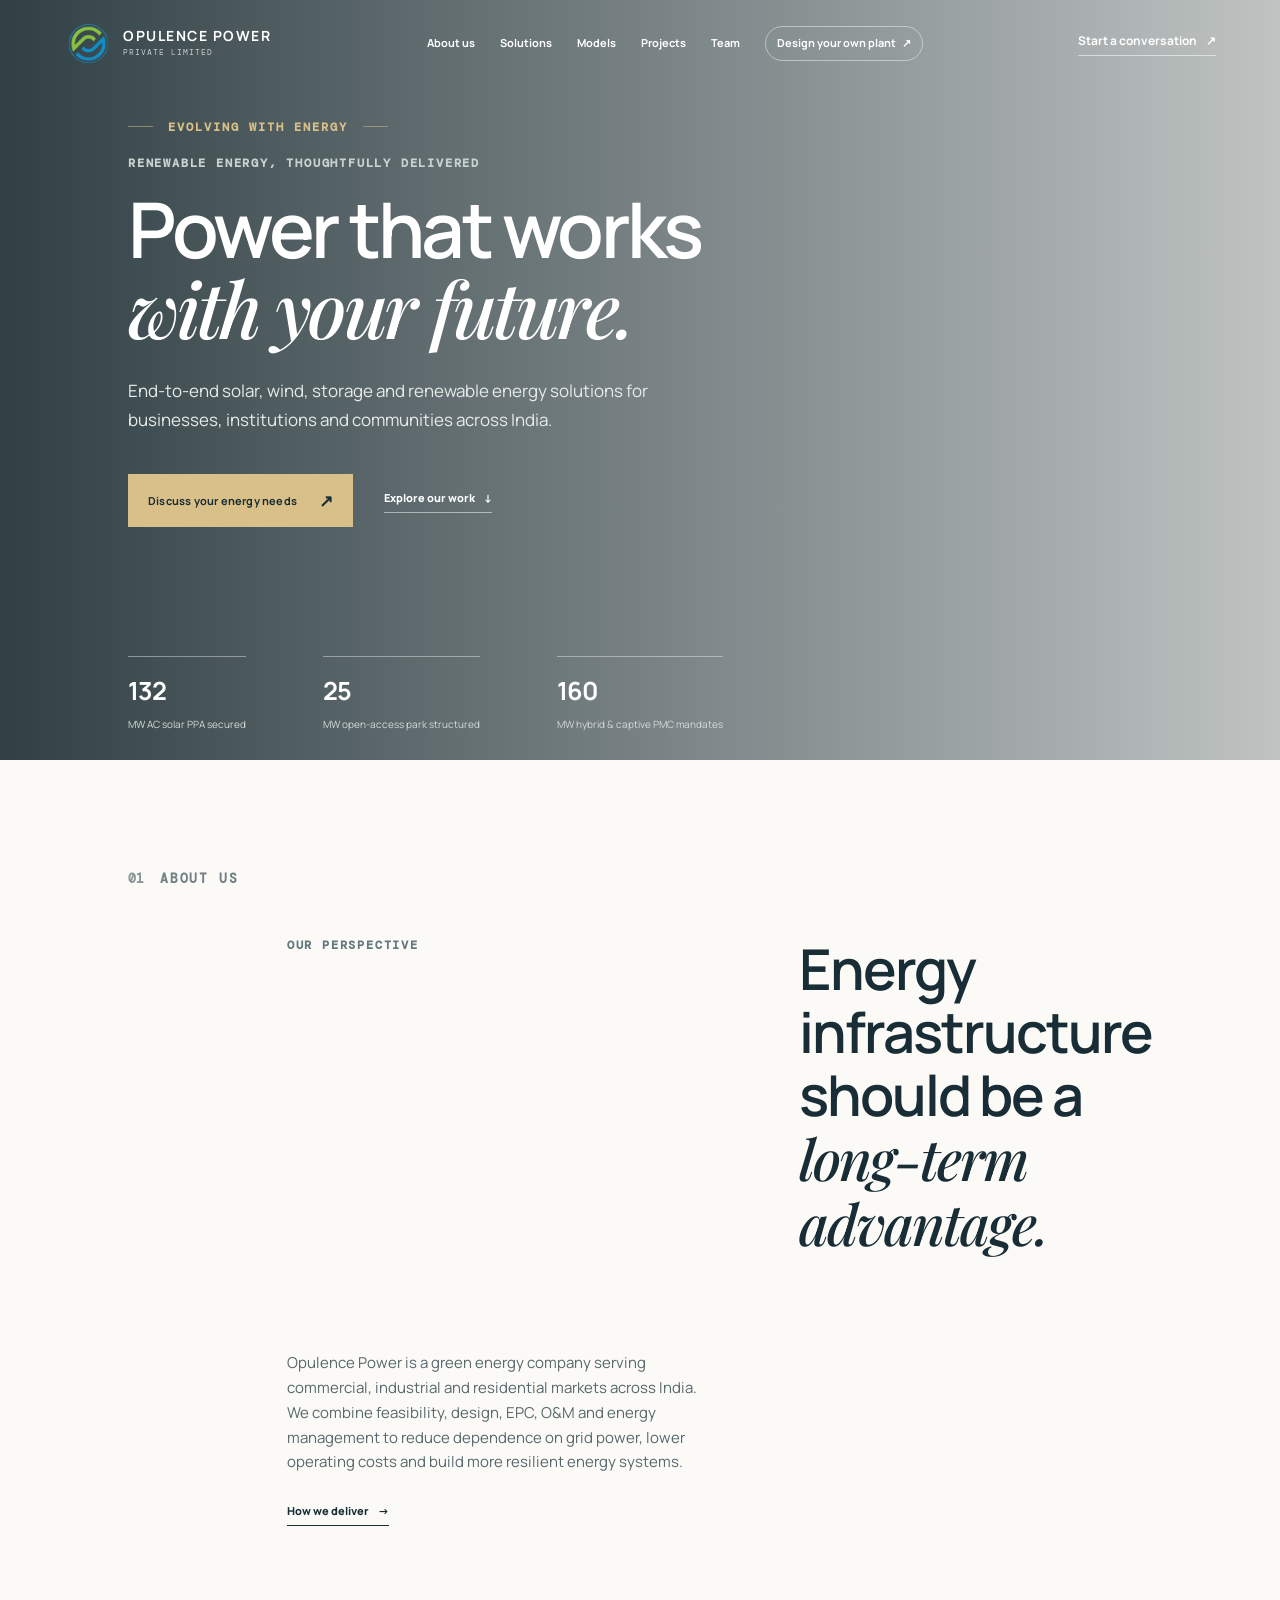
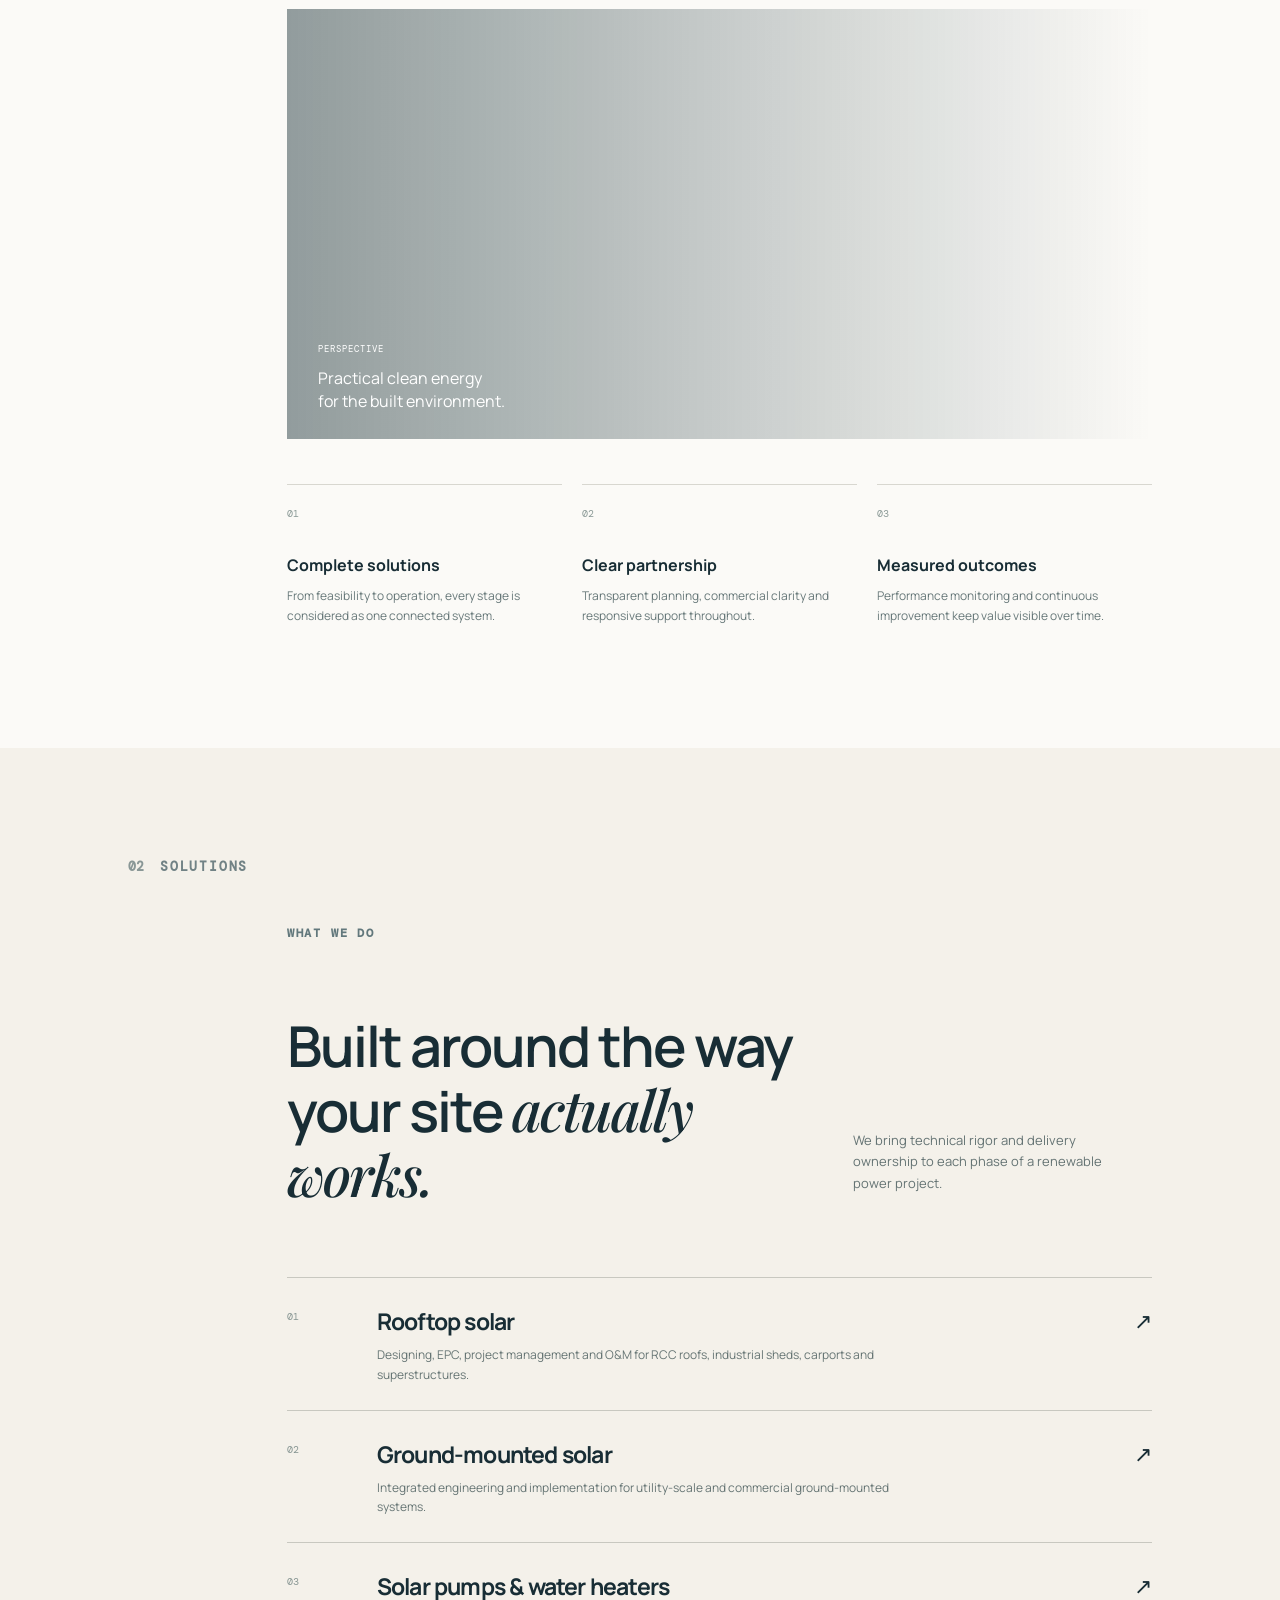
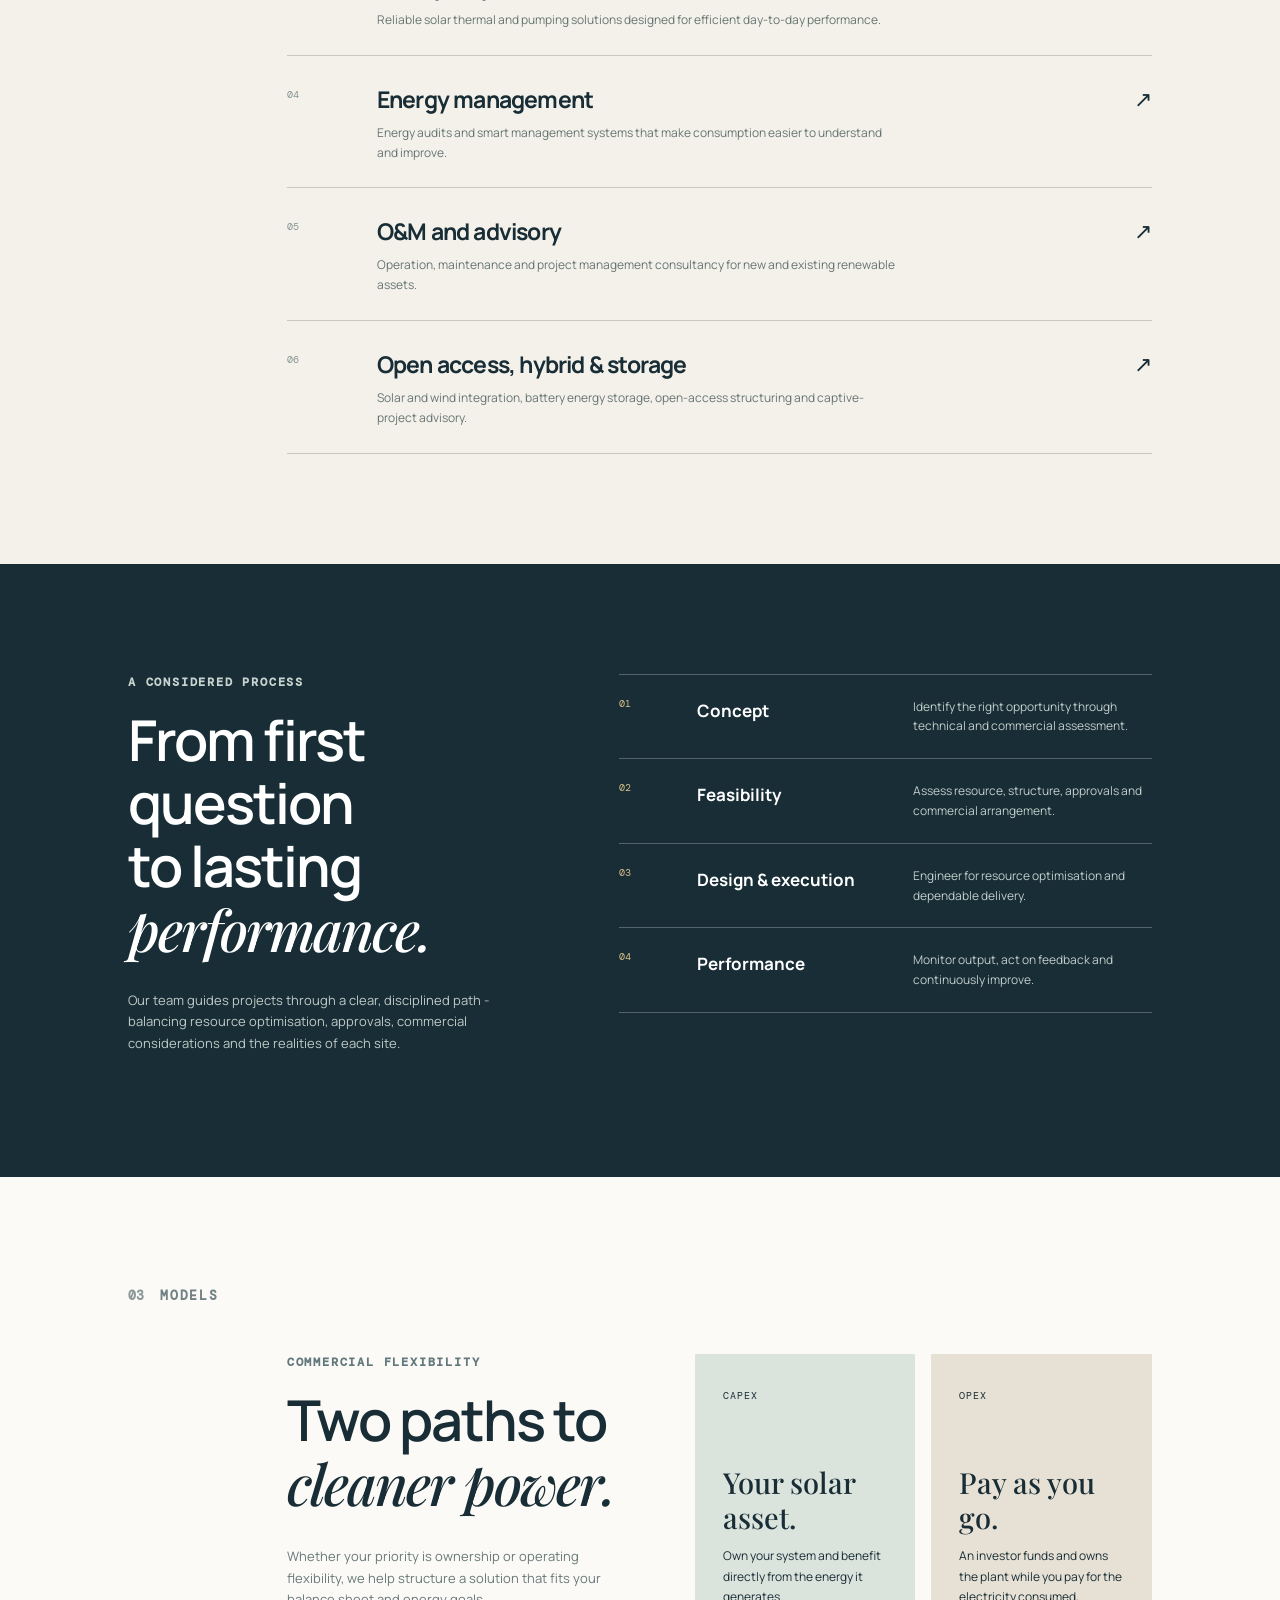
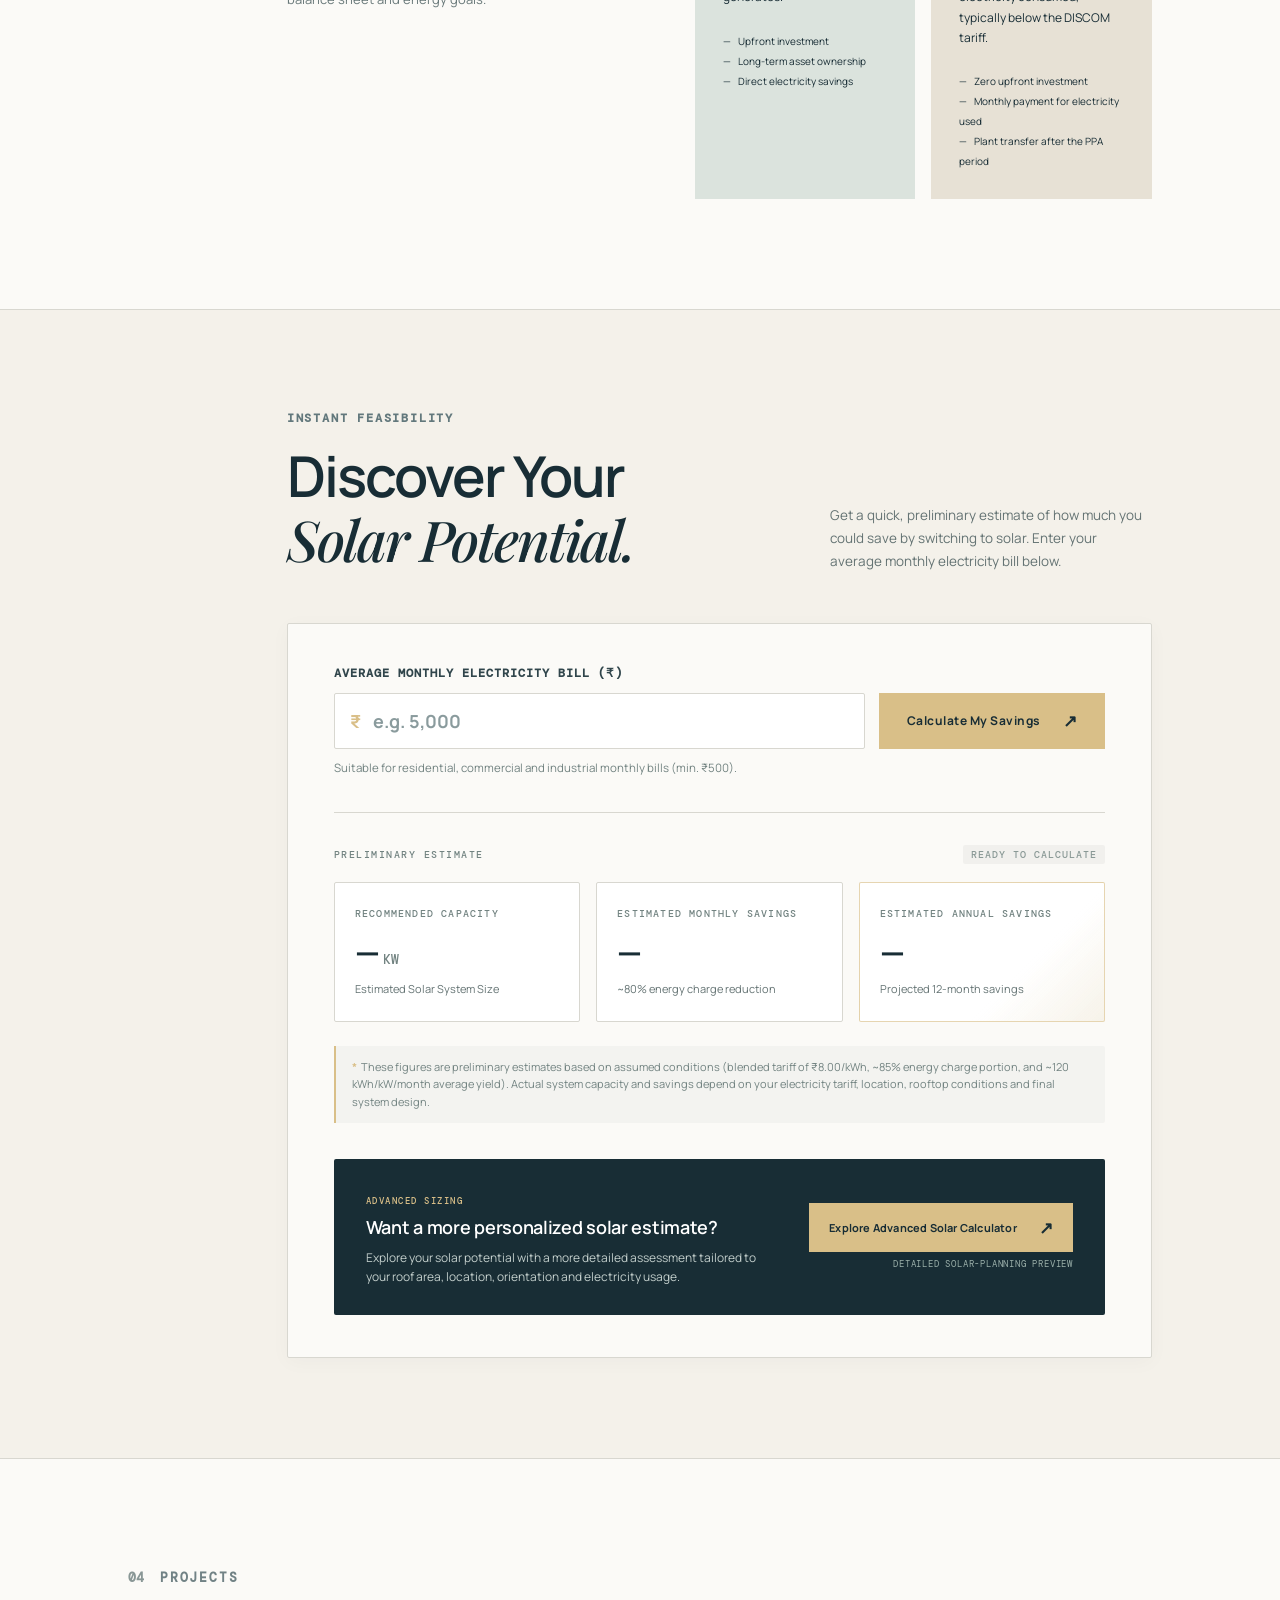
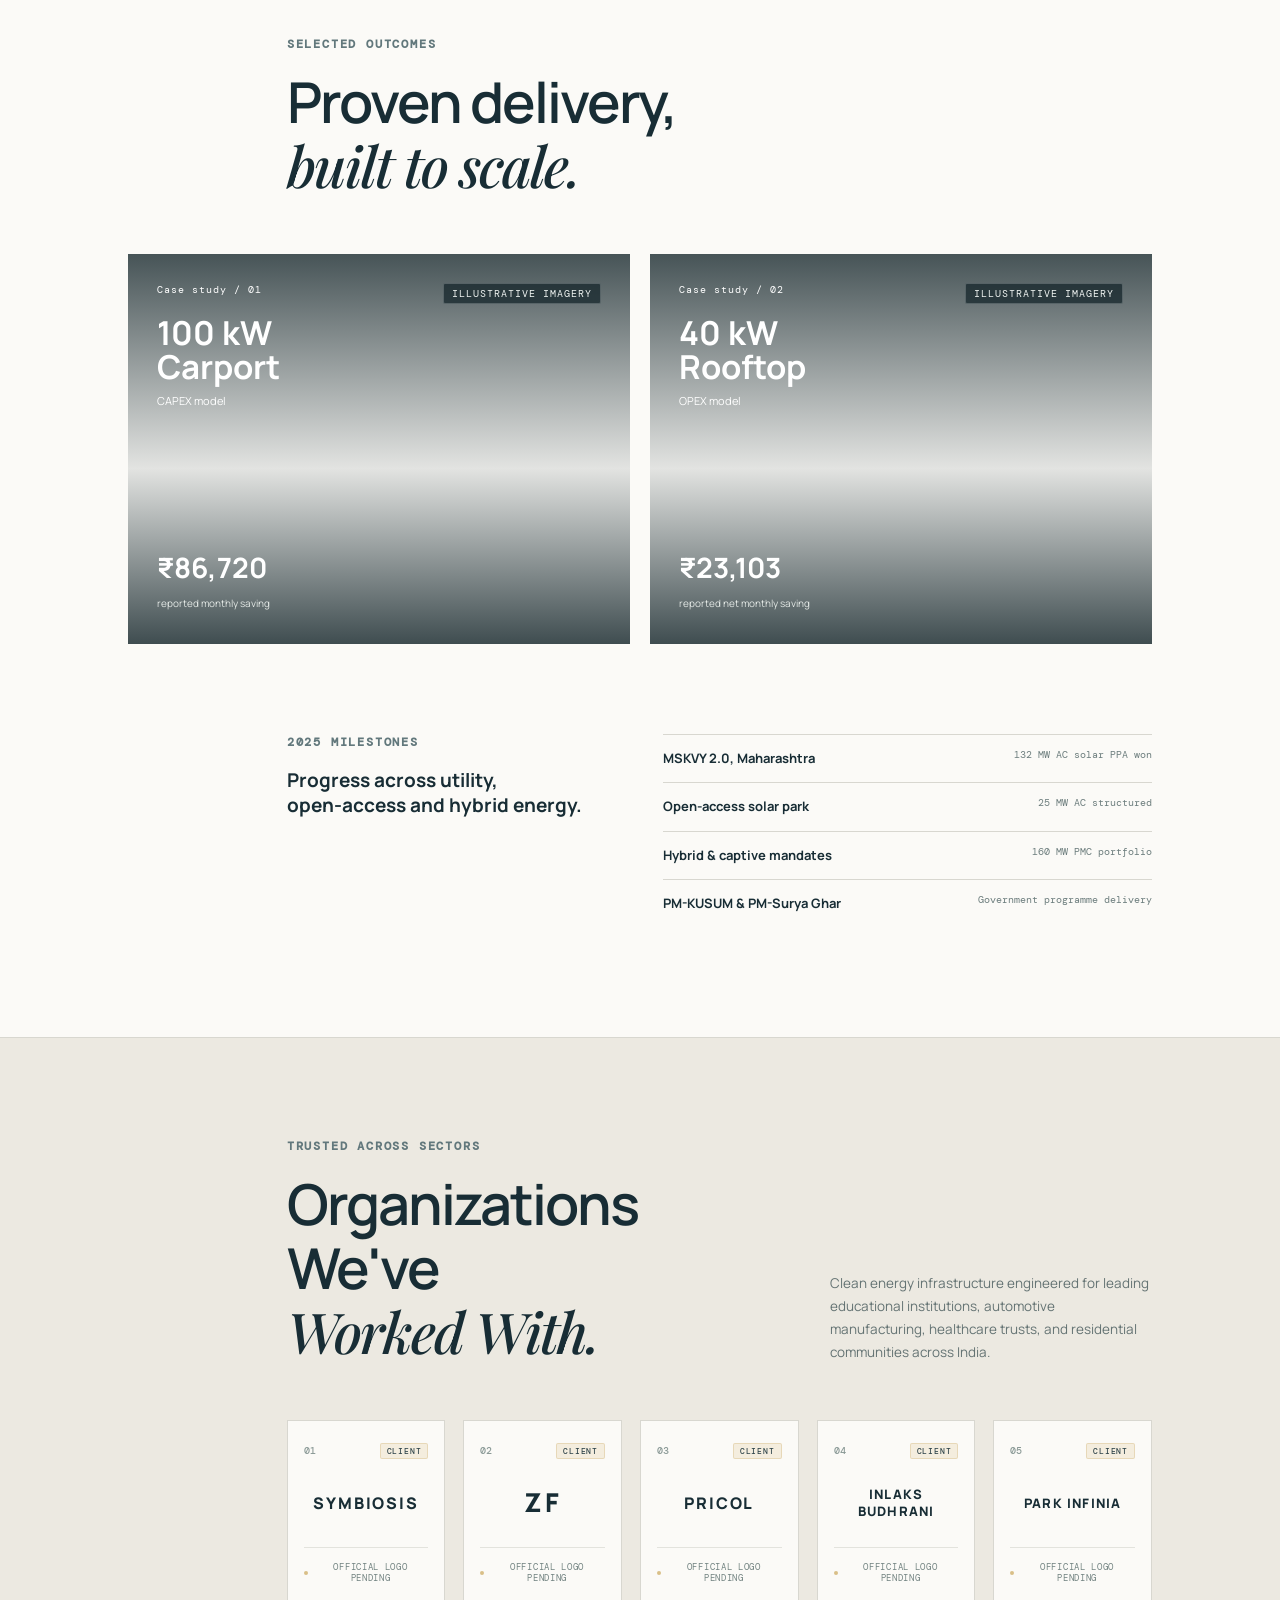
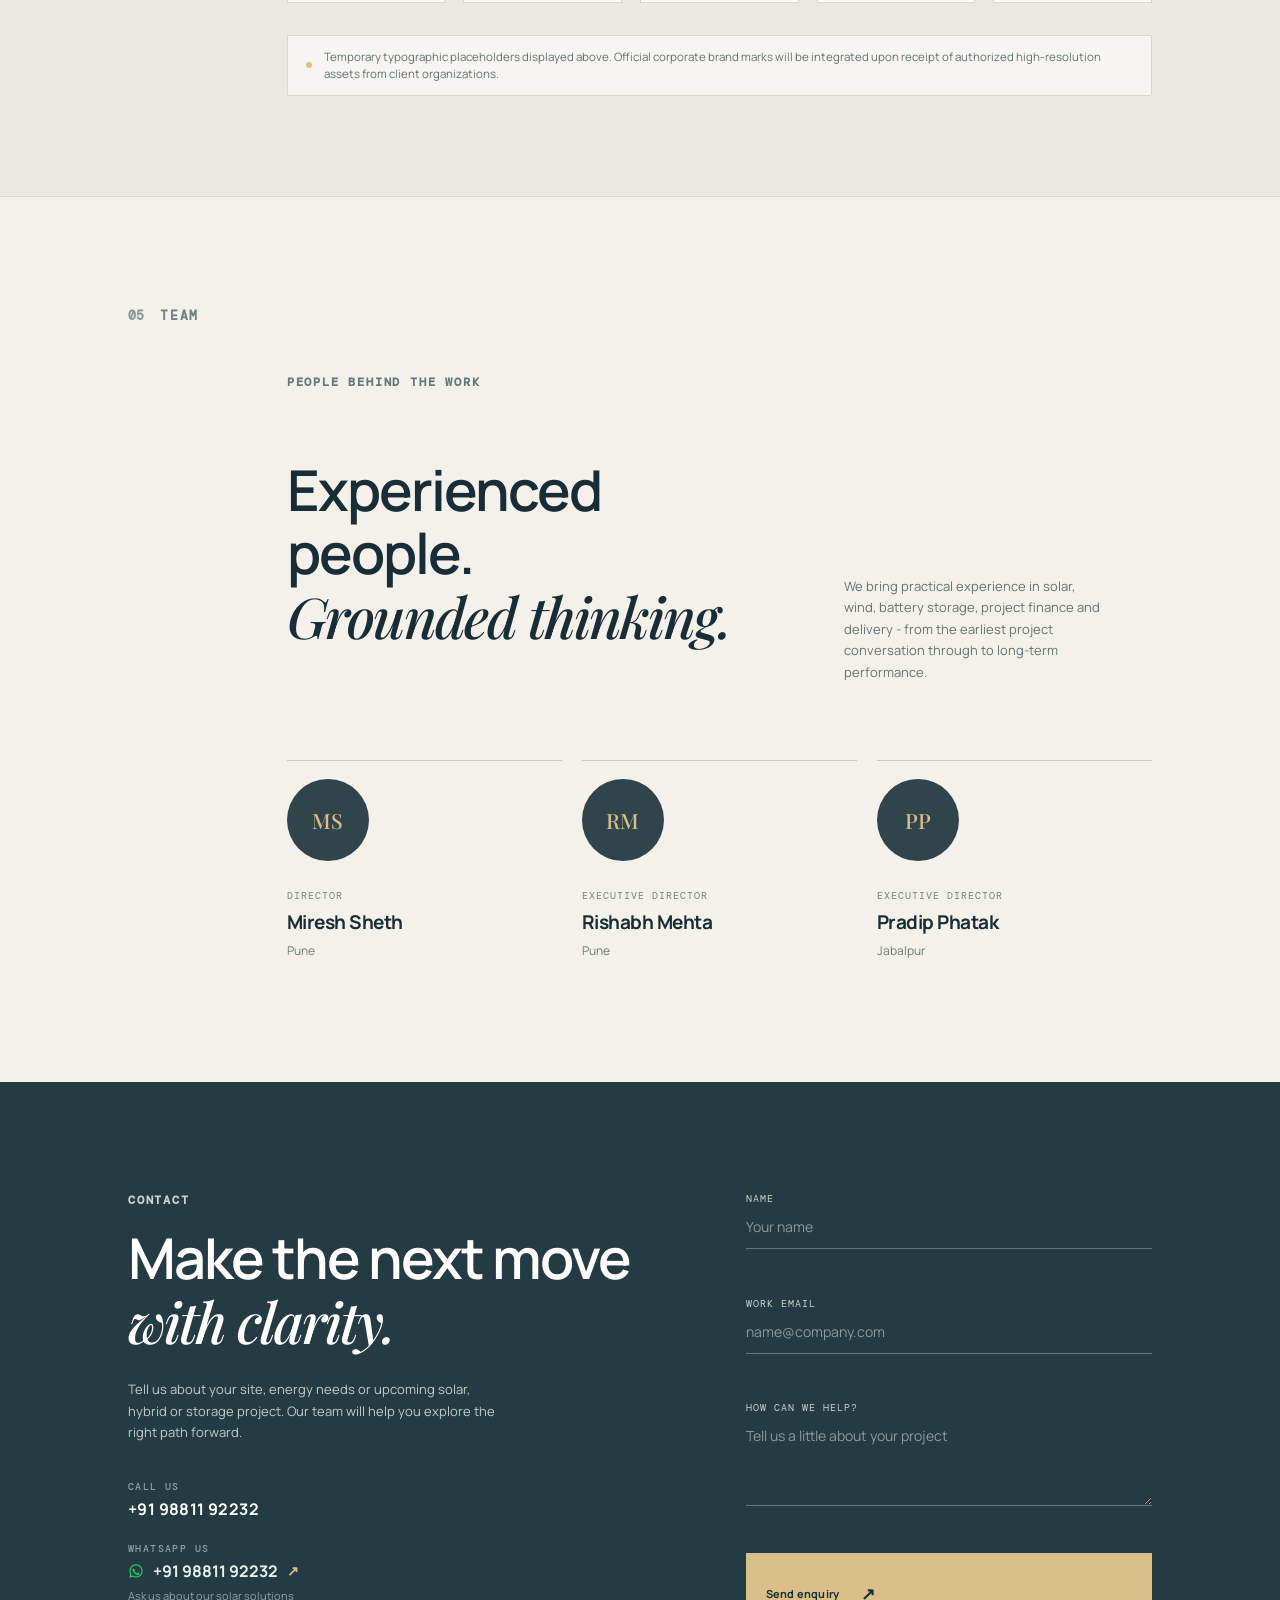
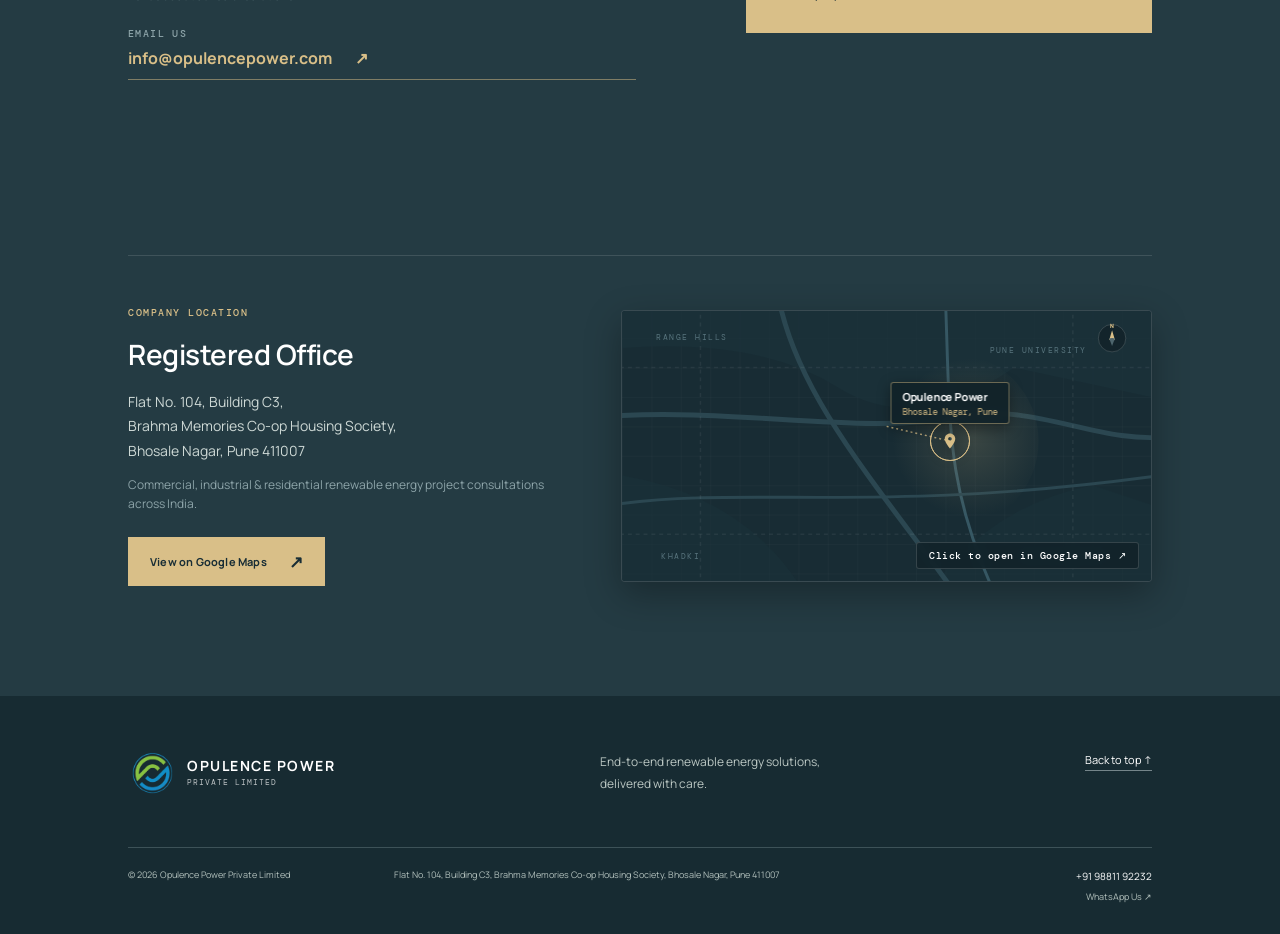
==== commit eec369c3: "Some final Changes before reapproval" ====
--- a/index.html
+++ b/index.html
@@ -197,6 +197,103 @@
         </div>
       </section>
 
+      <section id="calculator" class="calculator page-section">
+        <div class="calculator-wrapper">
+          <div class="calculator-header">
+            <div class="calculator-header-left">
+              <p class="eyebrow">Instant Feasibility</p>
+              <h2>Discover Your<br /><em>Solar Potential.</em></h2>
+            </div>
+            <div class="calculator-header-right">
+              <p class="calculator-intro">Get a quick, preliminary estimate of how much you could save by switching to solar. Enter your average monthly electricity bill below.</p>
+            </div>
+          </div>
+
+          <div class="calculator-card">
+            <form id="solar-calc-form" class="calc-form" novalidate>
+              <div class="calc-input-block">
+                <label for="monthly-bill" class="calc-label">Average monthly electricity bill (₹)</label>
+                <div class="calc-input-wrapper">
+                  <div class="calc-input-field-wrap">
+                    <span class="calc-currency-symbol" aria-hidden="true">₹</span>
+                    <input
+                      type="number"
+                      id="monthly-bill"
+                      name="monthlyBill"
+                      class="calc-input"
+                      placeholder="e.g. 5,000"
+                      min="500"
+                      max="10000000"
+                      step="500"
+                      required
+                      aria-describedby="calc-helper"
+                    />
+                  </div>
+                  <button type="submit" id="calculate-btn" class="button button-sand calc-submit-btn">
+                    Calculate My Savings <span>↗</span>
+                  </button>
+                </div>
+                <div class="calc-input-footer">
+                  <span id="calc-helper" class="calc-helper-text">Suitable for residential, commercial and industrial monthly bills (min. ₹500).</span>
+                  <div id="calc-error" class="calc-error-message" role="alert" aria-live="polite"></div>
+                </div>
+              </div>
+            </form>
+
+            <div id="calc-results" class="calc-results" aria-live="polite">
+              <div class="calc-results-header">
+                <span class="calc-results-kicker">Preliminary Estimate</span>
+                <span class="calc-results-status" id="calc-status-indicator">Ready to calculate</span>
+              </div>
+              <div class="calc-results-grid">
+                <div class="calc-result-tile">
+                  <span class="result-tile-label">Recommended Capacity</span>
+                  <div class="result-tile-value-wrap">
+                    <span class="result-tile-val" id="res-system-size">—</span>
+                    <span class="result-tile-unit" id="res-system-unit">kW</span>
+                  </div>
+                  <p class="result-tile-sub">Estimated Solar System Size</p>
+                </div>
+
+                <div class="calc-result-tile">
+                  <span class="result-tile-label">Estimated Monthly Savings</span>
+                  <div class="result-tile-value-wrap">
+                    <span class="result-tile-val" id="res-monthly-savings">—</span>
+                  </div>
+                  <p class="result-tile-sub">~80% energy charge reduction</p>
+                </div>
+
+                <div class="calc-result-tile highlight">
+                  <span class="result-tile-label">Estimated Annual Savings</span>
+                  <div class="result-tile-value-wrap">
+                    <span class="result-tile-val" id="res-annual-savings">—</span>
+                  </div>
+                  <p class="result-tile-sub">Projected 12-month savings</p>
+                </div>
+              </div>
+
+              <p class="calc-disclaimer">
+                <span>*</span> These figures are preliminary estimates based on assumed conditions (blended tariff of ₹8.00/kWh, ~85% energy charge portion, and ~120 kWh/kW/month average yield). Actual system capacity and savings depend on your electricity tariff, location, rooftop conditions and final system design.
+              </p>
+            </div>
+
+            <div class="calc-cta-panel">
+              <div class="calc-cta-copy">
+                <span class="cta-badge">Advanced Sizing</span>
+                <h3>Want a more personalized solar estimate?</h3>
+                <p>Explore your solar potential with a more detailed assessment tailored to your roof area, location, orientation and electricity usage.</p>
+              </div>
+              <div class="calc-cta-action">
+                <a class="button button-sand cta-plant-btn" href="design-your-own-plant.html">
+                  Explore Advanced Solar Calculator <span>↗</span>
+                </a>
+                <span class="cta-note">Detailed solar-planning preview</span>
+              </div>
+            </div>
+          </div>
+        </div>
+      </section>
+
       <section id="projects" class="projects page-section">
         <div class="section-label"><span>04</span>
           <p>Projects</p>
@@ -207,14 +304,22 @@
         </div>
         <div class="case-grid">
           <article class="case-card carport">
-            <div><span>Case study / 01</span>
+            <div>
+              <div class="case-card-top">
+                <span>Case study / 01</span>
+                <span class="image-disclaimer">Illustrative imagery</span>
+              </div>
               <h3>100 kW<br />Carport</h3>
               <p>CAPEX model</p>
             </div>
             <div class="case-number"><strong>₹86,720</strong><small>reported monthly saving</small></div>
           </article>
           <article class="case-card rooftop">
-            <div><span>Case study / 02</span>
+            <div>
+              <div class="case-card-top">
+                <span>Case study / 02</span>
+                <span class="image-disclaimer">Illustrative imagery</span>
+              </div>
               <h3>40 kW<br />Rooftop</h3>
               <p>OPEX model</p>
             </div>
@@ -235,11 +340,89 @@
         </div>
       </section>
 
-      <section class="clients page-section">
-        <p class="eyebrow">Trusted across sectors</p>
-        <div class="client-names">
-          <span>SYMBIOSIS</span><span>ZF</span><span>PRICOL</span><span>INLAKS<br />BUDHRANI</span><span>PARK
-            INFINIA</span>
+      <section id="clients" class="clients page-section">
+        <div class="clients-wrapper">
+          <div class="clients-header">
+            <div class="clients-header-left">
+              <p class="eyebrow">Trusted across sectors</p>
+              <h2>Organizations We've<br /><em>Worked With.</em></h2>
+            </div>
+            <div class="clients-header-right">
+              <p class="clients-intro">Clean energy infrastructure engineered for leading educational institutions, automotive manufacturing, healthcare trusts, and residential communities across India.</p>
+            </div>
+          </div>
+
+          <div class="clients-grid" role="list" aria-label="Organizations Opulence Power has worked with">
+            <article class="client-card" role="listitem">
+              <div class="client-card-header">
+                <span class="client-card-idx">01</span>
+                <span class="client-card-badge">Client</span>
+              </div>
+              <div class="client-name-box">
+                <span class="client-name client-name-md">SYMBIOSIS</span>
+              </div>
+              <div class="client-card-footer">
+                <span class="client-card-status">Official logo pending</span>
+              </div>
+            </article>
+
+            <article class="client-card" role="listitem">
+              <div class="client-card-header">
+                <span class="client-card-idx">02</span>
+                <span class="client-card-badge">Client</span>
+              </div>
+              <div class="client-name-box">
+                <span class="client-name client-name-lg">ZF</span>
+              </div>
+              <div class="client-card-footer">
+                <span class="client-card-status">Official logo pending</span>
+              </div>
+            </article>
+
+            <article class="client-card" role="listitem">
+              <div class="client-card-header">
+                <span class="client-card-idx">03</span>
+                <span class="client-card-badge">Client</span>
+              </div>
+              <div class="client-name-box">
+                <span class="client-name client-name-md">PRICOL</span>
+              </div>
+              <div class="client-card-footer">
+                <span class="client-card-status">Official logo pending</span>
+              </div>
+            </article>
+
+            <article class="client-card" role="listitem">
+              <div class="client-card-header">
+                <span class="client-card-idx">04</span>
+                <span class="client-card-badge">Client</span>
+              </div>
+              <div class="client-name-box">
+                <span class="client-name client-name-sm">INLAKS BUDHRANI</span>
+              </div>
+              <div class="client-card-footer">
+                <span class="client-card-status">Official logo pending</span>
+              </div>
+            </article>
+
+            <article class="client-card" role="listitem">
+              <div class="client-card-header">
+                <span class="client-card-idx">05</span>
+                <span class="client-card-badge">Client</span>
+              </div>
+              <div class="client-name-box">
+                <span class="client-name client-name-sm">PARK INFINIA</span>
+              </div>
+              <div class="client-card-footer">
+                <span class="client-card-status">Official logo pending</span>
+              </div>
+            </article>
+          </div>
+
+          <div class="clients-notice">
+            <span class="clients-notice-dot" aria-hidden="true"></span>
+            <p>Temporary typographic placeholders displayed above. Official corporate brand marks will be integrated upon receipt of authorized high-resolution assets from client organizations.</p>
+          </div>
         </div>
       </section>
 
--- a/styles.css
+++ b/styles.css
@@ -12,8 +12,19 @@
 
 .topbar {
   position: fixed !important;
+  top: 0 !important;
+  left: 0 !important;
+  right: 0 !important;
+  width: 100% !important;
+  box-sizing: border-box !important;
+  z-index: 1000 !important;
   transition: background-color 0.3s ease, border-color 0.3s ease;
   border-bottom: 1px solid transparent;
+}
+
+.brand,
+.menu-toggle {
+  flex-shrink: 0;
 }
 
 .topbar.scrolled {
@@ -404,3 +415,859 @@
   }
 }
 
+/* ==========================================================================
+   Task 3: Client Showcase & Image Placeholders
+   ========================================================================== */
+
+/* Project Case Study Illustrative Badges */
+.case-card-top {
+  display: flex;
+  justify-content: space-between;
+  align-items: flex-start;
+  gap: 12px;
+  margin-bottom: 8px;
+}
+
+.image-disclaimer {
+  display: inline-block;
+  font: 500 8.5px var(--mono);
+  letter-spacing: 0.8px;
+  text-transform: uppercase;
+  color: #f0f4f2;
+  background: rgba(18, 35, 41, 0.72);
+  border: 1px solid rgba(255, 255, 255, 0.22);
+  padding: 3px 8px;
+  border-radius: 2px;
+  backdrop-filter: blur(4px);
+  white-space: nowrap;
+}
+
+/* Redesigned Clients Section */
+.clients {
+  background: #ece9e1 !important;
+  padding: 100px clamp(24px, 10vw, 160px) !important;
+  border-top: 1px solid var(--line);
+  border-bottom: 1px solid var(--line);
+  position: relative;
+}
+
+.clients-wrapper {
+  width: 100%;
+}
+
+.clients-header {
+  margin-left: 15.5%;
+  display: grid;
+  grid-template-columns: 1.15fr 0.75fr;
+  gap: 50px;
+  align-items: flex-end;
+  margin-bottom: 56px;
+}
+
+.clients-header .eyebrow {
+  margin-bottom: 16px;
+}
+
+.clients-header h2 {
+  font-size: clamp(34px, 3.8vw, 54px);
+  line-height: 1.12;
+  letter-spacing: -2px;
+  font-weight: 600;
+  margin: 0;
+  color: var(--ink);
+}
+
+.clients-header h2 em {
+  font-family: var(--serif);
+  font-weight: 500;
+  font-style: italic;
+}
+
+.clients-intro {
+  color: #647373;
+  font-size: 13.5px;
+  line-height: 1.7;
+  margin: 0;
+  max-width: 380px;
+}
+
+.clients-grid {
+  margin-left: 15.5%;
+  display: grid;
+  grid-template-columns: repeat(5, 1fr);
+  gap: 18px;
+}
+
+.client-card {
+  background: var(--paper);
+  border: 1px solid var(--line);
+  padding: 22px 16px 18px;
+  display: flex;
+  flex-direction: column;
+  justify-content: space-between;
+  align-items: center;
+  min-height: 164px;
+  position: relative;
+  transition: transform 0.25s ease, border-color 0.25s ease, box-shadow 0.25s ease;
+  box-sizing: border-box;
+}
+
+.client-card:hover {
+  transform: translateY(-3px);
+  border-color: var(--sand);
+  box-shadow: 0 10px 24px rgba(24, 45, 53, 0.08);
+}
+
+.client-card-header {
+  width: 100%;
+  display: flex;
+  justify-content: space-between;
+  align-items: center;
+}
+
+.client-card-idx {
+  font: 500 10px var(--mono);
+  color: #8a9996;
+}
+
+.client-card-badge {
+  font: 500 8px var(--mono);
+  text-transform: uppercase;
+  letter-spacing: 0.8px;
+  color: var(--ink-2);
+  background: rgba(217, 191, 136, 0.22);
+  border: 1px solid rgba(217, 191, 136, 0.45);
+  padding: 2px 6px;
+  border-radius: 2px;
+}
+
+.client-name-box {
+  margin: 18px 0;
+  display: flex;
+  align-items: center;
+  justify-content: center;
+  width: 100%;
+  min-height: 52px;
+  text-align: center;
+}
+
+.client-name {
+  font-family: var(--sans);
+  font-weight: 800;
+  color: var(--ink);
+  letter-spacing: 1.5px;
+  line-height: 1.25;
+  text-transform: uppercase;
+  display: block;
+}
+
+.client-name-lg {
+  font-size: 26px;
+  letter-spacing: 3px;
+}
+
+.client-name-md {
+  font-size: 16px;
+  letter-spacing: 1.8px;
+}
+
+.client-name-sm {
+  font-size: 13px;
+  letter-spacing: 1.2px;
+}
+
+.client-card-footer {
+  width: 100%;
+  text-align: center;
+  border-top: 1px solid rgba(216, 215, 208, 0.65);
+  padding-top: 10px;
+}
+
+.client-card-status {
+  font: 400 8.5px var(--mono);
+  letter-spacing: 0.7px;
+  text-transform: uppercase;
+  color: #728381;
+  display: inline-flex;
+  align-items: center;
+  gap: 5px;
+}
+
+.client-card-status::before {
+  content: '';
+  display: inline-block;
+  width: 4px;
+  height: 4px;
+  border-radius: 50%;
+  background: var(--sand);
+}
+
+.clients-notice {
+  margin-top: 32px;
+  margin-left: 15.5%;
+  display: flex;
+  align-items: center;
+  gap: 12px;
+  padding: 12px 18px;
+  background: rgba(255, 255, 255, 0.55);
+  border: 1px solid var(--line);
+  font: 400 11.5px var(--sans);
+  color: #647373;
+  line-height: 1.55;
+  border-radius: 2px;
+}
+
+.clients-notice-dot {
+  width: 6px;
+  height: 6px;
+  border-radius: 50%;
+  background: var(--sand);
+  flex-shrink: 0;
+}
+
+.clients-notice p {
+  margin: 0;
+}
+
+/* Responsiveness for Clients Section */
+@media(max-width: 1120px) {
+  .clients-grid {
+    grid-template-columns: repeat(3, 1fr);
+  }
+}
+
+@media(max-width: 800px) {
+  .clients {
+    padding: 75px 24px !important;
+  }
+  .clients-header {
+    margin-left: 0;
+    display: block;
+    margin-bottom: 38px;
+  }
+  .clients-header h2 {
+    font-size: clamp(30px, 6vw, 42px);
+    letter-spacing: -1.5px;
+  }
+  .clients-intro {
+    margin-top: 16px;
+    max-width: 100%;
+    font-size: 13px;
+  }
+  .clients-grid {
+    margin-left: 0;
+    grid-template-columns: repeat(2, 1fr);
+    gap: 14px;
+  }
+  .client-card {
+    min-height: 148px;
+    padding: 18px 12px 14px;
+  }
+  .client-name-lg {
+    font-size: 22px;
+  }
+  .client-name-md {
+    font-size: 14.5px;
+  }
+  .client-name-sm {
+    font-size: 12px;
+  }
+  .clients-notice {
+    margin-left: 0;
+    margin-top: 22px;
+    font-size: 11px;
+    padding: 10px 14px;
+  }
+}
+
+@media(max-width: 500px) {
+  .clients-grid {
+    grid-template-columns: 1fr;
+  }
+  .client-card {
+    min-height: 136px;
+    padding: 16px 14px;
+  }
+  .client-name-box {
+    min-height: 42px;
+    margin: 12px 0;
+  }
+}
+
+/* ==========================================================================
+   Task 4: Basic Homepage Solar Calculator
+   ========================================================================== */
+
+.calculator {
+  background: var(--cream) !important;
+  padding: 100px clamp(24px, 10vw, 160px) !important;
+  border-top: 1px solid var(--line);
+  border-bottom: 1px solid var(--line);
+  position: relative;
+}
+
+.calculator-wrapper {
+  width: 100%;
+}
+
+.calculator-header {
+  margin-left: 15.5%;
+  display: grid;
+  grid-template-columns: 1.15fr 0.75fr;
+  gap: 50px;
+  align-items: flex-end;
+  margin-bottom: 50px;
+}
+
+.calculator-header .eyebrow {
+  margin-bottom: 16px;
+}
+
+.calculator-header h2 {
+  font-size: clamp(34px, 3.8vw, 54px);
+  line-height: 1.12;
+  letter-spacing: -2px;
+  font-weight: 600;
+  margin: 0;
+  color: var(--ink);
+}
+
+.calculator-header h2 em {
+  font-family: var(--serif);
+  font-weight: 500;
+  font-style: italic;
+}
+
+.calculator-intro {
+  color: #647373;
+  font-size: 13.5px;
+  line-height: 1.7;
+  margin: 0;
+  max-width: 400px;
+}
+
+.calculator-card {
+  margin-left: 15.5%;
+  background: var(--paper);
+  border: 1px solid var(--line);
+  padding: 42px 46px;
+  border-radius: 2px;
+  box-shadow: 0 4px 20px rgba(24, 45, 53, 0.03);
+}
+
+.calc-label {
+  display: block;
+  font: 600 11.5px var(--mono);
+  text-transform: uppercase;
+  letter-spacing: 1px;
+  color: var(--ink-2);
+  margin-bottom: 12px;
+}
+
+.calc-input-wrapper {
+  display: flex;
+  gap: 14px;
+  align-items: stretch;
+  position: relative;
+}
+
+.calc-input-field-wrap {
+  position: relative;
+  flex: 1;
+  display: flex;
+  align-items: center;
+  min-width: 0;
+  width: 100%;
+}
+
+.calc-currency-symbol {
+  position: absolute;
+  left: 16px;
+  top: 50%;
+  transform: translateY(-50%);
+  font: 700 18px var(--sans);
+  color: var(--sand);
+  pointer-events: none;
+  z-index: 2;
+  line-height: 1;
+}
+
+.calc-input {
+  width: 100%;
+  flex: 1;
+  background: #ffffff;
+  border: 1px solid var(--line);
+  padding: 15px 18px 15px 38px;
+  font: 700 18px var(--sans);
+  color: var(--ink);
+  border-radius: 2px;
+  transition: border-color 0.2s ease, box-shadow 0.2s ease;
+  min-width: 0;
+  box-sizing: border-box;
+}
+
+.calc-input:focus {
+  border-color: var(--sand);
+  outline: none;
+  box-shadow: 0 0 0 3px rgba(217, 191, 136, 0.25);
+}
+
+.calc-input[aria-invalid="true"] {
+  border-color: #c94a38;
+  box-shadow: 0 0 0 3px rgba(201, 74, 56, 0.15);
+}
+
+.calc-submit-btn {
+  padding: 15px 28px;
+  white-space: nowrap;
+  font-size: 12px;
+  letter-spacing: 0.5px;
+  flex-shrink: 0;
+}
+
+.calc-input-footer {
+  display: flex;
+  justify-content: space-between;
+  align-items: flex-start;
+  margin-top: 10px;
+  gap: 16px;
+  flex-wrap: wrap;
+}
+
+.calc-helper-text {
+  font-size: 11.5px;
+  color: #728381;
+  line-height: 1.5;
+}
+
+.calc-error-message {
+  font: 600 11.5px var(--sans);
+  color: #c94a38;
+  line-height: 1.5;
+  display: none;
+}
+
+.calc-error-message.visible {
+  display: block;
+}
+
+.calc-results {
+  margin-top: 36px;
+  padding-top: 32px;
+  border-top: 1px solid var(--line);
+}
+
+.calc-results-header {
+  display: flex;
+  justify-content: space-between;
+  align-items: center;
+  margin-bottom: 18px;
+}
+
+.calc-results-kicker {
+  font: 500 10px var(--mono);
+  text-transform: uppercase;
+  letter-spacing: 1.5px;
+  color: #728381;
+}
+
+.calc-results-status {
+  font: 500 10px var(--mono);
+  color: #8a9996;
+  text-transform: uppercase;
+  letter-spacing: 1px;
+  padding: 3px 8px;
+  border-radius: 2px;
+  background: rgba(0, 0, 0, 0.04);
+  transition: all 0.25s ease;
+}
+
+.calc-results-status.active {
+  color: var(--ink);
+  background: rgba(217, 191, 136, 0.25);
+  border: 1px solid rgba(217, 191, 136, 0.45);
+}
+
+.calc-results-grid {
+  display: grid;
+  grid-template-columns: repeat(3, 1fr);
+  gap: 16px;
+}
+
+.calc-result-tile {
+  background: #ffffff;
+  border: 1px solid var(--line);
+  padding: 24px 20px;
+  min-height: 140px;
+  display: flex;
+  flex-direction: column;
+  justify-content: space-between;
+  border-radius: 2px;
+  transition: transform 0.2s ease, border-color 0.2s ease, box-shadow 0.2s ease;
+}
+
+.calc-result-tile:hover {
+  transform: translateY(-2px);
+  border-color: var(--sand);
+  box-shadow: 0 8px 24px rgba(24, 45, 53, 0.06);
+}
+
+.calc-result-tile.highlight {
+  background: linear-gradient(135deg, #ffffff 65%, rgba(217, 191, 136, 0.12));
+  border-color: rgba(217, 191, 136, 0.65);
+}
+
+.result-tile-label {
+  font: 500 10px var(--mono);
+  text-transform: uppercase;
+  letter-spacing: 1.2px;
+  color: #728381;
+}
+
+.result-tile-value-wrap {
+  display: flex;
+  align-items: baseline;
+  gap: 4px;
+  margin: 12px 0 8px;
+}
+
+.result-tile-val {
+  font-size: clamp(26px, 2.5vw, 36px);
+  font-weight: 700;
+  color: var(--ink);
+  letter-spacing: -1px;
+  line-height: 1.1;
+}
+
+.result-tile-unit {
+  font: 500 13px var(--mono);
+  color: #728381;
+  text-transform: uppercase;
+}
+
+.result-tile-sub {
+  font-size: 11px;
+  color: #647373;
+  margin: 0;
+  line-height: 1.4;
+}
+
+.calc-disclaimer {
+  margin: 24px 0 0;
+  padding: 12px 16px;
+  background: rgba(24, 45, 53, 0.03);
+  border-left: 2px solid var(--sand);
+  font-size: 11px;
+  line-height: 1.6;
+  color: #728381;
+  border-radius: 0 2px 2px 0;
+}
+
+.calc-disclaimer span {
+  color: var(--sand);
+  font-weight: 700;
+  margin-right: 2px;
+}
+
+.calc-cta-panel {
+  margin-top: 36px;
+  padding: 28px 32px;
+  background: var(--ink);
+  color: #ffffff;
+  display: flex;
+  justify-content: space-between;
+  align-items: center;
+  gap: 28px;
+  border-radius: 2px;
+}
+
+.cta-badge {
+  font: 500 9px var(--mono);
+  text-transform: uppercase;
+  letter-spacing: 1.5px;
+  color: var(--sand);
+  margin-bottom: 6px;
+  display: inline-block;
+}
+
+.calc-cta-copy h3 {
+  font-size: 18px;
+  margin: 0 0 6px;
+  font-weight: 600;
+  color: #ffffff;
+  letter-spacing: -0.3px;
+}
+
+.calc-cta-copy p {
+  font-size: 12px;
+  color: #c2cecb;
+  margin: 0;
+  max-width: 480px;
+  line-height: 1.6;
+}
+
+.calc-cta-action {
+  flex-shrink: 0;
+  text-align: right;
+}
+
+.cta-plant-btn {
+  white-space: nowrap;
+  font-size: 11px;
+  padding: 13px 20px;
+}
+
+.cta-note {
+  font: 9px var(--mono);
+  color: #9bb0aa;
+  text-transform: uppercase;
+  letter-spacing: 0.8px;
+  display: block;
+  margin-top: 6px;
+}
+
+/* Responsiveness for Calculator */
+@media(max-width: 960px) {
+  .calc-input-wrapper {
+    flex-direction: column;
+    gap: 10px;
+  }
+  .calc-input-field-wrap {
+    width: 100%;
+  }
+  .calc-submit-btn {
+    width: 100%;
+    justify-content: center;
+  }
+  .calc-results-grid {
+    grid-template-columns: 1fr;
+    gap: 12px;
+  }
+  .calc-cta-panel {
+    flex-direction: column;
+    align-items: flex-start;
+    gap: 20px;
+    padding: 24px 20px;
+  }
+  .calc-cta-action {
+    width: 100%;
+    text-align: left;
+  }
+  .cta-plant-btn {
+    width: 100%;
+    justify-content: center;
+  }
+  .cta-note {
+    text-align: left;
+  }
+}
+
+@media(max-width: 800px) {
+  .calculator {
+    padding: 75px 24px !important;
+  }
+  .calculator-header {
+    margin-left: 0;
+    display: block;
+    margin-bottom: 34px;
+  }
+  .calculator-header h2 {
+    font-size: clamp(30px, 6vw, 42px);
+    letter-spacing: -1.5px;
+  }
+  .calculator-intro {
+    margin-top: 14px;
+    max-width: 100%;
+    font-size: 13px;
+  }
+  .calculator-card {
+    margin-left: 0;
+    padding: 26px 18px;
+  }
+}
+
+/* ==========================================================================
+   Final UI Refinements
+   ========================================================================== */
+
+/* Change 1: Increase section-identifying heading and label font sizes */
+.section-label span {
+  font: 600 13px var(--mono) !important;
+  color: #899796;
+}
+
+.section-label p {
+  margin: 0;
+  text-transform: uppercase;
+  letter-spacing: 1.8px !important;
+  font: 600 13px var(--mono) !important;
+  color: #718285;
+}
+
+.eyebrow {
+  font: 600 12px var(--mono) !important;
+  letter-spacing: 1.8px !important;
+  margin-bottom: 18px !important;
+}
+
+.about h2,
+.section-heading h2,
+.models h2,
+.project-header h2,
+.contact h2,
+.team-heading h2,
+.clients-header h2,
+.calculator-header h2,
+.process-intro h2 {
+  font-size: clamp(38px, 4.4vw, 64px) !important;
+  line-height: 1.12 !important;
+  letter-spacing: -2px !important;
+  font-weight: 600 !important;
+}
+
+/* Change 2 & 3: Mobile Header Stabilization and Contact Alignment */
+@media(max-width: 800px) {
+  html {
+    scroll-padding-top: 70px;
+  }
+
+  /* Fix 1: Mobile Header Stabilization */
+  .topbar {
+    height: 70px !important;
+    min-height: 70px !important;
+    max-height: 70px !important;
+    padding: 0 22px !important;
+    top: 0 !important;
+    left: 0 !important;
+    right: 0 !important;
+    margin: 0 !important;
+    transform: none !important;
+  }
+
+  .brand-logo {
+    display: block;
+    height: auto;
+  }
+
+  .menu-toggle {
+    margin: 0 !important;
+    box-sizing: border-box !important;
+  }
+
+  /* Fix 2: Prevent hero content & CTA overlap; flow statistics naturally */
+  .hero {
+    min-height: auto !important;
+    padding-top: 125px !important;
+    padding-bottom: 56px !important;
+  }
+
+  .hero-actions {
+    flex-wrap: wrap !important;
+    gap: 18px !important;
+    margin-top: 32px !important;
+  }
+
+  .hero-bottom {
+    position: static !important;
+    margin-top: 44px !important;
+    left: auto !important;
+    bottom: auto !important;
+    width: 100% !important;
+    box-sizing: border-box !important;
+    display: grid !important;
+    grid-template-columns: repeat(3, 1fr) !important;
+    gap: 18px !important;
+  }
+
+  .hero-bottom div {
+    min-width: 0 !important;
+    border-top: 1px solid rgba(255, 255, 255, 0.3) !important;
+    padding: 12px 0 0 !important;
+  }
+
+  .stat-number {
+    font-size: 22px !important;
+    font-weight: 700 !important;
+    line-height: 1.1 !important;
+    display: block !important;
+    margin-bottom: 4px !important;
+  }
+
+  .hero-bottom small {
+    font-size: 10.5px !important;
+    line-height: 1.4 !important;
+    color: #d4dcda !important;
+    display: block !important;
+  }
+
+  .about h2,
+  .section-heading h2,
+  .models h2,
+  .project-header h2,
+  .contact h2,
+  .team-heading h2,
+  .clients-header h2,
+  .calculator-header h2,
+  .process-intro h2 {
+    font-size: clamp(32px, 6vw, 42px) !important;
+    line-height: 1.15 !important;
+    letter-spacing: -1.2px !important;
+  }
+
+  /* Change 3: Restore balanced horizontal inset for Contact section on mobile */
+  .contact {
+    padding-left: clamp(20px, 5vw, 24px) !important;
+    padding-right: clamp(20px, 5vw, 24px) !important;
+    margin-left: 0 !important;
+    display: block !important;
+    box-sizing: border-box !important;
+  }
+
+  .contact-location {
+    grid-template-columns: 1fr !important;
+    gap: 32px !important;
+    margin-top: 48px !important;
+    padding-top: 36px !important;
+  }
+
+  .map-visual {
+    height: 240px;
+    max-width: 100%;
+  }
+}
+
+/* Narrow mobile layout for hero statistics (<= 560px) */
+@media(max-width: 560px) {
+  .hero-bottom {
+    display: flex !important;
+    flex-direction: column !important;
+    gap: 12px !important;
+  }
+
+  .hero-bottom div {
+    display: flex !important;
+    align-items: baseline !important;
+    gap: 16px !important;
+    border-top: 1px solid rgba(255, 255, 255, 0.28) !important;
+    padding: 12px 0 0 !important;
+    min-width: 0 !important;
+  }
+
+  .stat-number {
+    font-size: 24px !important;
+    min-width: 56px !important;
+    flex-shrink: 0 !important;
+    line-height: 1 !important;
+    letter-spacing: -0.5px !important;
+    margin-bottom: 0 !important;
+  }
+
+  .hero-bottom small {
+    font-size: 11.5px !important;
+    line-height: 1.45 !important;
+    color: #d4dcda !important;
+    display: block !important;
+  }
+}
+
+
